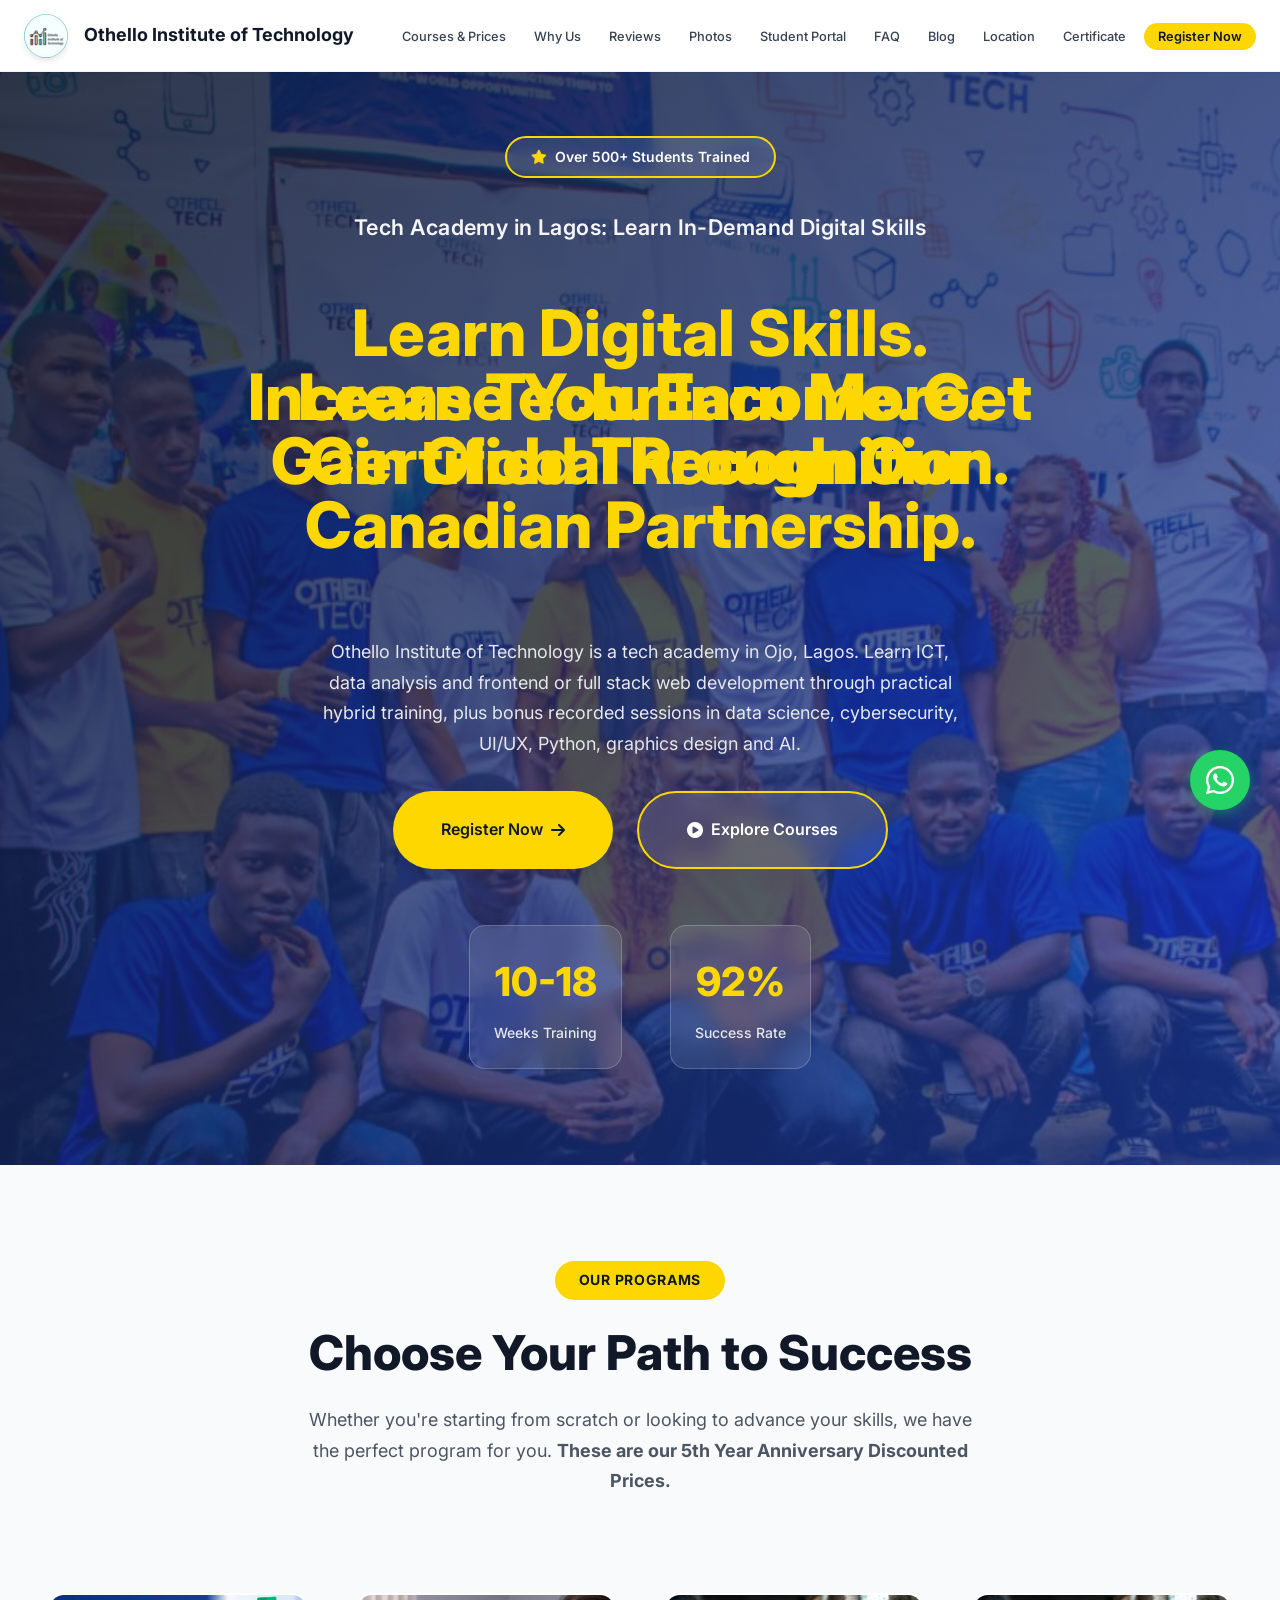
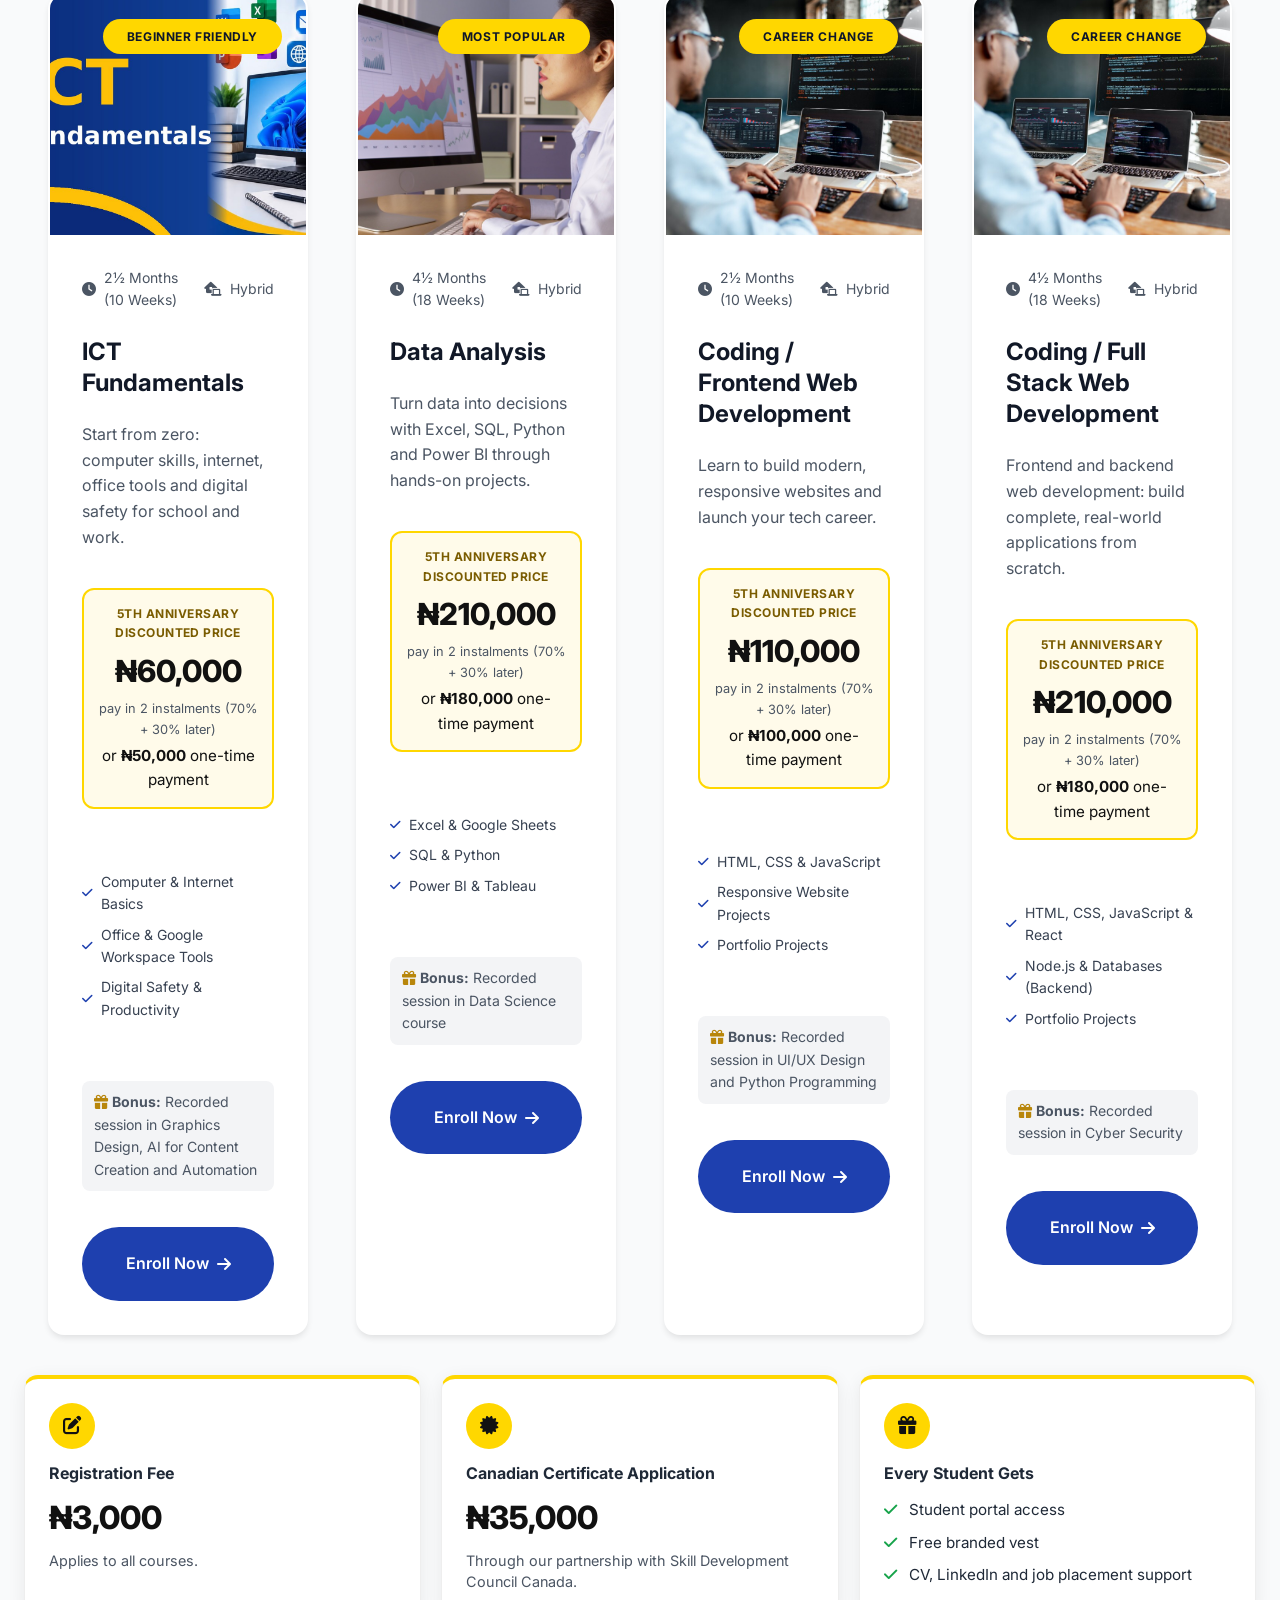
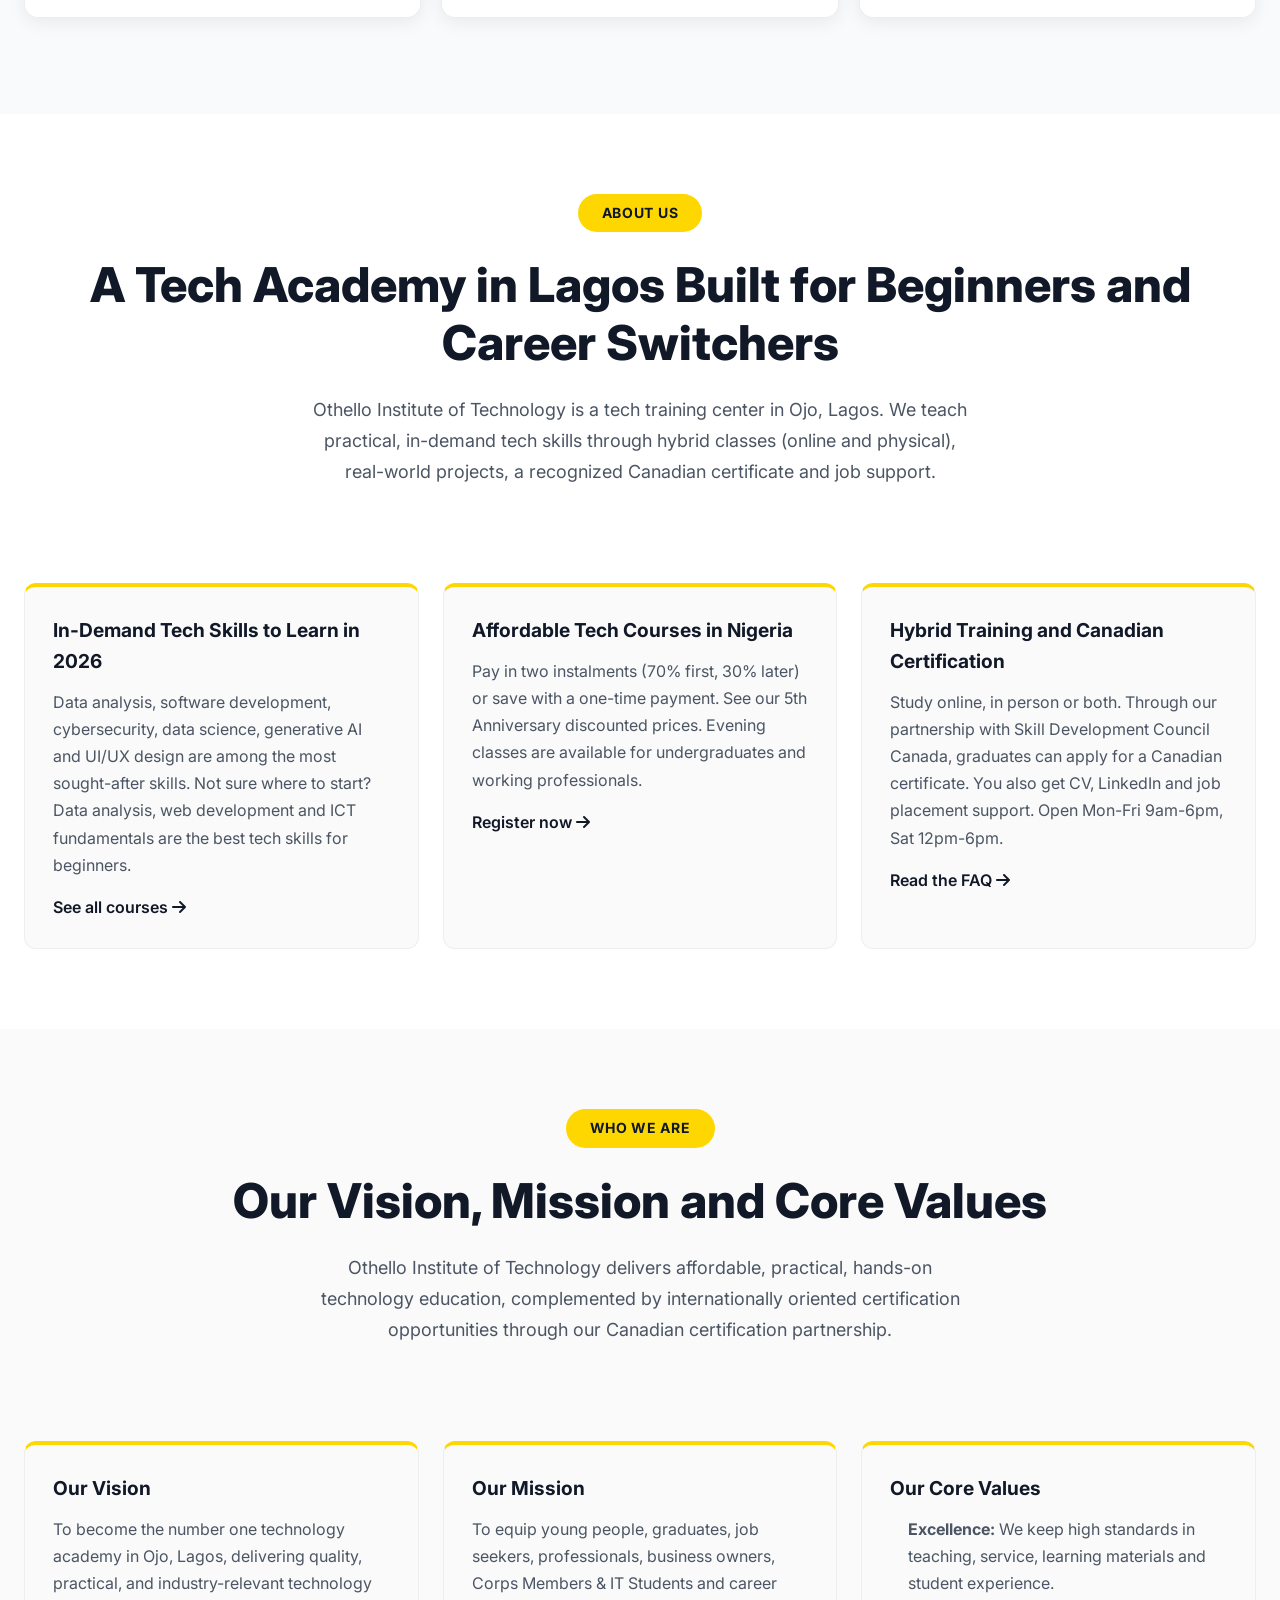
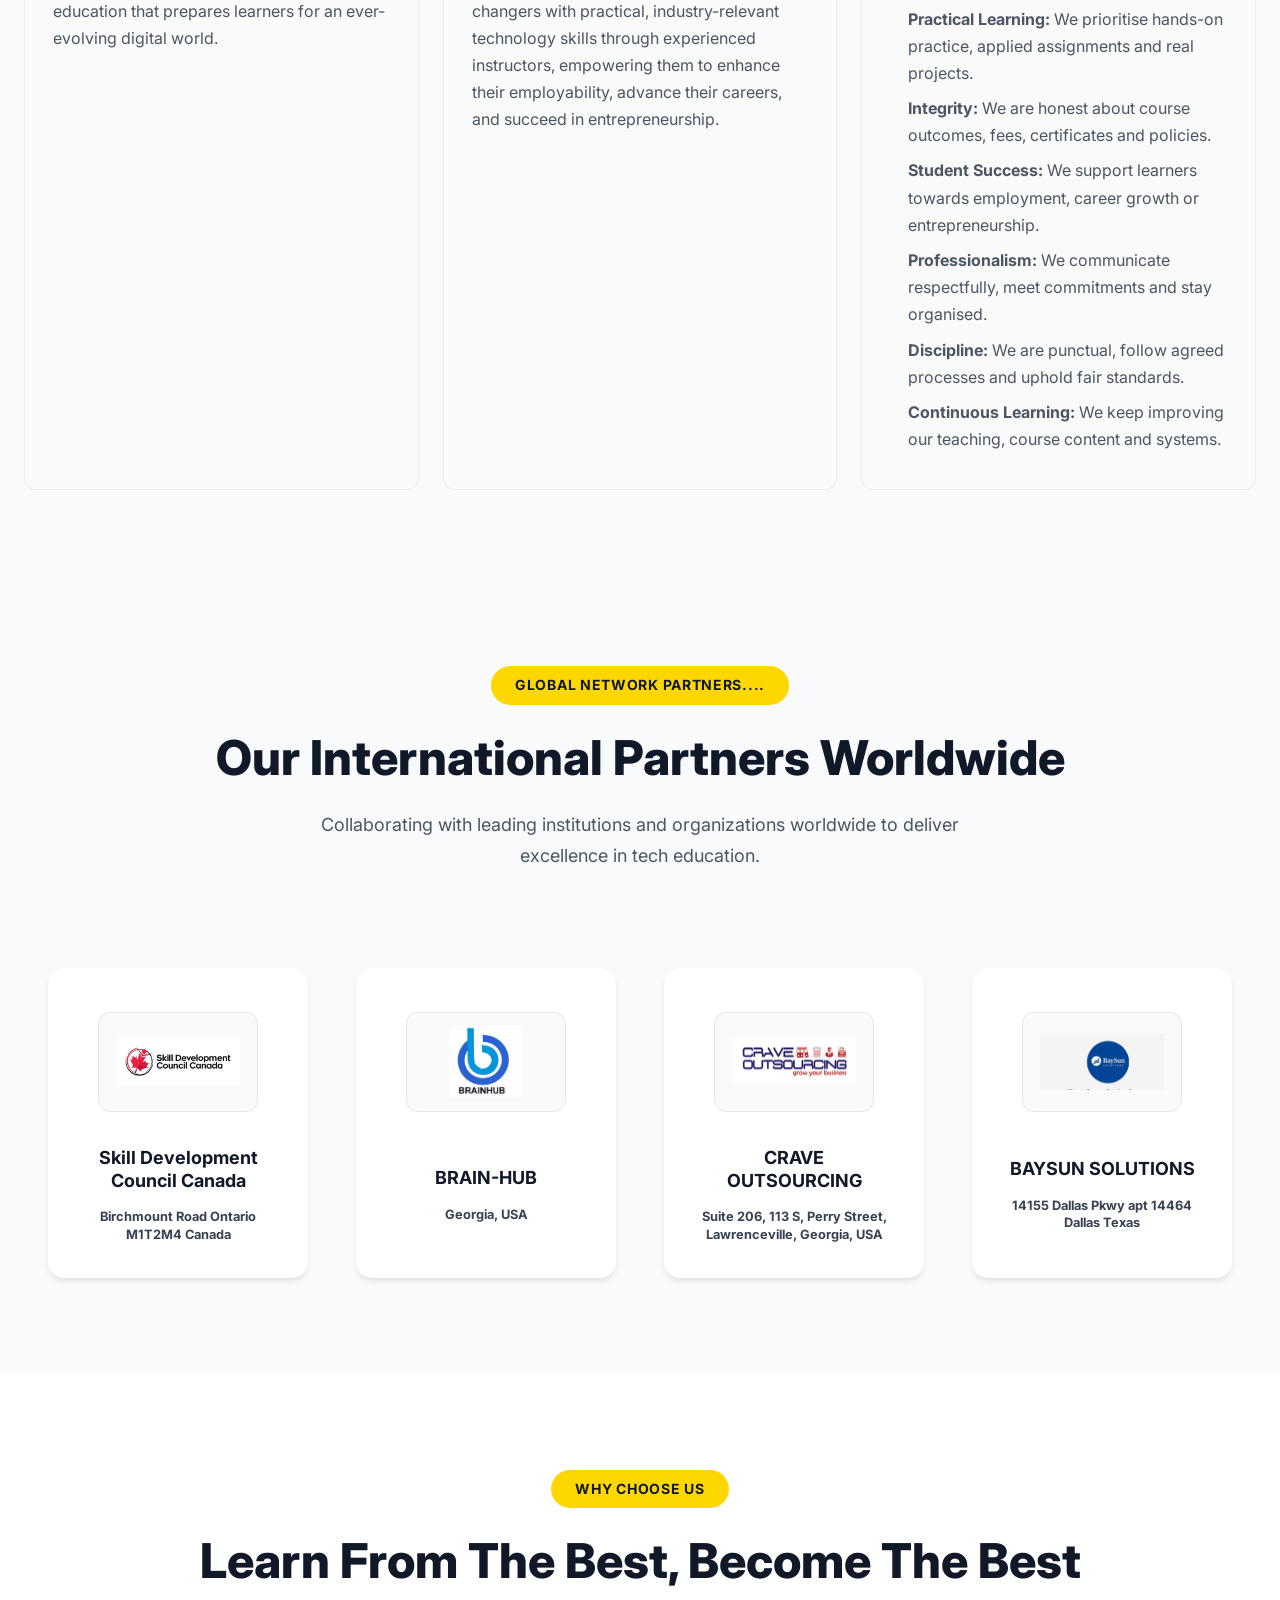
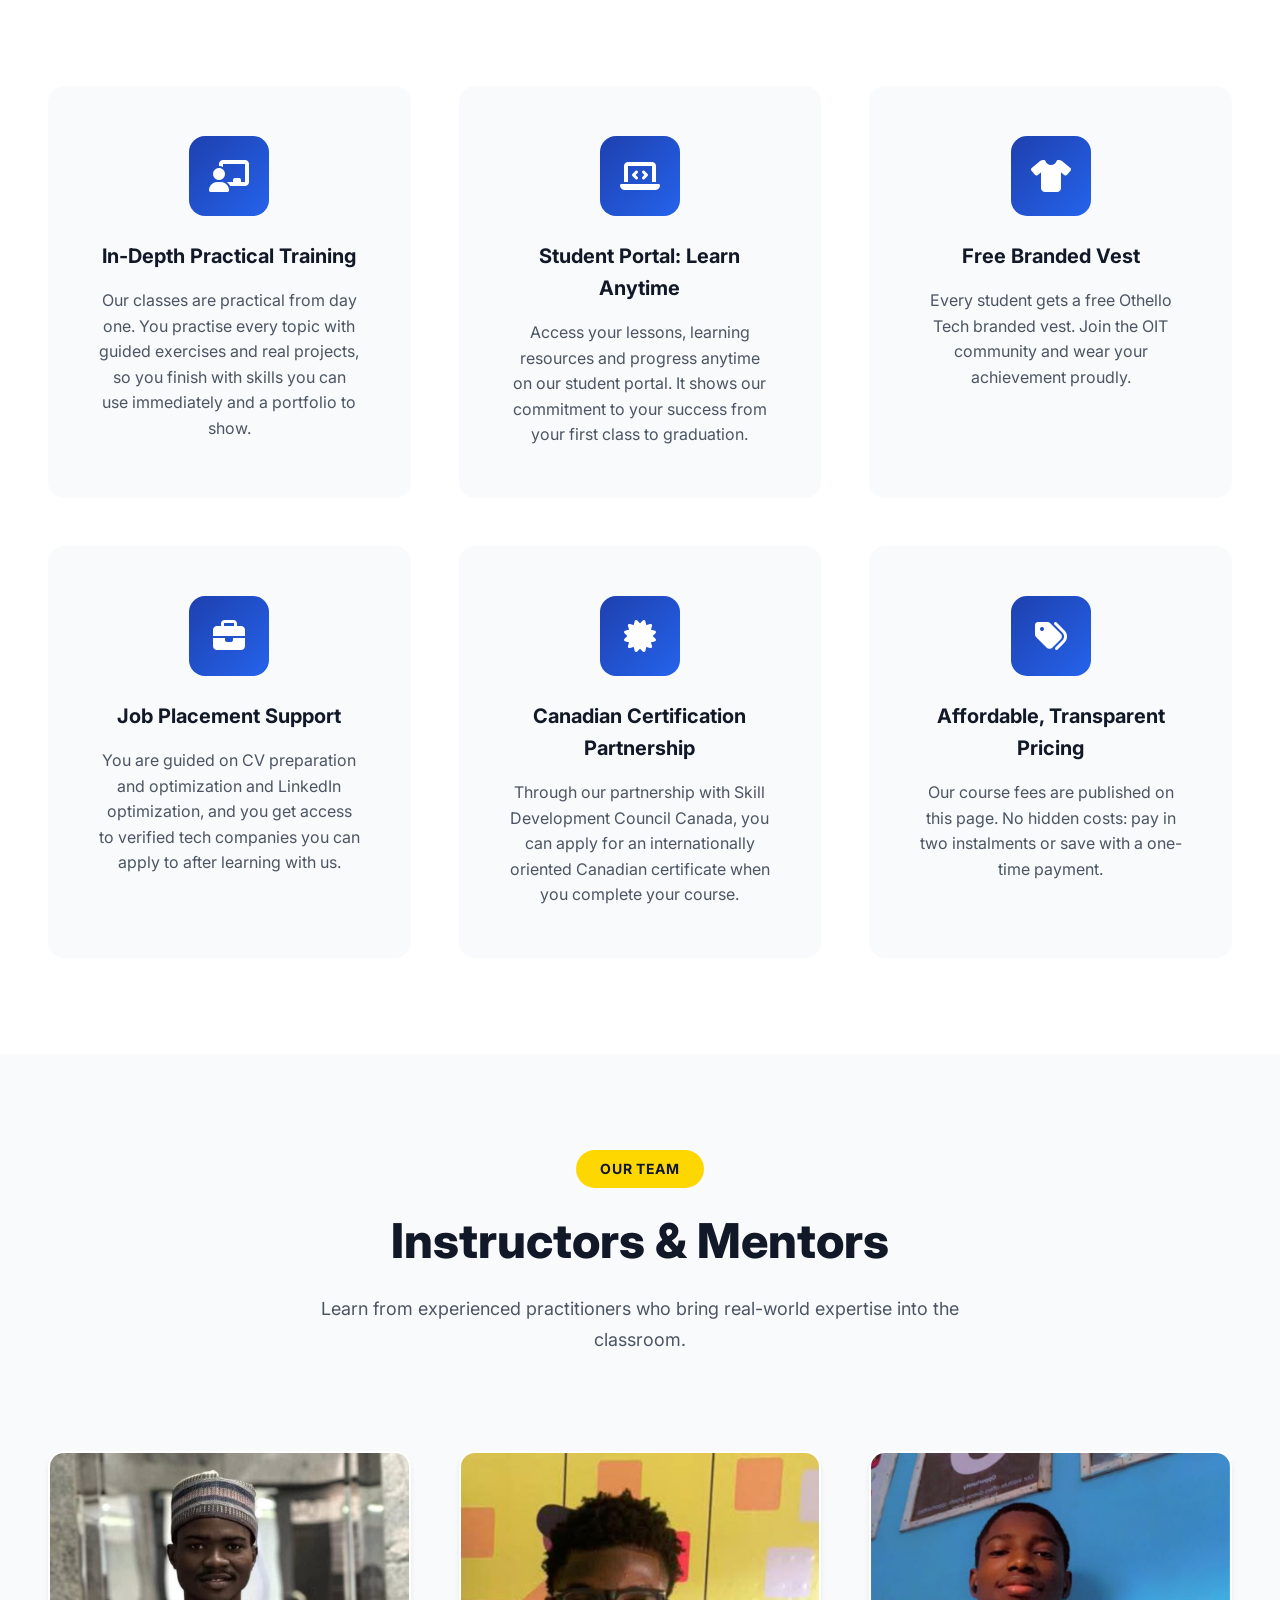
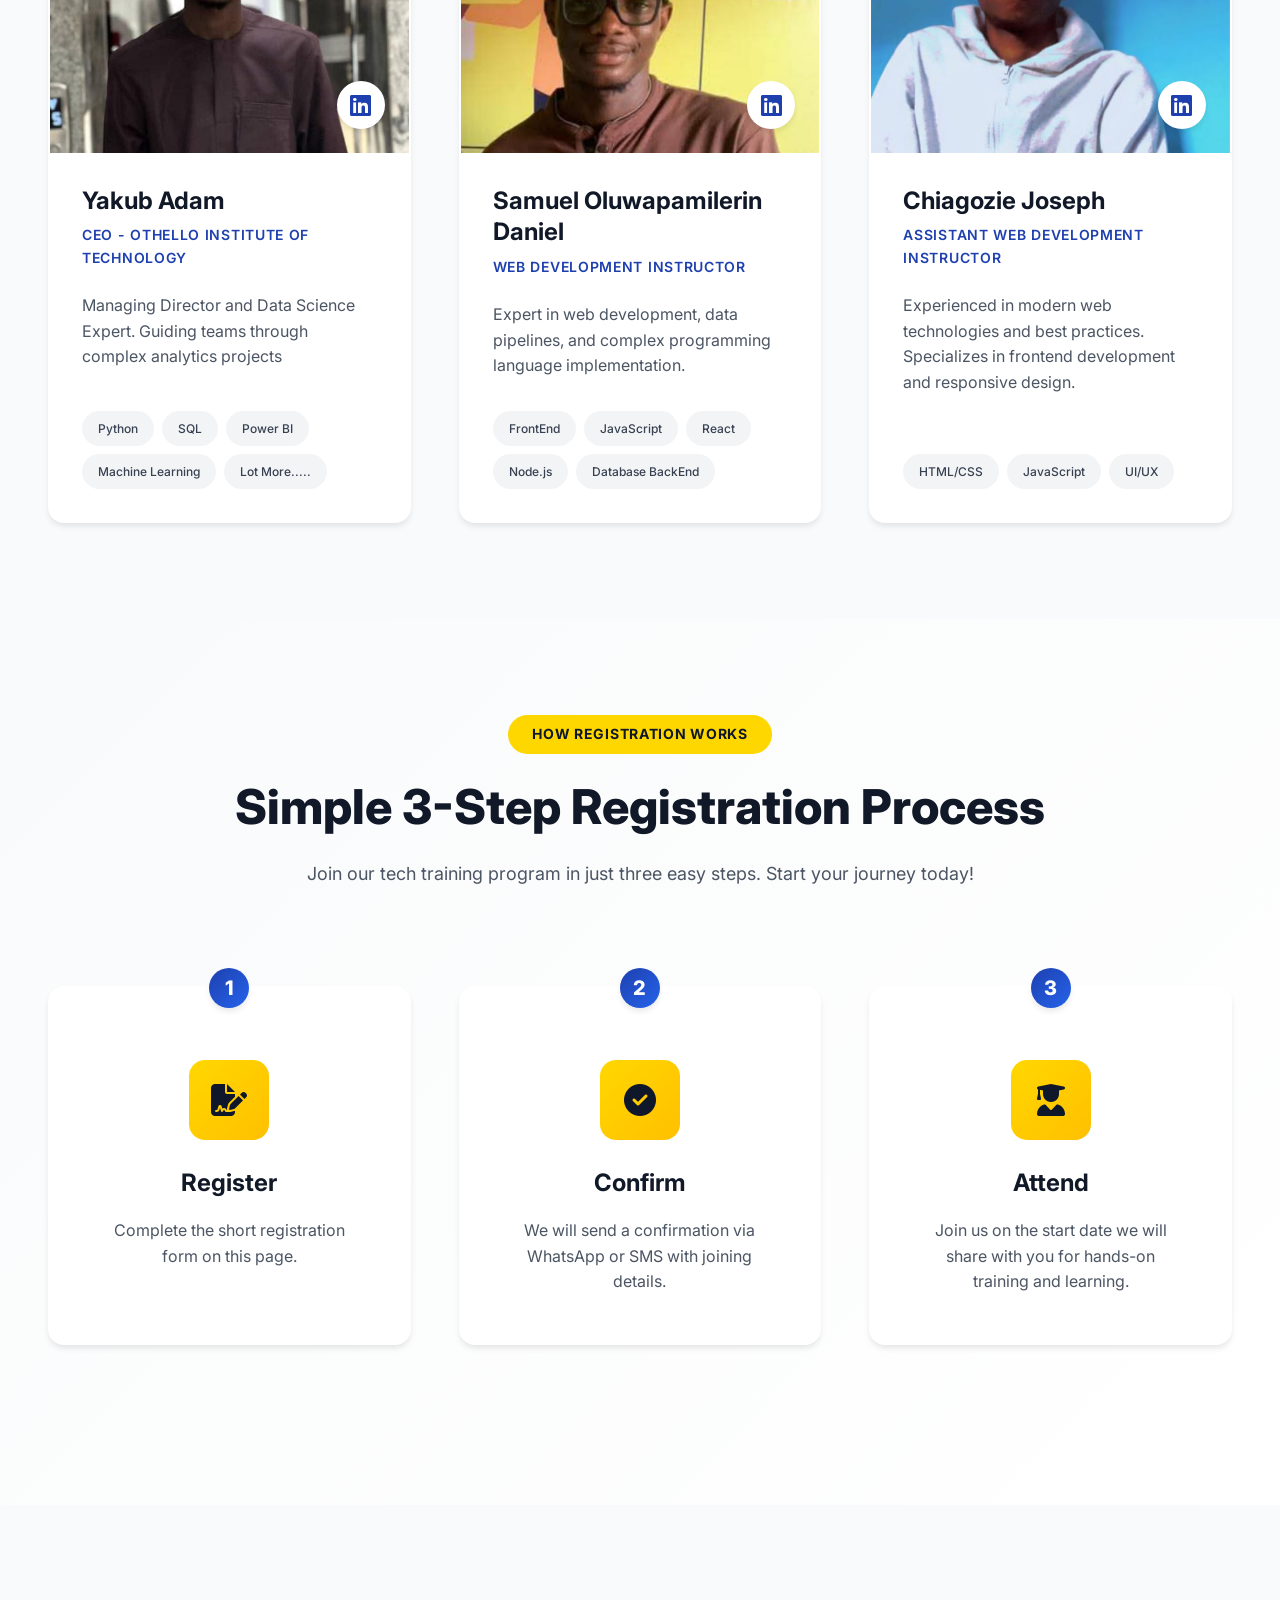
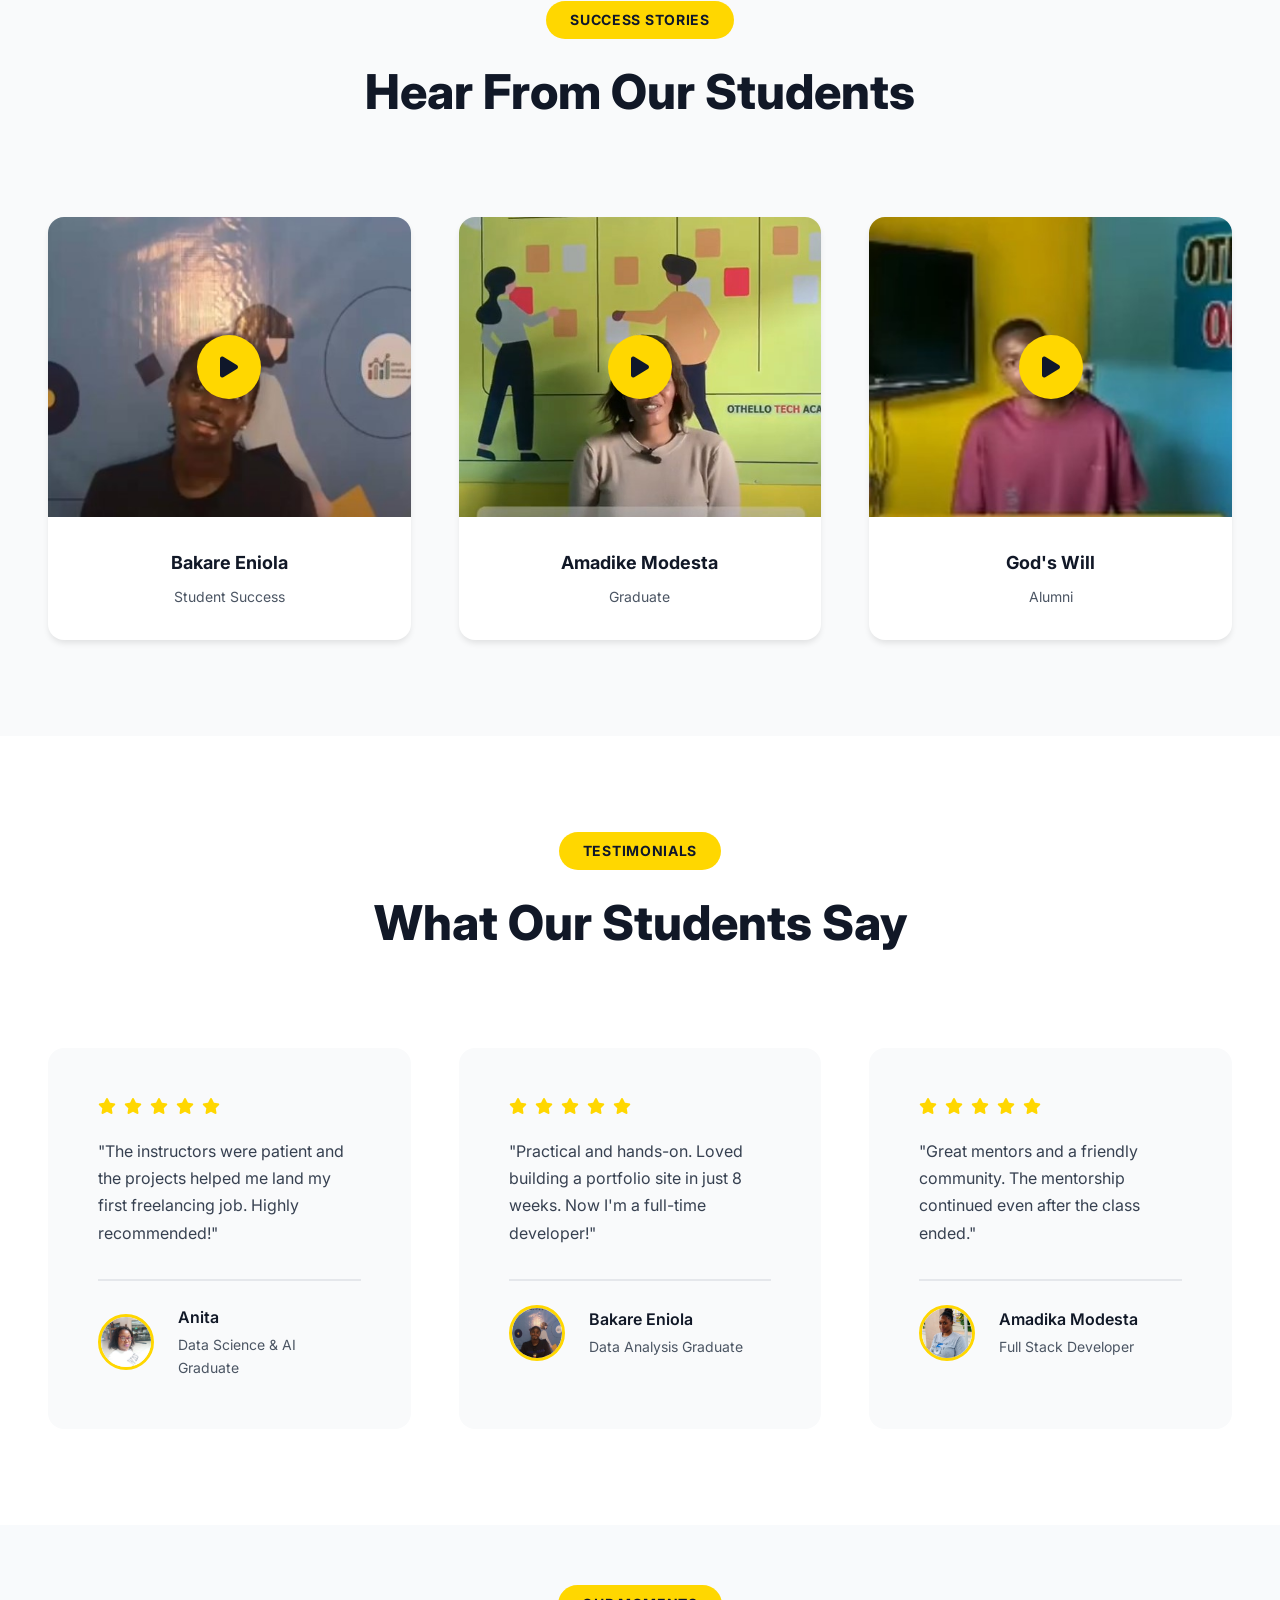
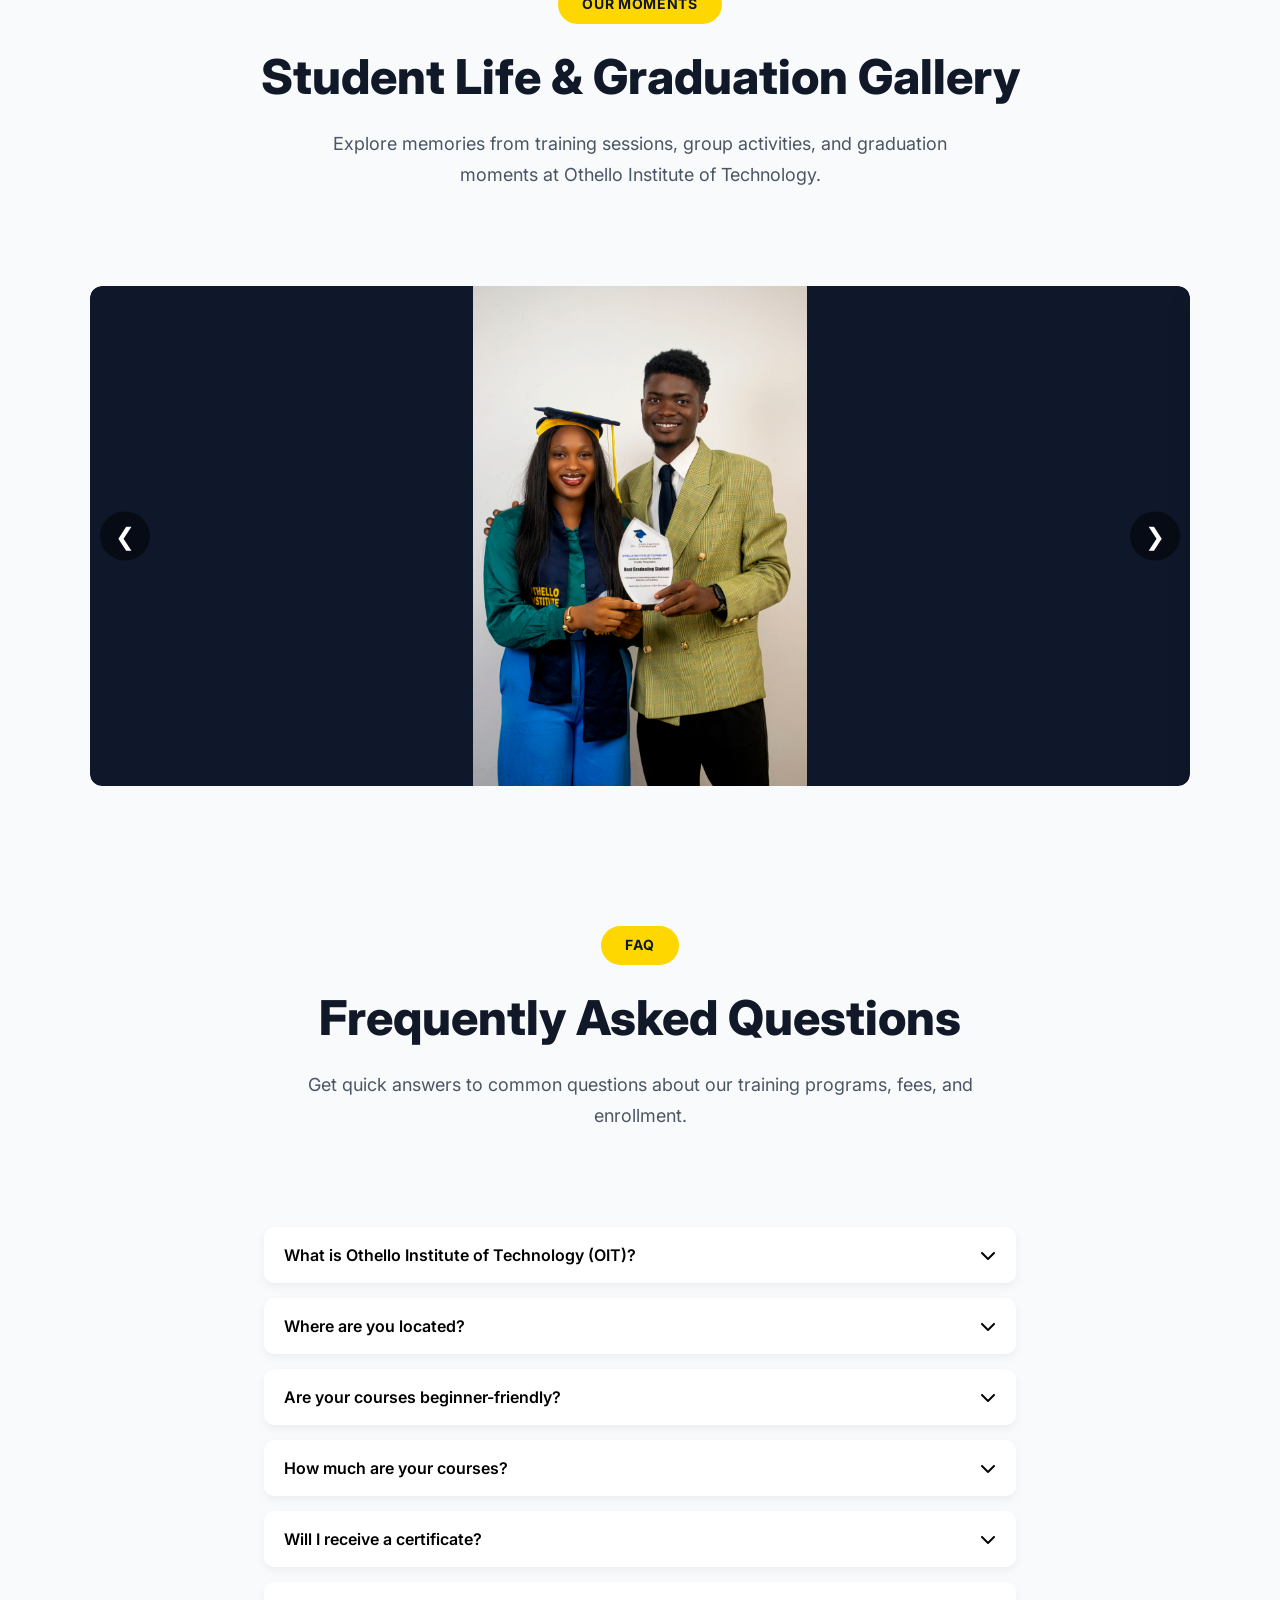
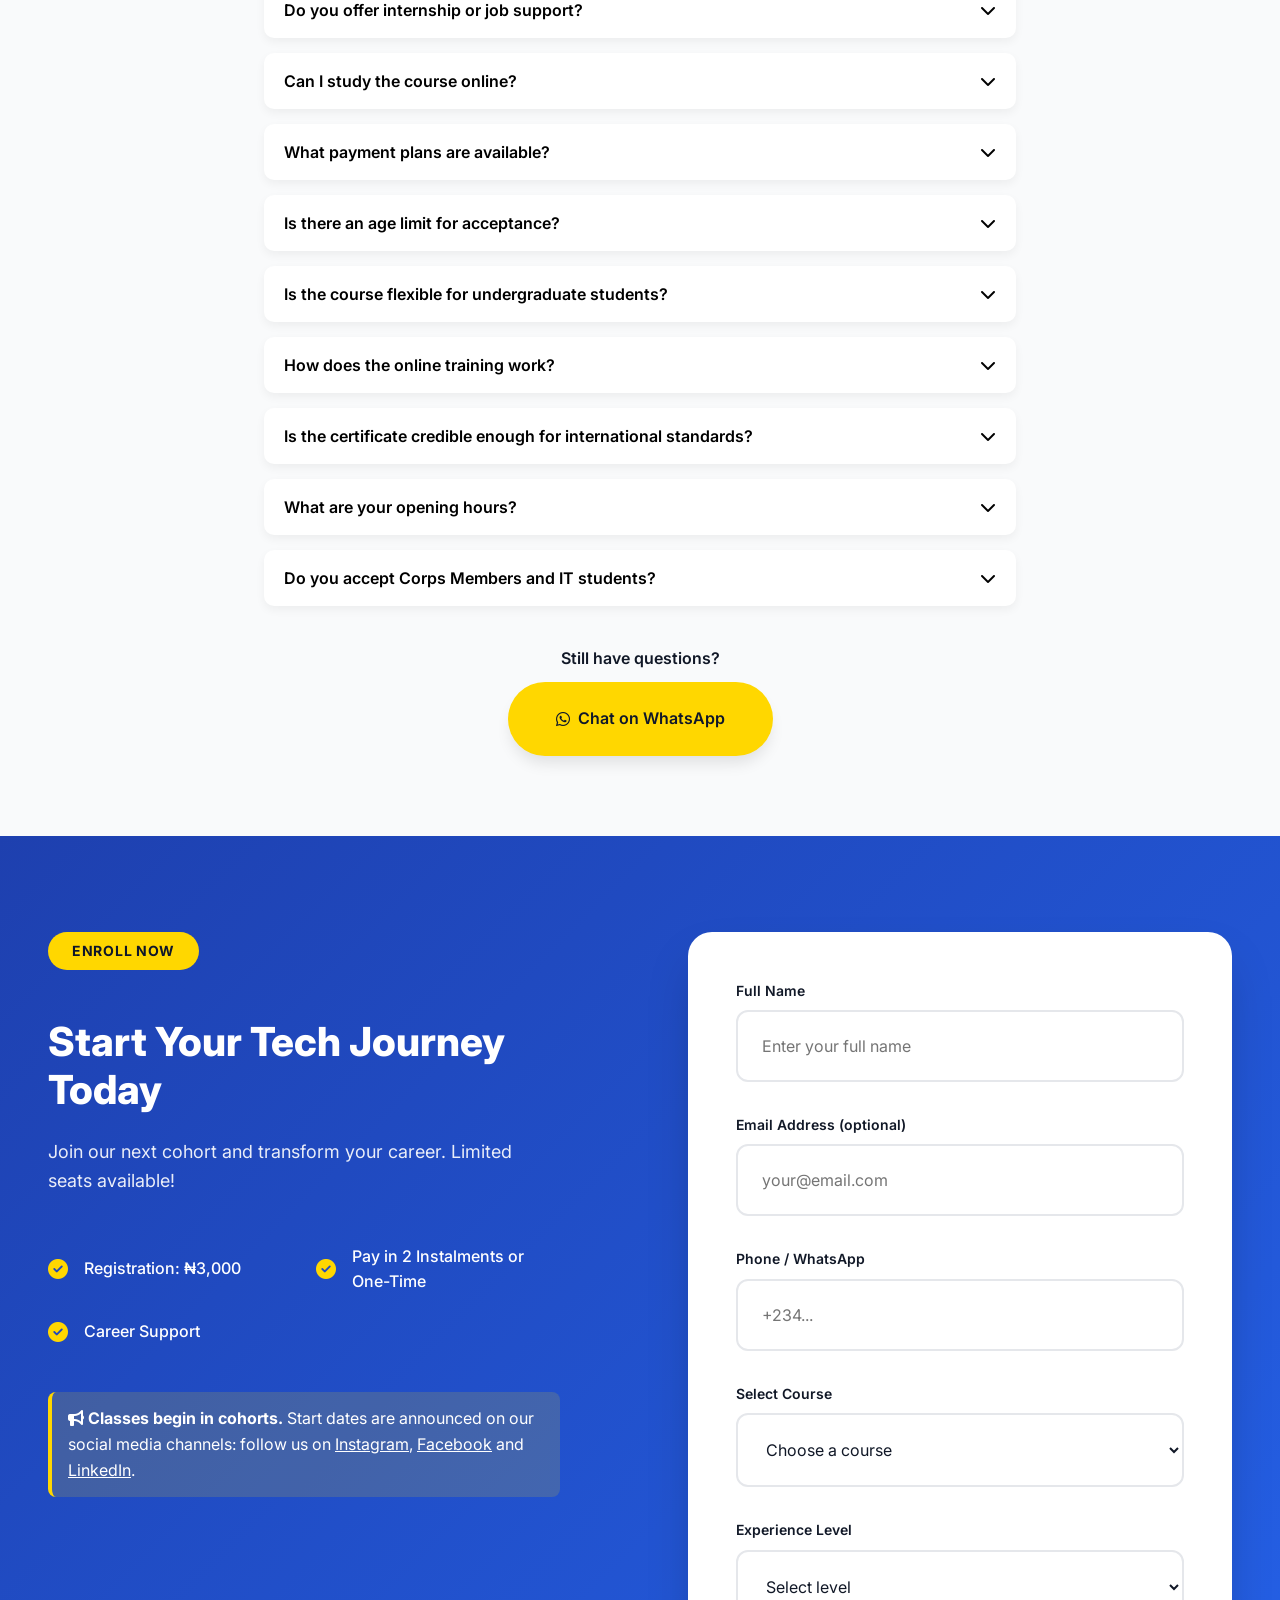
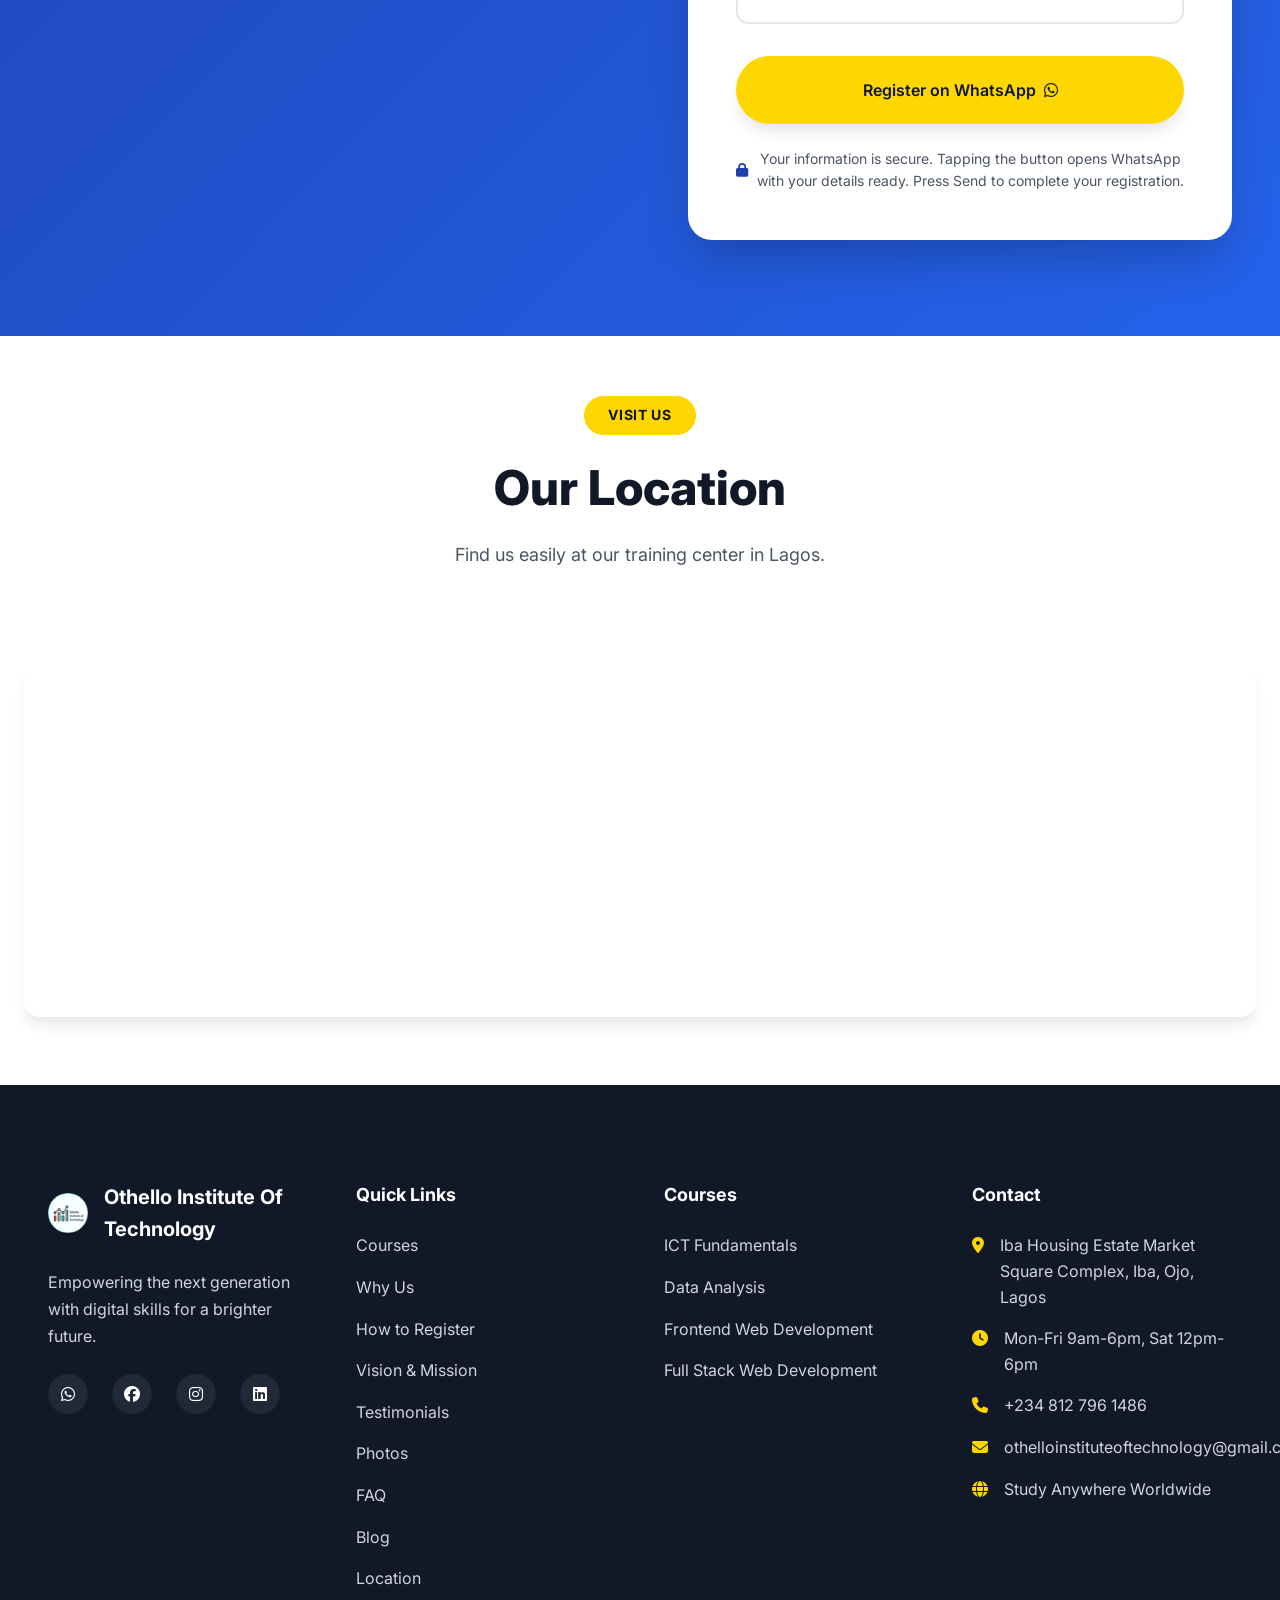
==== index.html @ 90566dd1 "Update OIT website with SEO improvements" ====
<!DOCTYPE html>
<html lang="en">
<head>
  <meta charset="UTF-8">
  <meta name="viewport" content="width=device-width, initial-scale=1.0">
  <title>Tech Academy in Lagos | Othello Institute of Technology</title>

<!-- Meta tags -->
<meta name="google-site-verification" content="fGhN8cV9Hs3AKEJssye1-yBZep4Xpu9pYL1IyVxYLx4" />
<meta name="description" content="Tech academy in Ojo, Lagos. ICT, data analysis &amp; web development courses from ₦50,000. Hybrid classes, Canadian certification partnership &amp; job support.">

<meta name="robots" content="index, follow, max-image-preview:large">

<meta name="theme-color" content="#FFD700">

<!-- Open Graph -->
<meta property="og:type" content="website">
<meta property="og:title" content="Tech Academy in Lagos | Othello Institute of Technology">
<meta property="og:description" content="Learn ICT, data analysis and web development in Lagos from ₦50,000. Hybrid classes, Canadian certification partnership and job support.">
<meta property="og:url" content="https://othelloinstituteoftechnology.com/">
<meta property="og:image" content="https://othelloinstituteoftechnology.com/img/preview_branded.jpg">
<meta property="og:locale" content="en_NG">
<meta property="og:site_name" content="Othello Institute of Technology">
<meta property="og:image:alt" content="Othello Institute of Technology, tech academy in Lagos">
<meta name="twitter:card" content="summary_large_image">
<meta name="twitter:title" content="Tech Academy in Lagos | Othello Institute of Technology">
<meta name="twitter:description" content="Affordable tech courses in Ojo, Lagos with hybrid classes and job placement support.">
<meta name="twitter:image" content="https://othelloinstituteoftechnology.com/img/preview_branded.jpg">
<!-- Canonical URL -->
<link rel="canonical" href="https://othelloinstituteoftechnology.com/">
  <!-- Favicons -->
  <link rel="icon" href="./img/favicon.ico" type="image/x-icon">
  <link rel="icon" href="./img/favicon.png" type="image/png" sizes="48x48">
  <link rel="apple-touch-icon" href="./img/favicon.png">
<link rel="sitemap" type="application/xml" title="Sitemap" href="https://othelloinstituteoftechnology.com/sitemap.xml">
  
  <!-- Fonts & Icons -->
  <link rel="preconnect" href="https://fonts.googleapis.com">
  <link rel="preconnect" href="https://fonts.gstatic.com" crossorigin>
  <link href="https://fonts.googleapis.com/css2?family=Inter:wght@300;400;500;600;700;800;900&display=swap" rel="stylesheet">
  <link rel="stylesheet" href="https://cdnjs.cloudflare.com/ajax/libs/font-awesome/6.5.0/css/all.min.css">
  
  <!-- CSS -->
  <link rel="stylesheet" href="./css/styles.css">
<script type="application/ld+json">
{
 "@context": "https://schema.org",
 "@graph": [
  {
   "@type": [
    "EducationalOrganization",
    "LocalBusiness"
   ],
   "@id": "https://othelloinstituteoftechnology.com/#org",
   "name": "Othello Institute of Technology",
   "url": "https://othelloinstituteoftechnology.com/",
   "logo": "https://othelloinstituteoftechnology.com/img/favicon.png",
   "image": "https://othelloinstituteoftechnology.com/img/preview_branded.jpg",
   "description": "Tech academy in Ojo, Lagos offering affordable, practical ICT, data analysis and web development training with a Canadian certification partnership.",
   "telephone": "+2348127961486",
   "email": "othelloinstituteoftechnology@gmail.com",
   "address": {
    "@type": "PostalAddress",
    "streetAddress": "Iba Housing Estate Market Square Complex, Iba",
    "addressLocality": "Ojo",
    "addressRegion": "Lagos",
    "addressCountry": "NG"
   },
   "geo": {
    "@type": "GeoCoordinates",
    "latitude": 6.490545,
    "longitude": 3.193025
   },
   "openingHoursSpecification": [
    {
     "@type": "OpeningHoursSpecification",
     "dayOfWeek": [
      "Monday",
      "Tuesday",
      "Wednesday",
      "Thursday",
      "Friday"
     ],
     "opens": "09:00",
     "closes": "18:00"
    },
    {
     "@type": "OpeningHoursSpecification",
     "dayOfWeek": "Saturday",
     "opens": "12:00",
     "closes": "18:00"
    }
   ],
   "areaServed": [
    "Lagos",
    "Nigeria"
   ],
   "sameAs": [
    "https://www.facebook.com/share/19k35odurU/",
    "https://www.instagram.com/othelloinstituteoftechnology",
    "https://www.linkedin.com/company/othello-institute-of-technology/"
   ]
  },
  {
   "@type": "ItemList",
   "name": "Courses at Othello Institute of Technology",
   "itemListElement": [
    {
     "@type": "ListItem",
     "position": 1,
     "item": {
      "@type": "Course",
      "name": "ICT Fundamentals",
      "description": "Start from zero: computer skills, internet, office tools and digital safety for school and work.",
      "provider": {
       "@id": "https://othelloinstituteoftechnology.com/#org"
      },
      "courseMode": [
       "Online",
       "Onsite"
      ],
      "timeRequired": "P10W",
      "offers": [
       {
        "@type": "Offer",
        "name": "Anniversary price, 2 instalments",
        "price": 60000,
        "priceCurrency": "NGN",
        "availability": "https://schema.org/InStock",
        "url": "https://othelloinstituteoftechnology.com/#courses"
       },
       {
        "@type": "Offer",
        "name": "One-time payment",
        "price": 50000,
        "priceCurrency": "NGN",
        "availability": "https://schema.org/InStock",
        "url": "https://othelloinstituteoftechnology.com/#courses"
       }
      ]
     }
    },
    {
     "@type": "ListItem",
     "position": 2,
     "item": {
      "@type": "Course",
      "name": "Data Analysis",
      "description": "Turn data into decisions with Excel, SQL, Python and Power BI through hands-on projects.",
      "provider": {
       "@id": "https://othelloinstituteoftechnology.com/#org"
      },
      "courseMode": [
       "Online",
       "Onsite"
      ],
      "timeRequired": "P18W",
      "offers": [
       {
        "@type": "Offer",
        "name": "Anniversary price, 2 instalments",
        "price": 210000,
        "priceCurrency": "NGN",
        "availability": "https://schema.org/InStock",
        "url": "https://othelloinstituteoftechnology.com/#courses"
       },
       {
        "@type": "Offer",
        "name": "One-time payment",
        "price": 180000,
        "priceCurrency": "NGN",
        "availability": "https://schema.org/InStock",
        "url": "https://othelloinstituteoftechnology.com/#courses"
       }
      ]
     }
    },
    {
     "@type": "ListItem",
     "position": 3,
     "item": {
      "@type": "Course",
      "name": "Coding / Frontend Web Development",
      "description": "Learn to build modern, responsive websites and launch your tech career.",
      "provider": {
       "@id": "https://othelloinstituteoftechnology.com/#org"
      },
      "courseMode": [
       "Online",
       "Onsite"
      ],
      "timeRequired": "P10W",
      "offers": [
       {
        "@type": "Offer",
        "name": "Anniversary price, 2 instalments",
        "price": 110000,
        "priceCurrency": "NGN",
        "availability": "https://schema.org/InStock",
        "url": "https://othelloinstituteoftechnology.com/#courses"
       },
       {
        "@type": "Offer",
        "name": "One-time payment",
        "price": 100000,
        "priceCurrency": "NGN",
        "availability": "https://schema.org/InStock",
        "url": "https://othelloinstituteoftechnology.com/#courses"
       }
      ]
     }
    },
    {
     "@type": "ListItem",
     "position": 4,
     "item": {
      "@type": "Course",
      "name": "Coding / Full Stack Web Development",
      "description": "Frontend and backend web development: build complete, real-world applications from scratch.",
      "provider": {
       "@id": "https://othelloinstituteoftechnology.com/#org"
      },
      "courseMode": [
       "Online",
       "Onsite"
      ],
      "timeRequired": "P18W",
      "offers": [
       {
        "@type": "Offer",
        "name": "Anniversary price, 2 instalments",
        "price": 210000,
        "priceCurrency": "NGN",
        "availability": "https://schema.org/InStock",
        "url": "https://othelloinstituteoftechnology.com/#courses"
       },
       {
        "@type": "Offer",
        "name": "One-time payment",
        "price": 180000,
        "priceCurrency": "NGN",
        "availability": "https://schema.org/InStock",
        "url": "https://othelloinstituteoftechnology.com/#courses"
       }
      ]
     }
    }
   ]
  }
 ]
}</script>
</head>

<body>

<!-- Navbar -->
  <header class="navbar">
    <div class="nav-container">
      <div class="logo">
        <div class="logo-icon">
          <img src="./img/favicon.ico" alt="Othello Institute Logo">
        </div>
        <span class="logo-text">Othello Institute of Technology</span>
      </div>
      <nav class="nav-menu">
        <ul>
          
          <li><a href="#courses">Courses &amp; Prices</a></li>
          <li><a href="#why-choose">Why Us</a></li>
          <!-- <li><a href="#scholarship">Scholarship</a></li> -->
          <li><a href="#testimonials">Reviews</a></li>
          <li><a href="#gallery">Photos</a></li>
          <li><a href="https://oitlmsstudentplatform.onrender.com" target="_blank" rel="noopener noreferrer">Student Portal</a></li>
          <li><a href="#faq">FAQ</a></li>
          <li><a href="./blog/index.html">Blog</a></li>
          <li><a href="#location">Location</a></li>
          <li><a href="#" class="verify-cert-link">Certificate</a></li>
          <li><a href="#register" class="nav-cta">Register Now</a></li>
          
          
        </ul>
      </nav>
      <button class="mobile-toggle" aria-label="Toggle menu">
        <i class="fa-solid fa-bars"></i>
      </button>
    </div>
  </header>

  <!-- Hero Section with Auto-Changing Background -->
  <section class="hero-slider">
    <!-- Background Slider -->
    <div class="background-slider">
      <div class="background-slide active" style="background-image: url('./img/IMG-20251224-WA0060.jpg');"></div>
      <div class="background-slide" style="background-image: url('./img/Photo\ from\ Kakes\ David.jpg');"></div>
    </div>

    <!-- Hero Content Overlay -->
    <div class="hero-overlay">
      <div class="hero-container">
        <div class="hero-content">
          <div class="hero-badge">
            <i class="fas fa-star"></i>
            <span>Over 500+ Students Trained</span>
          </div>
          
          <!-- Animated Text Slider -->
          <h1 class="hero-h1">Tech Academy in Lagos: Learn In-Demand Digital Skills</h1>
          <div class="text-slider-container">
            <div class="hero-title" role="presentation">
              <span class="text-slider">
                <span class="text-slide">Learn Tech. Earn More. Gain Global Recognition.</span>
                <span class="text-slide">Learn Digital Skills. Increase Your Income. Get Certified Through Our Canadian Partnership.</span>
                <span class="text-slide">Canadian Certification Partnership. Practical Skills. Real Careers.</span>
              </span>
            </div>
          </div>
          
          <p class="hero-subtitle">
            Othello Institute of Technology is a tech academy in Ojo, Lagos. Learn ICT, data analysis and frontend or full stack web development through practical hybrid training, plus bonus recorded sessions in data science, cybersecurity, UI/UX, Python, graphics design and AI.
          </p>
          <div class="hero-cta">
            <a href="#register" class="btn btn-primary">
              <span>Register Now</span>
              <i class="fas fa-arrow-right"></i>
            </a>
            <a href="#courses" class="btn btn-secondary">
              <i class="fas fa-play-circle"></i>
              <span>Explore Courses</span>
            </a>
          </div>
          <div class="hero-stats">
            <div class="stat-item">
              <div class="stat-number">10-18</div>
              <div class="stat-label">Weeks Training</div>
            </div>
            <div class="stat-item">
              <div class="stat-number">92%</div>
              <div class="stat-label">Success Rate</div>
            </div>
          </div>
        </div>
      </div>
    </div>
  </section>

  <!-- Courses Section -->
  <section id="courses" class="courses-section">
    <div class="container">
      <div class="section-header">
        <span class="section-badge">Our Programs</span>
        <h2 class="section-title">Choose Your Path to Success</h2>
        <p class="section-description">
          Whether you're starting from scratch or looking to advance your skills, 
          we have the perfect program for you. <strong>These are our 5th Year Anniversary Discounted Prices.</strong>
        </p>
      </div>

      <div class="courses-grid courses-4">
        <div class="course-card price-card">
          <div class="course-image"><img src="./img/ict-fundamentals.jpg" alt="ICT Fundamentals course in Lagos" loading="lazy"><div class="course-badge popular">Beginner Friendly</div></div>
          <div class="course-content">
            <div class="course-meta"><span><i class="fas fa-clock"></i> 2½ Months (10 Weeks)</span><span><i class="fas fa-laptop-house"></i> Hybrid</span></div>
            <h3>ICT Fundamentals</h3>
            <p>Start from zero: computer skills, internet, office tools and digital safety for school and work.</p>
            <div class="price-box">
              <span class="price-label">5th Anniversary Discounted Price</span>
              <span class="price-main">₦60,000</span>
              <span class="price-sub">pay in 2 instalments (70% + 30% later)</span>
              <span class="price-once">or <strong>₦50,000</strong> one-time payment</span>
            </div>
            <ul class="course-features">
              <li><i class="fas fa-check"></i> Computer &amp; Internet Basics</li>
              <li><i class="fas fa-check"></i> Office &amp; Google Workspace Tools</li>
              <li><i class="fas fa-check"></i> Digital Safety &amp; Productivity</li>
            </ul>
            <p class="course-bonus"><i class="fas fa-gift"></i> <strong>Bonus:</strong> Recorded session in Graphics Design, AI for Content Creation and Automation</p>
            <a href="#register" class="course-btn"><span>Enroll Now</span><i class="fas fa-arrow-right"></i></a>
          </div>
        </div>

        <div class="course-card price-card">
          <div class="course-image"><img src="./img/data1.jpg" alt="Data analysis course in Lagos" loading="lazy"><div class="course-badge popular">Most Popular</div></div>
          <div class="course-content">
            <div class="course-meta"><span><i class="fas fa-clock"></i> 4½ Months (18 Weeks)</span><span><i class="fas fa-laptop-house"></i> Hybrid</span></div>
            <h3>Data Analysis</h3>
            <p>Turn data into decisions with Excel, SQL, Python and Power BI through hands-on projects.</p>
            <div class="price-box">
              <span class="price-label">5th Anniversary Discounted Price</span>
              <span class="price-main">₦210,000</span>
              <span class="price-sub">pay in 2 instalments (70% + 30% later)</span>
              <span class="price-once">or <strong>₦180,000</strong> one-time payment</span>
            </div>
            <ul class="course-features">
              <li><i class="fas fa-check"></i> Excel &amp; Google Sheets</li>
              <li><i class="fas fa-check"></i> SQL &amp; Python</li>
              <li><i class="fas fa-check"></i> Power BI &amp; Tableau</li>
            </ul>
            <p class="course-bonus"><i class="fas fa-gift"></i> <strong>Bonus:</strong> Recorded session in Data Science course</p>
            <a href="#register" class="course-btn"><span>Enroll Now</span><i class="fas fa-arrow-right"></i></a>
          </div>
        </div>

        <div class="course-card price-card">
          <div class="course-image"><img src="./img/download.jpeg" alt="Frontend web development course in Lagos" loading="lazy"><div class="course-badge popular">Career Change</div></div>
          <div class="course-content">
            <div class="course-meta"><span><i class="fas fa-clock"></i> 2½ Months (10 Weeks)</span><span><i class="fas fa-laptop-house"></i> Hybrid</span></div>
            <h3>Coding / Frontend Web Development</h3>
            <p>Learn to build modern, responsive websites and launch your tech career.</p>
            <div class="price-box">
              <span class="price-label">5th Anniversary Discounted Price</span>
              <span class="price-main">₦110,000</span>
              <span class="price-sub">pay in 2 instalments (70% + 30% later)</span>
              <span class="price-once">or <strong>₦100,000</strong> one-time payment</span>
            </div>
            <ul class="course-features">
              <li><i class="fas fa-check"></i> HTML, CSS &amp; JavaScript</li>
              <li><i class="fas fa-check"></i> Responsive Website Projects</li>
              <li><i class="fas fa-check"></i> Portfolio Projects</li>
            </ul>
            <p class="course-bonus"><i class="fas fa-gift"></i> <strong>Bonus:</strong> Recorded session in UI/UX Design and Python Programming</p>
            <a href="#register" class="course-btn"><span>Enroll Now</span><i class="fas fa-arrow-right"></i></a>
          </div>
        </div>

        <div class="course-card price-card">
          <div class="course-image"><img src="./img/download.jpeg" alt="Full stack web development course in Lagos" loading="lazy"><div class="course-badge popular">Career Change</div></div>
          <div class="course-content">
            <div class="course-meta"><span><i class="fas fa-clock"></i> 4½ Months (18 Weeks)</span><span><i class="fas fa-laptop-house"></i> Hybrid</span></div>
            <h3>Coding / Full Stack Web Development</h3>
            <p>Frontend and backend web development: build complete, real-world applications from scratch.</p>
            <div class="price-box">
              <span class="price-label">5th Anniversary Discounted Price</span>
              <span class="price-main">₦210,000</span>
              <span class="price-sub">pay in 2 instalments (70% + 30% later)</span>
              <span class="price-once">or <strong>₦180,000</strong> one-time payment</span>
            </div>
            <ul class="course-features">
              <li><i class="fas fa-check"></i> HTML, CSS, JavaScript &amp; React</li>
              <li><i class="fas fa-check"></i> Node.js &amp; Databases (Backend)</li>
              <li><i class="fas fa-check"></i> Portfolio Projects</li>
            </ul>
            <p class="course-bonus"><i class="fas fa-gift"></i> <strong>Bonus:</strong> Recorded session in Cyber Security</p>
            <a href="#register" class="course-btn"><span>Enroll Now</span><i class="fas fa-arrow-right"></i></a>
          </div>
        </div>
      </div>
      <div class="fee-cards">
        <div class="fee-card">
          <div class="fee-icon"><i class="fas fa-pen-to-square"></i></div>
          <span class="fee-title">Registration Fee</span>
          <span class="fee-value">₦3,000</span>
          <span class="fee-text">Applies to all courses.</span>
        </div>
        <div class="fee-card">
          <div class="fee-icon"><i class="fas fa-certificate"></i></div>
          <span class="fee-title">Canadian Certificate Application</span>
          <span class="fee-value">₦35,000</span>
          <span class="fee-text">Through our partnership with Skill Development Council Canada.</span>
        </div>
        <div class="fee-card fee-includes">
          <div class="fee-icon"><i class="fas fa-gift"></i></div>
          <span class="fee-title">Every Student Gets</span>
          <ul>
            <li><i class="fas fa-check"></i> Student portal access</li>
            <li><i class="fas fa-check"></i> Free branded vest</li>
            <li><i class="fas fa-check"></i> CV, LinkedIn and job placement support</li>
          </ul>
        </div>
      </div>
    </div>
  </section>

  <!-- About / Local SEO -->
  <section id="about" class="about-section">
    <div class="container">
      <div class="section-header">
        <span class="section-badge">About Us</span>
        <h2 class="section-title">A Tech Academy in Lagos Built for Beginners and Career Switchers</h2>
        <p class="section-description">
          Othello Institute of Technology is a tech training center in Ojo, Lagos. We teach practical, in-demand tech skills through hybrid classes (online and physical), real-world projects, a recognized Canadian certificate and job support.
        </p>
      </div>
      <div class="about-grid">
        <div class="about-card">
          <h3>In-Demand Tech Skills to Learn in 2026</h3>
          <p>Data analysis, software development, cybersecurity, data science, generative AI and UI/UX design are among the most sought-after skills. Not sure where to start? Data analysis, web development and ICT fundamentals are the best tech skills for beginners.</p>
          <a href="#courses" class="about-link">See all courses <i class="fas fa-arrow-right"></i></a>
        </div>
        <div class="about-card">
          <h3>Affordable Tech Courses in Nigeria</h3>
          <p>Pay in two instalments (70% first, 30% later) or save with a one-time payment. See our <a href="#courses">5th Anniversary discounted prices</a>. Evening classes are available for undergraduates and working professionals.</p>
          <a href="#register" class="about-link">Register now <i class="fas fa-arrow-right"></i></a>
        </div>
        <div class="about-card">
          <h3>Hybrid Training and Canadian Certification</h3>
          <p>Study online, in person or both. Through our partnership with Skill Development Council Canada, graduates can apply for a Canadian certificate. You also get CV, LinkedIn and job placement support. Open Mon-Fri 9am-6pm, Sat 12pm-6pm.</p>
          <a href="#faq" class="about-link">Read the FAQ <i class="fas fa-arrow-right"></i></a>
        </div>
      </div>
    </div>
  </section>

  <!-- Vision, Mission, Values -->
  <section id="vision" class="about-section vision-section">
    <div class="container">
      <div class="section-header">
        <span class="section-badge">Who We Are</span>
        <h2 class="section-title">Our Vision, Mission and Core Values</h2>
        <p class="section-description">Othello Institute of Technology delivers affordable, practical, hands-on technology education, complemented by internationally oriented certification opportunities through our Canadian certification partnership.</p>
      </div>
      <div class="about-grid">
        <div class="about-card"><h3>Our Vision</h3><p>To become the number one technology academy in Ojo, Lagos, delivering quality, practical, and industry-relevant technology education that prepares learners for an ever-evolving digital world.</p></div>
        <div class="about-card"><h3>Our Mission</h3><p>To equip young people, graduates, job seekers, professionals, business owners, Corps Members &amp; IT Students and career changers with practical, industry-relevant technology skills through experienced instructors, empowering them to enhance their employability, advance their careers, and succeed in entrepreneurship.</p></div>
        <div class="about-card"><h3>Our Core Values</h3><ul class="values-list"><li><strong>Excellence:</strong> We keep high standards in teaching, service, learning materials and student experience.</li><li><strong>Practical Learning:</strong> We prioritise hands-on practice, applied assignments and real projects.</li><li><strong>Integrity:</strong> We are honest about course outcomes, fees, certificates and policies.</li><li><strong>Student Success:</strong> We support learners towards employment, career growth or entrepreneurship.</li><li><strong>Professionalism:</strong> We communicate respectfully, meet commitments and stay organised.</li><li><strong>Discipline:</strong> We are punctual, follow agreed processes and uphold fair standards.</li><li><strong>Continuous Learning:</strong> We keep improving our teaching, course content and systems.</li></ul></div>
      </div>
    </div>
  </section>

  <!-- International Partners Section -->
<section id="partners" class="partners-section">
  <div class="container">
    <div class="section-header">
      <span class="section-badge">Global Network Partners....</span>
      <h2 class="section-title">Our International Partners Worldwide</h2>
      <p class="section-description">
        Collaborating with leading institutions and organizations worldwide to deliver excellence in tech education.
      </p>
    </div>

    <div class="partners-scroll-container">
      <div class="partners-grid">
        <!-- Partner 1 -->
        <div class="partner-card">
          <div class="partner-logo">
            <div class="logo-container">
              <img src="./img/SDCC LOGO.jpg" alt="Skill Development Council Canada" loading="lazy">
            </div>
          </div>
          <div class="partner-info">
            <h3>Skill Development Council Canada</h3>
            <strong>Birchmount Road Ontario M1T2M4 Canada</strong>
          </div>
        </div>

        <!-- Partner 2 -->
        <div class="partner-card">
          <div class="partner-logo">
            <div class="logo-container">
              <img src="./img/partner1.jpg" alt="Global Tech Alliance Logo" loading="lazy">
            </div>
          </div>
          <div class="partner-info">
            <h3>BRAIN-HUB</h3>
            <strong>Georgia, USA</strong>
          </div>
        </div>

        <!-- Partner 3 -->
        <div class="partner-card">
          <div class="partner-logo">
            <div class="logo-container">
              <img src="./img/partner2.jpg" alt="Digital Skills Africa Logo" loading="lazy">
            </div>
          </div>
          <div class="partner-info">
            <h3>CRAVE OUTSOURCING</h3>
            <strong>Suite 206, 113 S, Perry Street, Lawrenceville, Georgia, USA</strong>
          </div>
        </div>

        <!-- Partner 4 -->
        <div class="partner-card">
          <div class="partner-logo">
            <div class="logo-container">
              <img src="./img/partner3.jpg" alt="Code for Development Logo" loading="lazy">
            </div>
          </div>
          <div class="partner-info">
            <h3>BAYSUN SOLUTIONS</h3>
            <strong>14155 Dallas Pkwy apt 14464 Dallas Texas</strong>
          </div>
        </div>

        
      </div>
      
      <!-- Navigation Arrows -->
      <button class="partners-scroll-btn partners-scroll-left" aria-label="Scroll left">
        <i class="fas fa-chevron-left"></i>
      </button>
      <button class="partners-scroll-btn partners-scroll-right" aria-label="Scroll right">
        <i class="fas fa-chevron-right"></i>
      </button>
    </div>
  </div>
</section>

  <!-- Why Choose Us -->
  <section id="why-choose" class="why-section">
    <div class="container">
      <div class="section-header">
        <span class="section-badge">Why Choose Us</span>
        <h2 class="section-title">Learn From The Best, Become The Best</h2>
      </div>

      <div class="why-grid">
        <div class="why-card">
          <div class="why-icon"><i class="fas fa-chalkboard-teacher"></i></div>
          <h3>In-Depth Practical Training</h3>
          <p>Our classes are practical from day one. You practise every topic with guided exercises and real projects, so you finish with skills you can use immediately and a portfolio to show.</p>
        </div>

        <div class="why-card">
          <div class="why-icon"><i class="fas fa-laptop-code"></i></div>
          <h3>Student Portal: Learn Anytime</h3>
          <p>Access your lessons, learning resources and progress anytime on our student portal. It shows our commitment to your success from your first class to graduation.</p>
        </div>

        <div class="why-card">
          <div class="why-icon"><i class="fas fa-shirt"></i></div>
          <h3>Free Branded Vest</h3>
          <p>Every student gets a free Othello Tech branded vest. Join the OIT community and wear your achievement proudly.</p>
        </div>

        <div class="why-card">
          <div class="why-icon"><i class="fas fa-briefcase"></i></div>
          <h3>Job Placement Support</h3>
          <p>You are guided on CV preparation and optimization and LinkedIn optimization, and you get access to verified tech companies you can apply to after learning with us.</p>
        </div>

        <div class="why-card">
          <div class="why-icon"><i class="fas fa-certificate"></i></div>
          <h3>Canadian Certification Partnership</h3>
          <p>Through our partnership with Skill Development Council Canada, you can apply for an internationally oriented Canadian certificate when you complete your course.</p>
        </div>

        <div class="why-card">
          <div class="why-icon"><i class="fas fa-tags"></i></div>
          <h3>Affordable, Transparent Pricing</h3>
          <p>Our course fees are published on this page. No hidden costs: pay in two instalments or save with a one-time payment.</p>
        </div>
      </div>
    </div>
  </section>

<!-- Instructors & Mentors Section -->
<section id="instructors" class="instructors-section">
  <div class="container">
    <div class="section-header">
      <span class="section-badge">Our Team</span>
      <h2 class="section-title">Instructors & Mentors</h2>
      <p class="section-description">
        Learn from experienced practitioners who bring real-world expertise into the classroom.
      </p>
    </div>

    <div class="instructors-scroll-container">
      <div class="instructors-grid">
        <!-- Instructor 1 -->
        <div class="instructor-card">
          <div class="instructor-image">
            <img src="./img/Photo from Kakes David (1).jpg" alt="Yakub Adam" loading="lazy">
            <div class="instructor-social">
              <a href="https://www.linkedin.com/in/yakub-ibrahim-adam-914995179/" target="_blank" aria-label="LinkedIn">
                <i class="fab fa-linkedin"></i>
              </a>
            </div>
          </div>
          <div class="instructor-content">
            <h3>Yakub Adam</h3>
            <p class="instructor-role">CEO - OTHELLO INSTITUTE OF TECHNOLOGY</p>
            <p class="instructor-bio">Managing Director and Data Science Expert. Guiding teams through complex analytics projects</p>
            <div class="instructor-skills">
              <span class="skill-tag">Python</span>
              <span class="skill-tag">SQL</span>
              <span class="skill-tag">Power BI</span>
              <span class="skill-tag">Machine Learning</span>
              <span class="skill-tag">Lot More.....</span>
            </div>
          </div>
        </div>
        <!-- Instructor 2 --> 
       <!--   <div class="instructor-card">
          <div class="instructor-image">
            <img src="./img/kakesd.png" alt="Eze David" loading="lazy">
            <div class="instructor-social">
              <a href="https://www.linkedin.com/" target="_blank" aria-label="LinkedIn">
                <i class="fab fa-linkedin"></i>
              </a>
            </div>
          </div>
          <div class="instructor-content">
            <h3>Eze David</h3>
            <p class="instructor-role">AI Instructor</p>
            <p class="instructor-bio">Expert in web development, data pipelines, and complex programming language implementation.</p>
            <div class="instructor-skills">
              <span class="skill-tag">AI tools</span>
              <span class="skill-tag">AI Photography</span>
              <span class="skill-tag">AI videography</span>
              <span class="skill-tag">Prompt Engineering</span>
              <span class="skill-tag">Gen. AI</span>
            </div> 
          </div>
        </div> -->

        <!-- Instructor 3 -->
        <div class="instructor-card">
          <div class="instructor-image">
            <img src="./img/samuel.jpg" alt="Samuel Oluwapamilerin Daniel" loading="lazy">
            <div class="instructor-social">
              <a href="https://www.linkedin.com/" target="_blank" aria-label="LinkedIn">
                <i class="fab fa-linkedin"></i>
              </a>
            </div>
          </div>
          <div class="instructor-content">
            <h3>Samuel Oluwapamilerin Daniel</h3>
            <p class="instructor-role">Web Development Instructor</p>
            <p class="instructor-bio">Expert in web development, data pipelines, and complex programming language implementation.</p>
            <div class="instructor-skills">
              <span class="skill-tag">FrontEnd</span>
              <span class="skill-tag">JavaScript</span>
              <span class="skill-tag">React</span>
              <span class="skill-tag">Node.js</span>
              <span class="skill-tag">Database BackEnd</span>
            </div>
          </div>
        </div>

        <!-- Instructor 4 -->
        <div class="instructor-card">
          <div class="instructor-image">
            <img src="./img/Photo from Kakes David (2).jpg" alt="Chiagozie Joseph" loading="lazy">
            <div class="instructor-social">
              <a href="https://www.linkedin.com/" target="_blank" aria-label="LinkedIn">
                <i class="fab fa-linkedin"></i>
              </a>
            </div>
          </div>
          <div class="instructor-content">
            <h3>Chiagozie Joseph</h3>
            <p class="instructor-role">Assistant Web Development Instructor</p>
            <p class="instructor-bio">Experienced in modern web technologies and best practices. Specializes in frontend development and responsive design.</p>
            <div class="instructor-skills">
              <span class="skill-tag">HTML/CSS</span>
              <span class="skill-tag">JavaScript</span>
              <span class="skill-tag">UI/UX</span>
            </div>
          </div>
        </div>
      </div>
      
      <!-- Navigation Arrows -->
      <button class="scroll-btn scroll-btn-left" aria-label="Scroll left">
        <i class="fas fa-chevron-left"></i>
      </button>
      <button class="scroll-btn scroll-btn-right" aria-label="Scroll right">
        <i class="fas fa-chevron-right"></i>
      </button>
    </div>


  </div>
</section>

  <!-- Registration Process Section -->
  <section id="registration-process" class="registration-process-section">
    <div class="container">
      <div class="section-header">
        <span class="section-badge">How Registration Works</span>
        <h2 class="section-title">Simple 3-Step Registration Process</h2>
        <p class="section-description">
          Join our tech training program in just three easy steps. Start your journey today!
        </p>
      </div>

      <div class="registration-steps">
        <div class="step-card">
          <div class="step-number">1</div>
          <div class="step-icon">
            <i class="fas fa-file-signature"></i>
          </div>
          <h3>Register</h3>
          <p>Complete the short registration form on this page.</p>
        </div>

        <div class="step-card">
          <div class="step-number">2</div>
          <div class="step-icon">
            <i class="fas fa-check-circle"></i>
          </div>
          <h3>Confirm</h3>
          <p>We will send a confirmation via WhatsApp or SMS with joining details.</p>
        </div>

        <div class="step-card">
          <div class="step-number">3</div>
          <div class="step-icon">
            <i class="fas fa-user-graduate"></i>
          </div>
          <h3>Attend</h3>
          <p>Join us on the start date we will share with you for hands-on training and learning.</p>
        </div>
      </div>
    </div>
  </section>

  <!-- Success Stories -->
  <section class="stories">
    <div class="container">
      <div class="section-header">
        <span class="section-badge">Success Stories</span>
        <h2 class="section-title">Hear From Our Students</h2>
      </div>
      
      <div class="stories-grid">
        <div class="story-card">
          <div class="story-image">
            <img src="./img/test1.jpg" alt="Bakare Eniola" loading="lazy">
            <button class="story-play" data-video="https://www.youtube.com/watch?v=pvbV15GtJEU">
              <i class="fas fa-play"></i>
            </button>
          </div>
          <div class="story-content">
            <h3>Bakare Eniola</h3>
            <p class="story-role">Student Success</p>
          </div>
        </div>

        <div class="story-card">
          <div class="story-image">
            <img src="./img/test3.jpg" alt="Amadike Modesta" loading="lazy">
            <button class="story-play" data-video="https://www.youtube.com/watch?v=taMRjLqW-x0">
              <i class="fas fa-play"></i>
            </button>
          </div>
          <div class="story-content">
            <h3>Amadike Modesta</h3>
            <p class="story-role">Graduate</p>
          </div>
        </div>

        <div class="story-card">
          <div class="story-image">
            <img src="./img/test4.jpg" alt="God's Will" loading="lazy">
            <button class="story-play" data-video="https://www.youtube.com/watch?v=FefS8oQDgOA">
              <i class="fas fa-play"></i>
            </button>
          </div>
          <div class="story-content">
            <h3>God's Will</h3>
            <p class="story-role">Alumni</p>
          </div>
        </div>
      </div>
    </div>
  </section>

  <!-- Testimonials -->
  <section id="testimonials" class="testimonials-section">
    <div class="container">
      <div class="section-header">
        <span class="section-badge">Testimonials</span>
        <h2 class="section-title">What Our Students Say</h2>
      </div>

      <div class="testimonials-grid">
        <div class="testimonial-card">
          <div class="testimonial-rating">
            <i class="fas fa-star"></i>
            <i class="fas fa-star"></i>
            <i class="fas fa-star"></i>
            <i class="fas fa-star"></i>
            <i class="fas fa-star"></i>
          </div>
          <p class="testimonial-text">
            "The instructors were patient and the projects helped me land my first freelancing job. Highly recommended!"
          </p>
          <div class="testimonial-author">
            <img src="./img/testo1.jpg" alt="Anita" loading="lazy">
            <div>
              <h3>Anita</h3>
              <p>Data Science & AI Graduate</p>
            </div>
          </div>
        </div>

        <div class="testimonial-card">
          <div class="testimonial-rating">
            <i class="fas fa-star"></i>
            <i class="fas fa-star"></i>
            <i class="fas fa-star"></i>
            <i class="fas fa-star"></i>
            <i class="fas fa-star"></i>
          </div>
          <p class="testimonial-text">
            "Practical and hands-on. Loved building a portfolio site in just 8 weeks. Now I'm a full-time developer!"
          </p>
          <div class="testimonial-author">
            <img src="./img/testoo.jpg" alt="Bakare Eniola" loading="lazy">
            <div>
              <h3>Bakare Eniola</h3>
              <p>Data Analysis Graduate</p>
            </div>
          </div>
        </div>

        <div class="testimonial-card">
          <div class="testimonial-rating">
            <i class="fas fa-star"></i>
            <i class="fas fa-star"></i>
            <i class="fas fa-star"></i>
            <i class="fas fa-star"></i>
            <i class="fas fa-star"></i>
          </div>
          <p class="testimonial-text">
            "Great mentors and a friendly community. The mentorship continued even after the class ended."
          </p>
          <div class="testimonial-author">
            <img src="./img/Amadika.jpg" alt="Amadika Modesta" loading="lazy">
            <div>
              <h3>Amadika Modesta</h3>
              <p>Full Stack Developer</p>
            </div>
          </div>
        </div>
      </div>
    </div>
  </section>

  <!-- ==================== GALLERY SECTION ==================== -->
<section id="gallery" class="gallery-section">
  <div class="container">

    <div class="section-header">
      <span class="section-badge">Our Moments</span>
      <h2 class="section-title">Student Life & Graduation Gallery</h2>
      <p class="section-description">
        Explore memories from training sessions, group activities, and graduation moments at Othello Institute of Technology.
      </p>
    </div>

    <div class="gallery-wrapper">

      <div class="gallery-track" id="galleryTrack">

        <!-- Slide 1 -->
        <div class="gallery-item">
          <img src="./img/gallery1.jpeg" alt="Othello Institute of Technology students, training and graduation photo 1" loading="lazy">
        </div>

        <!-- Slide 2 -->
        <div class="gallery-item">
          <img src="./img/gallery2.jpeg" alt="Othello Institute of Technology students, training and graduation photo 2" loading="lazy">
        </div>

        <!-- Slide 3 -->
        <div class="gallery-item">
          <img src="./img/gallery3.jpeg" alt="Othello Institute of Technology students, training and graduation photo 3" loading="lazy">
        </div>

        <!-- Slide 4 -->
        <div class="gallery-item">
          <img src="./img/gallery4.jpeg" alt="Othello Institute of Technology students, training and graduation photo 4" loading="lazy">
        </div>

        <!-- Slide 5 -->
        <div class="gallery-item">
          <img src="./img/gallery5.jpeg" alt="Othello Institute of Technology students, training and graduation photo 5" loading="lazy">
        </div>

        <!-- Slide 6 -->
        <div class="gallery-item">
          <img src="./img/gallery6.jpeg" alt="Othello Institute of Technology students, training and graduation photo 6" loading="lazy">
        </div>

        <!-- Slide 7 -->
        <div class="gallery-item">
          <img src="./img/gallery7.jpeg" alt="Othello Institute of Technology students, training and graduation photo 7" loading="lazy">
        </div>

        <!-- Slide 8 -->
        <div class="gallery-item">
          <img src="./img/gallery8.jpeg" alt="Othello Institute of Technology students, training and graduation photo 8" loading="lazy">
        </div>

        <!-- Slide 9 -->
        <div class="gallery-item">
          <img src="./img/gallery9.jpeg" alt="Othello Institute of Technology students, training and graduation photo 9" loading="lazy">
        </div>

        <!-- Slide 10 -->
        <div class="gallery-item">
          <img src="./img/gallery10.jpeg" alt="Othello Institute of Technology students, training and graduation photo 10" loading="lazy">
        </div>

      </div>

      <!-- Navigation Buttons -->
      <button class="gallery-btn prev" onclick="moveGallery(-1)">&#10094;</button>
      <button class="gallery-btn next" onclick="moveGallery(1)">&#10095;</button>

    </div>

  </div>
</section>

  <!-- FAQ Section -->
<section id="faq" class="faq-section">
  <div class="container">
    <div class="section-header">
      <span class="section-badge">FAQ</span>
      <h2 class="section-title">Frequently Asked Questions</h2>
      <p class="section-description">
        Get quick answers to common questions about our training programs, fees, and enrollment.
      </p>
    </div>

    <div class="faq-container">

      <!-- Item -->
      <div class="faq-item">
        <button class="faq-question">
          What is Othello Institute of Technology (OIT)?
          <i class="fas fa-chevron-down"></i>
        </button>
        <div class="faq-answer">
          <p>Othello Institute of Technology is a practical tech training institute in Lagos focused on equipping students with in-demand digital skills like Data Analysis, Web Development, Python, Design and AI.</p>
        </div>
      </div>

      <div class="faq-item">
        <button class="faq-question">
          Where are you located?
          <i class="fas fa-chevron-down"></i>
        </button>
        <div class="faq-answer">
          <p>We are located at Iba Housing Estate Market Square Complex, Iba, Ojo, Lagos, Nigeria. You can easily locate us using Google Maps or contact us via WhatsApp for directions.</p>
        </div>
      </div>

      <div class="faq-item">
        <button class="faq-question">
          Are your courses beginner-friendly?
          <i class="fas fa-chevron-down"></i>
        </button>
        <div class="faq-answer">
          <p>Yes, our programs are designed for beginners and also structured to help intermediate learners advance quickly.</p>
        </div>
      </div>

      <div class="faq-item">
        <button class="faq-question">
          How much are your courses?
          <i class="fas fa-chevron-down"></i>
        </button>
        <div class="faq-answer">
          <p>These are our 5th Year Anniversary Discounted Prices: ICT Fundamentals ₦60,000 (₦50,000 one-time), Data Analysis ₦210,000 (₦180,000 one-time), Coding/Frontend Web Development ₦110,000 (₦100,000 one-time) and Coding/Full Stack Web Development ₦210,000 (₦180,000 one-time). Registration fee is ₦3,000. See the Courses section for bonuses.</p>
        </div>
      </div>

      <div class="faq-item">
        <button class="faq-question">
          Will I receive a certificate?
          <i class="fas fa-chevron-down"></i>
        </button>
        <div class="faq-answer">
          <p>Yes. You receive an OIT course completion certificate, and you can also apply for a Canadian certificate through our partnership with Skill Development Council Canada. The Canadian certificate application fee is ₦35,000.</p>
        </div>
      </div>

      <div class="faq-item">
        <button class="faq-question">
          Do you offer internship or job support?
          <i class="fas fa-chevron-down"></i>
        </button>
        <div class="faq-answer">
          <p>Yes, we provide mentorship, internship opportunities, and job placement support for outstanding students.</p>
        </div>
      </div>


      <div class="faq-item">
        <button class="faq-question">
          Can I study the course online?
          <i class="fas fa-chevron-down"></i>
        </button>
        <div class="faq-answer">
          <p>Yes. Our classes are hybrid, which means you can combine online and physical learning. Contact us on WhatsApp to choose the format that suits you.</p>
        </div>
      </div>

      <div class="faq-item">
        <button class="faq-question">
          What payment plans are available?
          <i class="fas fa-chevron-down"></i>
        </button>
        <div class="faq-answer">
          <p>You can pay in two instalments (70% first and the remaining 30% later) or make a one-time payment, which costs less. Registration fee is ₦3,000. See the Courses section for current fees.</p>
        </div>
      </div>

      <div class="faq-item">
        <button class="faq-question">
          Is there an age limit for acceptance?
          <i class="fas fa-chevron-down"></i>
        </button>
        <div class="faq-answer">
          <p>Our programs are open to school leavers, undergraduates, graduates, working professionals and anyone who wants to transition into tech from another career. If you have a question about your age, message us on WhatsApp and we will advise you.</p>
        </div>
      </div>

      <div class="faq-item">
        <button class="faq-question">
          Is the course flexible for undergraduate students?
          <i class="fas fa-chevron-down"></i>
        </button>
        <div class="faq-answer">
          <p>Yes. Evening classes are available, and hybrid learning lets undergraduates and workers fit training around lectures and jobs.</p>
        </div>
      </div>

      <div class="faq-item">
        <button class="faq-question">
          How does the online training work?
          <i class="fas fa-chevron-down"></i>
        </button>
        <div class="faq-answer">
          <p>Hybrid training combines online learning with physical sessions at our Ojo, Lagos center, supported by our student portal where you track progress and access resources.</p>
        </div>
      </div>

      <div class="faq-item">
        <button class="faq-question">
          Is the certificate credible enough for international standards?
          <i class="fas fa-chevron-down"></i>
        </button>
        <div class="faq-answer">
          <p>Our Canadian certificate is issued through our certification partnership with Skill Development Council Canada. You can verify any certificate with its ID using the Certificate link on this page. Recognition varies by employer and country, so we encourage you to ask us about your specific goal.</p>
        </div>
      </div>

      <div class="faq-item">
        <button class="faq-question">
          What are your opening hours?
          <i class="fas fa-chevron-down"></i>
        </button>
        <div class="faq-answer">
          <p>We are open Monday to Friday, 9am to 6pm, and Saturday, 12pm to 6pm.</p>
        </div>
      </div>


      <div class="faq-item">
        <button class="faq-question">
          Do you accept Corps Members and IT students?
          <i class="fas fa-chevron-down"></i>
        </button>
        <div class="faq-answer">
          <p>Yes. We accept NYSC Corps Members on Primary Place of Assignment (PPA) in our organization, and we place IT students on Practical Industrial Training. Reach out to us on WhatsApp with your details and we will guide you on the next steps.</p>
        </div>
      </div>

    </div>

    <!-- CTA -->
    <div class="faq-cta">
      <p>Still have questions?</p>
      <a href="https://wa.me/2348127961486?text=Hello%20Othello%20Institute!%20I%20would%20like%20to%20learn%20more%20about%20your%20training%20programs%20and%20courses." target="_blank" class="btn btn-primary">
    <i class="fab fa-whatsapp"></i>
    <span>Chat on WhatsApp</span>
      </a>
    </div>
  </div>

  <!-- SEO Schema (VERY IMPORTANT) -->
  <script type="application/ld+json">
{
 "@context": "https://schema.org",
 "@type": "FAQPage",
 "mainEntity": [
  {
   "@type": "Question",
   "name": "What is Othello Institute of Technology (OIT)?",
   "acceptedAnswer": {
    "@type": "Answer",
    "text": "Othello Institute of Technology is a practical tech training institute in Lagos focused on equipping students with in-demand digital skills like Data Analysis, Web Development, Python, Design and AI."
   }
  },
  {
   "@type": "Question",
   "name": "Where are you located?",
   "acceptedAnswer": {
    "@type": "Answer",
    "text": "We are located at Iba Housing Estate Market Square Complex, Iba, Ojo, Lagos, Nigeria. You can easily locate us using Google Maps or contact us via WhatsApp for directions."
   }
  },
  {
   "@type": "Question",
   "name": "Are your courses beginner-friendly?",
   "acceptedAnswer": {
    "@type": "Answer",
    "text": "Yes, our programs are designed for beginners and also structured to help intermediate learners advance quickly."
   }
  },
  {
   "@type": "Question",
   "name": "How much are your courses?",
   "acceptedAnswer": {
    "@type": "Answer",
    "text": "These are our 5th Year Anniversary Discounted Prices: ICT Fundamentals ₦60,000 (₦50,000 one-time), Data Analysis ₦210,000 (₦180,000 one-time), Coding/Frontend Web Development ₦110,000 (₦100,000 one-time) and Coding/Full Stack Web Development ₦210,000 (₦180,000 one-time). Registration fee is ₦3,000. See the Courses section for bonuses."
   }
  },
  {
   "@type": "Question",
   "name": "Will I receive a certificate?",
   "acceptedAnswer": {
    "@type": "Answer",
    "text": "Yes. You receive an OIT course completion certificate, and you can also apply for a Canadian certificate through our partnership with Skill Development Council Canada. The Canadian certificate application fee is ₦35,000."
   }
  },
  {
   "@type": "Question",
   "name": "Do you offer internship or job support?",
   "acceptedAnswer": {
    "@type": "Answer",
    "text": "Yes, we provide mentorship, internship opportunities, and job placement support for outstanding students."
   }
  },
  {
   "@type": "Question",
   "name": "Can I study the course online?",
   "acceptedAnswer": {
    "@type": "Answer",
    "text": "Yes. Our classes are hybrid, which means you can combine online and physical learning. Contact us on WhatsApp to choose the format that suits you."
   }
  },
  {
   "@type": "Question",
   "name": "What payment plans are available?",
   "acceptedAnswer": {
    "@type": "Answer",
    "text": "You can pay in two instalments (70% first and the remaining 30% later) or make a one-time payment, which costs less. Registration fee is ₦3,000. See the Courses section for current fees."
   }
  },
  {
   "@type": "Question",
   "name": "Is there an age limit for acceptance?",
   "acceptedAnswer": {
    "@type": "Answer",
    "text": "Our programs are open to school leavers, undergraduates, graduates, working professionals and anyone who wants to transition into tech from another career. If you have a question about your age, message us on WhatsApp and we will advise you."
   }
  },
  {
   "@type": "Question",
   "name": "Is the course flexible for undergraduate students?",
   "acceptedAnswer": {
    "@type": "Answer",
    "text": "Yes. Evening classes are available, and hybrid learning lets undergraduates and workers fit training around lectures and jobs."
   }
  },
  {
   "@type": "Question",
   "name": "How does the online training work?",
   "acceptedAnswer": {
    "@type": "Answer",
    "text": "Hybrid training combines online learning with physical sessions at our Ojo, Lagos center, supported by our student portal where you track progress and access resources."
   }
  },
  {
   "@type": "Question",
   "name": "Is the certificate credible enough for international standards?",
   "acceptedAnswer": {
    "@type": "Answer",
    "text": "Our Canadian certificate is issued through our certification partnership with Skill Development Council Canada. You can verify any certificate with its ID using the Certificate link on this page. Recognition varies by employer and country, so we encourage you to ask us about your specific goal."
   }
  },
  {
   "@type": "Question",
   "name": "What are your opening hours?",
   "acceptedAnswer": {
    "@type": "Answer",
    "text": "We are open Monday to Friday, 9am to 6pm, and Saturday, 12pm to 6pm."
   }
  },
  {
   "@type": "Question",
   "name": "Do you accept Corps Members and IT students?",
   "acceptedAnswer": {
    "@type": "Answer",
    "text": "Yes. We accept NYSC Corps Members on Primary Place of Assignment (PPA) in our organization, and we place IT students on Practical Industrial Training. Reach out to us on WhatsApp with your details and we will guide you on the next steps."
   }
  }
 ]
}
  </script>
</section>



 <!-- Registration -->
<section id="register" class="register-section">
  <div class="container">
    <div class="register-content">
      <div class="register-info">
        <span class="section-badge">Enroll Now</span>
        <h2>Start Your Tech Journey Today</h2>
        <p>Join our next cohort and transform your career. Limited seats available!</p>
        
        <div class="register-benefits">
          <div class="benefit-item">
            <i class="fas fa-check-circle"></i>
            <span>Registration: ₦3,000</span>
          </div>
          <div class="benefit-item">
            <i class="fas fa-check-circle"></i>
            <span>Pay in 2 Instalments or One-Time</span>
          </div>
          <div class="benefit-item">
            <i class="fas fa-check-circle"></i>
            <span>Career Support</span>
          </div>
        </div>

        <div class="cohort-note"><i class="fas fa-bullhorn"></i> <strong>Classes begin in cohorts.</strong> Start dates are announced on our social media channels: follow us on <a href="https://www.instagram.com/othelloinstituteoftechnology" target="_blank" rel="noopener">Instagram</a>, <a href="https://www.facebook.com/share/19k35odurU/?mibextid=wwXIfr" target="_blank" rel="noopener">Facebook</a> and <a href="https://www.linkedin.com/company/othello-institute-of-technology/" target="_blank" rel="noopener">LinkedIn</a>.</div>
      </div>

       <form class="register-form" id="registerForm" novalidate>
        <!-- <input type="hidden" id="redirectUrl" name="_next" value="https://othelloinstituteoftechnology.com/others/thankyou.html"> -->

        <div class="form-group">
          <label for="fullName">Full Name</label>
          <input type="text" id="fullName" name="fullName" required placeholder="Enter your full name">
        </div>

        <div class="form-group">
          <label for="email">Email Address (optional)</label>
          <input type="email" id="email" name="email" placeholder="your@email.com">
        </div>

        <div class="form-group">
          <label for="phone">Phone / WhatsApp</label>
          <input type="tel" id="phone" name="phone" required placeholder="+234...">
        </div>

        <div class="form-group">
          <label for="courseChoice">Select Course</label>
          <select id="courseChoice" name="courseChoice" required>
            <option value="">Choose a course</option>
            <option value="ict-fundamentals">ICT Fundamentals</option>
            <option value="data-analysis">Data Analysis</option>
            <option value="frontend">Coding / Frontend Web Development</option>
            <option value="fullstack">Coding / Full Stack Web Development</option>
          </select>
        </div>

        <div class="form-group">
          <label for="experience">Experience Level</label>
          <select id="experience" name="experience" required>
            <option value="">Select level</option>
            <option value="beginner">Beginner</option>
            <option value="intermediate">Intermediate</option>
            <option value="advanced">Advanced</option>
          </select>
        </div>

        <button type="submit" class="btn btn-primary btn-full">
          <span>Register on WhatsApp</span>
          <i class="fab fa-whatsapp"></i>
        </button>

        <p class="form-note">
          <i class="fas fa-lock"></i> Your information is secure. Tapping the button opens WhatsApp with your details ready. Press Send to complete your registration.
        </p>
      </form>
    </div>
  </div>
</section>

<section id="location" style="padding: 60px 0;">
  <div class="container">

    <div class="section-header">
      <span class="section-badge">Visit Us</span>
      <h2 class="section-title">Our Location</h2>
      <p class="section-description">
        Find us easily at our training center in Lagos.
      </p>
    </div>

    <iframe
      src="https://www.google.com/maps/embed?pb=!1m18!1m12!1m3!1d3964.2456739289105!2d3.193024874045685!3d6.490544723547382!2m3!1f0!2f0!3f0!3m2!1i1024!2i768!4f13.1!3m3!1m2!1s0x103b859e496bc083%3A0x5c16c62e647f18f7!2sOthello%20Institute%20of%20Technology!5e0!3m2!1sen!2sng!4v1775237721052!5m2!1sen!2sng"
      width="100%"
      height="350"
      style="border:0;"
      allowfullscreen=""
      loading="lazy">
    </iframe>

  </div>
</section>

  <!-- Footer -->
  <footer class="footer">
    <div class="container">
      <div class="footer-grid">
        <div class="footer-col">
          <div class="footer-logo">
            <div class="logo-icon">
              <img src="./img/favicon.ico" alt="Othello Institute Logo">
            </div>
            <span>Othello Institute Of Technology</span>
          </div>
          <p>Empowering the next generation with digital skills for a brighter future.</p>
          <div class="social-links">
            <a href="https://wa.me/2348127961486?text=Hello%20Othello%20Institute!%20I%20would%20like%20to%20learn%20more%20about%20your%20training%20programs%20and%20courses." target="_blank" aria-label="WhatsApp"><i class="fab fa-whatsapp"></i></a>
            <a href="https://www.facebook.com/share/19k35odurU/?mibextid=wwXIfr" target="_blank" aria-label="Facebook"><i class="fab fa-facebook"></i></a>
            <a href="https://www.instagram.com/othelloinstituteoftechnology" target="_blank" aria-label="Instagram"><i class="fab fa-instagram"></i></a>
            <a href="https://www.linkedin.com/company/othello-institute-of-technology/" target="_blank" aria-label="LinkedIn"><i class="fab fa-linkedin"></i></a>
          </div>
        </div>

        <div class="footer-col">
          <h3>Quick Links</h3>
          <ul>
            <li><a href="#courses">Courses</a></li>
            <li><a href="#why-choose">Why Us</a></li>
            <li><a href="#registration-process">How to Register</a></li>
            <li><a href="#vision">Vision &amp; Mission</a></li>
            <li><a href="#testimonials">Testimonials</a></li>
            <li><a href="#gallery">Photos</a></li>
            <li><a href="#faq">FAQ</a></li>
            <li><a href="./blog/index.html">Blog</a></li>
           <li><a href="#location">Location</a></li>
            <li><a href="#" class="verify-cert-link">Verify Certificate</a></li>
          </ul>
        </div>

        <div class="footer-col">
          <h3>Courses</h3>
          <ul>
            <li><a href="#courses">ICT Fundamentals</a></li>
            <li><a href="#courses">Data Analysis</a></li>
            <li><a href="#courses">Frontend Web Development</a></li>
            <li><a href="#courses">Full Stack Web Development</a></li>
          </ul>
        </div>

        <div class="footer-col">
          <h3>Contact</h3>
          <ul class="contact-list">
            <li><i class="fas fa-map-marker-alt"></i> Iba Housing Estate Market Square Complex, Iba, Ojo, Lagos</li>
            <li><i class="fas fa-clock"></i> Mon-Fri 9am-6pm, Sat 12pm-6pm</li>
            <li><i class="fas fa-phone"></i> +234 812 796 1486</li>
            <li><i class="fas fa-envelope"></i>othelloinstituteoftechnology@gmail.com</li>
            <li><i class="fas fa-globe"></i> Study Anywhere Worldwide</li>
          </ul>
        </div>
      </div>

      <div class="footer-bottom">
        <p>&copy; <span id="current-year">2025</span> Othello Institute of Technology. All rights reserved.</p>
      </div>
    </div>
  </footer>

  <!-- Certificate Verification Modal -->
  <div id="certModal" class="modal">
    <div class="modal-content">
      <div class="modal-header">
        <h2><i class="fas fa-certificate"></i> Certificate Verification</h2>
        <button class="modal-close">&times;</button>
      </div>
      <div class="modal-body">
        <p class="modal-intro">Enter the certificate ID to verify its authenticity</p>
        <form id="certVerifyForm">
          <div class="form-group">
            <label for="certId">Certificate ID</label>
           <input type="text" id="certId" name="certId" required placeholder="e.g., OIT-2025-12345" maxlength="20">
            <small>Format: OIT-YYYY-XXXXX</small>
          </div>
          <button type="submit" class="btn btn-primary btn-full">
            <i class="fas fa-search"></i>
            <span>Verify Certificate</span>
          </button>
        </form>
        <div id="verifyResult" class="verify-result"></div>
      </div>
      <div class="modal-footer">
        <p><i class="fas fa-info-circle"></i> Certificate ID can be found at the bottom of your certificate</p>
      </div>
    </div>
  </div>

  <!-- Scripts -->
  <script src="./js/script.js"></script>
</body>
</html>
---- css/styles.css ----
/* ==================== ROOT VARIABLES ==================== */
:root {
  /* Brand Colors - Based on Othello Design */
  --primary-yellow: #ffd700;
  --primary-blue: #1e40af;
  --accent-yellow: #ffc000;
  --accent-blue: #2563eb;
  --dark-blue: #0f172a;
  --light-blue: #dbeafe;

  /* Neutral Colors */
  --white: #ffffff;
  --black: #000000;
  --gray-50: #f9fafb;
  --gray-100: #f3f4f6;
  --gray-200: #e5e7eb;
  --gray-300: #d1d5db;
  --gray-600: #4b5563;
  --gray-700: #374151;
  --gray-800: #1f2937;
  --gray-900: #111827;

  /* Spacing */
  --spacing-xs: 0.5rem;
  --spacing-sm: 1rem;
  --spacing-md: 1.5rem;
  --spacing-lg: 2rem;
  --spacing-xl: 3rem;
  --spacing-2xl: 4rem;
  --spacing-3xl: 6rem;

  /* Typography */
  --font-family: "Inter", -apple-system, BlinkMacSystemFont, "Segoe UI", Roboto,
    sans-serif;

  /* Shadows */
  --shadow-sm: 0 1px 2px 0 rgba(0, 0, 0, 0.05);
  --shadow-md: 0 4px 6px -1px rgba(0, 0, 0, 0.1);
  --shadow-lg: 0 10px 15px -3px rgba(0, 0, 0, 0.1);
  --shadow-xl: 0 20px 25px -5px rgba(0, 0, 0, 0.1);
  --shadow-2xl: 0 25px 50px -12px rgba(0, 0, 0, 0.25);

  /* Border Radius */
  --radius-sm: 0.375rem;
  --radius-md: 0.5rem;
  --radius-lg: 0.75rem;
  --radius-xl: 1rem;
  --radius-2xl: 1.5rem;
  --radius-full: 9999px;

  /* Transitions */
  --transition: all 0.3s cubic-bezier(0.4, 0, 0.2, 1);
  
  /* Fixed Navbar Heights */
  --countdown-height: 0px;
  --navbar-height: 72px;
}

/* ==================== RESET & BASE STYLES ==================== */
* {
  margin: 0;
  padding: 0;
  box-sizing: border-box;
}

html {
  scroll-behavior: smooth;
  font-size: 16px;
  width: 100%;
  overflow-x: hidden;
  scroll-padding-top: calc(var(--countdown-height) + var(--navbar-height) + 20px);
}

body {
  font-family: var(--font-family);
  color: var(--gray-900);
  background: var(--white);
  line-height: 1.6;
  overflow-x: hidden;
  width: 100%;
  position: relative;
  padding-top: calc(var(--countdown-height) + var(--navbar-height));
}

img {
  max-width: 100%;
  height: auto;
  display: block;
}

a {
  text-decoration: none;
  color: inherit;
  transition: var(--transition);
}

button {
  border: none;
  background: none;
  cursor: pointer;
  font-family: inherit;
  transition: var(--transition);
}

ul {
  list-style: none;
}

/* ==================== CONTAINER ==================== */
.container {
  width: 100%;
  max-width: 1280px;
  margin: 0 auto;
  padding: 0 var(--spacing-md);
}

@media (max-width: 768px) {
  .container {
    padding: 0 var(--spacing-sm);
    width: 100%;
  }
}

/* ==================== COUNTDOWN BANNER (FIXED) ==================== */
.countdown-banner {
  position: fixed;
  top: 0;
  left: 0;
  right: 0;
  background: linear-gradient(135deg, #1E40AF, #2563EB);
  color: white;
  padding: 4px 0;
  z-index: 1001;
  box-shadow: 0 2px 15px rgba(0, 0, 0, 0.15);
  width: 100%;
  height: var(--countdown-height);
  display: flex;
  align-items: center;
}

.countdown-content {
  display: flex;
  align-items: center;
  justify-content: center;
  gap: 15px;
  font-size: 0.9rem;
  flex-wrap: wrap;
  padding: 0 var(--spacing-sm);
}

.countdown-text {
  font-weight: 500;
}

.countdown-date {
  font-weight: 600;
  color: #FFD700;
  font-size: 20px;
}

.countdown-display {
  font-family: 'Courier New', monospace;
  font-weight: 700;
  font-size: 0.85rem;
  background: rgba(0, 0, 0, 0.3);
  padding: 4px 12px;
  border-radius: 25px;
  border: 1px solid rgba(255, 255, 255, 0.3);
  min-width: fit-content;
  max-height: 30px;
  display: flex;
  align-items: center;
  justify-content: center;
  white-space: nowrap;
  box-shadow: 0 2px 8px rgba(0, 0, 0, 0.2);
}

.banner-cta {
  margin-left: 15px;
  background: #25D366;
  color: #fff;
  padding: 6px 12px;
  border-radius: 6px;
  font-size: 14px;
  display: inline-flex;
  align-items: center;
  gap: 5px;
  text-decoration: none;
  transition: 0.3s;
  white-space: nowrap;
}

.banner-cta:hover {
  background: #1ebe5d;
  transform: scale(1.05);
}

/* ==================== NAVBAR (FIXED) ==================== */
.navbar {
  position: fixed;
  top: var(--countdown-height);
  left: 0;
  right: 0;
  background: rgba(255, 255, 255, 0.98);
  backdrop-filter: blur(10px);
  -webkit-backdrop-filter: blur(10px);
  box-shadow: 0 2px 10px rgba(0, 0, 0, 0.08);
  z-index: 1000;
  transition: var(--transition);
  width: 100%;
  height: var(--navbar-height);
  display: flex;
  align-items: center;
  border-bottom: 1px solid rgba(0, 0, 0, 0.05);
}

.navbar.scrolled {
  box-shadow: 0 4px 20px rgba(0, 0, 0, 0.1);
  background: rgba(255, 255, 255, 0.98);
}

.nav-container {
  max-width: 1280px;
  margin: 0 auto;
  padding: 0 var(--spacing-md);
  display: flex;
  align-items: center;
  justify-content: space-between;
  gap: var(--spacing-lg);
  width: 100%;
  height: 100%;
}

.logo {
  display: flex;
  align-items: center;
  gap: var(--spacing-sm);
  font-weight: 700;
  font-size: 1.125rem;
  flex-shrink: 0;
}

.logo-icon {
  width: 44px;
  height: 44px;
  border-radius: 50%;
  overflow: hidden;
  display: flex;
  align-items: center;
  justify-content: center;
  box-shadow: var(--shadow-md);
  flex-shrink: 0;
}

.logo-icon img {
  width: 100%;
  height: 100%;
  object-fit: cover;
}

.logo-text {
  color: var(--gray-900);
  white-space: nowrap;
}

.nav-menu {
  display: flex;
  align-items: center;
}

.nav-menu ul {
  display: flex;
  align-items: center;
  gap: 12px;
  flex-wrap: nowrap;
}

.nav-menu li {
  list-style: none;
  flex-shrink: 0;
}

.nav-menu a {
  text-decoration: none;
  font-weight: 500;
  color: var(--gray-700);
  padding: 8px 12px;
  border-radius: var(--radius-md);
  transition: var(--transition);
  font-size: 0.85rem;
  white-space: nowrap;
}

.nav-menu a:hover {
  color: var(--primary-blue);
  background: var(--gray-50);
}

.nav-cta {
  background: var(--primary-yellow) !important;
  color: var(--dark-blue) !important;
  padding: 8px 18px !important;
  border-radius: var(--radius-full) !important;
  font-weight: 600 !important;
  transition: var(--transition) !important;
  font-size: 0.85rem !important;
}

.nav-cta:hover {
  background: var(--accent-yellow) !important;
  transform: translateY(-2px);
  box-shadow: var(--shadow-md);
}

.mobile-toggle {
  display: none;
  font-size: 1.5rem;
  color: var(--gray-900);
  padding: var(--spacing-xs);
  background: none;
  border: none;
  cursor: pointer;
}

/* ==================== HERO SLIDER (ADJUSTED FOR FIXED HEADER) ==================== */
.hero-slider {
  position: relative;
  min-height: calc(100vh - var(--countdown-height) - var(--navbar-height));
  width: 100%;
  display: flex;
  align-items: center;
  padding: var(--spacing-2xl) 0 var(--spacing-3xl);
  overflow: hidden;
  margin-top: 0;
}

/* Background Slider */
.background-slider {
  position: absolute;
  top: 0;
  left: 0;
  width: 100%;
  height: 100%;
  z-index: 0;
}

.background-slide {
  position: absolute;
  top: 0;
  left: 0;
  width: 100%;
  height: 100%;
  background-size: cover;
  background-position: center;
  background-repeat: no-repeat;
  opacity: 0;
  transition: opacity 1.5s ease-in-out;
}

.background-slide.active {
  opacity: 1;
}

.background-slide::before {
  content: '';
  position: absolute;
  top: 0;
  left: 0;
  width: 100%;
  height: 100%;
  background: linear-gradient(135deg, rgba(15, 23, 42, 0.85), rgba(30, 64, 175, 0.7));
  z-index: 1;
}

/* Hero Overlay Content */
.hero-overlay {
  position: relative;
  z-index: 2;
  width: 100%;
}

.hero-container {
  max-width: 1280px;
  margin: 0 auto;
  padding: 0 var(--spacing-md);
  display: flex;
  flex-direction: column;
  align-items: center;
  text-align: center;
  width: 100%;
}

.hero-content {
  max-width: 800px;
  display: flex;
  flex-direction: column;
  align-items: center;
  gap: var(--spacing-lg);
  width: 100%;
}

.hero-badge {
  display: inline-flex;
  align-items: center;
  gap: var(--spacing-xs);
  width: fit-content;
  padding: var(--spacing-xs) var(--spacing-md);
  background: rgba(255, 255, 255, 0.1);
  backdrop-filter: blur(10px);
  border: 2px solid var(--primary-yellow);
  border-radius: var(--radius-full);
  font-size: 0.875rem;
  font-weight: 600;
  color: var(--white);
}

.hero-badge i {
  color: var(--primary-yellow);
}

/* Text Slider */
.text-slider-container {
  position: relative;
  width: 100%;
  min-height: 140px;
  display: flex;
  align-items: center;
  justify-content: center;
  margin-bottom: var(--spacing-md);
}

.hero-title {
  font-size: clamp(2.5rem, 5vw, 4rem);
  font-weight: 800;
  line-height: 1.2;
  color: var(--white);
  margin-bottom: 0;
  width: 100%;
  display: block;
}

.text-slider {
  display: block;
  position: relative;
  width: 100%;
  color: var(--primary-yellow);
  text-align: center;
  height: auto;
}

.text-slide {
  position: absolute;
  top: 0;
  left: 0;
  width: 100%;
  height: 100%;
  opacity: 0;
  transform: translateY(20px);
  transition: all 0.8s cubic-bezier(0.4, 0, 0.2, 1);
  line-height: 1;
  text-align: center;
  display: flex;
  align-items: center;
  justify-content: center;
}

.text-slide.active {
  opacity: 1;
  transform: translateY(0);
  position: relative;
}

.hero-subtitle {
  font-size: 1.125rem;
  color: var(--gray-200);
  line-height: 1.7;
  max-width: 640px;
  margin: 0 auto;
  text-align: center;
  padding-top: var(--spacing-md);
}

.hero-cta {
  display: flex;
  gap: var(--spacing-md);
  flex-wrap: wrap;
  justify-content: center;
  width: 100%;
}

.btn {
  display: inline-flex;
  align-items: center;
  gap: var(--spacing-xs);
  padding: var(--spacing-md) var(--spacing-xl);
  font-size: 1rem;
  font-weight: 600;
  border-radius: var(--radius-full);
  transition: var(--transition);
  white-space: nowrap;
}

.btn-primary {
  background: var(--primary-yellow);
  color: var(--dark-blue);
  box-shadow: var(--shadow-lg);
}

.btn-primary:hover {
  background: var(--accent-yellow);
  transform: translateY(-2px);
  box-shadow: var(--shadow-xl);
}

.btn-secondary {
  background: rgba(255, 255, 255, 0.1);
  color: var(--white);
  border: 2px solid var(--primary-yellow);
  backdrop-filter: blur(10px);
}

.btn-secondary:hover {
  background: var(--primary-yellow);
  color: var(--dark-blue);
  border-color: var(--primary-yellow);
}

.hero-stats {
  display: flex;
  gap: var(--spacing-xl);
  margin-top: var(--spacing-md);
  flex-wrap: wrap;
  justify-content: center;
  width: 100%;
}

.stat-item {
  text-align: center;
  padding: var(--spacing-md);
  background: rgba(255, 255, 255, 0.1);
  backdrop-filter: blur(10px);
  border-radius: var(--radius-xl);
  border: 1px solid rgba(255, 255, 255, 0.2);
  min-width: 140px;
}

.stat-number {
  font-size: 2.5rem;
  font-weight: 800;
  color: var(--primary-yellow);
}

.stat-label {
  font-size: 0.875rem;
  color: var(--gray-200);
  font-weight: 500;
  margin-top: var(--spacing-xs);
}

/* ==================== SECTION COMMON STYLES ==================== */
section {
  padding: var(--spacing-3xl) 0;
  width: 100%;
}

.section-header {
  text-align: center;
  margin-bottom: var(--spacing-3xl);
  padding: 0 var(--spacing-md);
}

.section-badge {
  display: inline-block;
  padding: var(--spacing-xs) var(--spacing-md);
  background: var(--primary-yellow);
  color: var(--dark-blue);
  border-radius: var(--radius-full);
  font-size: 0.875rem;
  font-weight: 700;
  text-transform: uppercase;
  letter-spacing: 0.05em;
  margin-bottom: var(--spacing-md);
}

.section-title {
  font-size: clamp(2rem, 4vw, 3rem);
  font-weight: 800;
  color: var(--gray-900);
  margin-bottom: var(--spacing-md);
  line-height: 1.2;
}

.section-description {
  font-size: 1.125rem;
  color: var(--gray-600);
  max-width: 720px;
  margin: 0 auto;
  line-height: 1.7;
  padding: 0 var(--spacing-md);
}

/* ==================== COURSES SECTION ==================== */
.courses-section {
  background: var(--gray-50);
  width: 100%;
}

.courses-grid {
  display: grid;
  grid-template-columns: repeat(auto-fit, minmax(360px, 1fr));
  gap: var(--spacing-xl);
  padding: 0 var(--spacing-md);
}

.course-card {
  background: var(--white);
  border-radius: var(--radius-xl);
  overflow: hidden;
  box-shadow: var(--shadow-md);
  transition: var(--transition);
  border: 2px solid transparent;
  width: 100%;
}

.course-card:hover {
  transform: translateY(-8px);
  box-shadow: var(--shadow-2xl);
  border-color: var(--primary-yellow);
}

.course-image {
  position: relative;
  height: 240px;
  overflow: hidden;
  width: 100%;
}

.course-image img {
  width: 100%;
  height: 100%;
  object-fit: cover;
  transition: var(--transition);
}

.course-card:hover .course-image img {
  transform: scale(1.05);
}

.course-badge {
  position: absolute;
  top: var(--spacing-md);
  right: var(--spacing-md);
  padding: var(--spacing-xs) var(--spacing-md);
  border-radius: var(--radius-full);
  font-size: 0.75rem;
  font-weight: 700;
  text-transform: uppercase;
  letter-spacing: 0.05em;
}

.course-badge.career {
  background: #10b981;
  color: var(--white);
}

.course-badge.popular {
  background: var(--primary-yellow);
  color: var(--dark-blue);
}

.course-badge.advanced {
  background: var(--primary-blue);
  color: var(--white);
}

.course-badge.new {
  background: #f59e0b;
  color: var(--white);
  animation: pulse 2s infinite;
}

.course-badge.creative {
  background: #8b5cf6;
  color: var(--white);
}

@keyframes pulse {
  0%, 100% {
    opacity: 1;
  }
  50% {
    opacity: 0.7;
  }
}

.course-content {
  padding: var(--spacing-lg);
  display: flex;
  flex-direction: column;
  gap: var(--spacing-md);
}

.course-meta {
  display: flex;
  gap: var(--spacing-md);
  font-size: 0.875rem;
  color: var(--gray-600);
}

.course-meta span {
  display: flex;
  align-items: center;
  gap: var(--spacing-xs);
}

.course-content h3 {
  font-size: 1.5rem;
  font-weight: 700;
  color: var(--gray-900);
  line-height: 1.3;
}

.course-content > p {
  color: var(--gray-600);
  line-height: 1.6;
}

.course-features {
  display: flex;
  flex-direction: column;
  gap: var(--spacing-xs);
  margin: var(--spacing-md) 0;
}

.course-features li {
  display: flex;
  align-items: center;
  gap: var(--spacing-xs);
  font-size: 0.875rem;
  color: var(--gray-700);
}

.course-features i {
  color: var(--primary-blue);
  font-size: 0.75rem;
}

.course-btn {
  display: inline-flex;
  align-items: center;
  justify-content: center;
  gap: var(--spacing-xs);
  padding: var(--spacing-md) var(--spacing-lg);
  background: var(--primary-blue);
  color: var(--white);
  border-radius: var(--radius-full);
  font-weight: 600;
  transition: var(--transition);
  margin-top: auto;
  width: 100%;
}

.course-btn:hover {
  background: var(--accent-blue);
  transform: translateX(4px);
}

/* ==================== WHY SECTION ==================== */
.why-section {
  background: var(--white);
  width: 100%;
}

.why-grid {
  display: grid;
  grid-template-columns: repeat(auto-fit, minmax(300px, 1fr));
  gap: var(--spacing-xl);
  padding: 0 var(--spacing-md);
}

.why-card {
  padding: var(--spacing-xl);
  background: var(--gray-50);
  border-radius: var(--radius-xl);
  border: 2px solid transparent;
  transition: var(--transition);
  text-align: center;
}

.why-card:hover {
  border-color: var(--primary-yellow);
  background: var(--white);
  box-shadow: var(--shadow-lg);
  transform: translateY(-4px);
}

.why-icon {
  width: 80px;
  height: 80px;
  margin: 0 auto var(--spacing-md);
  background: linear-gradient(135deg, var(--primary-blue), var(--accent-blue));
  color: var(--white);
  border-radius: var(--radius-xl);
  display: flex;
  align-items: center;
  justify-content: center;
  font-size: 2rem;
}

.why-card h3 {
  font-size: 1.25rem;
  font-weight: 700;
  margin-bottom: var(--spacing-sm);
  color: var(--gray-900);
}

.why-card p {
  color: var(--gray-600);
  line-height: 1.6;
}

/* ==================== REGISTRATION PROCESS SECTION ==================== */
.registration-process-section {
  background: linear-gradient(135deg, var(--gray-50) 0%, var(--white) 100%);
  width: 100%;
}

.registration-steps {
  display: grid;
  grid-template-columns: repeat(auto-fit, minmax(300px, 1fr));
  gap: var(--spacing-xl);
  margin: var(--spacing-2xl) 0;
  padding: 0 var(--spacing-md);
}

.step-card {
  background: var(--white);
  border-radius: var(--radius-xl);
  padding: var(--spacing-xl);
  text-align: center;
  box-shadow: var(--shadow-md);
  border: 2px solid transparent;
  transition: var(--transition);
  position: relative;
}

.step-card:hover {
  transform: translateY(-8px);
  box-shadow: var(--shadow-xl);
  border-color: var(--primary-yellow);
}

.step-number {
  position: absolute;
  top: -20px;
  left: 50%;
  transform: translateX(-50%);
  width: 40px;
  height: 40px;
  background: linear-gradient(135deg, var(--primary-blue), var(--accent-blue));
  color: var(--white);
  border-radius: var(--radius-full);
  display: flex;
  align-items: center;
  justify-content: center;
  font-weight: 800;
  font-size: 1.25rem;
  box-shadow: var(--shadow-md);
}

.step-icon {
  width: 80px;
  height: 80px;
  margin: var(--spacing-md) auto;
  background: linear-gradient(135deg, var(--primary-yellow), var(--accent-yellow));
  color: var(--dark-blue);
  border-radius: var(--radius-xl);
  display: flex;
  align-items: center;
  justify-content: center;
  font-size: 2rem;
}

.step-card h3 {
  font-size: 1.5rem;
  font-weight: 700;
  margin-bottom: var(--spacing-sm);
  color: var(--gray-900);
}

.step-card p {
  color: var(--gray-600);
  line-height: 1.6;
}

/* ==================== INSTRUCTORS SECTION ==================== */
.instructors-section {
  background: var(--gray-50);
  width: 100%;
}

.instructors-grid {
  display: grid;
  grid-template-columns: repeat(auto-fit, minmax(300px, 1fr));
  gap: var(--spacing-xl);
  padding: 0 var(--spacing-md);
}

.instructor-card {
  background: var(--white);
  border-radius: var(--radius-xl);
  overflow: hidden;
  box-shadow: var(--shadow-md);
  transition: var(--transition);
  border: 2px solid transparent;
  height: 100%;
  display: flex;
  flex-direction: column;
}

.instructor-card:hover {
  transform: translateY(-8px);
  box-shadow: var(--shadow-xl);
  border-color: var(--primary-yellow);
}

.instructor-image {
  position: relative;
  height: 300px;
  overflow: hidden;
  background: linear-gradient(135deg, var(--gray-100), var(--gray-200));
}

.instructor-image img {
  width: 100%;
  height: 100%;
  object-fit: cover;
  transition: var(--transition);
}

.instructor-card:hover .instructor-image img {
  transform: scale(1.05);
}

.instructor-social {
  position: absolute;
  bottom: var(--spacing-md);
  right: var(--spacing-md);
}

.instructor-social a {
  width: 48px;
  height: 48px;
  background: var(--white);
  color: var(--primary-blue);
  border-radius: var(--radius-full);
  display: flex;
  align-items: center;
  justify-content: center;
  font-size: 1.5rem;
  transition: var(--transition);
  box-shadow: var(--shadow-md);
}

.instructor-social a:hover {
  background: var(--primary-blue);
  color: var(--white);
  transform: scale(1.1);
}

.instructor-content {
  padding: var(--spacing-lg);
  flex: 1;
  display: flex;
  flex-direction: column;
}

.instructor-content h3 {
  font-size: 1.5rem;
  font-weight: 700;
  color: var(--gray-900);
  margin-bottom: var(--spacing-xs);
  line-height: 1.3;
}

.instructor-role {
  color: var(--primary-blue);
  font-weight: 600;
  font-size: 0.875rem;
  margin-bottom: var(--spacing-md);
  text-transform: uppercase;
  letter-spacing: 0.05em;
}

.instructor-bio {
  color: var(--gray-600);
  line-height: 1.6;
  margin-bottom: var(--spacing-lg);
  flex: 1;
}

.instructor-skills {
  display: flex;
  flex-wrap: wrap;
  gap: var(--spacing-xs);
  margin-top: auto;
}

.skill-tag {
  padding: var(--spacing-xs) var(--spacing-sm);
  background: var(--gray-100);
  color: var(--gray-700);
  border-radius: var(--radius-full);
  font-size: 0.75rem;
  font-weight: 500;
  transition: var(--transition);
}

.instructor-card:hover .skill-tag {
  background: var(--primary-yellow);
  color: var(--dark-blue);
}

.instructors-cta {
  text-align: center;
  margin-top: var(--spacing-2xl);
  padding: var(--spacing-xl);
  background: var(--white);
  border-radius: var(--radius-xl);
  box-shadow: var(--shadow-md);
  margin-left: var(--spacing-md);
  margin-right: var(--spacing-md);
}

.instructors-cta p {
  font-size: 1.25rem;
  font-weight: 600;
  color: var(--gray-900);
  margin-bottom: var(--spacing-md);
}

/* ==================== STORIES SECTION ==================== */
.stories {
  background: var(--gray-50);
  width: 100%;
}

.stories-grid {
  display: grid;
  grid-template-columns: repeat(auto-fit, minmax(250px, 1fr));
  gap: var(--spacing-xl);
  padding: 0 var(--spacing-md);
}

.story-card {
  background: var(--white);
  border-radius: var(--radius-xl);
  overflow: hidden;
  box-shadow: var(--shadow-md);
  transition: var(--transition);
}

.story-card:hover {
  transform: translateY(-8px);
  box-shadow: var(--shadow-xl);
}

.story-image {
  position: relative;
  height: 300px;
  overflow: hidden;
  background: var(--gray-200);
}

.story-image img {
  width: 100%;
  height: 100%;
  object-fit: cover;
}

.story-play {
  position: absolute;
  top: 50%;
  left: 50%;
  transform: translate(-50%, -50%);
  width: 64px;
  height: 64px;
  background: var(--primary-yellow);
  color: var(--dark-blue);
  border-radius: var(--radius-full);
  display: flex;
  align-items: center;
  justify-content: center;
  font-size: 1.5rem;
  box-shadow: var(--shadow-xl);
  transition: var(--transition);
  cursor: pointer;
}

.story-play:hover {
  transform: translate(-50%, -50%) scale(1.1);
  background: var(--accent-yellow);
}

.story-content {
  padding: var(--spacing-lg);
  text-align: center;
}

.story-content h3 {
  font-size: 1.125rem;
  font-weight: 700;
  margin-bottom: var(--spacing-xs);
  color: var(--gray-900);
}

.story-role {
  color: var(--gray-600);
  font-size: 0.875rem;
}

/* ==================== TESTIMONIALS SECTION ==================== */
.testimonials-section {
  background: var(--white);
  width: 100%;
}

.testimonials-grid {
  display: grid;
  grid-template-columns: repeat(auto-fit, minmax(320px, 1fr));
  gap: var(--spacing-xl);
  padding: 0 var(--spacing-md);
}

.testimonial-card {
  padding: var(--spacing-xl);
  background: var(--gray-50);
  border-radius: var(--radius-xl);
  border: 2px solid transparent;
  transition: var(--transition);
}

.testimonial-card:hover {
  border-color: var(--primary-yellow);
  background: var(--white);
  box-shadow: var(--shadow-lg);
}

.testimonial-rating {
  display: flex;
  gap: var(--spacing-xs);
  margin-bottom: var(--spacing-md);
  color: var(--primary-yellow);
}

.testimonial-text {
  font-size: 1rem;
  line-height: 1.7;
  color: var(--gray-700);
  margin-bottom: var(--spacing-lg);
}

.testimonial-author {
  display: flex;
  align-items: center;
  gap: var(--spacing-md);
  padding-top: var(--spacing-md);
  border-top: 2px solid var(--gray-200);
}

.testimonial-author img {
  width: 56px;
  height: 56px;
  border-radius: var(--radius-full);
  object-fit: cover;
  border: 3px solid var(--primary-yellow);
}

.testimonial-author h3 {
  font-size: 1rem;
  font-weight: 600;
  color: var(--gray-900);
  margin-bottom: 0.25rem;
}

.testimonial-author p {
  font-size: 0.875rem;
  color: var(--gray-600);
}

/* ==================== GALLERY SECTION ==================== */
.gallery-section {
  padding: 60px 0;
  background: #f8fafc;
}

.gallery-wrapper {
  position: relative;
  overflow: hidden;
  max-width: 1100px;
  margin: auto;
  border-radius: 12px;
}

.gallery-track {
  display: flex;
  transition: transform 0.5s ease-in-out;
}

.gallery-item {
  min-width: 100%;
  transition: 0.5s;
}

.gallery-item img {
  width: 100%;
  height: auto;
  max-height: 500px;
  object-fit: contain;
  border-radius: 12px;
  background: #0f172a;
  box-shadow: 0 10px 25px rgba(0,0,0,0.15);
  display: block;
  margin: auto;
}

.gallery-btn {
  position: absolute;
  top: 50%;
  transform: translateY(-50%);
  background: rgba(0,0,0,0.5);
  color: white;
  border: none;
  font-size: 24px;
  padding: 10px 15px;
  cursor: pointer;
  border-radius: 50%;
  transition: 0.3s;
  z-index: 2;
}

.gallery-btn:hover {
  background: rgba(0,0,0,0.8);
}

.gallery-btn.prev {
  left: 10px;
}

.gallery-btn.next {
  right: 10px;
}

/* ==================== FAQ SECTION ==================== */
.faq-section {
  padding: 80px 0;
  background: #f9fafb;
}

.faq-container {
  max-width: 800px;
  margin: 0 auto;
  padding: 0 var(--spacing-md);
}

.faq-item {
  background: #fff;
  border-radius: 10px;
  margin-bottom: 15px;
  overflow: hidden;
  box-shadow: 0 4px 10px rgba(0,0,0,0.05);
}

.faq-question {
  width: 100%;
  padding: 18px 20px;
  border: none;
  background: none;
  text-align: left;
  font-weight: 600;
  font-size: 16px;
  cursor: pointer;
  display: flex;
  justify-content: space-between;
  align-items: center;
}

.faq-question i {
  transition: 0.3s;
}

.faq-item.active .faq-question i {
  transform: rotate(180deg);
}

.faq-answer {
  max-height: 0;
  overflow: hidden;
  padding: 0 20px;
  transition: max-height 0.4s ease;
}

.faq-item.active .faq-answer {
  max-height: 200px;
  padding: 15px 20px;
}

.faq-answer p {
  margin: 0;
  color: #555;
}

.faq-cta {
  text-align: center;
  margin-top: 40px;
}

.faq-cta p {
  font-weight: 600;
  margin-bottom: 10px;
}

/* ==================== PARTNERS SECTION ==================== */
.partners-section {
  background: var(--gray-50);
  width: 100%;
}

.partners-grid {
  display: grid;
  grid-template-columns: repeat(auto-fit, minmax(250px, 1fr));
  gap: var(--spacing-xl);
  padding: 0 var(--spacing-md);
}

.partner-card {
  background: var(--white);
  border-radius: var(--radius-xl);
  padding: var(--spacing-lg);
  text-align: center;
  box-shadow: var(--shadow-md);
  transition: var(--transition);
  border: 2px solid transparent;
  display: flex;
  flex-direction: column;
  align-items: center;
  justify-content: center;
  min-height: 220px;
}

.partner-card:hover {
  transform: translateY(-8px);
  box-shadow: var(--shadow-xl);
  border-color: var(--primary-yellow);
}

.partner-logo {
  width: 100%;
  height: 120px;
  margin-bottom: var(--spacing-md);
  display: flex;
  align-items: center;
  justify-content: center;
  padding: var(--spacing-sm);
}

.logo-container {
  width: 100%;
  height: 100px;
  display: flex;
  align-items: center;
  justify-content: center;
  padding: 10px;
  background: #f8fafc;
  border-radius: var(--radius-lg);
  border: 1px solid var(--gray-200);
}

.logo-container img {
  max-width: 90%;
  max-height: 90%;
  object-fit: contain;
}

.partner-info {
  flex: 1;
  display: flex;
  flex-direction: column;
  justify-content: center;
  width: 100%;
}

.partner-info h3 {
  font-size: 1.125rem;
  font-weight: 700;
  color: var(--gray-900);
  margin-bottom: var(--spacing-xs);
  line-height: 1.3;
  text-align: center;
}

.partner-info p {
  font-size: 0.875rem;
  color: var(--gray-600);
  line-height: 1.5;
  text-align: center;
  margin: 0;
}

.partner-info strong {
  font-size: 0.8rem;
  color: var(--gray-700);
  margin-top: var(--spacing-xs);
  display: block;
  line-height: 1.4;
}

/* ==================== REGISTER SECTION ==================== */
.register-section {
  background: linear-gradient(135deg, var(--primary-blue), var(--accent-blue));
  color: var(--white);
  width: 100%;
}

.register-content {
  display: grid;
  grid-template-columns: 1fr 1fr;
  gap: var(--spacing-3xl);
  align-items: start;
  padding: 0 var(--spacing-md);
}

.register-info {
  padding-right: var(--spacing-lg);
}

.register-info h2 {
  font-size: 2.5rem;
  font-weight: 800;
  margin: var(--spacing-md) 0;
  line-height: 1.2;
}

.register-info p {
  font-size: 1.125rem;
  margin-bottom: var(--spacing-xl);
  opacity: 0.9;
}

.register-benefits {
  display: grid;
  grid-template-columns: repeat(2, 1fr);
  gap: var(--spacing-md);
  margin-bottom: var(--spacing-xl);
}

.benefit-item {
  display: flex;
  align-items: center;
  gap: var(--spacing-sm);
  font-weight: 500;
}

.benefit-item i {
  color: var(--primary-yellow);
  font-size: 1.25rem;
}

.countdown-box {
  padding: var(--spacing-lg);
  background: rgba(255, 255, 255, 0.1);
  backdrop-filter: blur(10px);
  border-radius: var(--radius-xl);
  border: 2px solid rgba(255, 255, 255, 0.2);
}

.countdown-box p {
  font-size: 1rem;
  margin-bottom: var(--spacing-md);
}

.countdown-display {
  font-size: 2rem;
  font-weight: 800;
  color: var(--primary-yellow);
  text-align: center;
}

.register-form {
  background: var(--white);
  padding: var(--spacing-xl);
  border-radius: var(--radius-2xl);
  box-shadow: var(--shadow-2xl);
}

.form-group {
  margin-bottom: var(--spacing-lg);
}

.form-group label {
  display: block;
  margin-bottom: var(--spacing-xs);
  font-weight: 600;
  color: var(--gray-900);
  font-size: 0.875rem;
}

.form-group input,
.form-group select {
  width: 100%;
  padding: var(--spacing-md);
  border: 2px solid var(--gray-200);
  border-radius: var(--radius-lg);
  font-size: 1rem;
  font-family: inherit;
  transition: var(--transition);
  background: var(--white);
  color: var(--gray-900);
}

.form-group input:focus,
.form-group select:focus {
  outline: none;
  border-color: var(--primary-blue);
  box-shadow: 0 0 0 3px rgba(30, 64, 175, 0.1);
}

.btn-full {
  width: 100%;
  justify-content: center;
}

.form-note {
  margin-top: var(--spacing-md);
  text-align: center;
  font-size: 0.875rem;
  color: var(--gray-600);
  display: flex;
  align-items: center;
  justify-content: center;
  gap: var(--spacing-xs);
}

.form-note i {
  color: var(--primary-blue);
}

/* ==================== LOCATION SECTION ==================== */
#location iframe {
  border-radius: var(--radius-xl);
  box-shadow: var(--shadow-lg);
}

/* ==================== FOOTER ==================== */
.footer {
  background: var(--gray-900);
  color: var(--white);
  padding: var(--spacing-3xl) 0 var(--spacing-lg);
  width: 100%;
}

.footer-grid {
  display: grid;
  grid-template-columns: repeat(auto-fit, minmax(250px, 1fr));
  gap: var(--spacing-xl);
  margin-bottom: var(--spacing-xl);
  padding: 0 var(--spacing-md);
}

.footer-logo {
  display: flex;
  align-items: center;
  gap: var(--spacing-sm);
  font-weight: 700;
  font-size: 1.25rem;
  margin-bottom: var(--spacing-md);
}

.footer-logo .logo-icon {
  width: 40px;
  height: 40px;
}

.footer-col p {
  color: var(--gray-300);
  line-height: 1.7;
  margin-bottom: var(--spacing-md);
}

.footer-col h3 {
  font-size: 1.125rem;
  font-weight: 700;
  margin-bottom: var(--spacing-md);
  color: var(--white);
}

.footer-col ul li {
  margin-bottom: var(--spacing-sm);
}

.footer-col ul li a {
  color: var(--gray-300);
  transition: var(--transition);
  display: flex;
  align-items: center;
  gap: var(--spacing-xs);
}

.footer-col ul li a:hover {
  color: var(--primary-yellow);
  transform: translateX(4px);
}

.contact-list li {
  display: flex;
  align-items: start;
  gap: var(--spacing-sm);
  color: var(--gray-300);
}

.contact-list i {
  color: var(--primary-yellow);
  margin-top: 0.25rem;
}

.social-links {
  display: flex;
  gap: var(--spacing-md);
  margin-top: var(--spacing-md);
}

.social-links a {
  width: 40px;
  height: 40px;
  background: var(--gray-800);
  color: var(--white);
  border-radius: var(--radius-full);
  display: flex;
  align-items: center;
  justify-content: center;
  transition: var(--transition);
}

.social-links a:hover {
  background: var(--primary-yellow);
  color: var(--dark-blue);
  transform: translateY(-4px);
}

.footer-bottom {
  padding-top: var(--spacing-lg);
  border-top: 1px solid var(--gray-800);
  text-align: center;
  color: var(--gray-400);
  padding: var(--spacing-lg) var(--spacing-md) 0;
}

/* ==================== CERTIFICATE VERIFICATION MODAL ==================== */
.modal {
  display: none;
  position: fixed;
  top: 0;
  left: 0;
  width: 100%;
  height: 100%;
  background: rgba(0, 0, 0, 0.7);
  z-index: 2000;
  align-items: center;
  justify-content: center;
  padding: var(--spacing-md);
}

.modal.active {
  display: flex;
}

.modal-content {
  background: var(--white);
  border-radius: var(--radius-2xl);
  max-width: 500px;
  width: 100%;
  max-height: 90vh;
  overflow-y: auto;
  box-shadow: var(--shadow-2xl);
  animation: modalSlideIn 0.3s ease-out;
}

@keyframes modalSlideIn {
  from {
    opacity: 0;
    transform: translateY(-50px);
  }
  to {
    opacity: 1;
    transform: translateY(0);
  }
}

.modal-header {
  padding: var(--spacing-xl);
  border-bottom: 1px solid var(--gray-200);
  display: flex;
  align-items: center;
  justify-content: space-between;
}

.modal-header h2 {
  font-size: 1.5rem;
  color: var(--dark-blue);
  display: flex;
  align-items: center;
  gap: var(--spacing-sm);
}

.modal-header h2 i {
  color: var(--primary-yellow);
}

.modal-close {
  font-size: 2rem;
  color: var(--gray-600);
  background: none;
  padding: 0;
  width: 40px;
  height: 40px;
  display: flex;
  align-items: center;
  justify-content: center;
  border-radius: var(--radius-full);
}

.modal-close:hover {
  background: var(--gray-100);
  color: var(--gray-900);
}

.modal-body {
  padding: var(--spacing-xl);
}

.modal-intro {
  color: var(--gray-600);
  margin-bottom: var(--spacing-xl);
  text-align: center;
  font-size: 1rem;
}

#certVerifyForm .form-group {
  margin-bottom: var(--spacing-lg);
}

#certVerifyForm label {
  display: block;
  margin-bottom: var(--spacing-xs);
  font-weight: 600;
  color: var(--gray-900);
}

#certVerifyForm input {
  width: 100%;
  padding: var(--spacing-md);
  border: 2px solid var(--gray-200);
  border-radius: var(--radius-lg);
  font-size: 1rem;
  transition: var(--transition);
}

#certVerifyForm input:focus {
  outline: none;
  border-color: var(--primary-blue);
  box-shadow: 0 0 0 3px rgba(30, 64, 175, 0.1);
}

#certVerifyForm small {
  display: block;
  margin-top: var(--spacing-xs);
  color: var(--gray-500);
  font-size: 0.75rem;
}

.verify-result {
  margin-top: var(--spacing-xl);
  padding: var(--spacing-lg);
  border-radius: var(--radius-lg);
  display: none;
}

.verify-result.valid {
  display: block;
  background: #d1fae5;
  border: 2px solid #10b981;
  color: #065f46;
}

.verify-result.invalid {
  display: block;
  background: #fee2e2;
  border: 2px solid #ef4444;
  color: #7f1d1d;
}

.verify-result h3 {
  font-size: 1.25rem;
  margin-bottom: var(--spacing-sm);
  display: flex;
  align-items: center;
  gap: var(--spacing-sm);
}

.verify-result p {
  margin-bottom: var(--spacing-xs);
}

.verify-result .cert-details {
  margin-top: var(--spacing-md);
  padding-top: var(--spacing-md);
  border-top: 1px solid currentColor;
  opacity: 0.8;
}

.modal-footer {
  padding: var(--spacing-lg) var(--spacing-xl);
  border-top: 1px solid var(--gray-200);
  text-align: center;
  color: var(--gray-600);
  font-size: 0.875rem;
}

.modal-footer i {
  color: var(--primary-yellow);
  margin-right: var(--spacing-xs);
}

/* ==================== RESPONSIVE DESIGN ==================== */

/* Large Desktop - Fix for navbar wrapping */
@media (min-width: 1200px) {
  .nav-menu ul {
    gap: 8px;
  }
  
  .nav-menu a {
    font-size: 0.8rem;
    padding: 6px 10px;
  }
  
  .nav-cta {
    padding: 6px 14px !important;
    font-size: 0.8rem !important;
  }
}

/* Tablet */
@media (max-width: 1024px) {
  .register-content {
    grid-template-columns: 1fr;
    gap: var(--spacing-xl);
  }
  
  .courses-grid {
    grid-template-columns: repeat(auto-fit, minmax(300px, 1fr));
  }
  
  .registration-steps {
    grid-template-columns: repeat(2, 1fr);
  }
  
  /* Fix navbar wrapping on tablet */
  .nav-menu ul {
    gap: 6px;
  }
  
  .nav-menu a {
    font-size: 0.75rem;
    padding: 6px 8px;
  }
  
  .nav-cta {
    padding: 6px 12px !important;
    font-size: 0.75rem !important;
  }
}

/* Mobile */
@media (max-width: 768px) {
  /* Fixed Header Heights for Mobile */
  :root {
    --countdown-height: 0px;
    --navbar-height: 60px;
  }
  
  body {
    padding-top: calc(var(--countdown-height) + var(--navbar-height));
  }

  /* Countdown Banner Mobile - Adjust shape */
  .countdown-banner {
    height: var(--countdown-height);
    padding: 2px 0;
  }

  .countdown-content {
    font-size: 0.7rem;
    gap: 4px;
    padding: 0 8px;
    flex-wrap: wrap;
  }

  .countdown-text {
    font-size: 0.65rem;
  }

  .countdown-date {
    font-size: 13px;
  }

  .countdown-display {
    font-size: 0.7rem;
    min-width: 100px;
    padding: 3px 10px;
  }

  .banner-cta {
    font-size: 10px;
    padding: 3px 8px;
    margin-left: 3px;
  }

  /* Navbar Mobile - Keep full name */
  .navbar {
    height: var(--navbar-height);
    top: var(--countdown-height);
  }

  .nav-container {
    padding: 0 var(--spacing-sm);
    gap: var(--spacing-sm);
  }

  .logo-icon {
    width: 36px;
    height: 36px;
  }

  /* Keep full name on mobile */
  .logo .logo-text {
    font-size: 0.75rem !important;
    display: block !important;
  }
  
  /* Remove the OIT abbreviation override */
  .logo .logo-text::after {
    display: none !important;
  }

  .mobile-toggle {
    display: block;
    font-size: 1.25rem;
  }

  .nav-menu {
    position: fixed;
    top: calc(var(--countdown-height) + var(--navbar-height));
    left: -100%;
    width: 100%;
    height: calc(100vh - var(--countdown-height) - var(--navbar-height));
    background: var(--white);
    padding: var(--spacing-lg);
    box-shadow: var(--shadow-xl);
    transition: left 0.3s ease-in-out;
    overflow-y: auto;
    z-index: 999;
  }

  .nav-menu.active {
    left: 0;
  }

  .nav-menu ul {
    flex-direction: column;
    align-items: stretch;
    gap: 0;
    flex-wrap: wrap;
  }

  .nav-menu li {
    border-bottom: 1px solid var(--gray-100);
  }

  .nav-menu a {
    padding: var(--spacing-md);
    display: block;
    font-size: 1rem;
    white-space: normal;
  }

  .nav-cta {
    text-align: center;
    padding: 14px 20px !important;
    margin-top: var(--spacing-sm);
    font-size: 1rem !important;
  }

  /* Hero Section Mobile */
  .hero-slider {
    min-height: auto;
    padding: var(--spacing-xl) 0 var(--spacing-2xl);
  }

  .hero-title {
    font-size: 2rem;
  }

  .text-slider-container {
    min-height: 100px;
  }

  .hero-subtitle {
    font-size: 0.95rem;
    padding: 0 var(--spacing-sm);
  }

  .hero-badge {
    font-size: 0.75rem;
    padding: var(--spacing-xs) var(--spacing-sm);
  }

  .hero-cta {
    flex-direction: column;
    align-items: stretch;
    padding: 0 var(--spacing-sm);
  }

  .btn {
    width: 100%;
    justify-content: center;
    padding: var(--spacing-md) var(--spacing-lg);
  }

  .hero-stats {
    gap: var(--spacing-sm);
  }

  .stat-item {
    min-width: 100px;
    padding: var(--spacing-sm);
  }

  .stat-number {
    font-size: 1.75rem;
  }

  /* Section Styles Mobile */
  section {
    padding: var(--spacing-2xl) 0;
  }

  .section-title {
    font-size: 1.75rem;
  }

  .section-description {
    font-size: 0.95rem;
    padding: 0 var(--spacing-sm);
  }

  .section-header {
    margin-bottom: var(--spacing-2xl);
    padding: 0 var(--spacing-sm);
  }

  /* Grid Layouts Mobile */
  .courses-grid,
  .why-grid,
  .registration-steps,
  .stories-grid,
  .testimonials-grid,
  .partners-grid,
  .instructors-grid {
    grid-template-columns: 1fr;
    gap: var(--spacing-lg);
    padding: 0 var(--spacing-sm);
  }

  .registration-steps {
    grid-template-columns: 1fr;
    gap: var(--spacing-xl);
    padding: 0 var(--spacing-sm);
  }

  /* Course Cards Mobile */
  .course-image {
    height: 200px;
  }

  .course-content {
    padding: var(--spacing-md);
  }

  .course-content h3 {
    font-size: 1.25rem;
  }

  /* Registration Form Mobile */
  .register-content {
    padding: 0 var(--spacing-sm);
    gap: var(--spacing-xl);
  }

  .register-info {
    padding-right: 0;
  }

  .register-info h2 {
    font-size: 2rem;
  }

  .register-benefits {
    grid-template-columns: 1fr;
    gap: var(--spacing-sm);
  }

  .register-form {
    padding: var(--spacing-lg);
  }

  .form-group input,
  .form-group select {
    font-size: 16px;
    padding: 12px;
  }

  /* Countdown Box Mobile */
  .countdown-box .countdown-display {
    font-size: 1.5rem;
  }

  /* Footer Mobile */
  .footer-grid {
    grid-template-columns: 1fr;
    gap: var(--spacing-lg);
    padding: 0 var(--spacing-sm);
  }

  /* Gallery Mobile */
  .gallery-item img {
    height: 250px;
  }

  .gallery-btn {
    font-size: 18px;
    padding: 8px 12px;
  }

  /* FAQ Mobile */
  .faq-container {
    padding: 0 var(--spacing-sm);
  }

  .faq-question {
    font-size: 14px;
    padding: 14px 16px;
  }
}

/* Small Mobile */
@media (max-width: 480px) {
  :root {
    --spacing-md: 1rem;
    --spacing-lg: 1.5rem;
    --spacing-xl: 2rem;
    --spacing-2xl: 3rem;
    --spacing-3xl: 4rem;
    --countdown-height: 0px;
    --navbar-height: 56px;
  }

  body {
    padding-top: calc(var(--countdown-height) + var(--navbar-height));
  }

  .countdown-banner {
    height: var(--countdown-height);
  }

  .navbar {
    height: var(--navbar-height);
    top: var(--countdown-height);
  }

  .hero-slider {
    padding: var(--spacing-lg) 0 var(--spacing-xl);
  }

  .hero-title {
    font-size: 1.5rem;
  }

  .text-slider-container {
    min-height: 80px;
  }

  .hero-subtitle {
    font-size: 0.85rem;
  }

  .stat-number {
    font-size: 1.5rem;
  }

  .stat-item {
    min-width: 80px;
    padding: var(--spacing-xs);
  }

  .stat-label {
    font-size: 0.7rem;
  }

  .section-title {
    font-size: 1.5rem;
  }

  .section-badge {
    font-size: 0.7rem;
    padding: 4px 12px;
  }

  .logo .logo-text {
    font-size: 0.65rem !important;
  }

  .logo-icon {
    width: 32px;
    height: 32px;
  }

  .course-image {
    height: 180px;
  }

  .instructor-image {
    height: 220px;
  }

  .story-image {
    height: 220px;
  }

  .testimonial-card {
    padding: var(--spacing-md);
  }

  .modal-content {
    margin: var(--spacing-sm);
    max-height: 85vh;
  }

  .modal-header,
  .modal-body {
    padding: var(--spacing-lg);
  }

  /* Countdown adjustments for very small screens */
  .countdown-date {
    font-size: 11px;
  }
  
  .countdown-display {
    font-size: 0.6rem;
    min-width: 80px;
    padding: 2px 8px;
  }
  
  .banner-cta {
    font-size: 9px;
    padding: 2px 6px;
  }
  
  .countdown-text {
    font-size: 0.6rem;
  }
}

/* ==================== UTILITY CLASSES ==================== */
.text-center {
  text-align: center;
}

.text-left {
  text-align: left;
}

.text-right {
  text-align: right;
}

.mt-0 { margin-top: 0; }
.mt-1 { margin-top: var(--spacing-xs); }
.mt-2 { margin-top: var(--spacing-sm); }
.mt-3 { margin-top: var(--spacing-md); }
.mt-4 { margin-top: var(--spacing-lg); }

.mb-0 { margin-bottom: 0; }
.mb-1 { margin-bottom: var(--spacing-xs); }
.mb-2 { margin-bottom: var(--spacing-sm); }
.mb-3 { margin-bottom: var(--spacing-md); }
.mb-4 { margin-bottom: var(--spacing-lg); }

.p-0 { padding: 0; }
.p-1 { padding: var(--spacing-xs); }
.p-2 { padding: var(--spacing-sm); }
.p-3 { padding: var(--spacing-md); }
.p-4 { padding: var(--spacing-lg); }

/* ==================== ANIMATIONS ==================== */
@keyframes fadeIn {
  from {
    opacity: 0;
    transform: translateY(20px);
  }
  to {
    opacity: 1;
    transform: translateY(0);
  }
}

@keyframes slideInLeft {
  from {
    opacity: 0;
    transform: translateX(-50px);
  }
  to {
    opacity: 1;
    transform: translateX(0);
  }
}

@keyframes slideInRight {
  from {
    opacity: 0;
    transform: translateX(50px);
  }
  to {
    opacity: 1;
    transform: translateX(0);
  }
}

@keyframes scaleIn {
  from {
    opacity: 0;
    transform: scale(0.9);
  }
  to {
    opacity: 1;
    transform: scale(1);
  }
}

/* ==================== PRINT STYLES ==================== */
@media print {
  .navbar,
  .countdown-banner,
  .mobile-toggle,
  .hero-cta,
  .register-section,
  .footer {
    display: none;
  }

  body {
    padding-top: 0 !important;
  }

  .hero-slider {
    min-height: auto;
    padding: var(--spacing-lg) 0;
  }

  .course-card,
  .why-card,
  .testimonial-card {
    page-break-inside: avoid;
  }
}


/* ==================== INSTRUCTORS SCROLL BUTTONS ==================== */
.instructors-scroll-container {
  position: relative;
}

.scroll-btn {
  display: none;
}

/* ==================== PARTNERS SCROLL BUTTONS ==================== */
.partners-scroll-container {
  position: relative;
}

.partners-scroll-btn {
  display: none;
}

/* SEO additions */
.hero-h1{font-size:clamp(1rem,2.2vw,1.35rem);font-weight:600;color:var(--white);letter-spacing:.02em;margin-bottom:var(--spacing-md);opacity:.95}
.about-section{padding:80px 0;background:#fff}
.about-grid{display:grid;grid-template-columns:repeat(auto-fit,minmax(280px,1fr));gap:24px;margin-top:40px}
.about-card{background:#fafafa;border:1px solid #eee;border-top:4px solid var(--primary-yellow);border-radius:12px;padding:28px}
.about-card h3{font-size:1.2rem;font-weight:700;color:var(--gray-900);margin-bottom:12px}
.about-card p{color:var(--gray-600);line-height:1.7;margin-bottom:16px}
.about-link{font-weight:600;color:var(--gray-900);text-decoration:none}
.about-link:hover{text-decoration:underline}

.pricing-section{padding:80px 0;background:#fffbea}
.table-wrap{overflow-x:auto;margin-top:32px;border-radius:12px;box-shadow:0 4px 20px rgba(0,0,0,.08)}
.price-table{width:100%;min-width:720px;border-collapse:collapse;background:#fff;color:#1f2937}
.price-table caption{position:absolute;left:-9999px}
.price-table th,.price-table td{padding:16px;text-align:left;border-bottom:1px solid #eee;vertical-align:top}
.price-table thead th{background:#FFD700;color:#111;font-weight:700}
.price-table tbody th{font-weight:700}
.fee-notes{margin:28px auto 0;max-width:820px;display:grid;gap:10px;color:#1f2937}
.fee-notes p{margin:0}.fee-notes i{color:#b8860b;margin-right:8px}
.pricing-cta{text-align:center;margin-top:28px}
.values-list{padding-left:18px;margin:0;color:var(--gray-600);line-height:1.7}
.values-list li{margin-bottom:8px}
.vision-section{background:#fafafa}
.cohort-note{background:rgba(255,215,0,.15);border-left:4px solid #FFD700;padding:14px 16px;border-radius:8px;margin-top:20px;line-height:1.6}
.cohort-note a{text-decoration:underline}

.courses-grid.courses-4{grid-template-columns:repeat(auto-fit,minmax(250px,1fr))}
.price-box{background:#fffbea;border:2px solid #FFD700;border-radius:12px;padding:14px;margin:14px 0;text-align:center;display:grid;gap:4px}
.price-label{font-size:.75rem;font-weight:700;text-transform:uppercase;letter-spacing:.04em;color:#7a5c00}
.price-main{font-size:1.9rem;font-weight:800;color:#111}
.price-sub{font-size:.8rem;color:#4b5563}
.price-once{font-size:.95rem;color:#111}
.course-bonus{background:#f3f4f6;border-radius:8px;padding:10px 12px;font-size:.88rem;margin:12px 0}
.course-bonus i{color:#b8860b}

.fee-cards{display:grid;grid-template-columns:repeat(auto-fit,minmax(260px,1fr));gap:20px;margin-top:40px}
.fee-card{background:#fff;border:1px solid #eee;border-top:4px solid #FFD700;border-radius:14px;padding:24px;box-shadow:0 4px 18px rgba(0,0,0,.07);display:flex;flex-direction:column;gap:6px;color:#1f2937}
.fee-icon{width:46px;height:46px;border-radius:50%;background:#FFD700;color:#111;display:flex;align-items:center;justify-content:center;font-size:1.15rem;margin-bottom:6px}
.fee-title{font-weight:700;font-size:1rem}
.fee-value{font-size:2rem;font-weight:800;color:#111}
.fee-text{font-size:.9rem;color:#4b5563;line-height:1.5}
.fee-includes ul{list-style:none;margin:6px 0 0;padding:0;display:grid;gap:8px}
.fee-includes li{font-size:.95rem}.fee-includes li i{color:#16a34a;margin-right:8px}
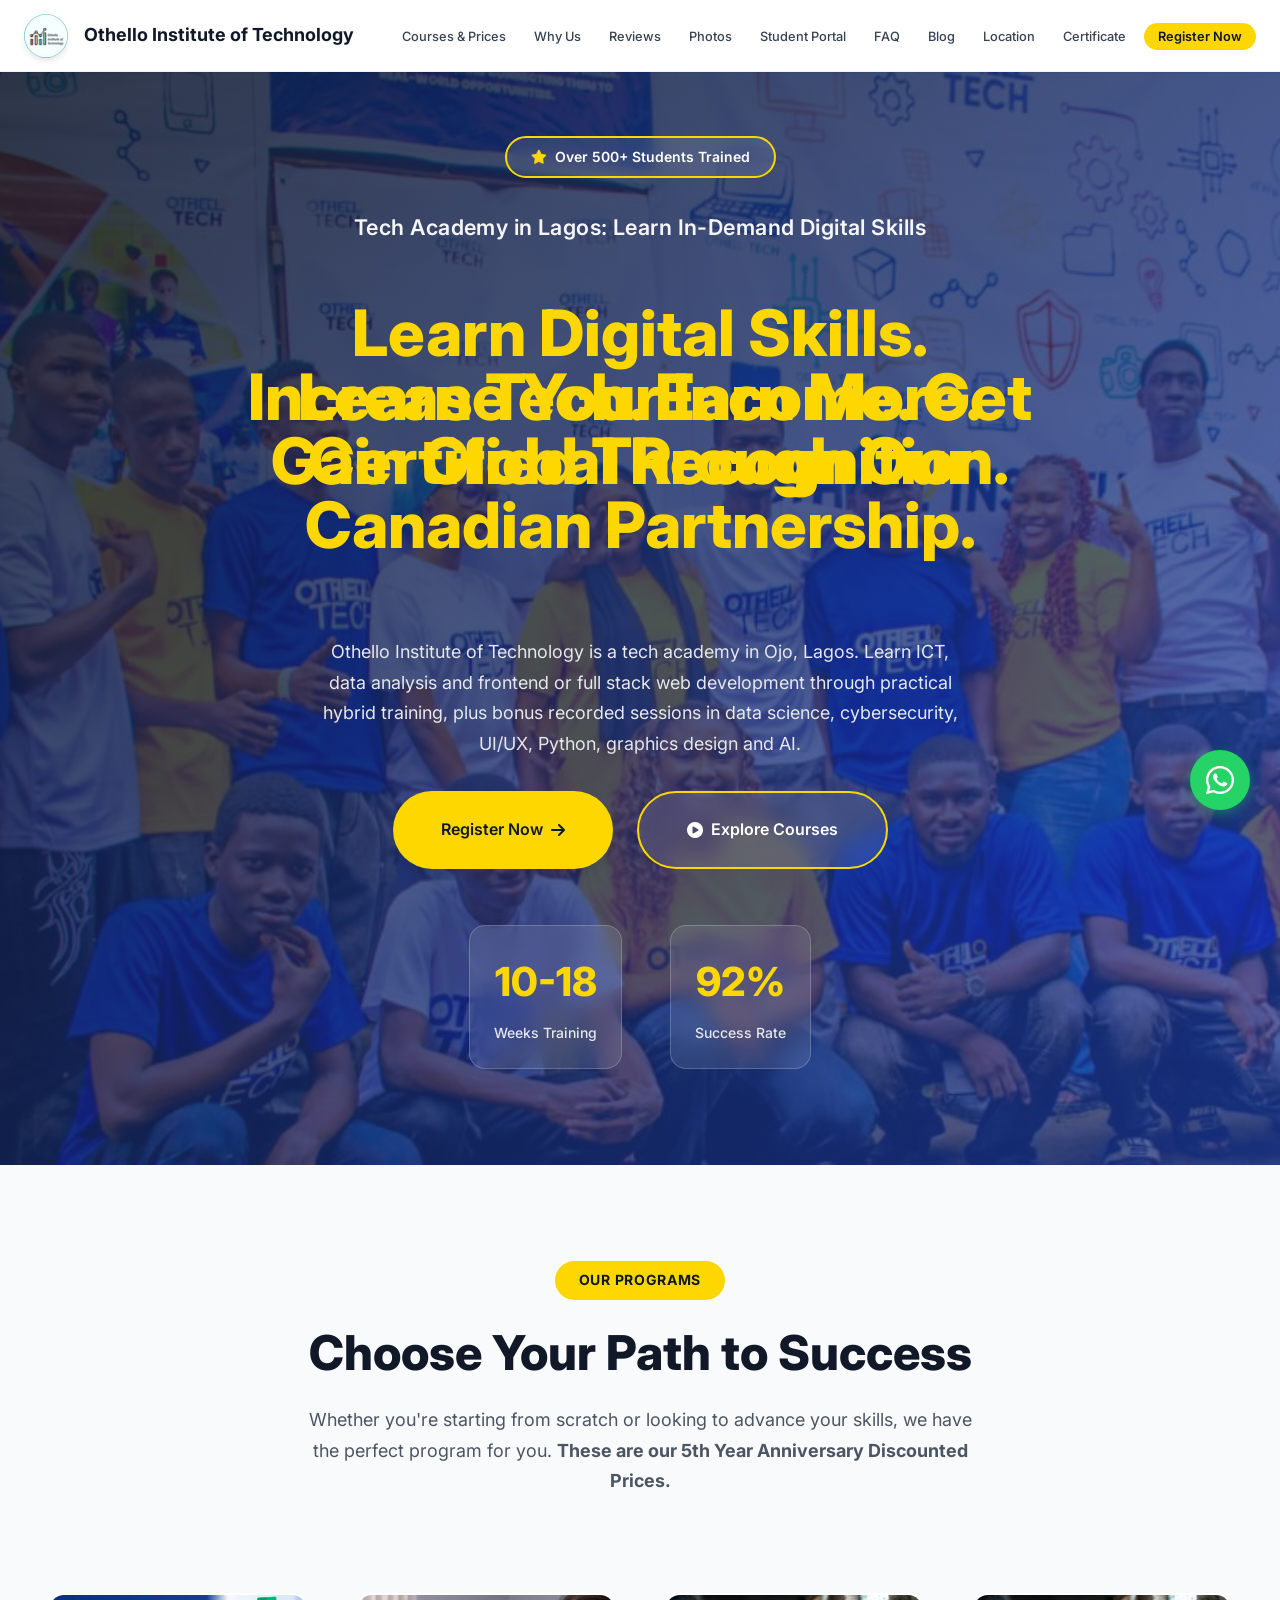
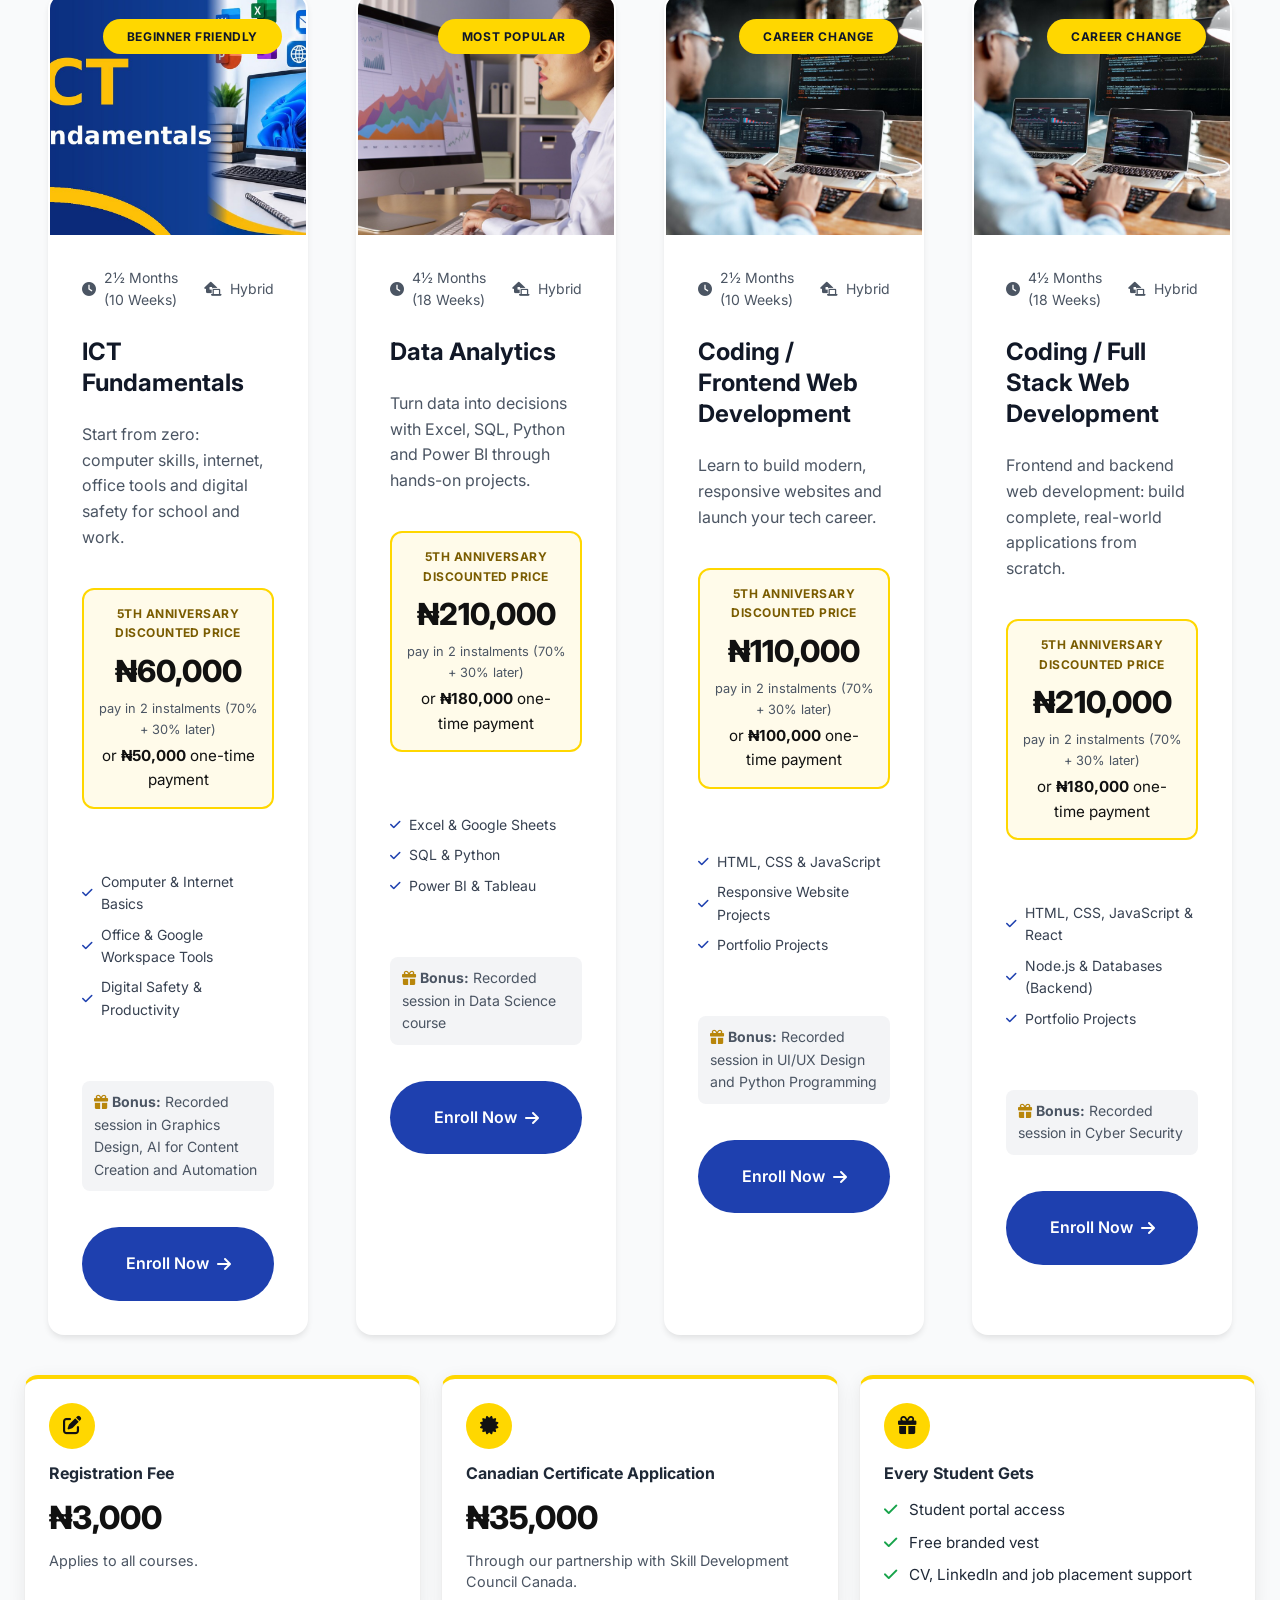
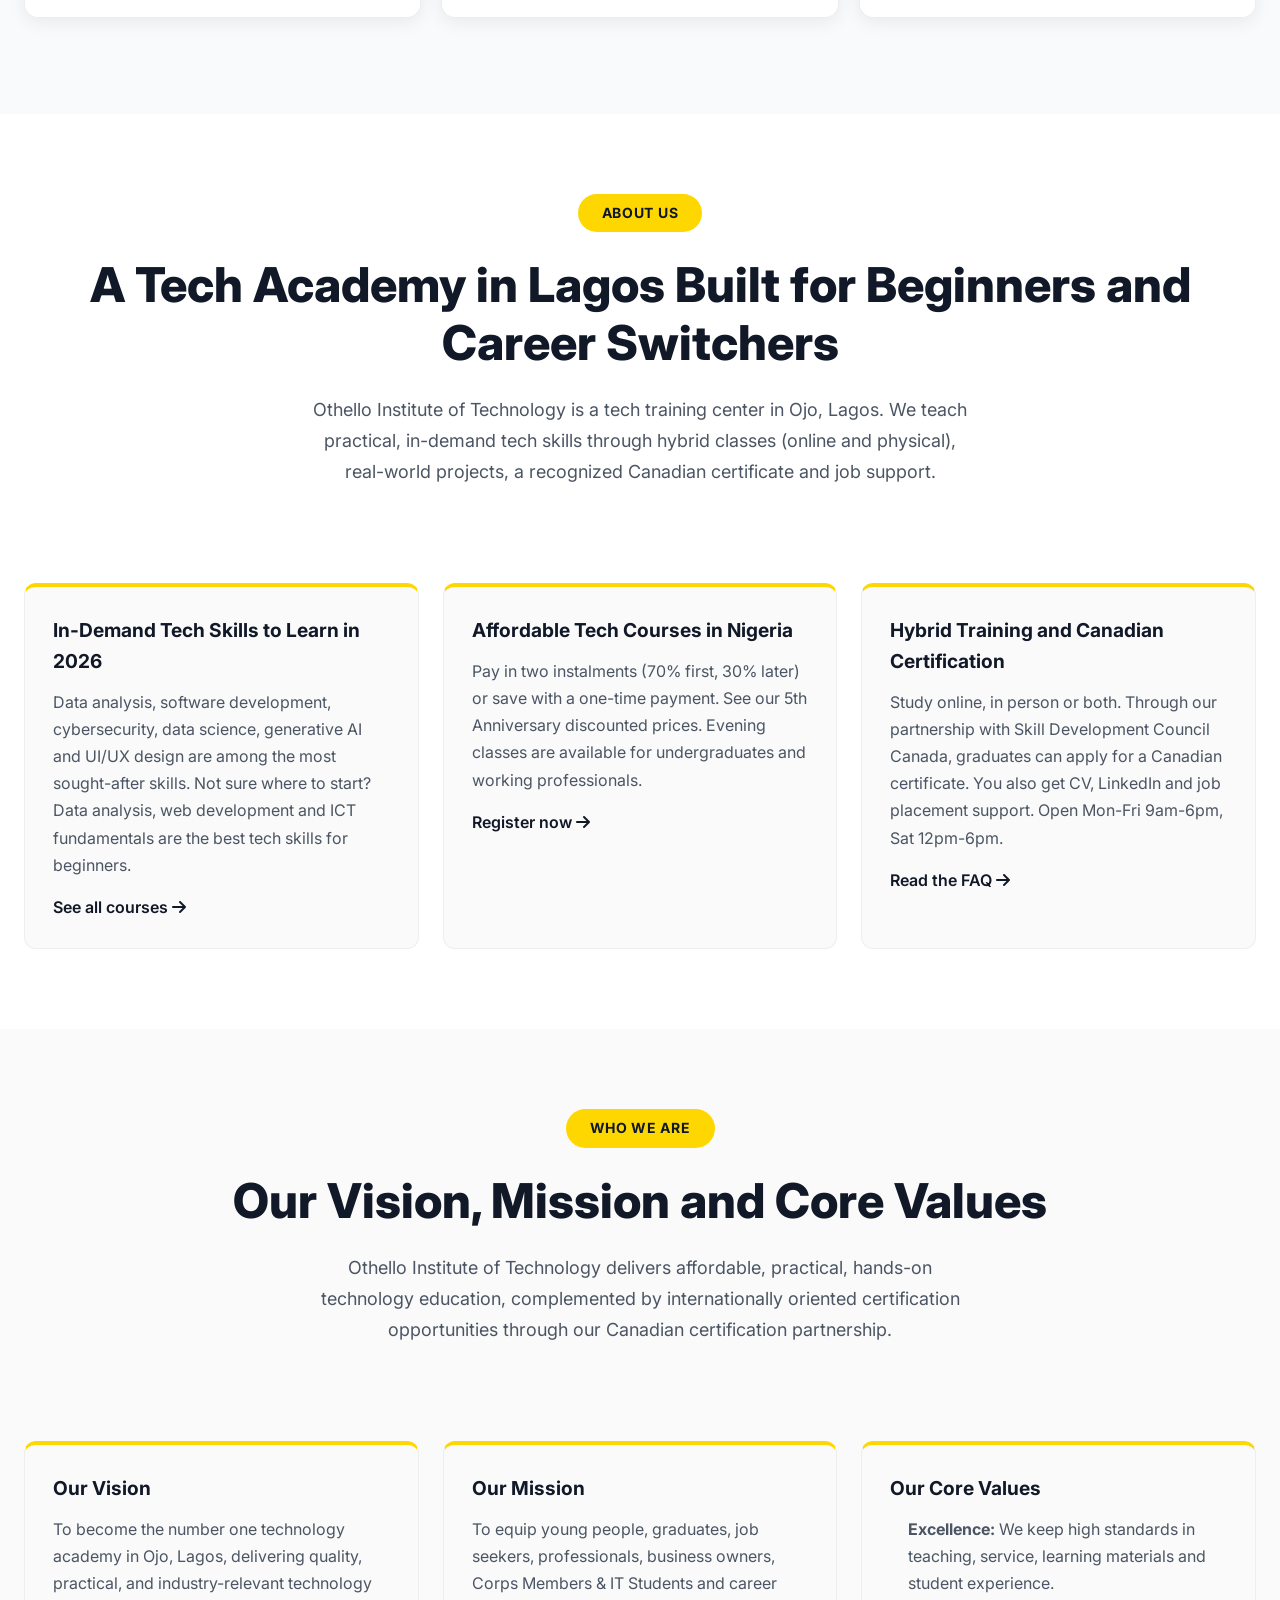
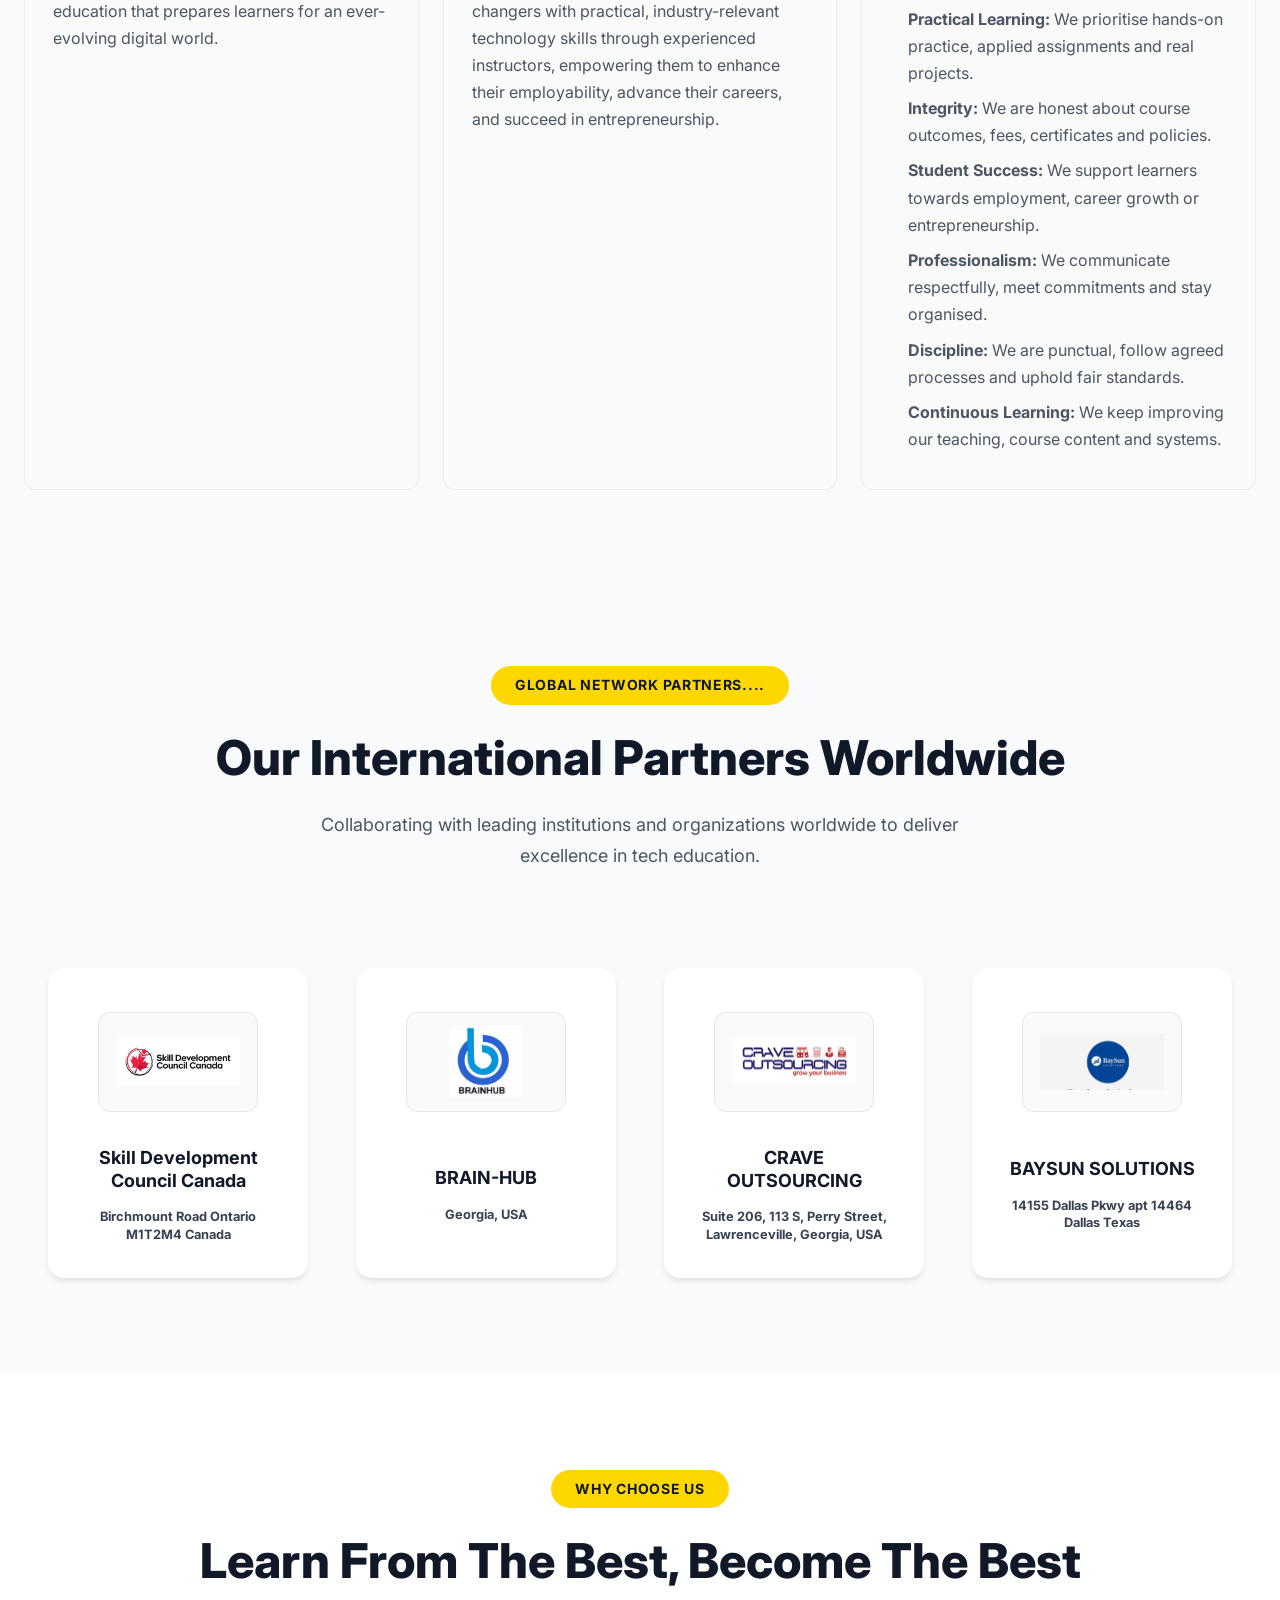
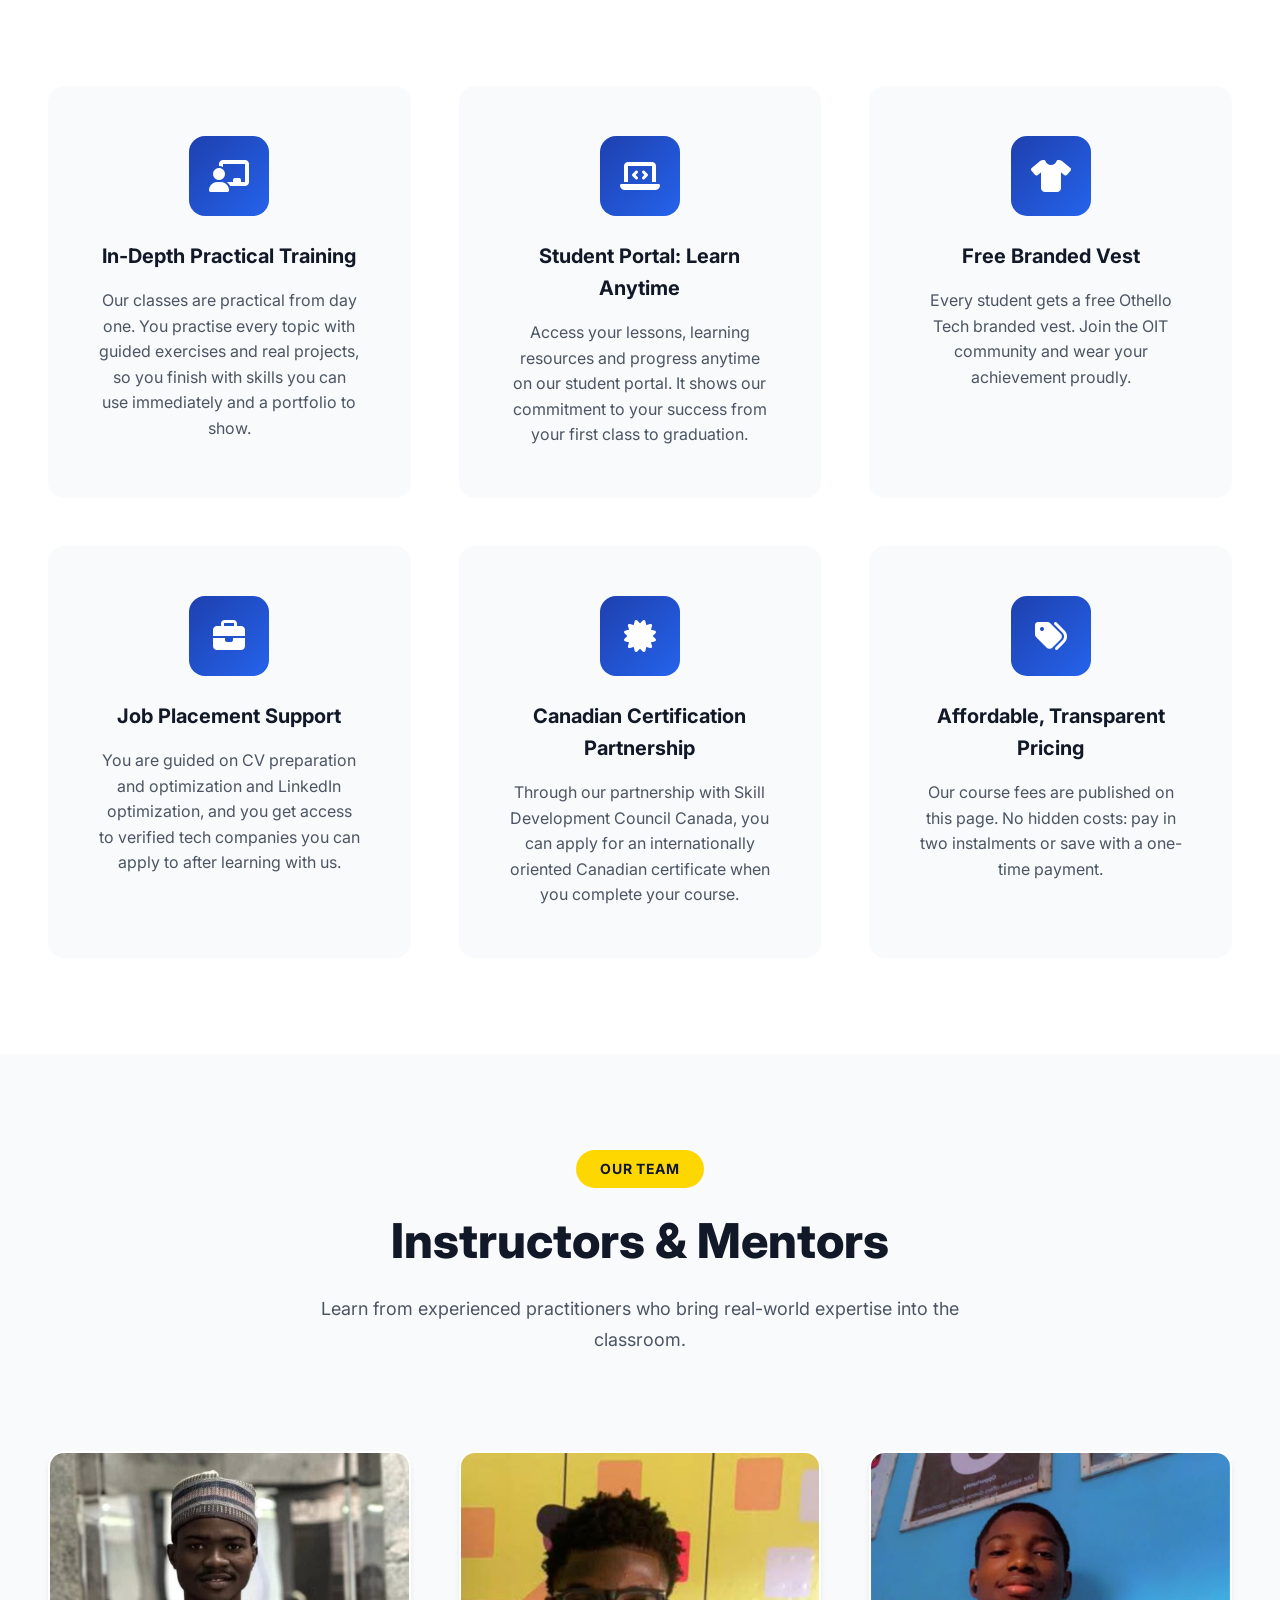
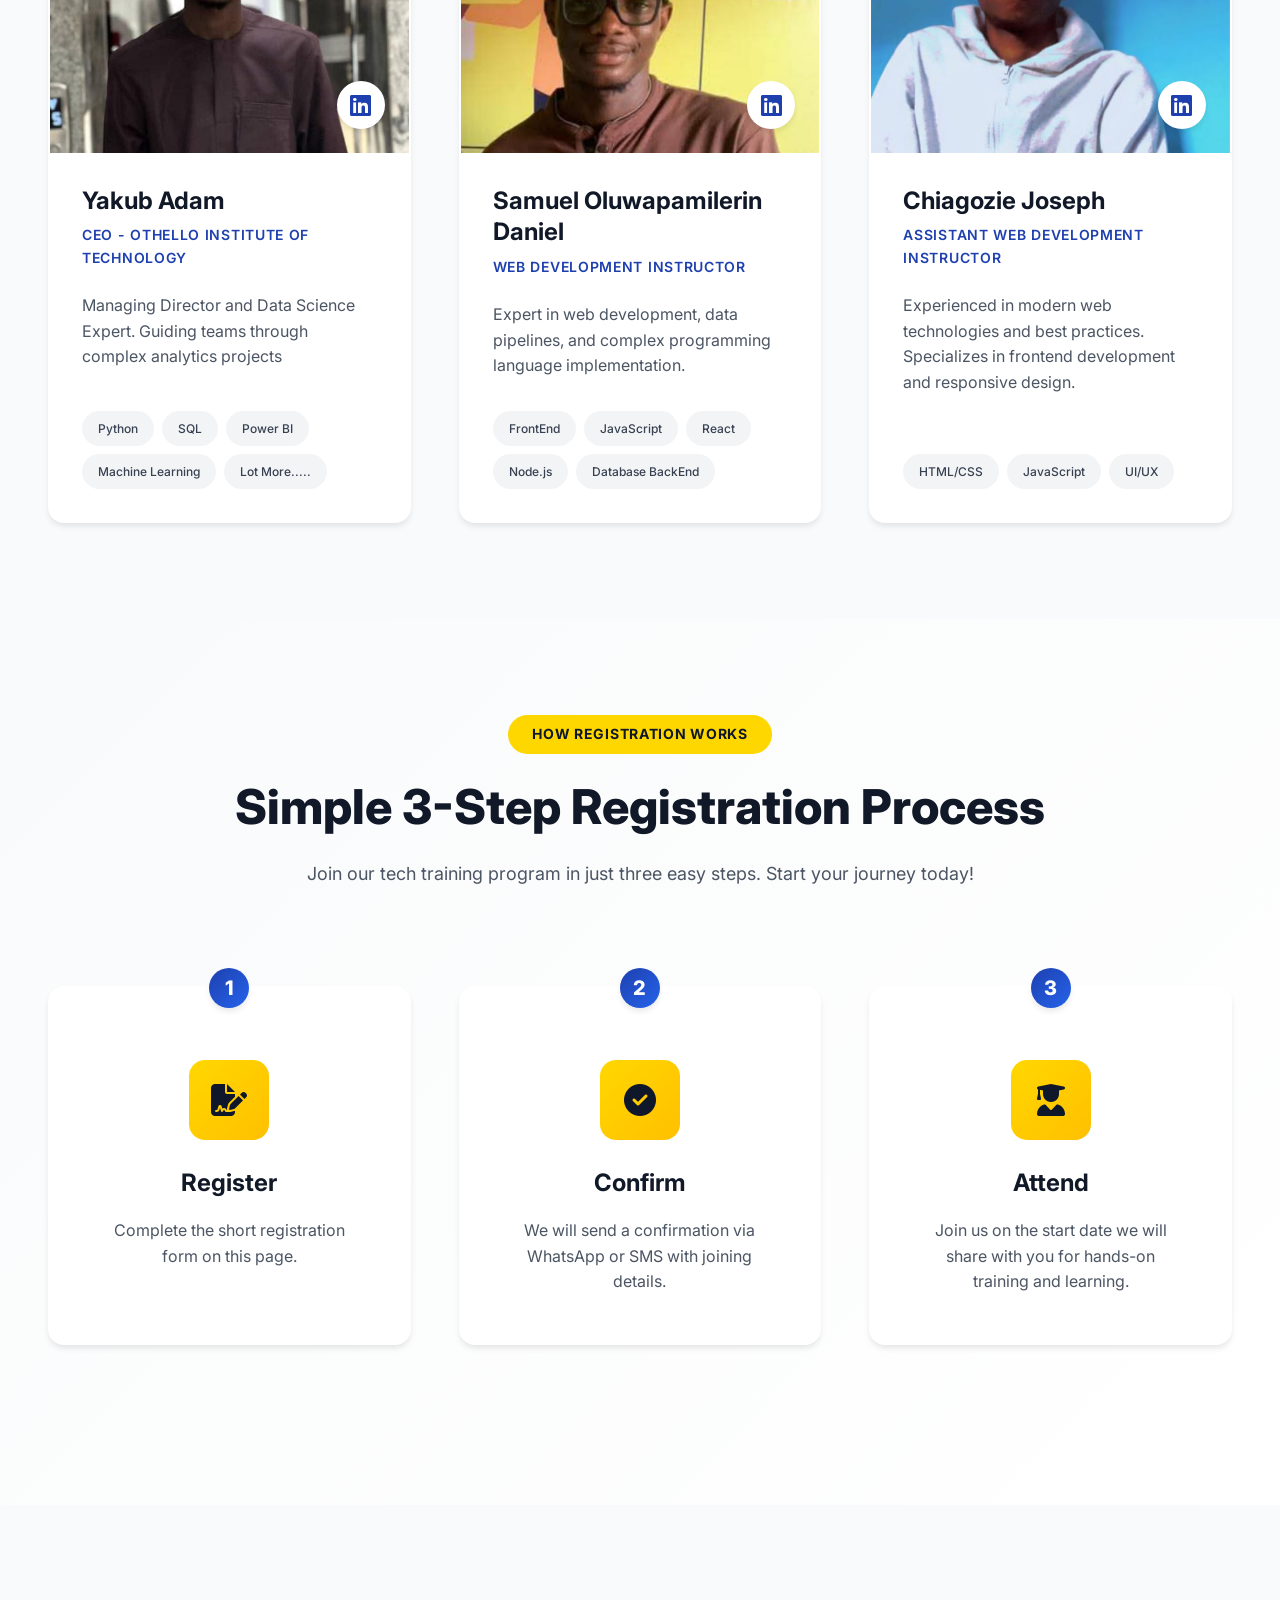
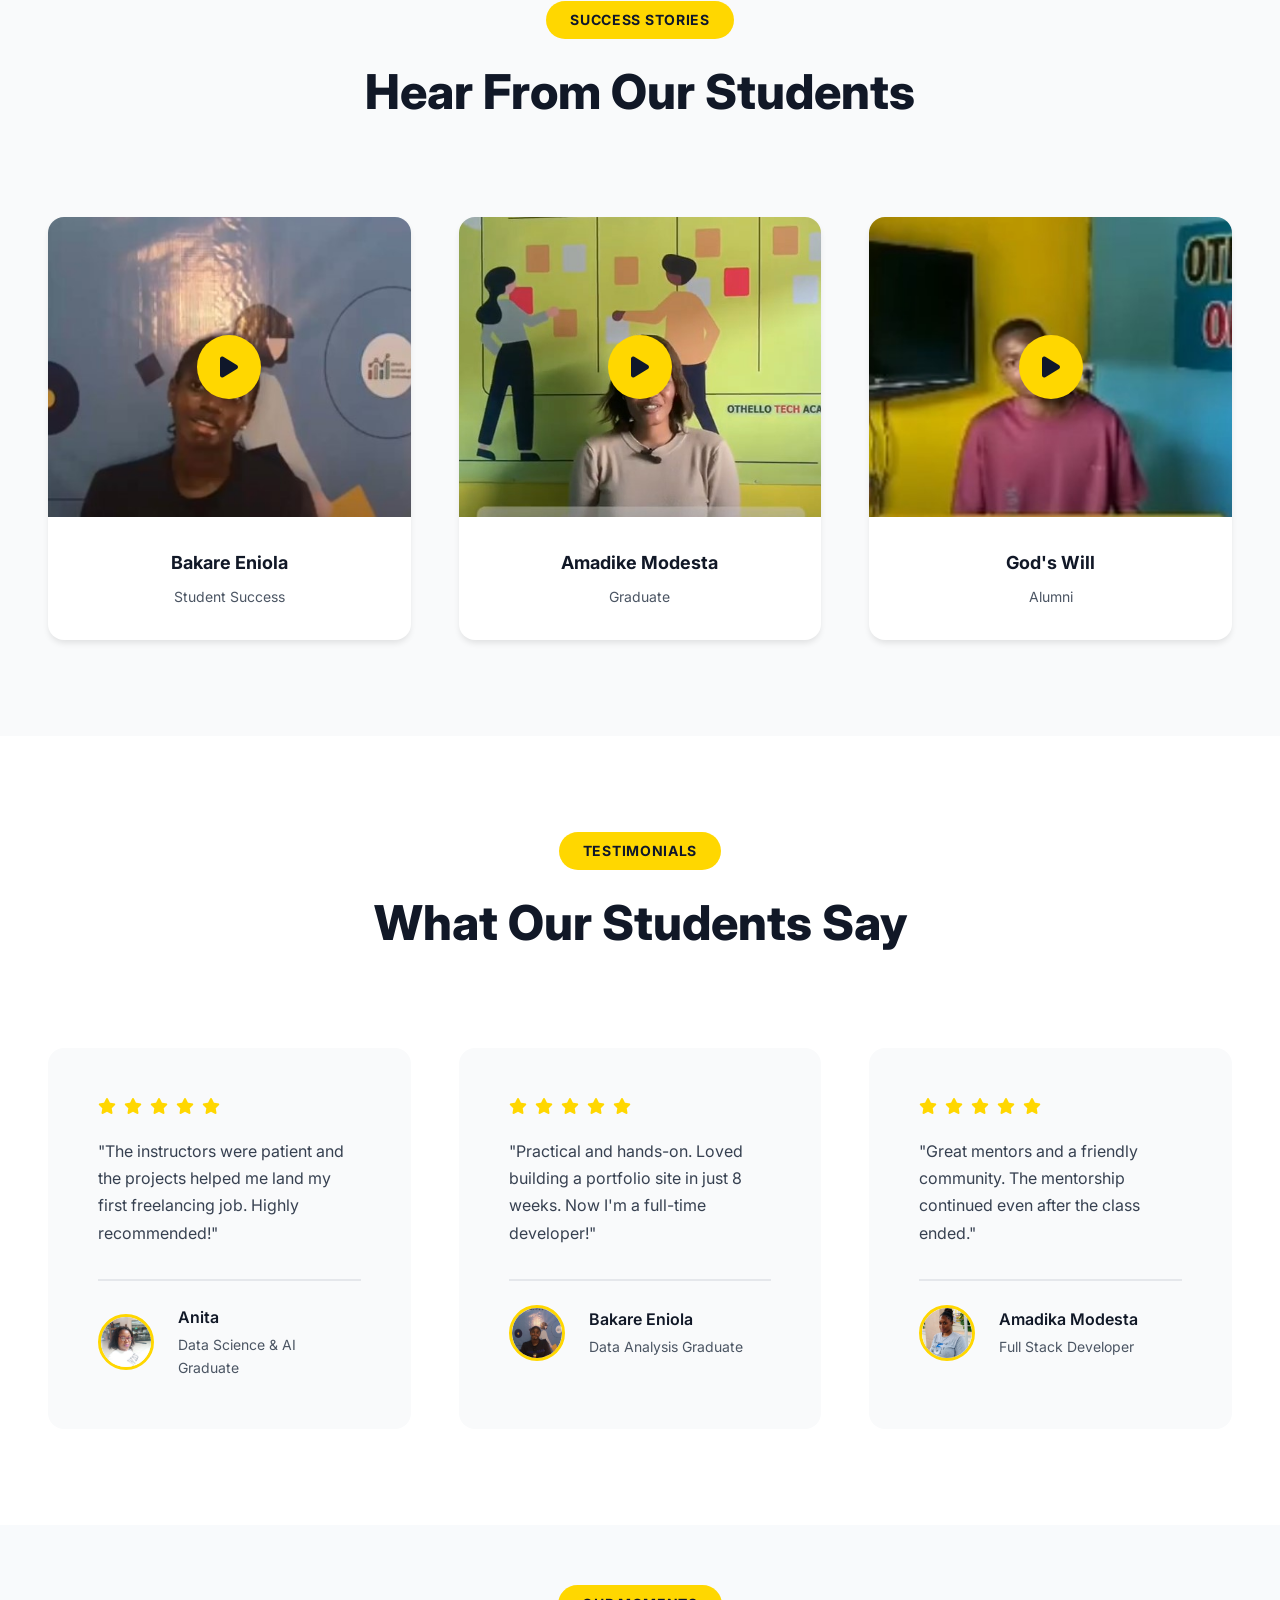
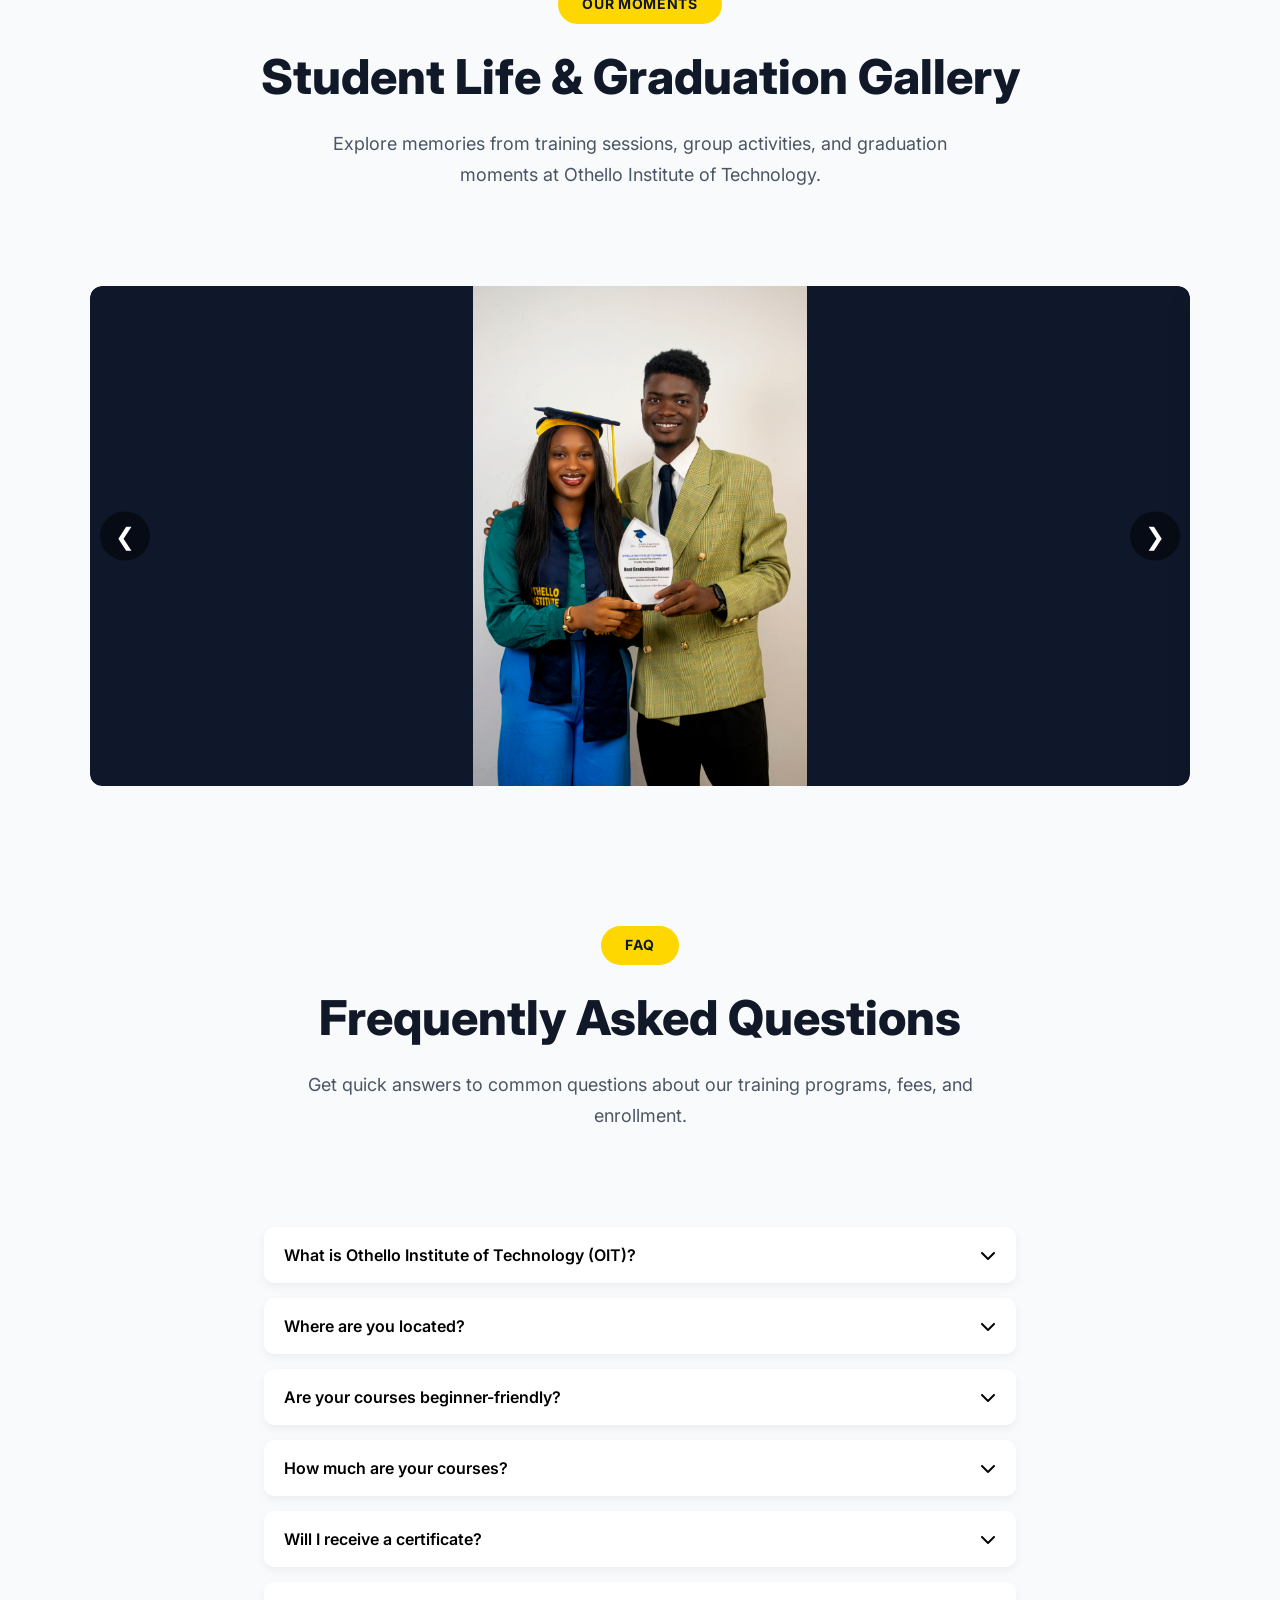
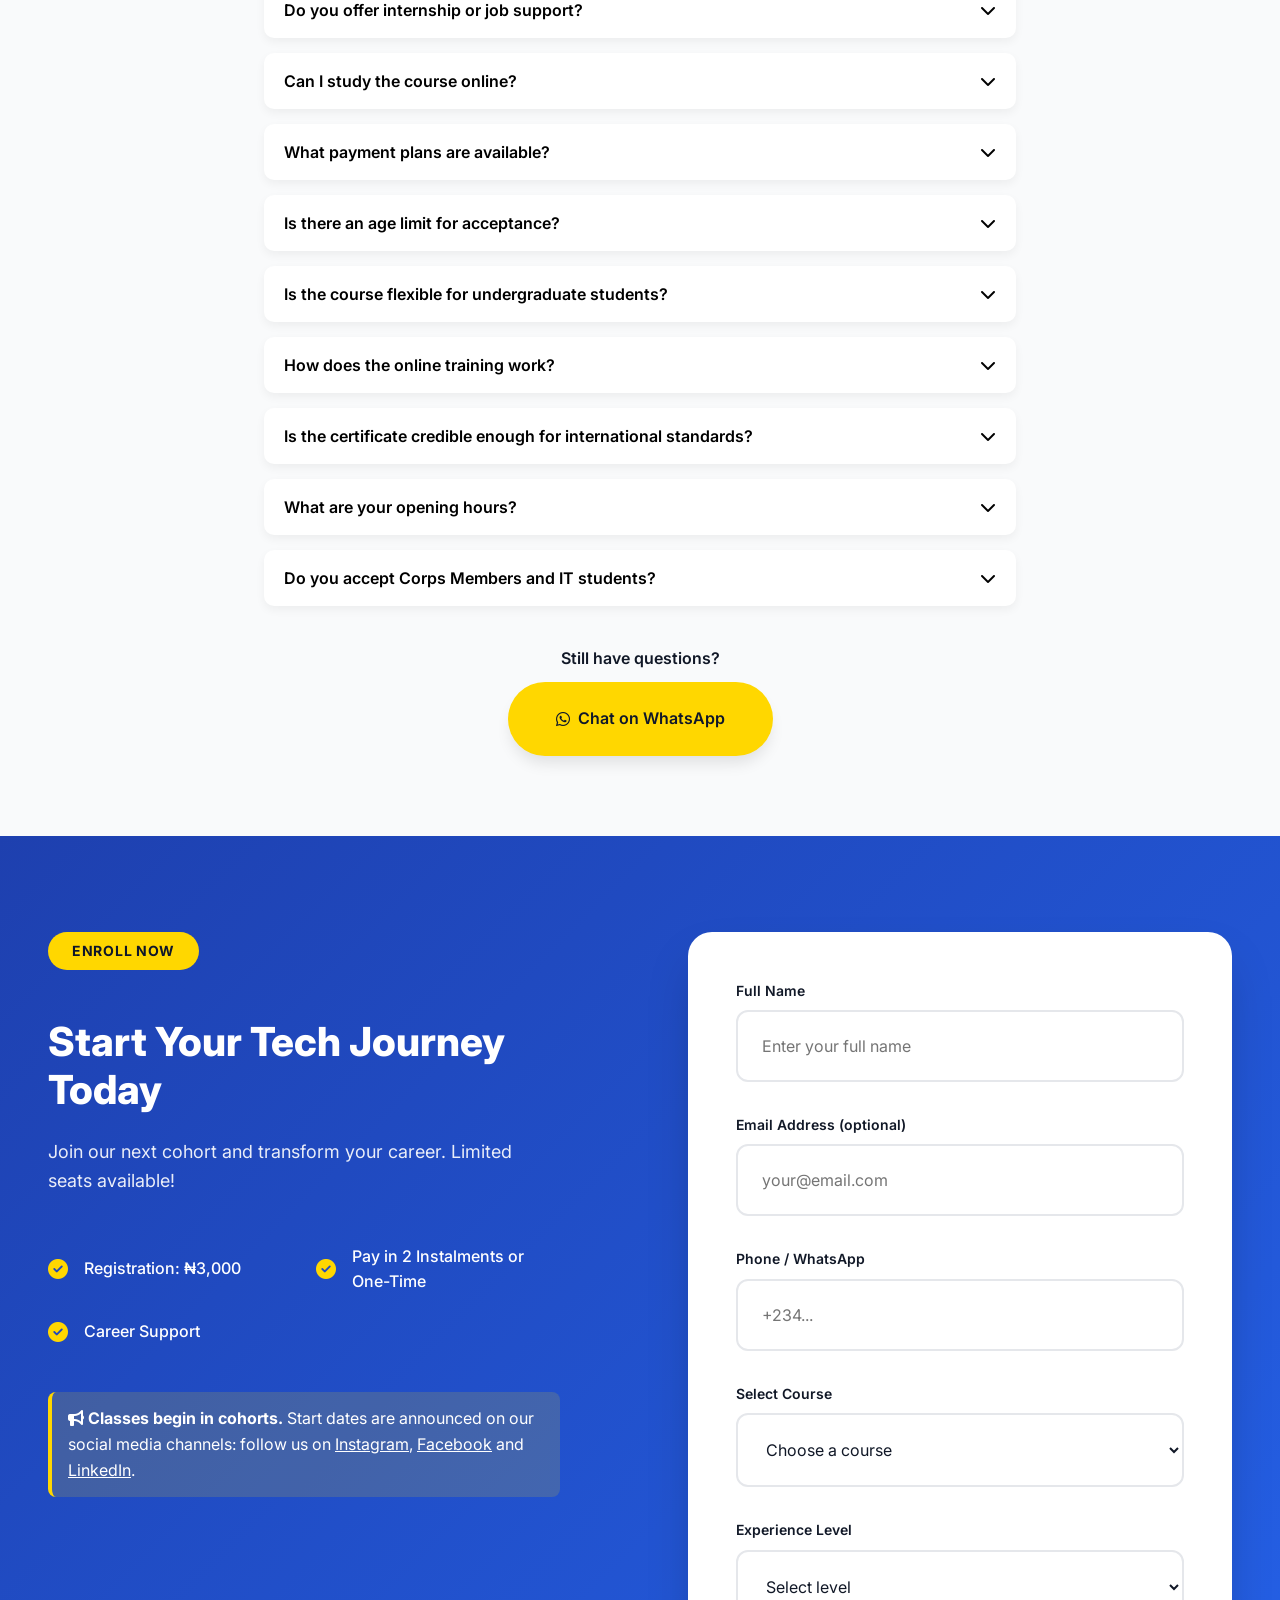
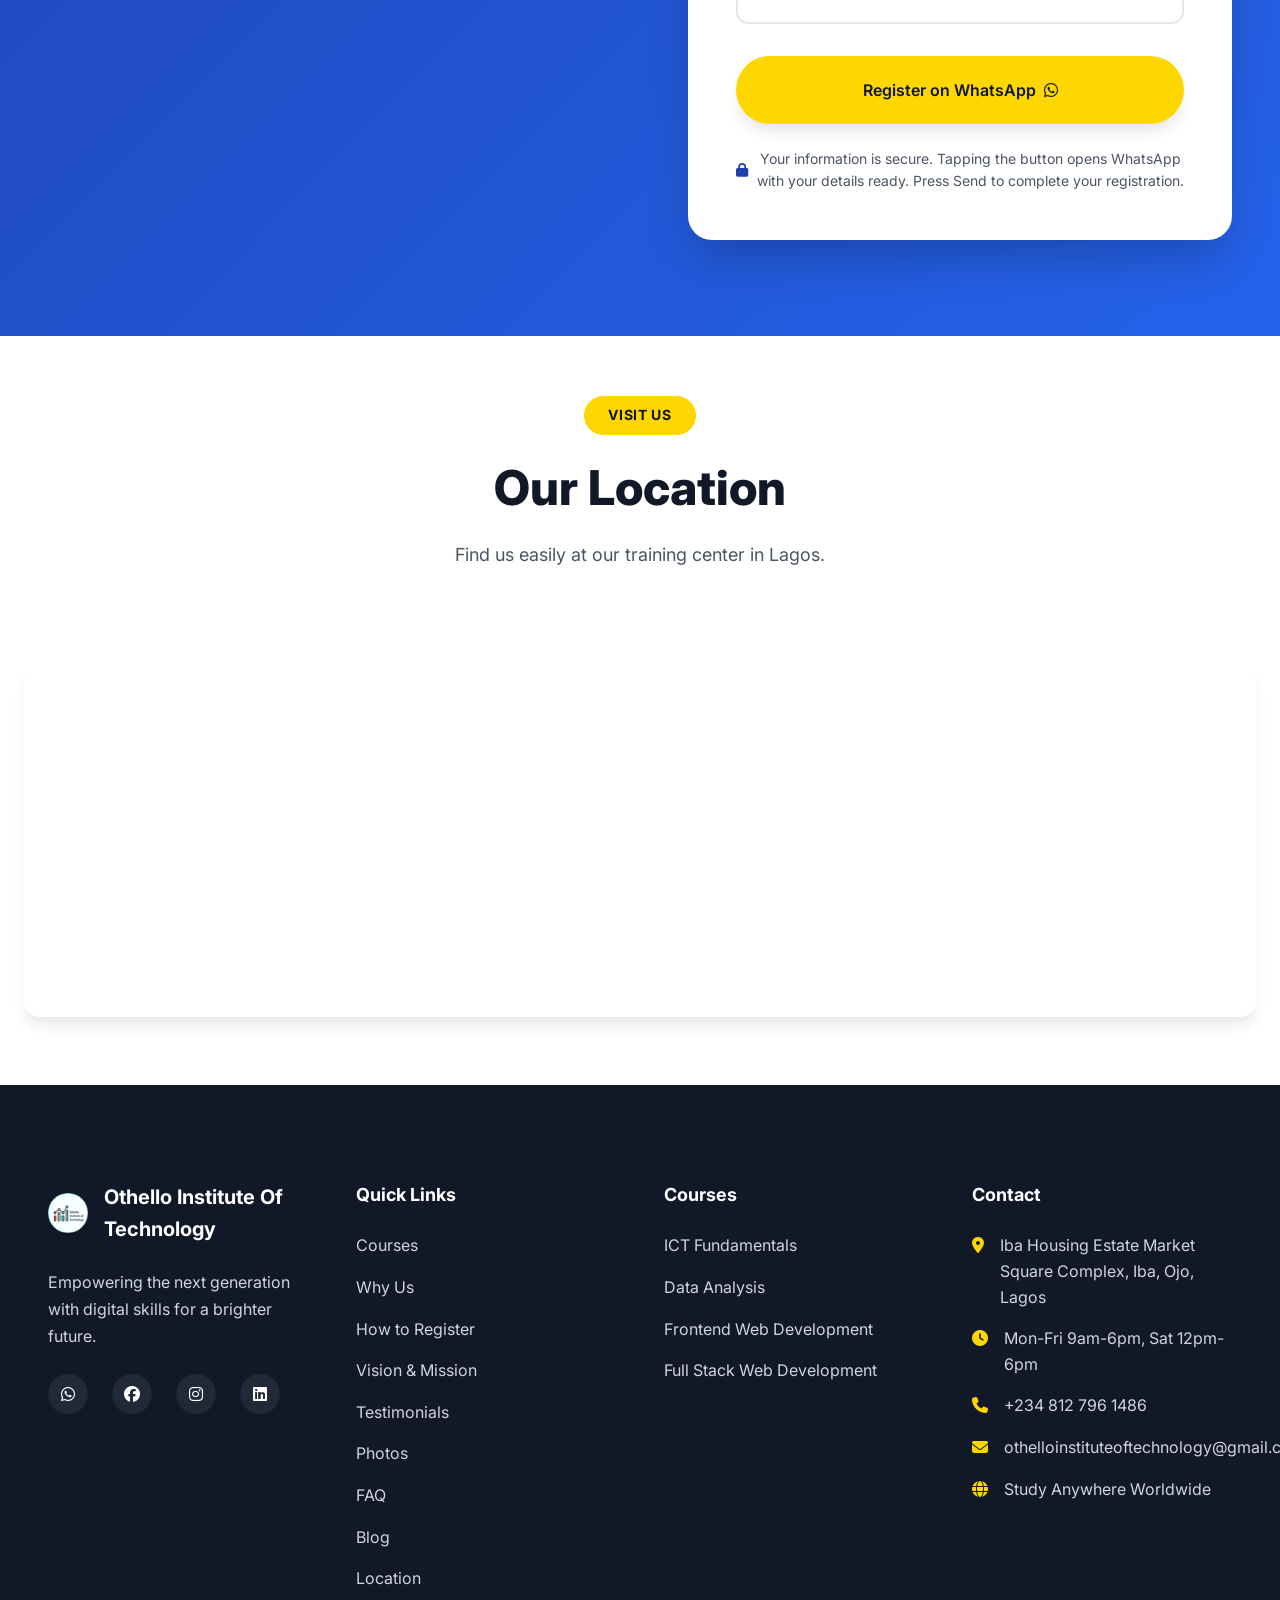
==== commit 4e4a394c: "Update OIT homepage" ====
--- a/index.html
+++ b/index.html
@@ -382,7 +382,7 @@
           <div class="course-image"><img src="./img/data1.jpg" alt="Data analysis course in Lagos" loading="lazy"><div class="course-badge popular">Most Popular</div></div>
           <div class="course-content">
             <div class="course-meta"><span><i class="fas fa-clock"></i> 4½ Months (18 Weeks)</span><span><i class="fas fa-laptop-house"></i> Hybrid</span></div>
-            <h3>Data Analysis</h3>
+            <h3>Data Analytics</h3>
             <p>Turn data into decisions with Excel, SQL, Python and Power BI through hands-on projects.</p>
             <div class="price-box">
               <span class="price-label">5th Anniversary Discounted Price</span>
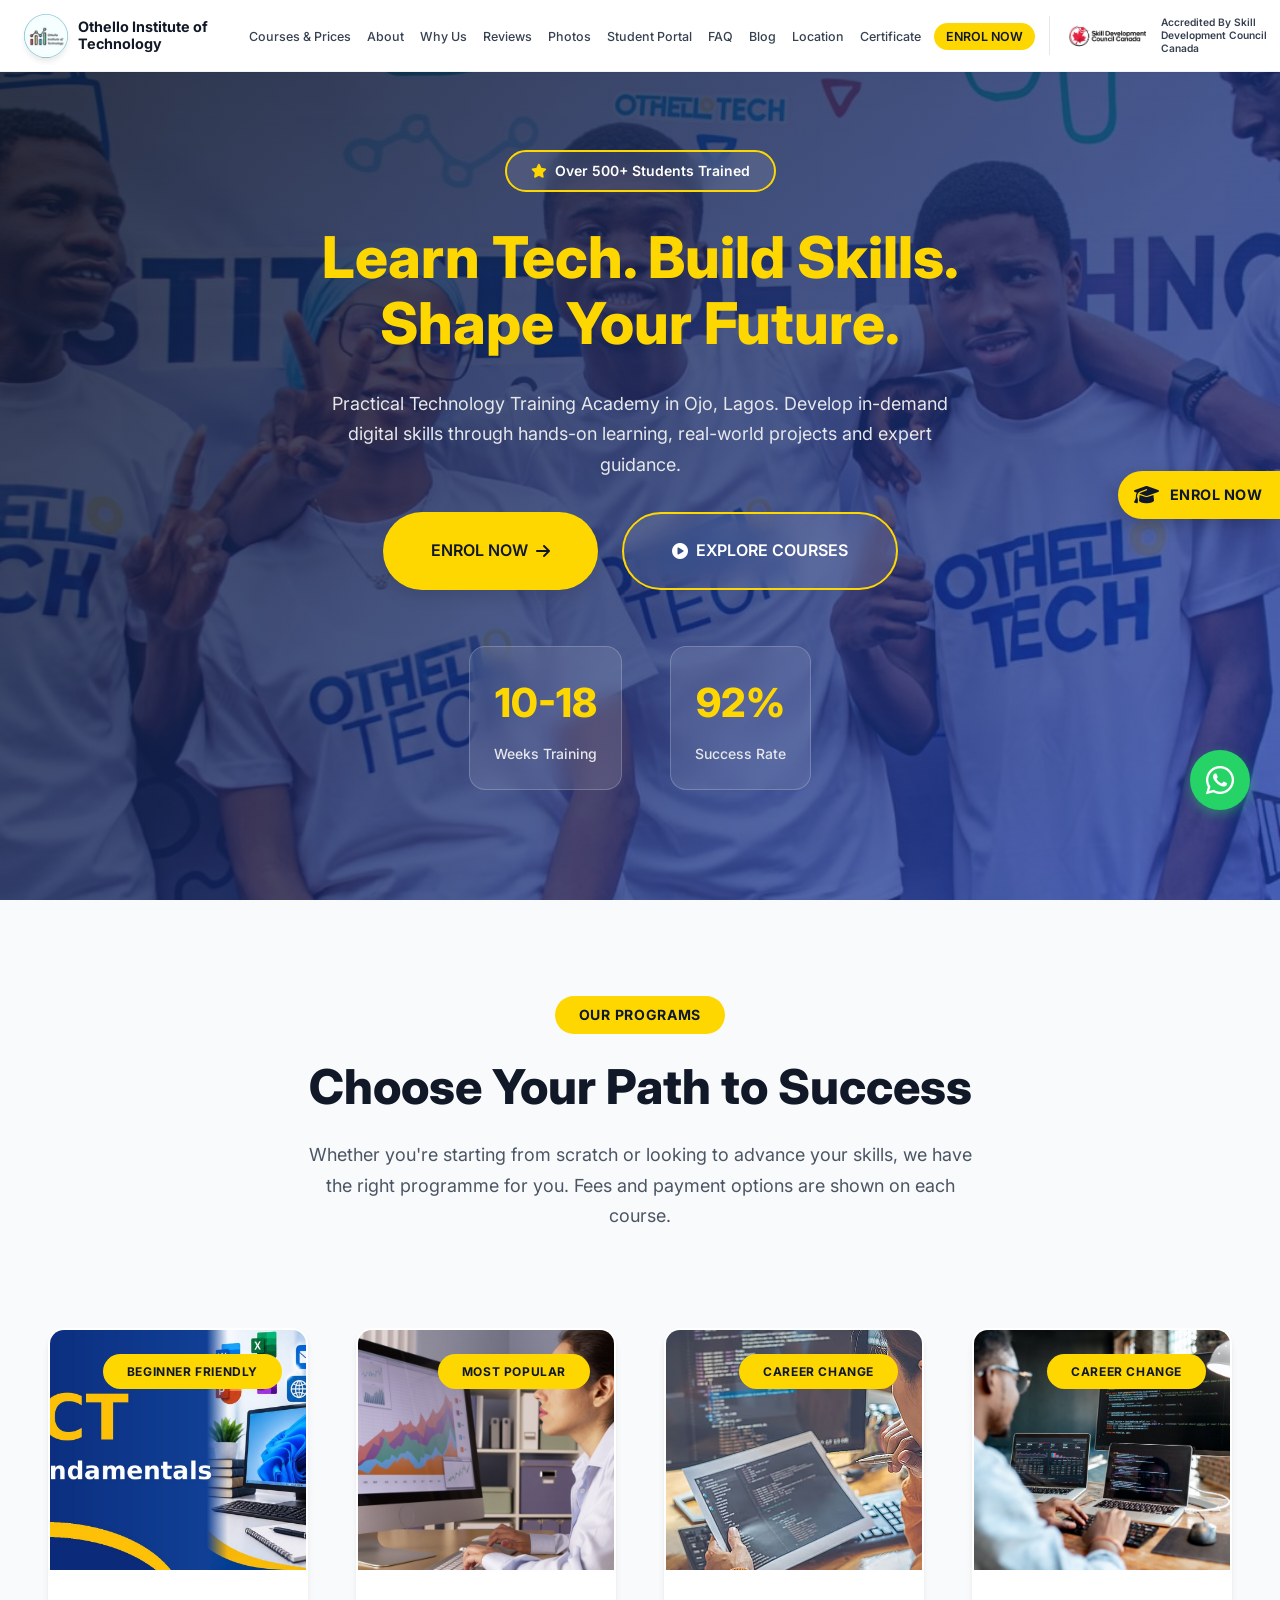
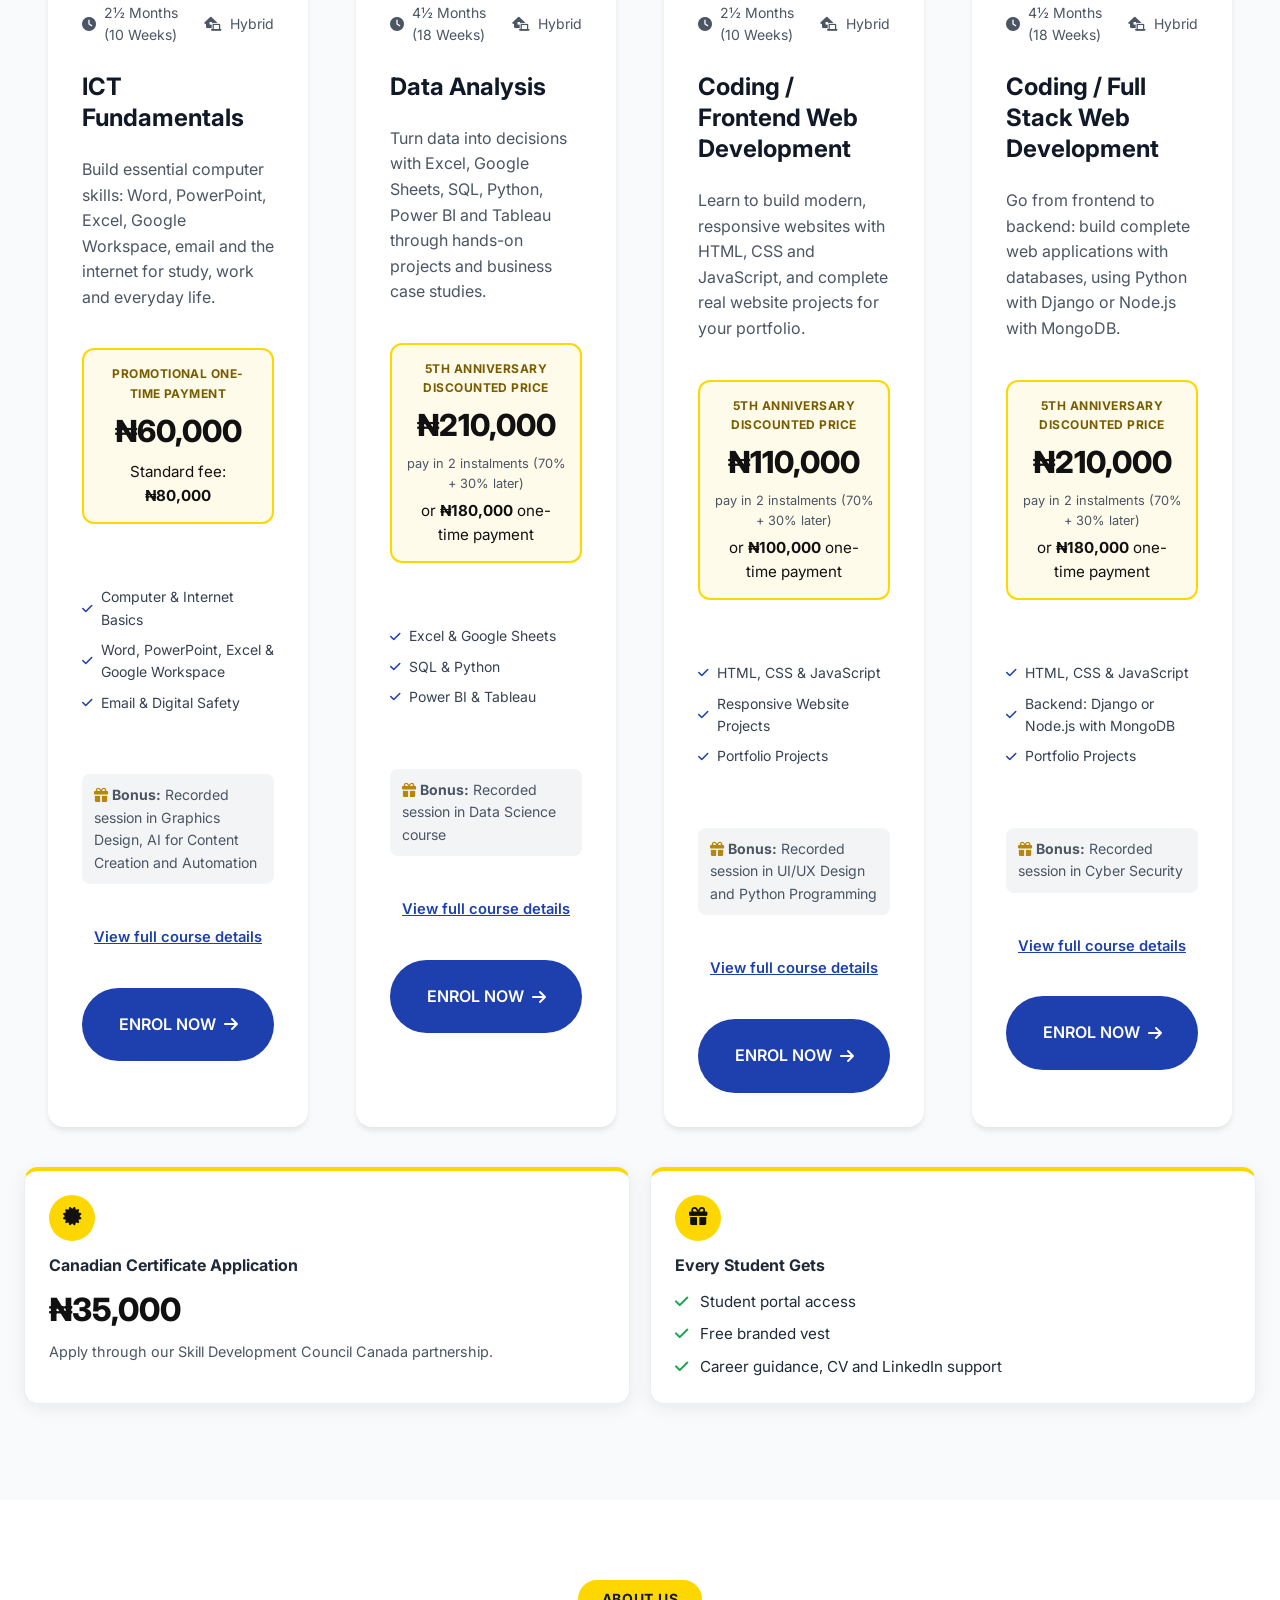
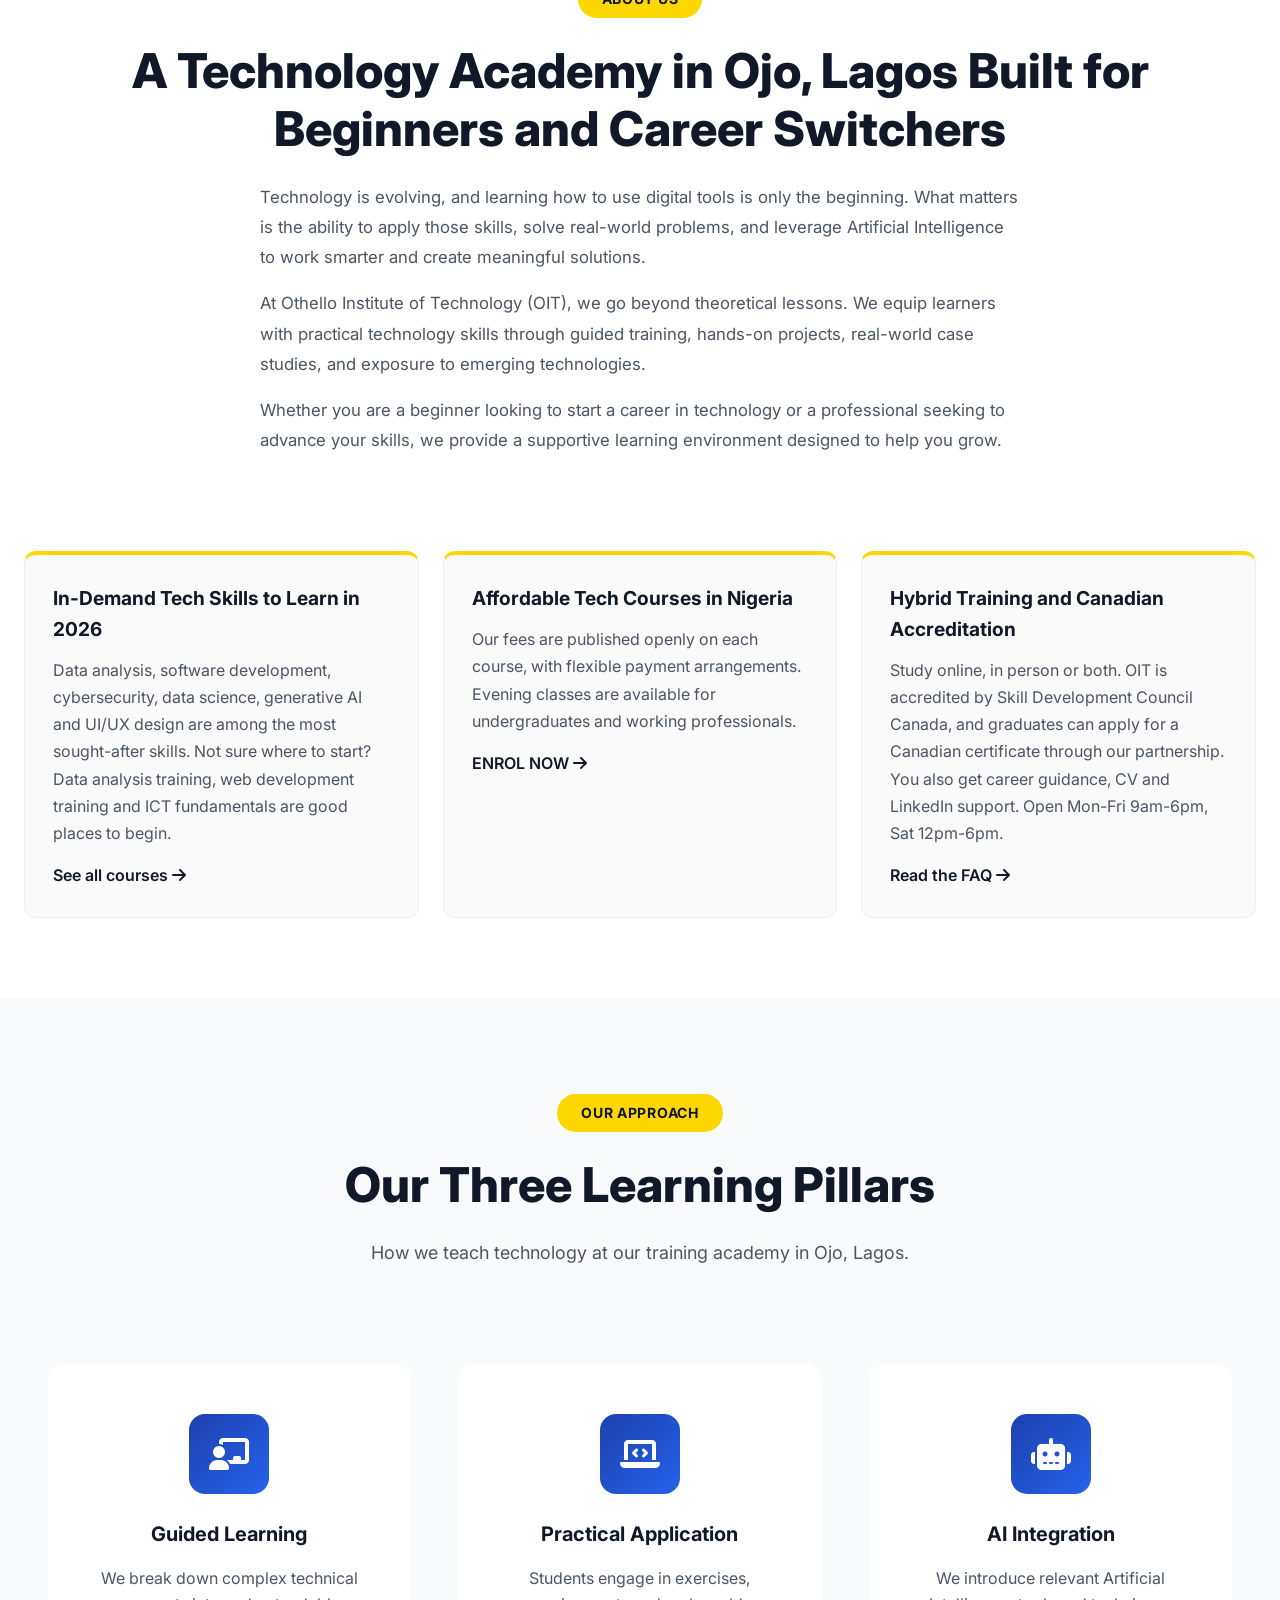
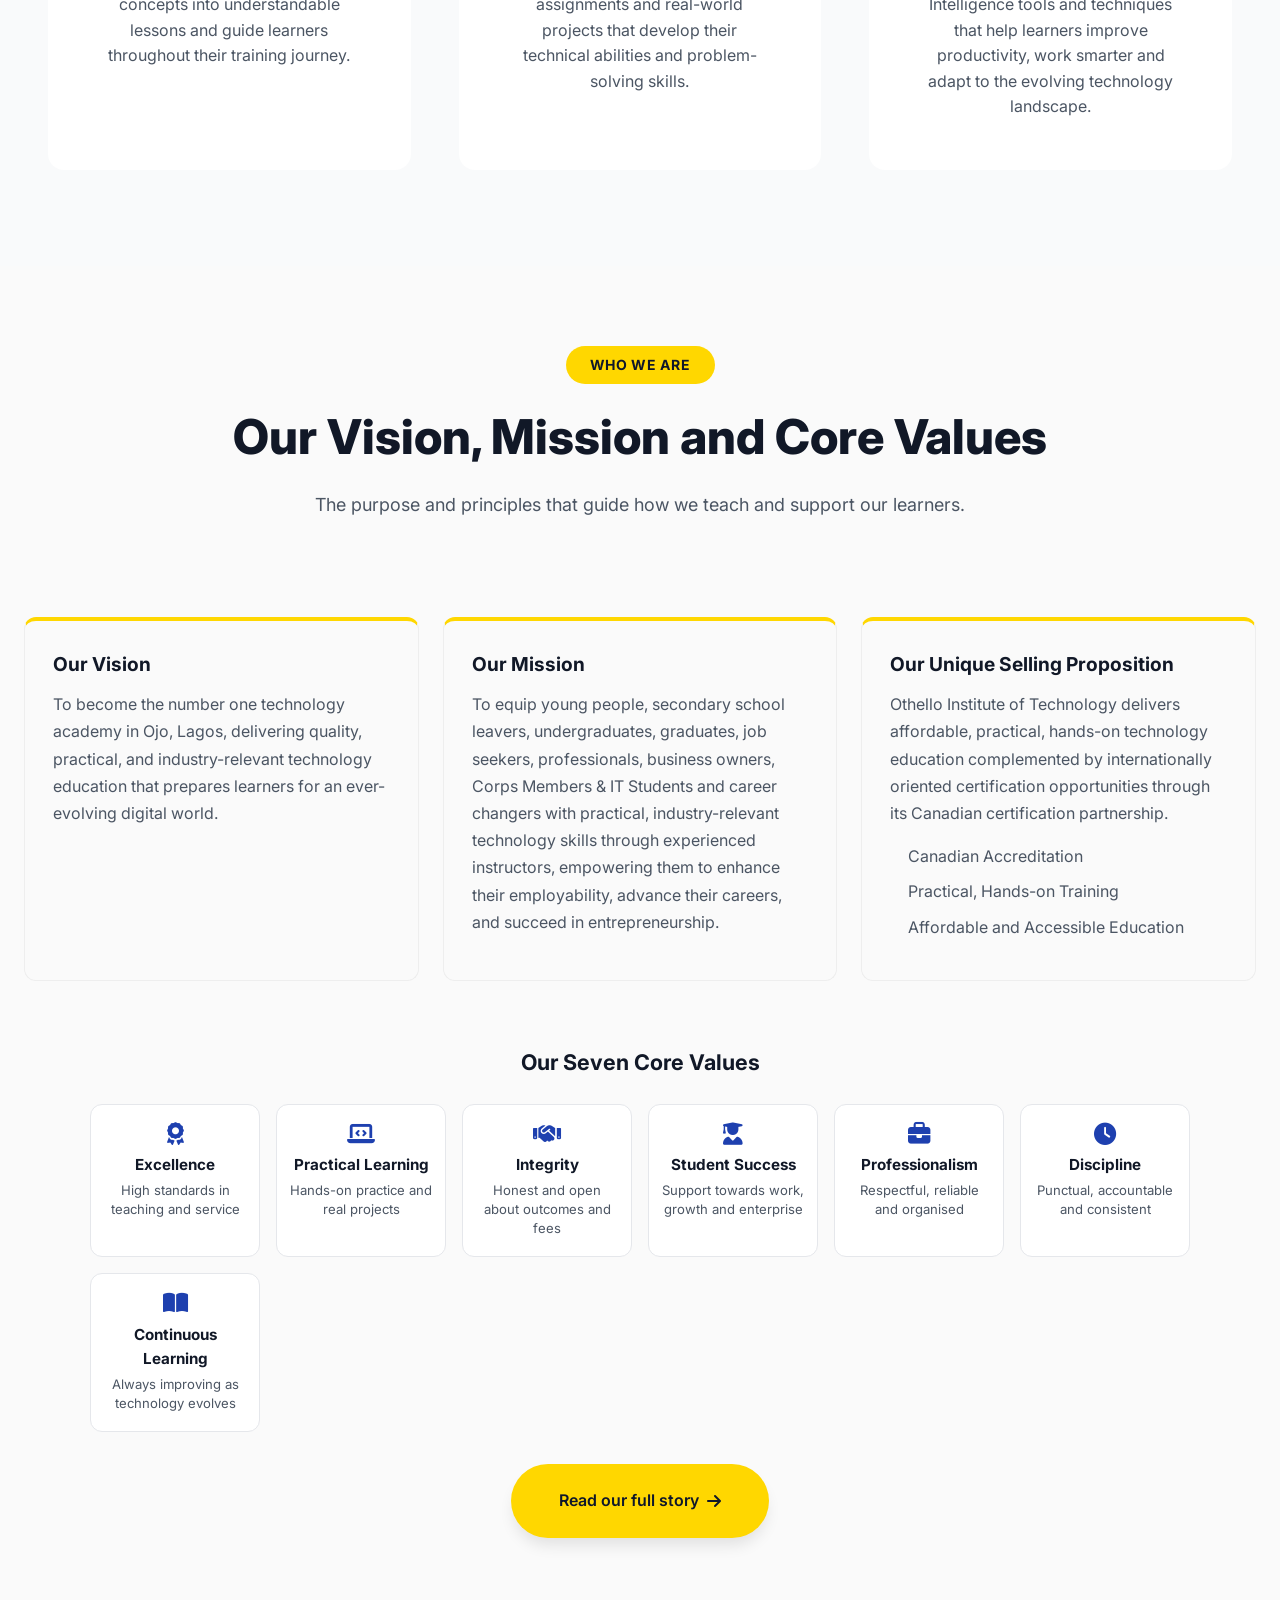
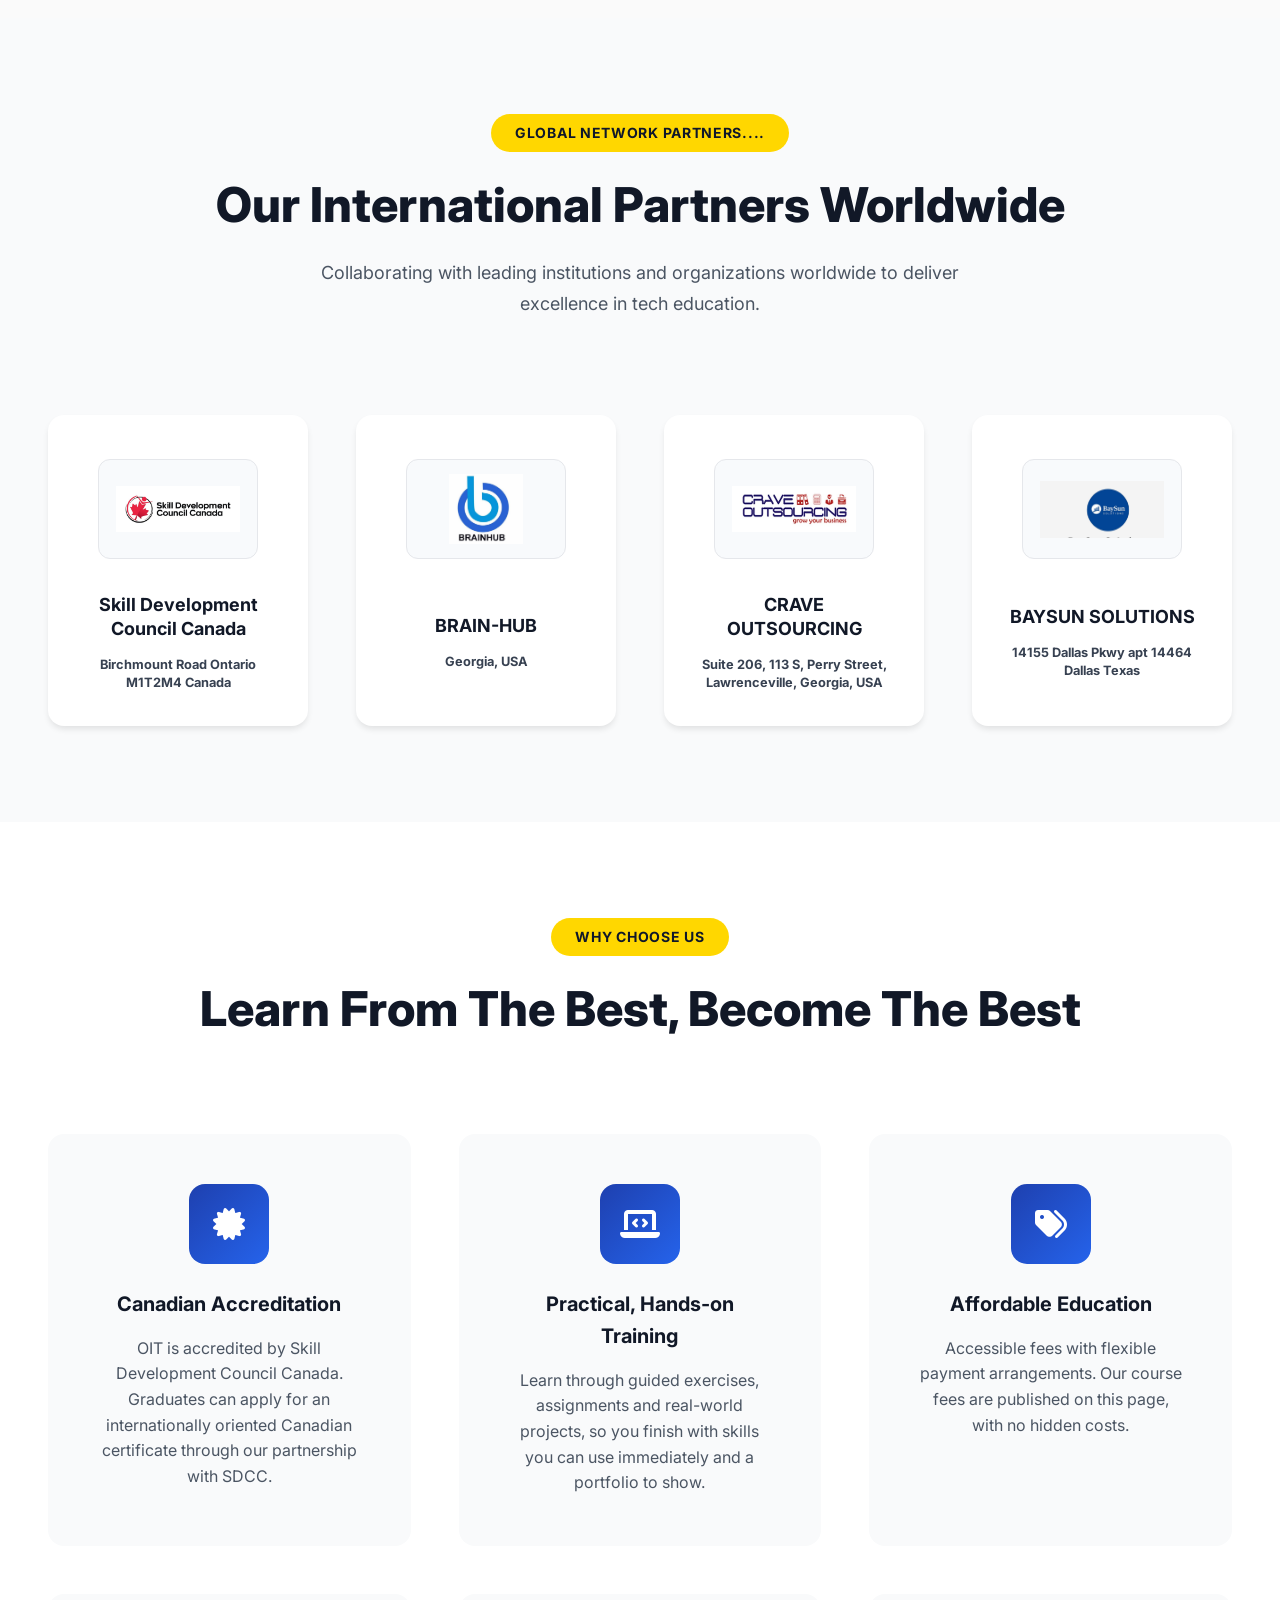
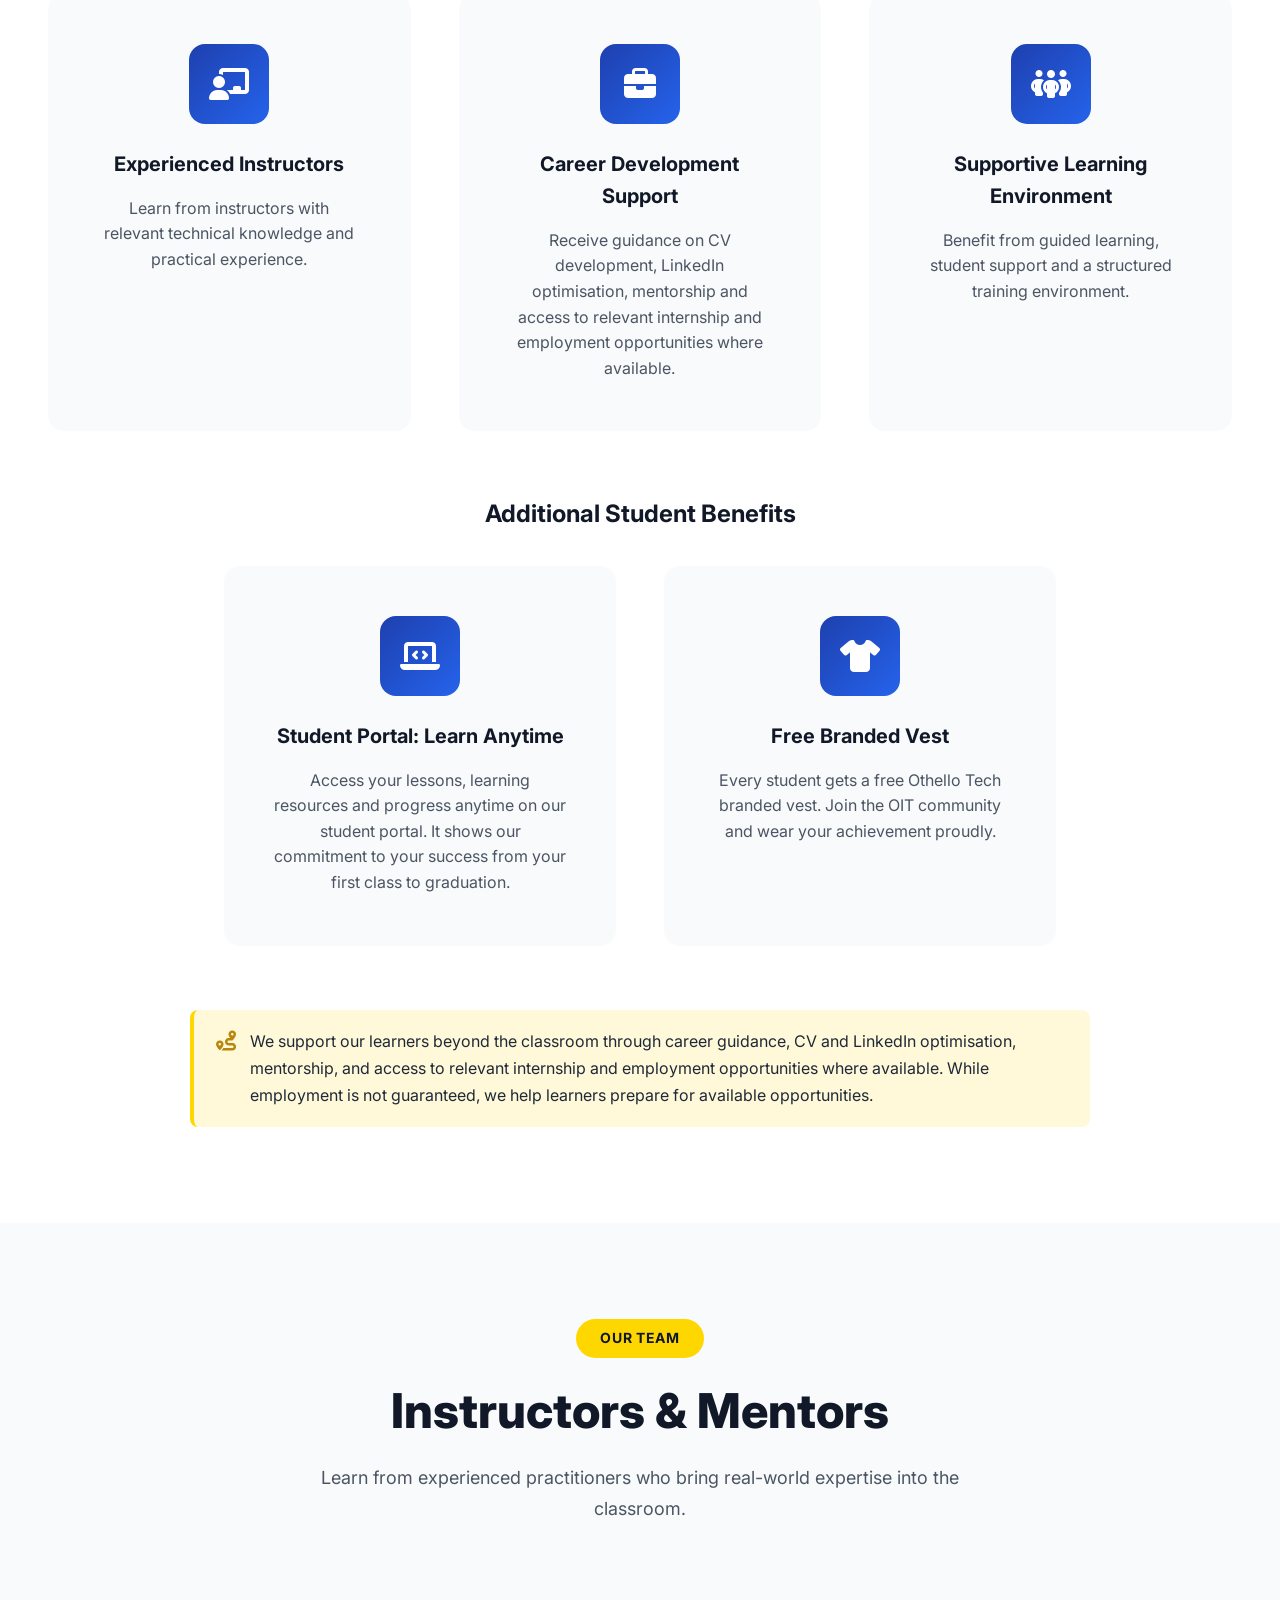
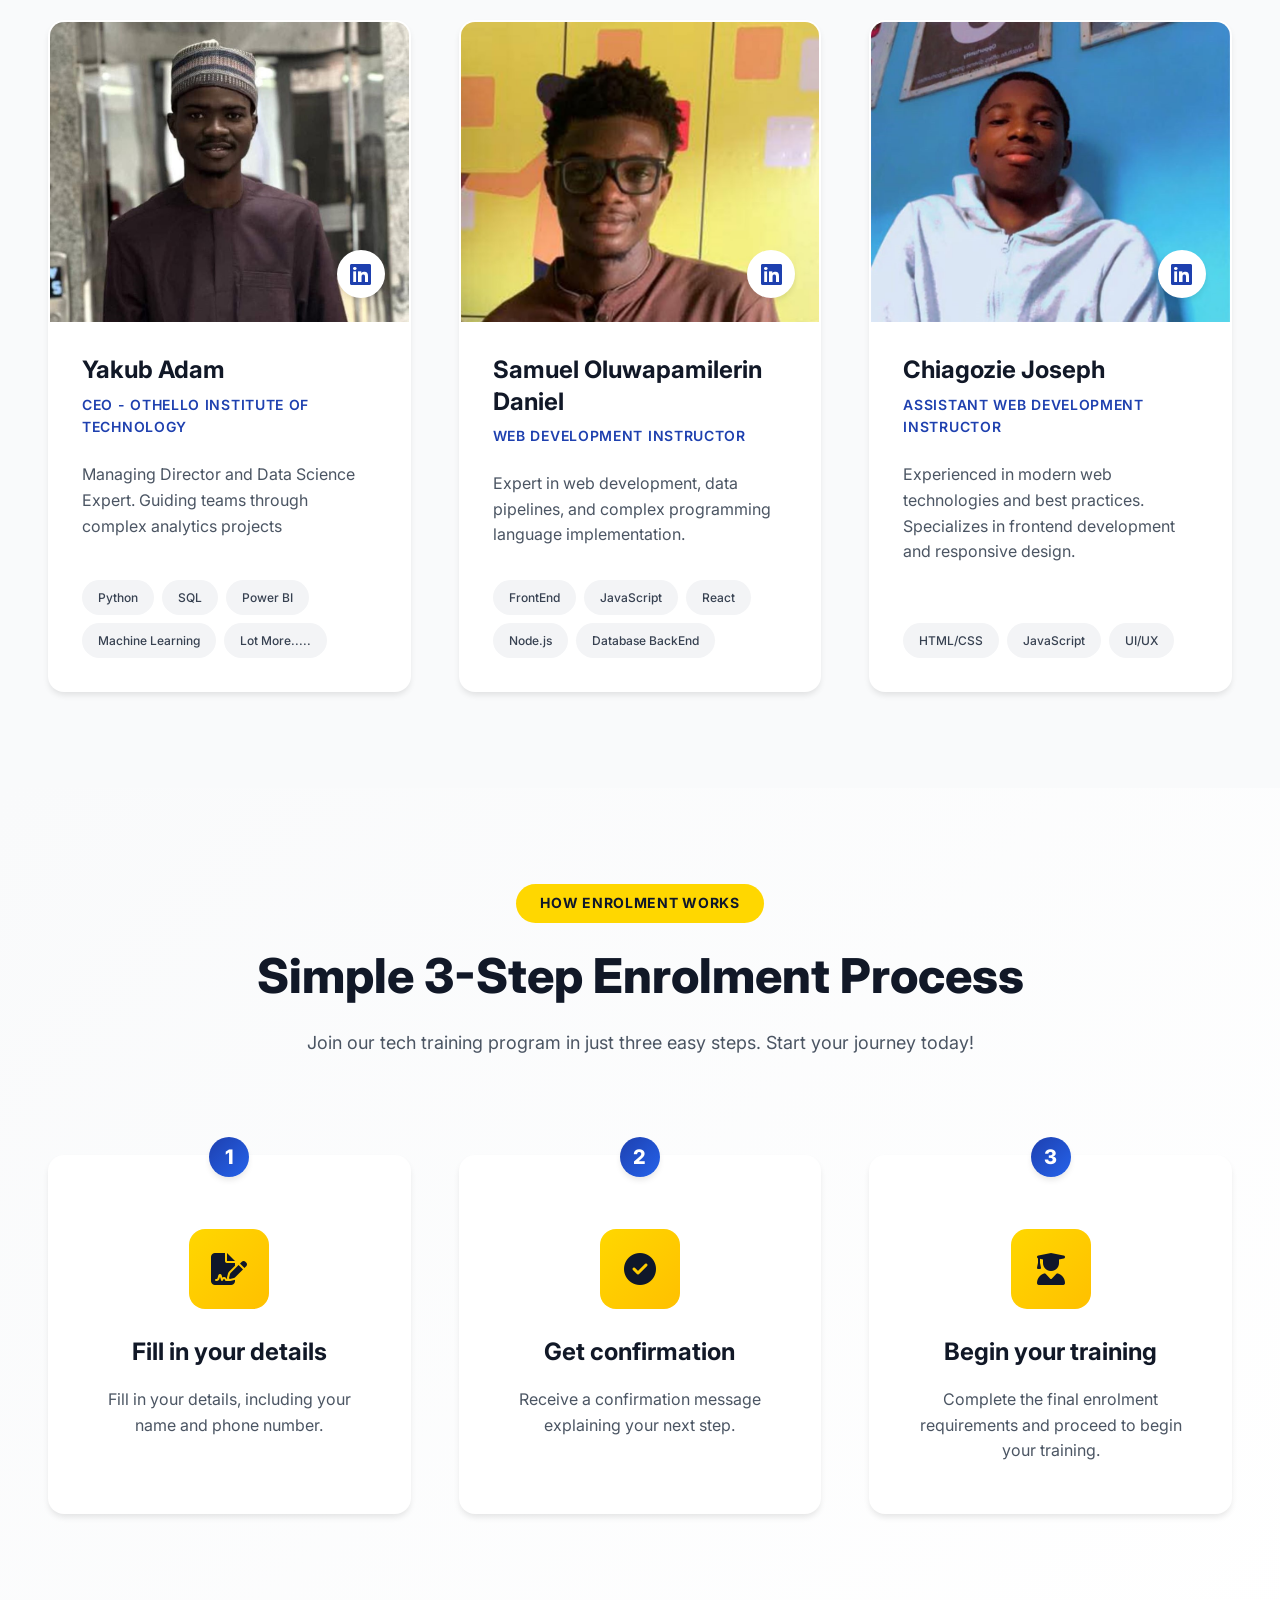
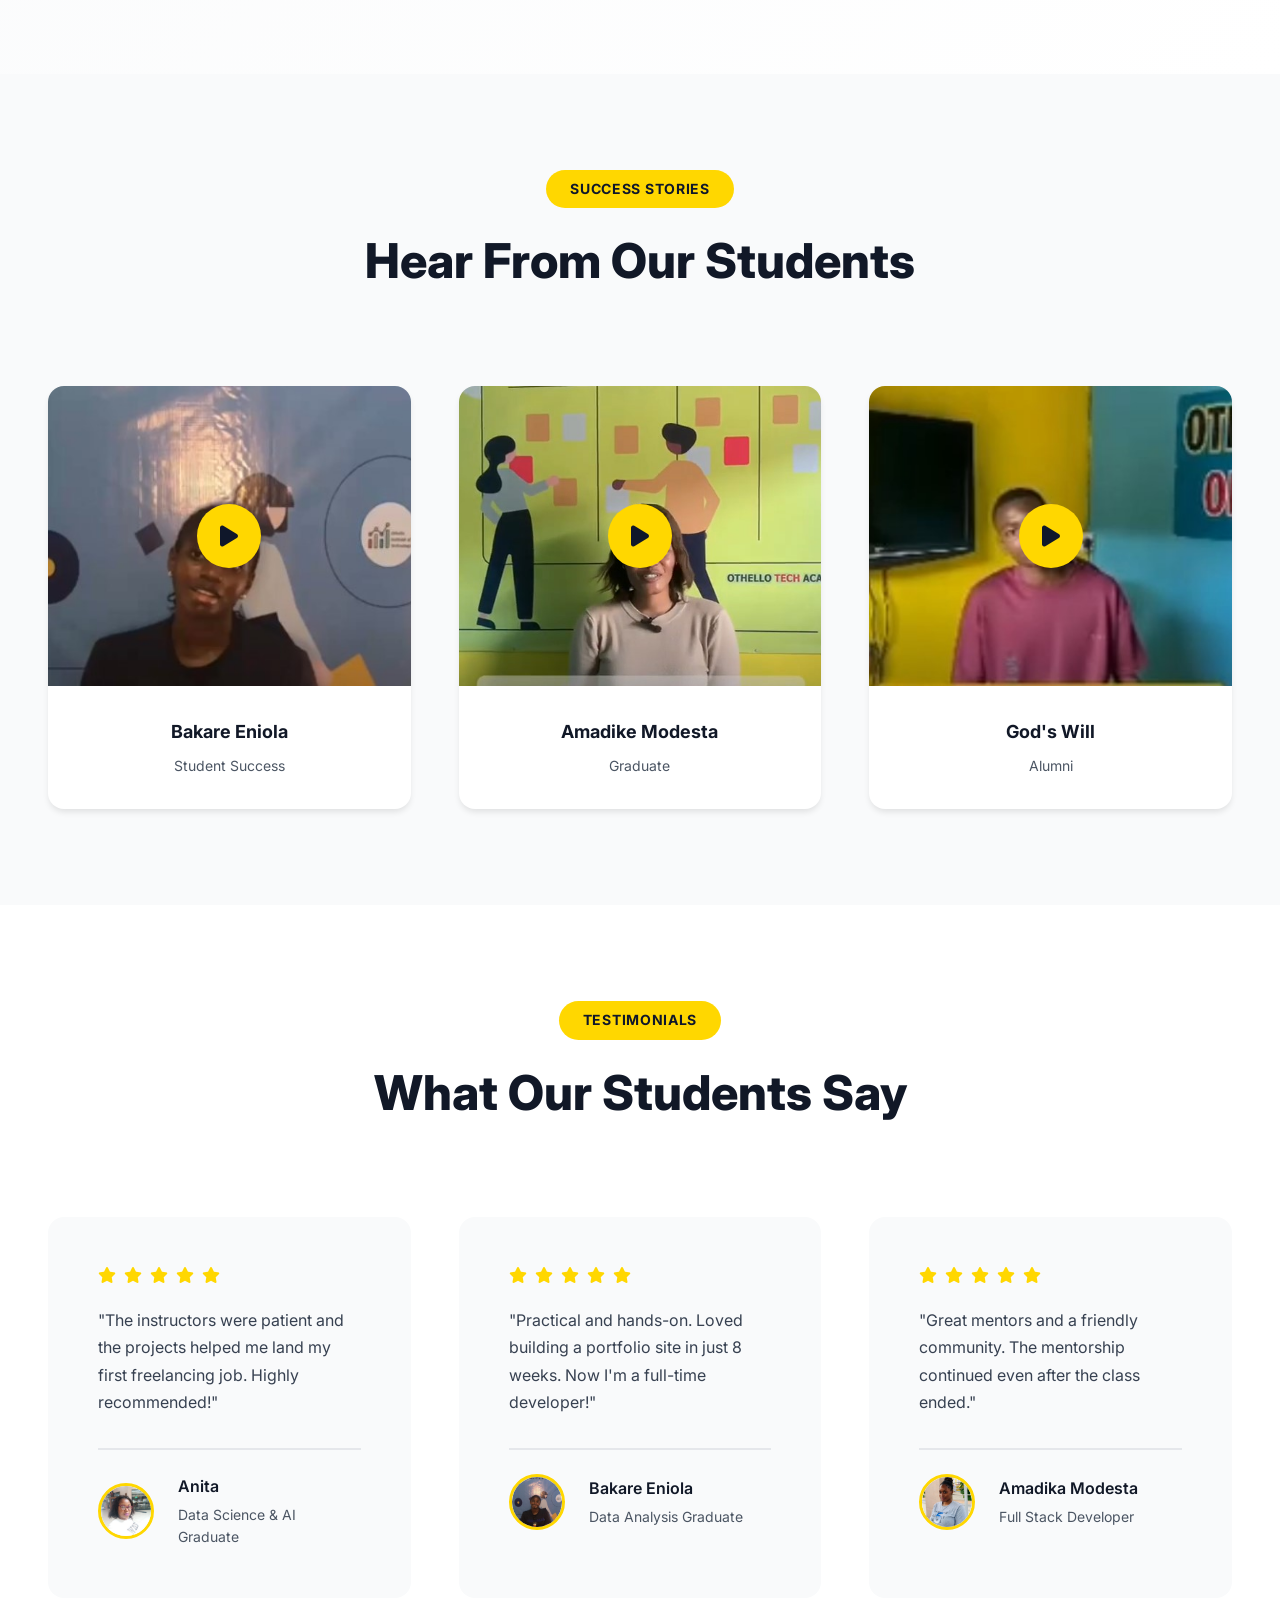
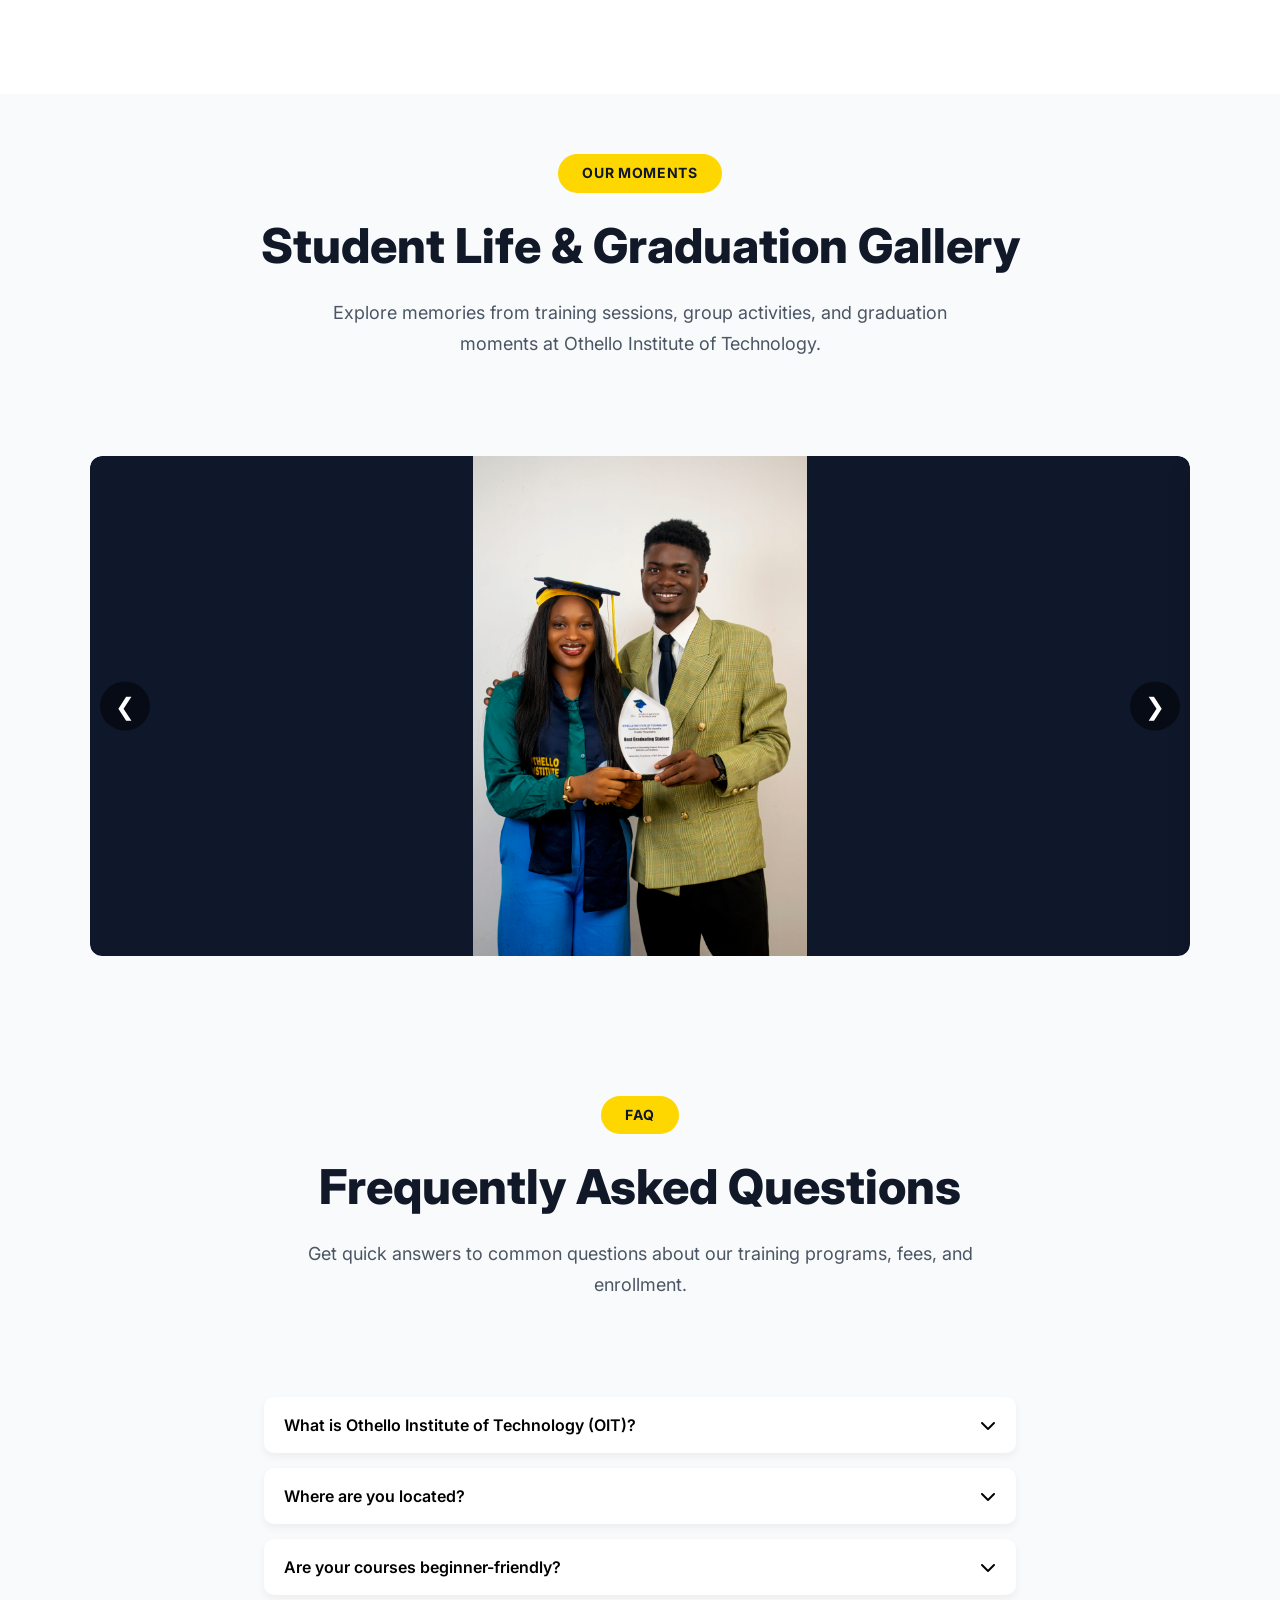
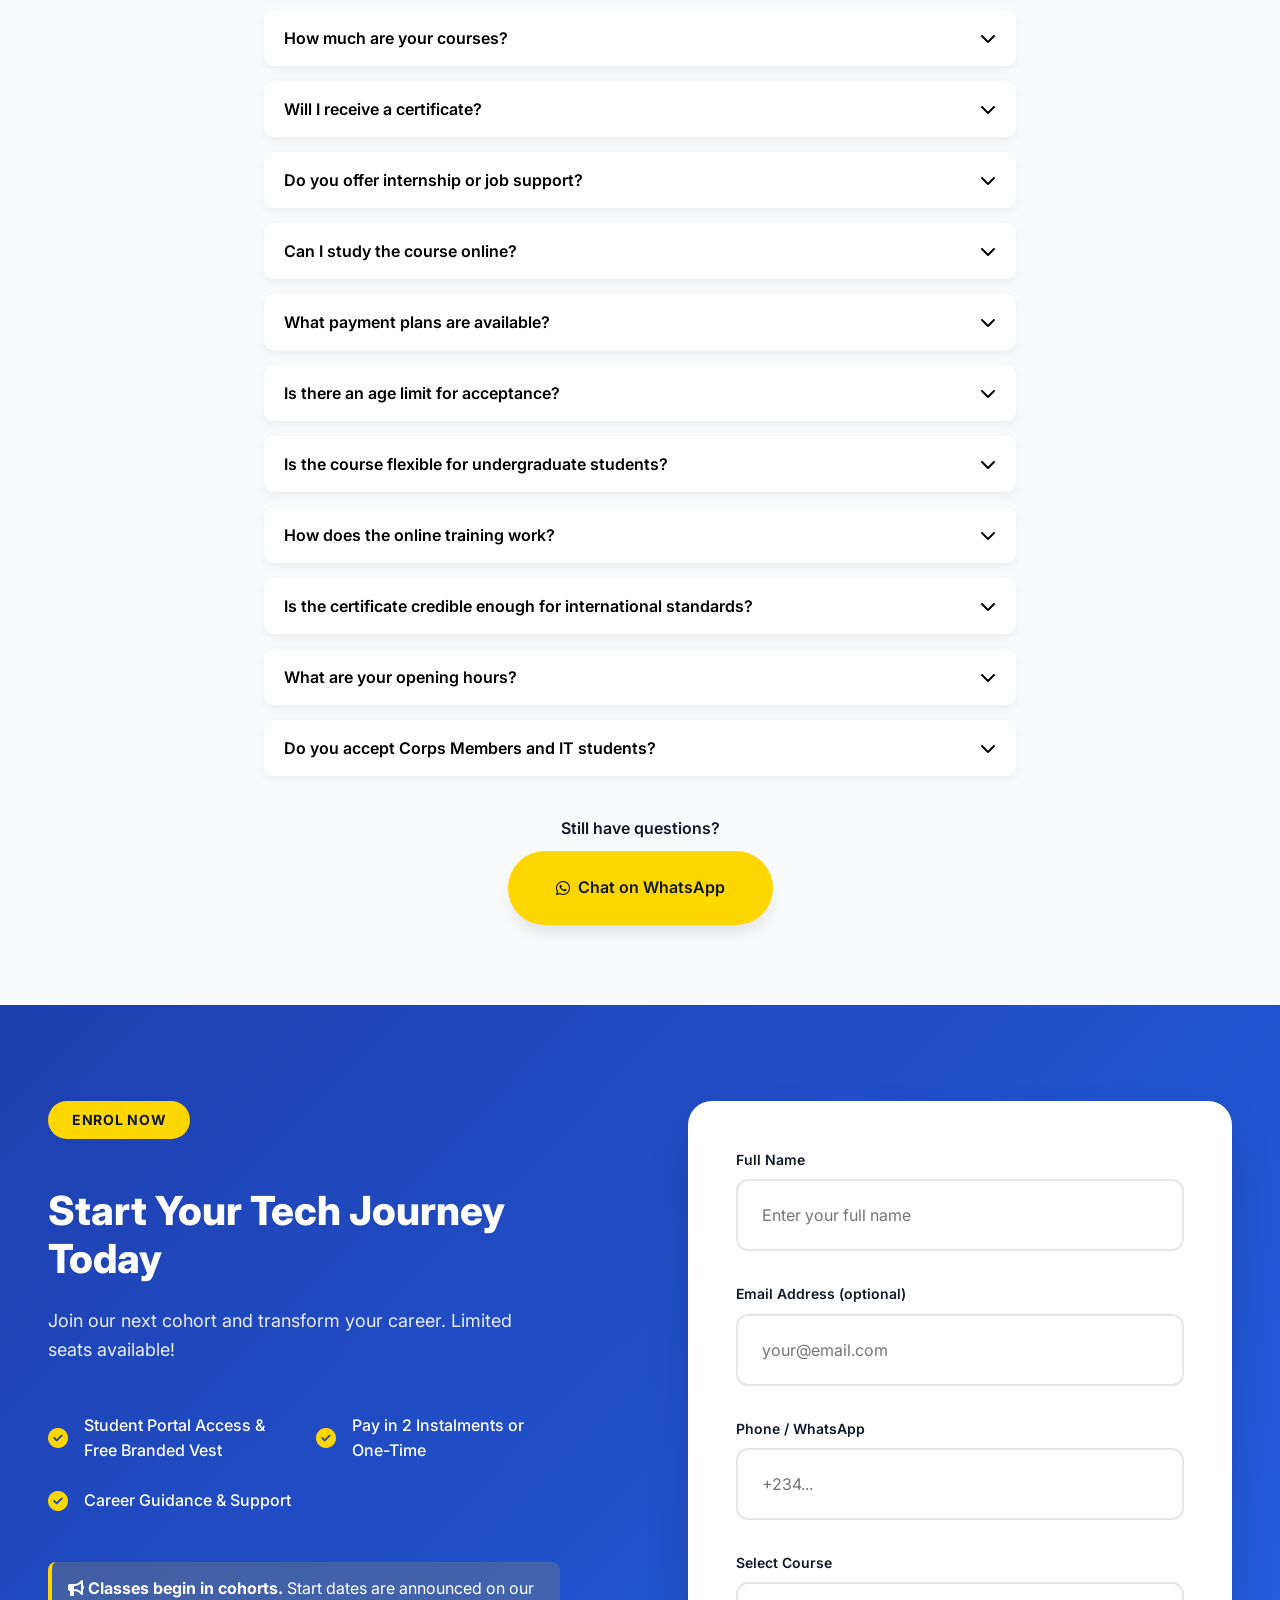
==== commit 435b5306: "Homepage: static hero, SDCC header/footer, pillars, values preview, Why Choose, ENROL NOW, fee/prici" ====
--- a/index.html
+++ b/index.html
@@ -3,11 +3,11 @@
 <head>
   <meta charset="UTF-8">
   <meta name="viewport" content="width=device-width, initial-scale=1.0">
-  <title>Tech Academy in Lagos | Othello Institute of Technology</title>
+  <title>Tech School in Ojo Lagos | Technology Training Academy | OIT</title>
 
 <!-- Meta tags -->
 <meta name="google-site-verification" content="fGhN8cV9Hs3AKEJssye1-yBZep4Xpu9pYL1IyVxYLx4" />
-<meta name="description" content="Tech academy in Ojo, Lagos. ICT, data analysis &amp; web development courses from ₦50,000. Hybrid classes, Canadian certification partnership &amp; job support.">
+<meta name="description" content="Practical technology training academy in Ojo, Lagos. ICT, data analysis and web development courses from ₦60,000. Hybrid classes, Canadian accreditation.">
 
 <meta name="robots" content="index, follow, max-image-preview:large">
 
@@ -15,16 +15,16 @@
 
 <!-- Open Graph -->
 <meta property="og:type" content="website">
-<meta property="og:title" content="Tech Academy in Lagos | Othello Institute of Technology">
-<meta property="og:description" content="Learn ICT, data analysis and web development in Lagos from ₦50,000. Hybrid classes, Canadian certification partnership and job support.">
+<meta property="og:title" content="Tech School in Ojo Lagos | Technology Training Academy | OIT">
+<meta property="og:description" content="Learn ICT, data analysis and web development at a practical technology academy in Ojo, Lagos. Courses from ₦60,000, hybrid classes and Canadian accreditation.">
 <meta property="og:url" content="https://othelloinstituteoftechnology.com/">
 <meta property="og:image" content="https://othelloinstituteoftechnology.com/img/preview_branded.jpg">
 <meta property="og:locale" content="en_NG">
 <meta property="og:site_name" content="Othello Institute of Technology">
-<meta property="og:image:alt" content="Othello Institute of Technology, tech academy in Lagos">
+<meta property="og:image:alt" content="Othello Institute of Technology, technology training academy in Ojo, Lagos">
 <meta name="twitter:card" content="summary_large_image">
-<meta name="twitter:title" content="Tech Academy in Lagos | Othello Institute of Technology">
-<meta name="twitter:description" content="Affordable tech courses in Ojo, Lagos with hybrid classes and job placement support.">
+<meta name="twitter:title" content="Tech School in Ojo Lagos | Technology Training Academy | OIT">
+<meta name="twitter:description" content="Affordable technology training in Ojo, Lagos with hybrid classes, hands-on projects and Canadian accreditation.">
 <meta name="twitter:image" content="https://othelloinstituteoftechnology.com/img/preview_branded.jpg">
 <!-- Canonical URL -->
 <link rel="canonical" href="https://othelloinstituteoftechnology.com/">
@@ -56,12 +56,12 @@
    "url": "https://othelloinstituteoftechnology.com/",
    "logo": "https://othelloinstituteoftechnology.com/img/favicon.png",
    "image": "https://othelloinstituteoftechnology.com/img/preview_branded.jpg",
-   "description": "Tech academy in Ojo, Lagos offering affordable, practical ICT, data analysis and web development training with a Canadian certification partnership.",
+   "description": "Technology training academy in Ojo, Lagos offering affordable, practical ICT, data analysis and web development training. Accredited by Skill Development Council Canada.",
    "telephone": "+2348127961486",
    "email": "othelloinstituteoftechnology@gmail.com",
    "address": {
     "@type": "PostalAddress",
-    "streetAddress": "Iba Housing Estate Market Square Complex, Iba",
+    "streetAddress": "Iba Housing Estate Market Square Complex, Iba Estate",
     "addressLocality": "Ojo",
     "addressRegion": "Lagos",
     "addressCountry": "NG"
@@ -111,7 +111,7 @@
      "item": {
       "@type": "Course",
       "name": "ICT Fundamentals",
-      "description": "Start from zero: computer skills, internet, office tools and digital safety for school and work.",
+      "description": "Build essential computer skills: Word, PowerPoint, Excel, Google Workspace, email and the internet for study, work and everyday life.",
       "provider": {
        "@id": "https://othelloinstituteoftechnology.com/#org"
       },
@@ -123,19 +123,19 @@
       "offers": [
        {
         "@type": "Offer",
-        "name": "Anniversary price, 2 instalments",
+        "name": "Standard fee",
+        "price": 80000,
+        "priceCurrency": "NGN",
+        "availability": "https://schema.org/InStock",
+        "url": "https://othelloinstituteoftechnology.com/courses/ict-fundamentals/"
+       },
+       {
+        "@type": "Offer",
+        "name": "Promotional one-time payment",
         "price": 60000,
         "priceCurrency": "NGN",
         "availability": "https://schema.org/InStock",
-        "url": "https://othelloinstituteoftechnology.com/#courses"
-       },
-       {
-        "@type": "Offer",
-        "name": "One-time payment",
-        "price": 50000,
-        "priceCurrency": "NGN",
-        "availability": "https://schema.org/InStock",
-        "url": "https://othelloinstituteoftechnology.com/#courses"
+        "url": "https://othelloinstituteoftechnology.com/courses/ict-fundamentals/"
        }
       ]
      }
@@ -146,7 +146,7 @@
      "item": {
       "@type": "Course",
       "name": "Data Analysis",
-      "description": "Turn data into decisions with Excel, SQL, Python and Power BI through hands-on projects.",
+      "description": "Turn data into decisions with Excel, Google Sheets, SQL, Python, Power BI and Tableau through hands-on projects and business case studies.",
       "provider": {
        "@id": "https://othelloinstituteoftechnology.com/#org"
       },
@@ -162,7 +162,7 @@
         "price": 210000,
         "priceCurrency": "NGN",
         "availability": "https://schema.org/InStock",
-        "url": "https://othelloinstituteoftechnology.com/#courses"
+        "url": "https://othelloinstituteoftechnology.com/courses/data-analysis/"
        },
        {
         "@type": "Offer",
@@ -170,7 +170,7 @@
         "price": 180000,
         "priceCurrency": "NGN",
         "availability": "https://schema.org/InStock",
-        "url": "https://othelloinstituteoftechnology.com/#courses"
+        "url": "https://othelloinstituteoftechnology.com/courses/data-analysis/"
        }
       ]
      }
@@ -181,7 +181,7 @@
      "item": {
       "@type": "Course",
       "name": "Coding / Frontend Web Development",
-      "description": "Learn to build modern, responsive websites and launch your tech career.",
+      "description": "Learn to build modern, responsive websites with HTML, CSS and JavaScript, and complete real website projects.",
       "provider": {
        "@id": "https://othelloinstituteoftechnology.com/#org"
       },
@@ -197,7 +197,7 @@
         "price": 110000,
         "priceCurrency": "NGN",
         "availability": "https://schema.org/InStock",
-        "url": "https://othelloinstituteoftechnology.com/#courses"
+        "url": "https://othelloinstituteoftechnology.com/courses/frontend-web-development/"
        },
        {
         "@type": "Offer",
@@ -205,7 +205,7 @@
         "price": 100000,
         "priceCurrency": "NGN",
         "availability": "https://schema.org/InStock",
-        "url": "https://othelloinstituteoftechnology.com/#courses"
+        "url": "https://othelloinstituteoftechnology.com/courses/frontend-web-development/"
        }
       ]
      }
@@ -216,7 +216,7 @@
      "item": {
       "@type": "Course",
       "name": "Coding / Full Stack Web Development",
-      "description": "Frontend and backend web development: build complete, real-world applications from scratch.",
+      "description": "Frontend and backend web development with database management, using Python with Django or Node.js with MongoDB.",
       "provider": {
        "@id": "https://othelloinstituteoftechnology.com/#org"
       },
@@ -232,7 +232,7 @@
         "price": 210000,
         "priceCurrency": "NGN",
         "availability": "https://schema.org/InStock",
-        "url": "https://othelloinstituteoftechnology.com/#courses"
+        "url": "https://othelloinstituteoftechnology.com/courses/full-stack-web-development/"
        },
        {
         "@type": "Offer",
@@ -240,7 +240,7 @@
         "price": 180000,
         "priceCurrency": "NGN",
         "availability": "https://schema.org/InStock",
-        "url": "https://othelloinstituteoftechnology.com/#courses"
+        "url": "https://othelloinstituteoftechnology.com/courses/full-stack-web-development/"
        }
       ]
      }
@@ -266,6 +266,7 @@
         <ul>
           
           <li><a href="#courses">Courses &amp; Prices</a></li>
+          <li><a href="./about/">About</a></li>
           <li><a href="#why-choose">Why Us</a></li>
           <!-- <li><a href="#scholarship">Scholarship</a></li> -->
           <li><a href="#testimonials">Reviews</a></li>
@@ -275,16 +276,24 @@
           <li><a href="./blog/index.html">Blog</a></li>
           <li><a href="#location">Location</a></li>
           <li><a href="#" class="verify-cert-link">Certificate</a></li>
-          <li><a href="#register" class="nav-cta">Register Now</a></li>
+          <li><a href="#register" class="nav-cta">ENROL NOW</a></li>
           
           
         </ul>
       </nav>
+      <div class="header-accred">
+        <img src="./img/sdcc-logo.jpg" alt="Skill Development Council Canada logo" width="838" height="312">
+        <span class="accred-label">Accredited By Skill Development Council Canada</span>
+      </div>
       <button class="mobile-toggle" aria-label="Toggle menu">
         <i class="fa-solid fa-bars"></i>
       </button>
     </div>
   </header>
+  <div class="accred-strip">
+    <img src="./img/sdcc-logo.jpg" alt="Skill Development Council Canada logo" width="838" height="312">
+    <span class="accred-label">Accredited By Skill Development Council Canada</span>
+  </div>
 
   <!-- Hero Section with Auto-Changing Background -->
   <section class="hero-slider">
@@ -303,29 +312,18 @@
             <span>Over 500+ Students Trained</span>
           </div>
           
-          <!-- Animated Text Slider -->
-          <h1 class="hero-h1">Tech Academy in Lagos: Learn In-Demand Digital Skills</h1>
-          <div class="text-slider-container">
-            <div class="hero-title" role="presentation">
-              <span class="text-slider">
-                <span class="text-slide">Learn Tech. Earn More. Gain Global Recognition.</span>
-                <span class="text-slide">Learn Digital Skills. Increase Your Income. Get Certified Through Our Canadian Partnership.</span>
-                <span class="text-slide">Canadian Certification Partnership. Practical Skills. Real Careers.</span>
-              </span>
-            </div>
-          </div>
-          
+          <h1 class="hero-headline">Learn Tech. Build Skills. Shape Your Future.</h1>
           <p class="hero-subtitle">
-            Othello Institute of Technology is a tech academy in Ojo, Lagos. Learn ICT, data analysis and frontend or full stack web development through practical hybrid training, plus bonus recorded sessions in data science, cybersecurity, UI/UX, Python, graphics design and AI.
+            Practical Technology Training Academy in Ojo, Lagos. Develop in-demand digital skills through hands-on learning, real-world projects and expert guidance.
           </p>
           <div class="hero-cta">
             <a href="#register" class="btn btn-primary">
-              <span>Register Now</span>
+              <span>ENROL NOW</span>
               <i class="fas fa-arrow-right"></i>
             </a>
             <a href="#courses" class="btn btn-secondary">
               <i class="fas fa-play-circle"></i>
-              <span>Explore Courses</span>
+              <span>EXPLORE COURSES</span>
             </a>
           </div>
           <div class="hero-stats">
@@ -350,40 +348,40 @@
         <span class="section-badge">Our Programs</span>
         <h2 class="section-title">Choose Your Path to Success</h2>
         <p class="section-description">
-          Whether you're starting from scratch or looking to advance your skills, 
-          we have the perfect program for you. <strong>These are our 5th Year Anniversary Discounted Prices.</strong>
+          Whether you're starting from scratch or looking to advance your skills,
+          we have the right programme for you. Fees and payment options are shown on each course.
         </p>
       </div>
 
       <div class="courses-grid courses-4">
         <div class="course-card price-card">
-          <div class="course-image"><img src="./img/ict-fundamentals.jpg" alt="ICT Fundamentals course in Lagos" loading="lazy"><div class="course-badge popular">Beginner Friendly</div></div>
+          <div class="course-image"><img src="./img/ict-fundamentals.jpg" alt="ICT Fundamentals training at the ICT training centre in Ojo, Lagos" loading="lazy"><div class="course-badge popular">Beginner Friendly</div></div>
           <div class="course-content">
             <div class="course-meta"><span><i class="fas fa-clock"></i> 2½ Months (10 Weeks)</span><span><i class="fas fa-laptop-house"></i> Hybrid</span></div>
             <h3>ICT Fundamentals</h3>
-            <p>Start from zero: computer skills, internet, office tools and digital safety for school and work.</p>
+            <p>Build essential computer skills: Word, PowerPoint, Excel, Google Workspace, email and the internet for study, work and everyday life.</p>
             <div class="price-box">
-              <span class="price-label">5th Anniversary Discounted Price</span>
+              <span class="price-label">Promotional One-Time Payment</span>
               <span class="price-main">₦60,000</span>
-              <span class="price-sub">pay in 2 instalments (70% + 30% later)</span>
-              <span class="price-once">or <strong>₦50,000</strong> one-time payment</span>
+              <span class="price-once">Standard fee: <strong>₦80,000</strong></span>
             </div>
             <ul class="course-features">
               <li><i class="fas fa-check"></i> Computer &amp; Internet Basics</li>
-              <li><i class="fas fa-check"></i> Office &amp; Google Workspace Tools</li>
-              <li><i class="fas fa-check"></i> Digital Safety &amp; Productivity</li>
+              <li><i class="fas fa-check"></i> Word, PowerPoint, Excel &amp; Google Workspace</li>
+              <li><i class="fas fa-check"></i> Email &amp; Digital Safety</li>
             </ul>
             <p class="course-bonus"><i class="fas fa-gift"></i> <strong>Bonus:</strong> Recorded session in Graphics Design, AI for Content Creation and Automation</p>
-            <a href="#register" class="course-btn"><span>Enroll Now</span><i class="fas fa-arrow-right"></i></a>
+            <a href="./courses/ict-fundamentals/" class="course-more">View full course details<span class="sr-only">: ICT Fundamentals</span></a>
+            <a href="#register" class="course-btn"><span>ENROL NOW</span><i class="fas fa-arrow-right"></i></a>
           </div>
         </div>
 
         <div class="course-card price-card">
-          <div class="course-image"><img src="./img/data1.jpg" alt="Data analysis course in Lagos" loading="lazy"><div class="course-badge popular">Most Popular</div></div>
+          <div class="course-image"><img src="./img/data1.jpg" alt="Data analysis training in Lagos: learner working with data dashboards" loading="lazy"><div class="course-badge popular">Most Popular</div></div>
           <div class="course-content">
             <div class="course-meta"><span><i class="fas fa-clock"></i> 4½ Months (18 Weeks)</span><span><i class="fas fa-laptop-house"></i> Hybrid</span></div>
-            <h3>Data Analytics</h3>
-            <p>Turn data into decisions with Excel, SQL, Python and Power BI through hands-on projects.</p>
+            <h3>Data Analysis</h3>
+            <p>Turn data into decisions with Excel, Google Sheets, SQL, Python, Power BI and Tableau through hands-on projects and business case studies.</p>
             <div class="price-box">
               <span class="price-label">5th Anniversary Discounted Price</span>
               <span class="price-main">₦210,000</span>
@@ -396,16 +394,17 @@
               <li><i class="fas fa-check"></i> Power BI &amp; Tableau</li>
             </ul>
             <p class="course-bonus"><i class="fas fa-gift"></i> <strong>Bonus:</strong> Recorded session in Data Science course</p>
-            <a href="#register" class="course-btn"><span>Enroll Now</span><i class="fas fa-arrow-right"></i></a>
+            <a href="./courses/data-analysis/" class="course-more">View full course details<span class="sr-only">: Data Analysis</span></a>
+            <a href="#register" class="course-btn"><span>ENROL NOW</span><i class="fas fa-arrow-right"></i></a>
           </div>
         </div>
 
         <div class="course-card price-card">
-          <div class="course-image"><img src="./img/download.jpeg" alt="Frontend web development course in Lagos" loading="lazy"><div class="course-badge popular">Career Change</div></div>
+          <div class="course-image"><img src="./img/Become_a_Front_End_Developer.avif" alt="Frontend web development training in Lagos: learner reading website code" loading="lazy"><div class="course-badge popular">Career Change</div></div>
           <div class="course-content">
             <div class="course-meta"><span><i class="fas fa-clock"></i> 2½ Months (10 Weeks)</span><span><i class="fas fa-laptop-house"></i> Hybrid</span></div>
             <h3>Coding / Frontend Web Development</h3>
-            <p>Learn to build modern, responsive websites and launch your tech career.</p>
+            <p>Learn to build modern, responsive websites with HTML, CSS and JavaScript, and complete real website projects for your portfolio.</p>
             <div class="price-box">
               <span class="price-label">5th Anniversary Discounted Price</span>
               <span class="price-main">₦110,000</span>
@@ -418,16 +417,17 @@
               <li><i class="fas fa-check"></i> Portfolio Projects</li>
             </ul>
             <p class="course-bonus"><i class="fas fa-gift"></i> <strong>Bonus:</strong> Recorded session in UI/UX Design and Python Programming</p>
-            <a href="#register" class="course-btn"><span>Enroll Now</span><i class="fas fa-arrow-right"></i></a>
+            <a href="./courses/frontend-web-development/" class="course-more">View full course details<span class="sr-only">: Coding / Frontend Web Development</span></a>
+            <a href="#register" class="course-btn"><span>ENROL NOW</span><i class="fas fa-arrow-right"></i></a>
           </div>
         </div>
 
         <div class="course-card price-card">
-          <div class="course-image"><img src="./img/download.jpeg" alt="Full stack web development course in Lagos" loading="lazy"><div class="course-badge popular">Career Change</div></div>
+          <div class="course-image"><img src="./img/download.jpeg" alt="Full stack web development training in Lagos: developer coding on multiple screens" loading="lazy"><div class="course-badge popular">Career Change</div></div>
           <div class="course-content">
             <div class="course-meta"><span><i class="fas fa-clock"></i> 4½ Months (18 Weeks)</span><span><i class="fas fa-laptop-house"></i> Hybrid</span></div>
             <h3>Coding / Full Stack Web Development</h3>
-            <p>Frontend and backend web development: build complete, real-world applications from scratch.</p>
+            <p>Go from frontend to backend: build complete web applications with databases, using Python with Django or Node.js with MongoDB.</p>
             <div class="price-box">
               <span class="price-label">5th Anniversary Discounted Price</span>
               <span class="price-main">₦210,000</span>
@@ -435,27 +435,22 @@
               <span class="price-once">or <strong>₦180,000</strong> one-time payment</span>
             </div>
             <ul class="course-features">
-              <li><i class="fas fa-check"></i> HTML, CSS, JavaScript &amp; React</li>
-              <li><i class="fas fa-check"></i> Node.js &amp; Databases (Backend)</li>
+              <li><i class="fas fa-check"></i> HTML, CSS &amp; JavaScript</li>
+              <li><i class="fas fa-check"></i> Backend: Django or Node.js with MongoDB</li>
               <li><i class="fas fa-check"></i> Portfolio Projects</li>
             </ul>
             <p class="course-bonus"><i class="fas fa-gift"></i> <strong>Bonus:</strong> Recorded session in Cyber Security</p>
-            <a href="#register" class="course-btn"><span>Enroll Now</span><i class="fas fa-arrow-right"></i></a>
+            <a href="./courses/full-stack-web-development/" class="course-more">View full course details<span class="sr-only">: Coding / Full Stack Web Development</span></a>
+            <a href="#register" class="course-btn"><span>ENROL NOW</span><i class="fas fa-arrow-right"></i></a>
           </div>
         </div>
       </div>
       <div class="fee-cards">
-        <div class="fee-card">
-          <div class="fee-icon"><i class="fas fa-pen-to-square"></i></div>
-          <span class="fee-title">Registration Fee</span>
-          <span class="fee-value">₦3,000</span>
-          <span class="fee-text">Applies to all courses.</span>
-        </div>
         <div class="fee-card">
           <div class="fee-icon"><i class="fas fa-certificate"></i></div>
           <span class="fee-title">Canadian Certificate Application</span>
           <span class="fee-value">₦35,000</span>
-          <span class="fee-text">Through our partnership with Skill Development Council Canada.</span>
+          <span class="fee-text">Apply through our Skill Development Council Canada partnership.</span>
         </div>
         <div class="fee-card fee-includes">
           <div class="fee-icon"><i class="fas fa-gift"></i></div>
@@ -463,7 +458,7 @@
           <ul>
             <li><i class="fas fa-check"></i> Student portal access</li>
             <li><i class="fas fa-check"></i> Free branded vest</li>
-            <li><i class="fas fa-check"></i> CV, LinkedIn and job placement support</li>
+            <li><i class="fas fa-check"></i> Career guidance, CV and LinkedIn support</li>
           </ul>
         </div>
       </div>
@@ -475,26 +470,57 @@
     <div class="container">
       <div class="section-header">
         <span class="section-badge">About Us</span>
-        <h2 class="section-title">A Tech Academy in Lagos Built for Beginners and Career Switchers</h2>
-        <p class="section-description">
-          Othello Institute of Technology is a tech training center in Ojo, Lagos. We teach practical, in-demand tech skills through hybrid classes (online and physical), real-world projects, a recognized Canadian certificate and job support.
-        </p>
+        <h2 class="section-title">A Technology Academy in Ojo, Lagos Built for Beginners and Career Switchers</h2>
+        <div class="about-intro">
+          <p>Technology is evolving, and learning how to use digital tools is only the beginning. What matters is the ability to apply those skills, solve real-world problems, and leverage Artificial Intelligence to work smarter and create meaningful solutions.</p>
+          <p>At Othello Institute of Technology (OIT), we go beyond theoretical lessons. We equip learners with practical technology skills through guided training, hands-on projects, real-world case studies, and exposure to emerging technologies.</p>
+          <p>Whether you are a beginner looking to start a career in technology or a professional seeking to advance your skills, we provide a supportive learning environment designed to help you grow.</p>
+        </div>
       </div>
       <div class="about-grid">
         <div class="about-card">
           <h3>In-Demand Tech Skills to Learn in 2026</h3>
-          <p>Data analysis, software development, cybersecurity, data science, generative AI and UI/UX design are among the most sought-after skills. Not sure where to start? Data analysis, web development and ICT fundamentals are the best tech skills for beginners.</p>
+          <p>Data analysis, software development, cybersecurity, data science, generative AI and UI/UX design are among the most sought-after skills. Not sure where to start? Data analysis training, web development training and ICT fundamentals are good places to begin.</p>
           <a href="#courses" class="about-link">See all courses <i class="fas fa-arrow-right"></i></a>
         </div>
         <div class="about-card">
           <h3>Affordable Tech Courses in Nigeria</h3>
-          <p>Pay in two instalments (70% first, 30% later) or save with a one-time payment. See our <a href="#courses">5th Anniversary discounted prices</a>. Evening classes are available for undergraduates and working professionals.</p>
-          <a href="#register" class="about-link">Register now <i class="fas fa-arrow-right"></i></a>
+          <p>Our fees are published openly on each <a href="#courses">course</a>, with flexible payment arrangements. Evening classes are available for undergraduates and working professionals.</p>
+          <a href="#register" class="about-link">ENROL NOW <i class="fas fa-arrow-right"></i></a>
         </div>
         <div class="about-card">
-          <h3>Hybrid Training and Canadian Certification</h3>
-          <p>Study online, in person or both. Through our partnership with Skill Development Council Canada, graduates can apply for a Canadian certificate. You also get CV, LinkedIn and job placement support. Open Mon-Fri 9am-6pm, Sat 12pm-6pm.</p>
+          <h3>Hybrid Training and Canadian Accreditation</h3>
+          <p>Study online, in person or both. OIT is accredited by Skill Development Council Canada, and graduates can apply for a Canadian certificate through our partnership. You also get career guidance, CV and LinkedIn support. Open Mon-Fri 9am-6pm, Sat 12pm-6pm.</p>
           <a href="#faq" class="about-link">Read the FAQ <i class="fas fa-arrow-right"></i></a>
+        </div>
+      </div>
+    </div>
+  </section>
+
+
+  <!-- Learning Pillars -->
+  <section id="approach" class="why-section pillars-section">
+    <div class="container">
+      <div class="section-header">
+        <span class="section-badge">Our Approach</span>
+        <h2 class="section-title">Our Three Learning Pillars</h2>
+        <p class="section-description">How we teach technology at our training academy in Ojo, Lagos.</p>
+      </div>
+      <div class="why-grid pillars-grid">
+        <div class="why-card">
+          <div class="why-icon"><i class="fas fa-chalkboard-user"></i></div>
+          <h3>Guided Learning</h3>
+          <p>We break down complex technical concepts into understandable lessons and guide learners throughout their training journey.</p>
+        </div>
+        <div class="why-card">
+          <div class="why-icon"><i class="fas fa-laptop-code"></i></div>
+          <h3>Practical Application</h3>
+          <p>Students engage in exercises, assignments and real-world projects that develop their technical abilities and problem-solving skills.</p>
+        </div>
+        <div class="why-card">
+          <div class="why-icon"><i class="fas fa-robot"></i></div>
+          <h3>AI Integration</h3>
+          <p>We introduce relevant Artificial Intelligence tools and techniques that help learners improve productivity, work smarter and adapt to the evolving technology landscape.</p>
         </div>
       </div>
     </div>
@@ -506,12 +532,25 @@
       <div class="section-header">
         <span class="section-badge">Who We Are</span>
         <h2 class="section-title">Our Vision, Mission and Core Values</h2>
-        <p class="section-description">Othello Institute of Technology delivers affordable, practical, hands-on technology education, complemented by internationally oriented certification opportunities through our Canadian certification partnership.</p>
+        <p class="section-description">The purpose and principles that guide how we teach and support our learners.</p>
       </div>
       <div class="about-grid">
         <div class="about-card"><h3>Our Vision</h3><p>To become the number one technology academy in Ojo, Lagos, delivering quality, practical, and industry-relevant technology education that prepares learners for an ever-evolving digital world.</p></div>
-        <div class="about-card"><h3>Our Mission</h3><p>To equip young people, graduates, job seekers, professionals, business owners, Corps Members &amp; IT Students and career changers with practical, industry-relevant technology skills through experienced instructors, empowering them to enhance their employability, advance their careers, and succeed in entrepreneurship.</p></div>
-        <div class="about-card"><h3>Our Core Values</h3><ul class="values-list"><li><strong>Excellence:</strong> We keep high standards in teaching, service, learning materials and student experience.</li><li><strong>Practical Learning:</strong> We prioritise hands-on practice, applied assignments and real projects.</li><li><strong>Integrity:</strong> We are honest about course outcomes, fees, certificates and policies.</li><li><strong>Student Success:</strong> We support learners towards employment, career growth or entrepreneurship.</li><li><strong>Professionalism:</strong> We communicate respectfully, meet commitments and stay organised.</li><li><strong>Discipline:</strong> We are punctual, follow agreed processes and uphold fair standards.</li><li><strong>Continuous Learning:</strong> We keep improving our teaching, course content and systems.</li></ul></div>
+        <div class="about-card"><h3>Our Mission</h3><p>To equip young people, secondary school leavers, undergraduates, graduates, job seekers, professionals, business owners, Corps Members &amp; IT Students and career changers with practical, industry-relevant technology skills through experienced instructors, empowering them to enhance their employability, advance their careers, and succeed in entrepreneurship.</p></div>
+        <div class="about-card"><h3>Our Unique Selling Proposition</h3><p>Othello Institute of Technology delivers affordable, practical, hands-on technology education complemented by internationally oriented certification opportunities through its Canadian certification partnership.</p><ul class="values-list"><li>Canadian Accreditation</li><li>Practical, Hands-on Training</li><li>Affordable and Accessible Education</li></ul></div>
+      </div>
+      <h3 class="values-preview-title">Our Seven Core Values</h3>
+      <ul class="values-preview">
+        <li class="value-tile"><i class="fas fa-award" aria-hidden="true"></i><h4>Excellence</h4><p>High standards in teaching and service</p></li>
+        <li class="value-tile"><i class="fas fa-laptop-code" aria-hidden="true"></i><h4>Practical Learning</h4><p>Hands-on practice and real projects</p></li>
+        <li class="value-tile"><i class="fas fa-handshake" aria-hidden="true"></i><h4>Integrity</h4><p>Honest and open about outcomes and fees</p></li>
+        <li class="value-tile"><i class="fas fa-user-graduate" aria-hidden="true"></i><h4>Student Success</h4><p>Support towards work, growth and enterprise</p></li>
+        <li class="value-tile"><i class="fas fa-briefcase" aria-hidden="true"></i><h4>Professionalism</h4><p>Respectful, reliable and organised</p></li>
+        <li class="value-tile"><i class="fas fa-clock" aria-hidden="true"></i><h4>Discipline</h4><p>Punctual, accountable and consistent</p></li>
+        <li class="value-tile"><i class="fas fa-book-open" aria-hidden="true"></i><h4>Continuous Learning</h4><p>Always improving as technology evolves</p></li>
+      </ul>
+      <div class="values-preview-cta">
+        <a href="./about/#core-values" class="btn btn-primary"><span>Read our full story</span><i class="fas fa-arrow-right"></i></a>
       </div>
     </div>
   </section>
@@ -605,11 +644,44 @@
 
       <div class="why-grid">
         <div class="why-card">
+          <div class="why-icon"><i class="fas fa-certificate"></i></div>
+          <h3>Canadian Accreditation</h3>
+          <p>OIT is accredited by Skill Development Council Canada. Graduates can apply for an internationally oriented Canadian certificate through our partnership with SDCC.</p>
+        </div>
+
+        <div class="why-card">
+          <div class="why-icon"><i class="fas fa-laptop-code"></i></div>
+          <h3>Practical, Hands-on Training</h3>
+          <p>Learn through guided exercises, assignments and real-world projects, so you finish with skills you can use immediately and a portfolio to show.</p>
+        </div>
+
+        <div class="why-card">
+          <div class="why-icon"><i class="fas fa-tags"></i></div>
+          <h3>Affordable Education</h3>
+          <p>Accessible fees with flexible payment arrangements. Our course fees are published on this page, with no hidden costs.</p>
+        </div>
+
+        <div class="why-card">
           <div class="why-icon"><i class="fas fa-chalkboard-teacher"></i></div>
-          <h3>In-Depth Practical Training</h3>
-          <p>Our classes are practical from day one. You practise every topic with guided exercises and real projects, so you finish with skills you can use immediately and a portfolio to show.</p>
-        </div>
-
+          <h3>Experienced Instructors</h3>
+          <p>Learn from instructors with relevant technical knowledge and practical experience.</p>
+        </div>
+
+        <div class="why-card">
+          <div class="why-icon"><i class="fas fa-briefcase"></i></div>
+          <h3>Career Development Support</h3>
+          <p>Receive guidance on CV development, LinkedIn optimisation, mentorship and access to relevant internship and employment opportunities where available.</p>
+        </div>
+
+        <div class="why-card">
+          <div class="why-icon"><i class="fas fa-people-group"></i></div>
+          <h3>Supportive Learning Environment</h3>
+          <p>Benefit from guided learning, student support and a structured training environment.</p>
+        </div>
+      </div>
+
+      <h3 class="subsection-title">Additional Student Benefits</h3>
+      <div class="why-grid benefits-grid">
         <div class="why-card">
           <div class="why-icon"><i class="fas fa-laptop-code"></i></div>
           <h3>Student Portal: Learn Anytime</h3>
@@ -621,24 +693,11 @@
           <h3>Free Branded Vest</h3>
           <p>Every student gets a free Othello Tech branded vest. Join the OIT community and wear your achievement proudly.</p>
         </div>
-
-        <div class="why-card">
-          <div class="why-icon"><i class="fas fa-briefcase"></i></div>
-          <h3>Job Placement Support</h3>
-          <p>You are guided on CV preparation and optimization and LinkedIn optimization, and you get access to verified tech companies you can apply to after learning with us.</p>
-        </div>
-
-        <div class="why-card">
-          <div class="why-icon"><i class="fas fa-certificate"></i></div>
-          <h3>Canadian Certification Partnership</h3>
-          <p>Through our partnership with Skill Development Council Canada, you can apply for an internationally oriented Canadian certificate when you complete your course.</p>
-        </div>
-
-        <div class="why-card">
-          <div class="why-icon"><i class="fas fa-tags"></i></div>
-          <h3>Affordable, Transparent Pricing</h3>
-          <p>Our course fees are published on this page. No hidden costs: pay in two instalments or save with a one-time payment.</p>
-        </div>
+      </div>
+
+      <div class="career-note">
+        <i class="fas fa-route" aria-hidden="true"></i>
+        <p>We support our learners beyond the classroom through career guidance, CV and LinkedIn optimisation, mentorship, and access to relevant internship and employment opportunities where available. While employment is not guaranteed, we help learners prepare for available opportunities.</p>
       </div>
     </div>
   </section>
@@ -767,8 +826,8 @@
   <section id="registration-process" class="registration-process-section">
     <div class="container">
       <div class="section-header">
-        <span class="section-badge">How Registration Works</span>
-        <h2 class="section-title">Simple 3-Step Registration Process</h2>
+        <span class="section-badge">How Enrolment Works</span>
+        <h2 class="section-title">Simple 3-Step Enrolment Process</h2>
         <p class="section-description">
           Join our tech training program in just three easy steps. Start your journey today!
         </p>
@@ -780,8 +839,8 @@
           <div class="step-icon">
             <i class="fas fa-file-signature"></i>
           </div>
-          <h3>Register</h3>
-          <p>Complete the short registration form on this page.</p>
+          <h3>Fill in your details</h3>
+          <p>Fill in your details, including your name and phone number.</p>
         </div>
 
         <div class="step-card">
@@ -789,8 +848,8 @@
           <div class="step-icon">
             <i class="fas fa-check-circle"></i>
           </div>
-          <h3>Confirm</h3>
-          <p>We will send a confirmation via WhatsApp or SMS with joining details.</p>
+          <h3>Get confirmation</h3>
+          <p>Receive a confirmation message explaining your next step.</p>
         </div>
 
         <div class="step-card">
@@ -798,8 +857,8 @@
           <div class="step-icon">
             <i class="fas fa-user-graduate"></i>
           </div>
-          <h3>Attend</h3>
-          <p>Join us on the start date we will share with you for hands-on training and learning.</p>
+          <h3>Begin your training</h3>
+          <p>Complete the final enrolment requirements and proceed to begin your training.</p>
         </div>
       </div>
     </div>
@@ -1025,7 +1084,7 @@
           <i class="fas fa-chevron-down"></i>
         </button>
         <div class="faq-answer">
-          <p>Othello Institute of Technology is a practical tech training institute in Lagos focused on equipping students with in-demand digital skills like Data Analysis, Web Development, Python, Design and AI.</p>
+          <p>Othello Institute of Technology is a practical technology training academy in Ojo, Lagos focused on equipping students with in-demand digital skills like ICT, Data Analysis, Web Development, Python, Design and AI.</p>
         </div>
       </div>
 
@@ -1035,7 +1094,7 @@
           <i class="fas fa-chevron-down"></i>
         </button>
         <div class="faq-answer">
-          <p>We are located at Iba Housing Estate Market Square Complex, Iba, Ojo, Lagos, Nigeria. You can easily locate us using Google Maps or contact us via WhatsApp for directions.</p>
+          <p>We are located at Iba Housing Estate Market Square Complex, Iba Estate, Ojo, Lagos, Nigeria. You can easily locate us using Google Maps or contact us via WhatsApp for directions.</p>
         </div>
       </div>
 
@@ -1055,7 +1114,7 @@
           <i class="fas fa-chevron-down"></i>
         </button>
         <div class="faq-answer">
-          <p>These are our 5th Year Anniversary Discounted Prices: ICT Fundamentals ₦60,000 (₦50,000 one-time), Data Analysis ₦210,000 (₦180,000 one-time), Coding/Frontend Web Development ₦110,000 (₦100,000 one-time) and Coding/Full Stack Web Development ₦210,000 (₦180,000 one-time). Registration fee is ₦3,000. See the Courses section for bonuses.</p>
+          <p>ICT Fundamentals ₦80,000 standard fee (₦60,000 promotional one-time payment). For the other courses, these are our 5th Year Anniversary Discounted Prices: Data Analysis ₦210,000 (₦180,000 one-time), Coding/Frontend Web Development ₦110,000 (₦100,000 one-time) and Coding/Full Stack Web Development ₦210,000 (₦180,000 one-time). See the Courses section for bonuses.</p>
         </div>
       </div>
 
@@ -1065,7 +1124,7 @@
           <i class="fas fa-chevron-down"></i>
         </button>
         <div class="faq-answer">
-          <p>Yes. You receive an OIT course completion certificate, and you can also apply for a Canadian certificate through our partnership with Skill Development Council Canada. The Canadian certificate application fee is ₦35,000.</p>
+          <p>Yes. You receive an OIT course completion certificate, and you can also apply for a Canadian certificate through our partnership with Skill Development Council Canada. OIT is accredited by Skill Development Council Canada. The Canadian certificate application fee is ₦35,000.</p>
         </div>
       </div>
 
@@ -1075,7 +1134,7 @@
           <i class="fas fa-chevron-down"></i>
         </button>
         <div class="faq-answer">
-          <p>Yes, we provide mentorship, internship opportunities, and job placement support for outstanding students.</p>
+          <p>We support learners through career guidance, CV and LinkedIn optimisation, mentorship, and access to relevant internship and employment opportunities where available. Employment is not guaranteed, but we help learners prepare for available opportunities.</p>
         </div>
       </div>
 
@@ -1096,7 +1155,7 @@
           <i class="fas fa-chevron-down"></i>
         </button>
         <div class="faq-answer">
-          <p>You can pay in two instalments (70% first and the remaining 30% later) or make a one-time payment, which costs less. Registration fee is ₦3,000. See the Courses section for current fees.</p>
+          <p>For Data Analysis and the web development courses, you can pay in two instalments (70% first and the remaining 30% later) or make a one-time payment, which costs less. For ICT Fundamentals, ask us on WhatsApp for the current payment options. See the Courses section for current fees.</p>
         </div>
       </div>
 
@@ -1184,7 +1243,7 @@
    "name": "What is Othello Institute of Technology (OIT)?",
    "acceptedAnswer": {
     "@type": "Answer",
-    "text": "Othello Institute of Technology is a practical tech training institute in Lagos focused on equipping students with in-demand digital skills like Data Analysis, Web Development, Python, Design and AI."
+    "text": "Othello Institute of Technology is a practical technology training academy in Ojo, Lagos focused on equipping students with in-demand digital skills like ICT, Data Analysis, Web Development, Python, Design and AI."
    }
   },
   {
@@ -1192,7 +1251,7 @@
    "name": "Where are you located?",
    "acceptedAnswer": {
     "@type": "Answer",
-    "text": "We are located at Iba Housing Estate Market Square Complex, Iba, Ojo, Lagos, Nigeria. You can easily locate us using Google Maps or contact us via WhatsApp for directions."
+    "text": "We are located at Iba Housing Estate Market Square Complex, Iba Estate, Ojo, Lagos, Nigeria. You can easily locate us using Google Maps or contact us via WhatsApp for directions."
    }
   },
   {
@@ -1208,7 +1267,7 @@
    "name": "How much are your courses?",
    "acceptedAnswer": {
     "@type": "Answer",
-    "text": "These are our 5th Year Anniversary Discounted Prices: ICT Fundamentals ₦60,000 (₦50,000 one-time), Data Analysis ₦210,000 (₦180,000 one-time), Coding/Frontend Web Development ₦110,000 (₦100,000 one-time) and Coding/Full Stack Web Development ₦210,000 (₦180,000 one-time). Registration fee is ₦3,000. See the Courses section for bonuses."
+    "text": "ICT Fundamentals ₦80,000 standard fee (₦60,000 promotional one-time payment). For the other courses, these are our 5th Year Anniversary Discounted Prices: Data Analysis ₦210,000 (₦180,000 one-time), Coding/Frontend Web Development ₦110,000 (₦100,000 one-time) and Coding/Full Stack Web Development ₦210,000 (₦180,000 one-time). See the Courses section for bonuses."
    }
   },
   {
@@ -1216,7 +1275,7 @@
    "name": "Will I receive a certificate?",
    "acceptedAnswer": {
     "@type": "Answer",
-    "text": "Yes. You receive an OIT course completion certificate, and you can also apply for a Canadian certificate through our partnership with Skill Development Council Canada. The Canadian certificate application fee is ₦35,000."
+    "text": "Yes. You receive an OIT course completion certificate, and you can also apply for a Canadian certificate through our partnership with Skill Development Council Canada. OIT is accredited by Skill Development Council Canada. The Canadian certificate application fee is ₦35,000."
    }
   },
   {
@@ -1224,7 +1283,7 @@
    "name": "Do you offer internship or job support?",
    "acceptedAnswer": {
     "@type": "Answer",
-    "text": "Yes, we provide mentorship, internship opportunities, and job placement support for outstanding students."
+    "text": "We support learners through career guidance, CV and LinkedIn optimisation, mentorship, and access to relevant internship and employment opportunities where available. Employment is not guaranteed, but we help learners prepare for available opportunities."
    }
   },
   {
@@ -1240,7 +1299,7 @@
    "name": "What payment plans are available?",
    "acceptedAnswer": {
     "@type": "Answer",
-    "text": "You can pay in two instalments (70% first and the remaining 30% later) or make a one-time payment, which costs less. Registration fee is ₦3,000. See the Courses section for current fees."
+    "text": "For Data Analysis and the web development courses, you can pay in two instalments (70% first and the remaining 30% later) or make a one-time payment, which costs less. For ICT Fundamentals, ask us on WhatsApp for the current payment options. See the Courses section for current fees."
    }
   },
   {
@@ -1303,14 +1362,14 @@
   <div class="container">
     <div class="register-content">
       <div class="register-info">
-        <span class="section-badge">Enroll Now</span>
-        <h2>Start Your Tech Journey Today</h2>
+        <span class="section-badge">Enrol Now</span>
+        <h2 id="register-heading" tabindex="-1">Start Your Tech Journey Today</h2>
         <p>Join our next cohort and transform your career. Limited seats available!</p>
         
         <div class="register-benefits">
           <div class="benefit-item">
             <i class="fas fa-check-circle"></i>
-            <span>Registration: ₦3,000</span>
+            <span>Student Portal Access &amp; Free Branded Vest</span>
           </div>
           <div class="benefit-item">
             <i class="fas fa-check-circle"></i>
@@ -1318,7 +1377,7 @@
           </div>
           <div class="benefit-item">
             <i class="fas fa-check-circle"></i>
-            <span>Career Support</span>
+            <span>Career Guidance &amp; Support</span>
           </div>
         </div>
 
@@ -1412,6 +1471,10 @@
             <span>Othello Institute Of Technology</span>
           </div>
           <p>Empowering the next generation with digital skills for a brighter future.</p>
+          <div class="footer-accred">
+            <span class="footer-accred-badge"><img src="./img/sdcc-logo.jpg" alt="Skill Development Council Canada logo" width="838" height="312" loading="lazy"></span>
+            <span class="footer-accred-label">Accredited By Skill Development Council Canada</span>
+          </div>
           <div class="social-links">
             <a href="https://wa.me/2348127961486?text=Hello%20Othello%20Institute!%20I%20would%20like%20to%20learn%20more%20about%20your%20training%20programs%20and%20courses." target="_blank" aria-label="WhatsApp"><i class="fab fa-whatsapp"></i></a>
             <a href="https://www.facebook.com/share/19k35odurU/?mibextid=wwXIfr" target="_blank" aria-label="Facebook"><i class="fab fa-facebook"></i></a>
@@ -1425,8 +1488,9 @@
           <ul>
             <li><a href="#courses">Courses</a></li>
             <li><a href="#why-choose">Why Us</a></li>
-            <li><a href="#registration-process">How to Register</a></li>
-            <li><a href="#vision">Vision &amp; Mission</a></li>
+            <li><a href="#registration-process">How to Enrol</a></li>
+            <li><a href="./about/">About Us</a></li>
+            <li><a href="./about/#core-values">Vision, Mission &amp; Values</a></li>
             <li><a href="#testimonials">Testimonials</a></li>
             <li><a href="#gallery">Photos</a></li>
             <li><a href="#faq">FAQ</a></li>
@@ -1439,17 +1503,17 @@
         <div class="footer-col">
           <h3>Courses</h3>
           <ul>
-            <li><a href="#courses">ICT Fundamentals</a></li>
-            <li><a href="#courses">Data Analysis</a></li>
-            <li><a href="#courses">Frontend Web Development</a></li>
-            <li><a href="#courses">Full Stack Web Development</a></li>
+            <li><a href="./courses/ict-fundamentals/">ICT Fundamentals</a></li>
+            <li><a href="./courses/data-analysis/">Data Analysis</a></li>
+            <li><a href="./courses/frontend-web-development/">Frontend Web Development</a></li>
+            <li><a href="./courses/full-stack-web-development/">Full Stack Web Development</a></li>
           </ul>
         </div>
 
         <div class="footer-col">
           <h3>Contact</h3>
           <ul class="contact-list">
-            <li><i class="fas fa-map-marker-alt"></i> Iba Housing Estate Market Square Complex, Iba, Ojo, Lagos</li>
+            <li><i class="fas fa-map-marker-alt"></i> Iba Housing Estate Market Square Complex, Iba Estate, Ojo, Lagos, Nigeria</li>
             <li><i class="fas fa-clock"></i> Mon-Fri 9am-6pm, Sat 12pm-6pm</li>
             <li><i class="fas fa-phone"></i> +234 812 796 1486</li>
             <li><i class="fas fa-envelope"></i>othelloinstituteoftechnology@gmail.com</li>
@@ -1492,6 +1556,12 @@
     </div>
   </div>
 
+  <!-- Floating ENROL NOW: scrolls to the existing form (#register) -->
+  <a href="#register" class="enrol-float" id="enrolFloat" aria-label="ENROL NOW. Start your tech journey today.">
+    <i class="fas fa-graduation-cap" aria-hidden="true"></i>
+    <span class="enrol-float-text"><strong>ENROL NOW</strong><small>Start your tech journey today.</small></span>
+  </a>
+
   <!-- Scripts -->
   <script src="./js/script.js"></script>
 </body>
--- a/css/styles.css
+++ b/css/styles.css
@@ -418,57 +418,10 @@
   color: var(--primary-yellow);
 }
 
-/* Text Slider */
-.text-slider-container {
-  position: relative;
-  width: 100%;
-  min-height: 140px;
-  display: flex;
-  align-items: center;
-  justify-content: center;
-  margin-bottom: var(--spacing-md);
-}
-
-.hero-title {
-  font-size: clamp(2.5rem, 5vw, 4rem);
-  font-weight: 800;
-  line-height: 1.2;
-  color: var(--white);
-  margin-bottom: 0;
-  width: 100%;
-  display: block;
-}
-
-.text-slider {
-  display: block;
-  position: relative;
-  width: 100%;
-  color: var(--primary-yellow);
-  text-align: center;
-  height: auto;
-}
-
-.text-slide {
-  position: absolute;
-  top: 0;
-  left: 0;
-  width: 100%;
-  height: 100%;
-  opacity: 0;
-  transform: translateY(20px);
-  transition: all 0.8s cubic-bezier(0.4, 0, 0.2, 1);
-  line-height: 1;
-  text-align: center;
-  display: flex;
-  align-items: center;
-  justify-content: center;
-}
-
-.text-slide.active {
-  opacity: 1;
-  transform: translateY(0);
-  position: relative;
-}
+
+
+
+
 
 .hero-subtitle {
   font-size: 1.125rem;
@@ -2007,13 +1960,7 @@
     padding: var(--spacing-xl) 0 var(--spacing-2xl);
   }
 
-  .hero-title {
-    font-size: 2rem;
-  }
-
-  .text-slider-container {
-    min-height: 100px;
-  }
+
 
   .hero-subtitle {
     font-size: 0.95rem;
@@ -2192,13 +2139,7 @@
     padding: var(--spacing-lg) 0 var(--spacing-xl);
   }
 
-  .hero-title {
-    font-size: 1.5rem;
-  }
-
-  .text-slider-container {
-    min-height: 80px;
-  }
+
 
   .hero-subtitle {
     font-size: 0.85rem;
@@ -2405,7 +2346,6 @@
 }
 
 /* SEO additions */
-.hero-h1{font-size:clamp(1rem,2.2vw,1.35rem);font-weight:600;color:var(--white);letter-spacing:.02em;margin-bottom:var(--spacing-md);opacity:.95}
 .about-section{padding:80px 0;background:#fff}
 .about-grid{display:grid;grid-template-columns:repeat(auto-fit,minmax(280px,1fr));gap:24px;margin-top:40px}
 .about-card{background:#fafafa;border:1px solid #eee;border-top:4px solid var(--primary-yellow);border-radius:12px;padding:28px}
@@ -2447,3 +2387,227 @@
 .fee-text{font-size:.9rem;color:#4b5563;line-height:1.5}
 .fee-includes ul{list-style:none;margin:6px 0 0;padding:0;display:grid;gap:8px}
 .fee-includes li{font-size:.95rem}.fee-includes li i{color:#16a34a;margin-right:8px}
+
+
+/* =====================================================================
+   OIT WEBSITE UPDATE (feature/oit-improvements)
+   Hero headline, SDCC accreditation, learning pillars, values preview,
+   Why Choose extras, floating ENROL NOW button. Uses existing tokens.
+   ===================================================================== */
+
+:root { --accred-strip-height: 0px; }
+
+body {
+  padding-top: calc(var(--countdown-height) + var(--navbar-height) + var(--accred-strip-height));
+}
+html {
+  scroll-padding-top: calc(var(--countdown-height) + var(--navbar-height) + var(--accred-strip-height) + 20px);
+}
+.hero-slider {
+  min-height: calc(100vh - var(--countdown-height) - var(--navbar-height) - var(--accred-strip-height));
+}
+
+.sr-only {
+  position: absolute; width: 1px; height: 1px; padding: 0; margin: -1px;
+  overflow: hidden; clip: rect(0, 0, 0, 0); white-space: nowrap; border: 0;
+}
+
+/* ---------- Hero: single static headline ---------- */
+.hero-headline {
+  font-size: clamp(2rem, 5.2vw, 3.6rem);
+  font-weight: 800;
+  line-height: 1.15;
+  color: var(--primary-yellow);
+  margin: 0;
+  max-width: 14em;
+}
+.hero-subtitle { padding-top: 0; }
+
+/* ---------- SDCC accreditation: header ---------- */
+.header-accred {
+  display: flex;
+  align-items: center;
+  gap: 10px;
+  flex-shrink: 0;
+  padding-left: 14px;
+  border-left: 1px solid var(--gray-200);
+}
+.header-accred img { height: 40px; width: auto; }
+.accred-label {
+  font-size: 0.68rem;
+  font-weight: 600;
+  line-height: 1.25;
+  color: var(--gray-700);
+  max-width: 128px;
+}
+.accred-strip { display: none; }
+
+/* ---------- SDCC accreditation: footer ---------- */
+.footer-accred { display: flex; align-items: center; gap: 12px; margin-bottom: var(--spacing-md); }
+.footer-accred-badge {
+  display: inline-flex; flex-shrink: 0; background: var(--white);
+  border-radius: 8px; padding: 6px 10px;
+}
+.footer-accred-badge img { height: 32px; width: auto; }
+.footer-accred-label { font-size: 0.78rem; line-height: 1.35; color: var(--gray-300); max-width: 150px; }
+
+/* ---------- Homepage: intro, pillars, values preview ---------- */
+.about-intro { max-width: 760px; margin: var(--spacing-md) auto 0; text-align: left; }
+.about-intro p { color: var(--gray-600); font-size: 1.05rem; line-height: 1.8; margin-bottom: var(--spacing-sm); }
+.pillars-section { background: var(--gray-50); }
+.pillars-section .why-card { background: var(--white); }
+
+.values-preview-title {
+  text-align: center; font-size: 1.35rem; font-weight: 700; color: var(--gray-900);
+  margin: var(--spacing-2xl) 0 var(--spacing-md);
+}
+.values-preview {
+  list-style: none; display: grid; gap: 16px; max-width: 1100px; margin: 0 auto; padding: 0;
+  grid-template-columns: repeat(auto-fit, minmax(150px, 1fr));
+}
+.value-tile {
+  background: var(--white); border: 1px solid var(--gray-200); border-radius: 12px;
+  padding: 18px 12px; text-align: center;
+}
+.value-tile i { font-size: 1.4rem; color: var(--primary-blue); margin-bottom: 8px; display: block; }
+.value-tile h4 { font-size: 0.95rem; font-weight: 700; color: var(--gray-900); margin-bottom: 4px; }
+.value-tile p { font-size: 0.82rem; line-height: 1.45; color: var(--gray-600); margin: 0; }
+.values-preview-cta { text-align: center; margin-top: var(--spacing-lg); }
+
+/* ---------- Courses / Why Choose additions ---------- */
+.course-more {
+  display: block; text-align: center; font-weight: 600; font-size: 0.92rem;
+  color: var(--primary-blue); text-decoration: underline; margin: 6px 0 14px;
+}
+.course-more:hover { color: var(--accent-blue); }
+.subsection-title {
+  text-align: center; font-size: 1.5rem; font-weight: 700; color: var(--gray-900);
+  margin: var(--spacing-2xl) 0 var(--spacing-lg);
+}
+.benefits-grid { max-width: 880px; margin: 0 auto; }
+.career-note {
+  display: flex; gap: 14px; align-items: flex-start; max-width: 900px;
+  margin: var(--spacing-2xl) auto 0; padding: 18px 22px;
+  background: rgba(255, 215, 0, 0.15); border-left: 4px solid var(--primary-yellow); border-radius: 8px;
+}
+.career-note i { color: #b8860b; font-size: 1.25rem; margin-top: 3px; }
+.career-note p { margin: 0; color: var(--gray-800); line-height: 1.7; }
+
+/* ---------- Floating ENROL NOW ---------- */
+.enrol-float {
+  position: fixed; right: 0; top: 55%; transform: translateY(-50%); z-index: 900;
+  display: flex; align-items: center; gap: 10px;
+  padding: 14px 18px 14px 16px;
+  background: var(--primary-yellow); color: var(--dark-blue);
+  border-radius: 999px 0 0 999px;
+  box-shadow: -4px 6px 18px rgba(0, 0, 0, 0.2);
+  font-weight: 800; letter-spacing: 0.03em; overflow: hidden;
+  transition: opacity 0.25s ease, visibility 0.25s ease, background 0.2s ease;
+  animation: enrolPulse 9s ease-in-out infinite;
+}
+.enrol-float:hover, .enrol-float:focus-visible { background: var(--accent-yellow); animation-play-state: paused; }
+.enrol-float:focus-visible { outline: 3px solid var(--dark-blue); outline-offset: 3px; }
+.enrol-float i { font-size: 1.25rem; }
+.enrol-float-text { display: flex; flex-direction: column; line-height: 1.2; white-space: nowrap; }
+.enrol-float-text strong { font-size: 0.9rem; }
+.enrol-float-text small {
+  display: block; font-size: 0.72rem; font-weight: 600;
+  max-width: 0; max-height: 0; opacity: 0; overflow: hidden;
+  transition: max-width 0.35s ease, max-height 0.35s ease, opacity 0.25s ease;
+}
+.enrol-float:hover small, .enrol-float:focus-visible small { max-width: 220px; max-height: 20px; opacity: 1; }
+.enrol-float.is-hidden { opacity: 0; visibility: hidden; pointer-events: none; }
+
+@keyframes enrolPulse {
+  0%, 84%, 100% { box-shadow: -4px 6px 18px rgba(0, 0, 0, 0.2), 0 0 0 0 rgba(255, 215, 0, 0); }
+  88% { box-shadow: -4px 6px 18px rgba(0, 0, 0, 0.2), 0 0 0 0 rgba(255, 215, 0, 0.6); }
+  98% { box-shadow: -4px 6px 18px rgba(0, 0, 0, 0.2), 0 0 0 16px rgba(255, 215, 0, 0); }
+}
+
+@media (prefers-reduced-motion: reduce) {
+  html { scroll-behavior: auto; }
+  .enrol-float { animation: none; transition: none; }
+  .enrol-float-text small { transition: none; }
+}
+
+/* ---------- Header: desktop (>=1280px) fits OIT logo, 11 links and SDCC ---------- */
+@media (min-width: 1280px) {
+  .nav-container { gap: 14px; }
+  .logo { gap: 10px; }
+  .logo-text { white-space: normal; font-size: 0.9rem; line-height: 1.15; max-width: 150px; }
+  .nav-menu { margin-right: 0; }
+  .nav-menu ul { gap: 2px; }
+  .nav-menu a { font-size: 0.78rem; padding: 6px 7px; }
+  .nav-cta { font-size: 0.78rem !important; padding: 6px 12px !important; margin-left: 4px; }
+  .header-accred { padding-left: 12px; gap: 8px; }
+  .header-accred img { height: 34px; }
+  .header-accred .accred-label { font-size: 0.64rem; max-width: 112px; }
+}
+
+/* ---------- Header: below 1280px uses the hamburger menu ---------- */
+@media (max-width: 1279px) {
+  .nav-container { gap: var(--spacing-sm); }
+  .header-accred { margin-left: auto; }
+  .mobile-toggle { display: block; font-size: 1.25rem; }
+  .nav-menu {
+    position: fixed;
+    top: calc(var(--countdown-height) + var(--navbar-height) + var(--accred-strip-height));
+    left: -100%;
+    width: 100%;
+    height: calc(100vh - var(--countdown-height) - var(--navbar-height) - var(--accred-strip-height));
+    background: var(--white);
+    padding: var(--spacing-lg);
+    margin-right: 0;
+    box-shadow: var(--shadow-xl);
+    transition: left 0.3s ease-in-out;
+    overflow-y: auto;
+    z-index: 999;
+  }
+  .nav-menu.active { left: 0; }
+  .nav-menu ul { flex-direction: column; align-items: stretch; gap: 0; flex-wrap: wrap; }
+  .nav-menu li { border-bottom: 1px solid var(--gray-100); }
+  .nav-menu a { padding: var(--spacing-md); display: block; font-size: 1rem; white-space: normal; }
+  .nav-cta { text-align: center; padding: 14px 20px !important; margin-top: var(--spacing-sm); font-size: 1rem !important; }
+}
+
+/* Tablet: menu opens as a drawer on the right instead of full width */
+@media (min-width: 769px) and (max-width: 1279px) {
+  .nav-menu { left: auto; right: -420px; width: 380px; transition: right 0.3s ease-in-out; }
+  .nav-menu.active { left: auto; right: 0; }
+}
+
+/* ---------- Mobile ---------- */
+@media (max-width: 768px) {
+  :root { --accred-strip-height: 30px; }
+
+  .header-accred { display: none; }
+  .accred-strip {
+    display: flex; position: fixed; left: 0; right: 0;
+    top: calc(var(--countdown-height) + var(--navbar-height));
+    height: var(--accred-strip-height);
+    align-items: center; justify-content: center; gap: 8px;
+    background: var(--white); border-bottom: 1px solid rgba(0, 0, 0, 0.06);
+    z-index: 998; padding: 0 var(--spacing-sm);
+  }
+  .accred-strip img { height: 22px; width: auto; }
+  .accred-strip .accred-label { font-size: clamp(0.56rem, 2.7vw, 0.68rem); max-width: none; white-space: nowrap; }
+
+  .nav-menu {
+    top: calc(var(--countdown-height) + var(--navbar-height) + var(--accred-strip-height));
+    height: calc(100vh - var(--countdown-height) - var(--navbar-height) - var(--accred-strip-height));
+  }
+
+  .hero-headline { font-size: clamp(1.75rem, 8vw, 2.25rem); }
+
+  .career-note { flex-direction: column; }
+}
+
+/* Floating ENROL NOW: compact bottom-left pill on tablet and mobile */
+@media (max-width: 1023px) {
+  .enrol-float {
+    top: auto; bottom: 16px; left: 16px; right: auto; transform: none;
+    border-radius: 999px; padding: 12px 18px; min-height: 48px;
+  }
+  .enrol-float-text small { display: none; }
+  .footer { padding-bottom: calc(var(--spacing-lg) + 64px); }
+}
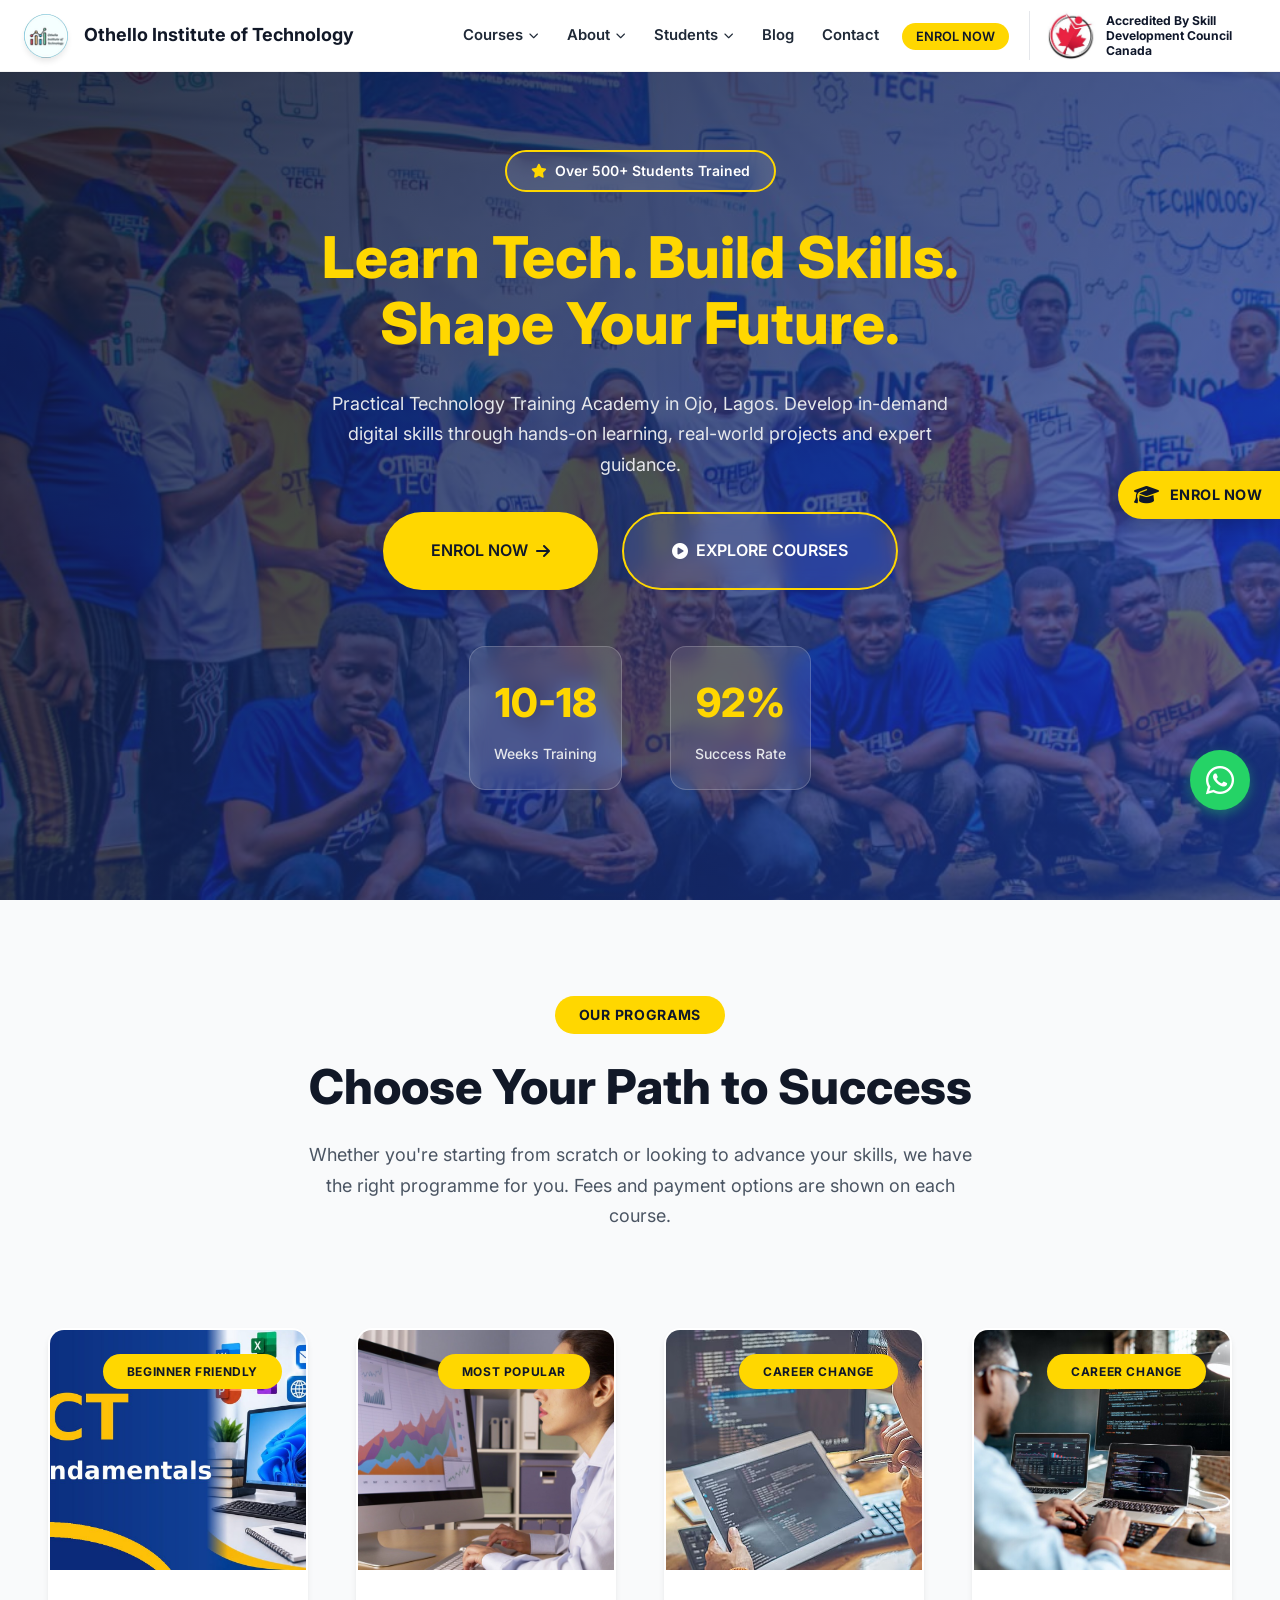
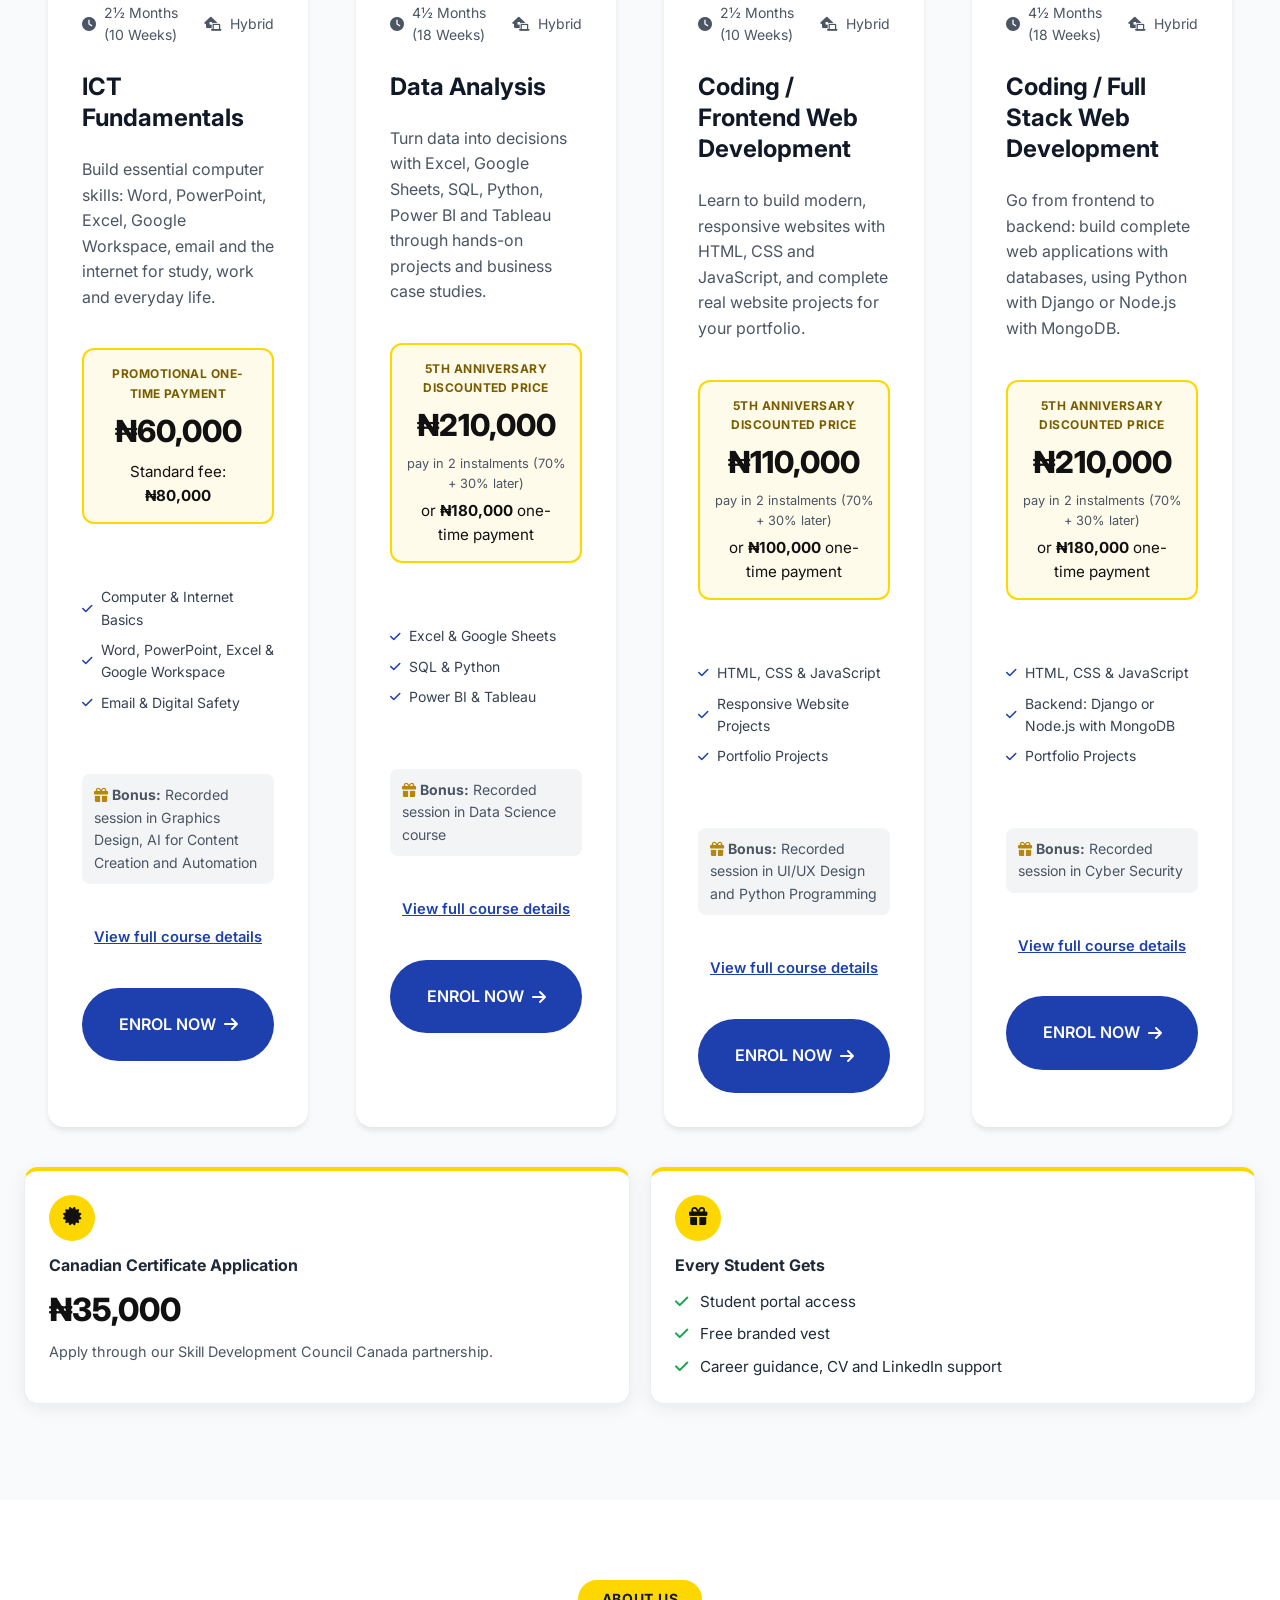
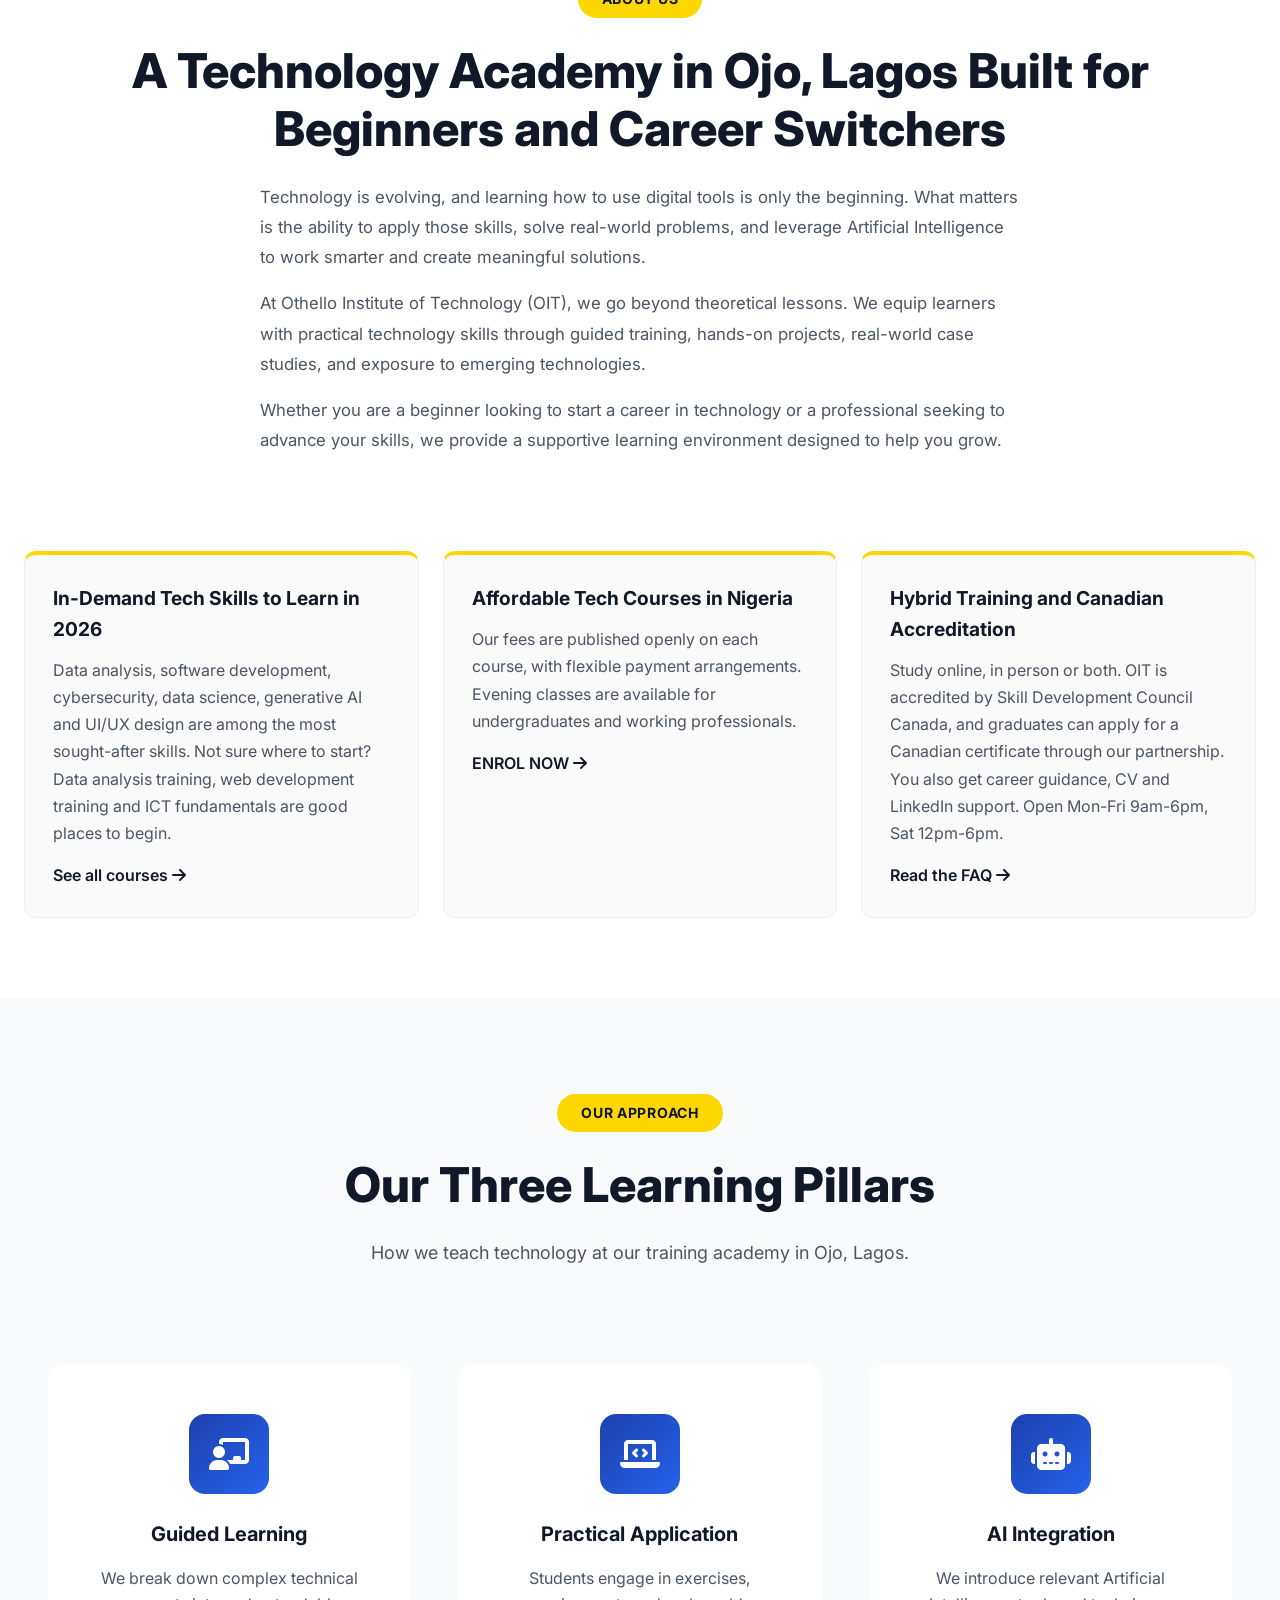
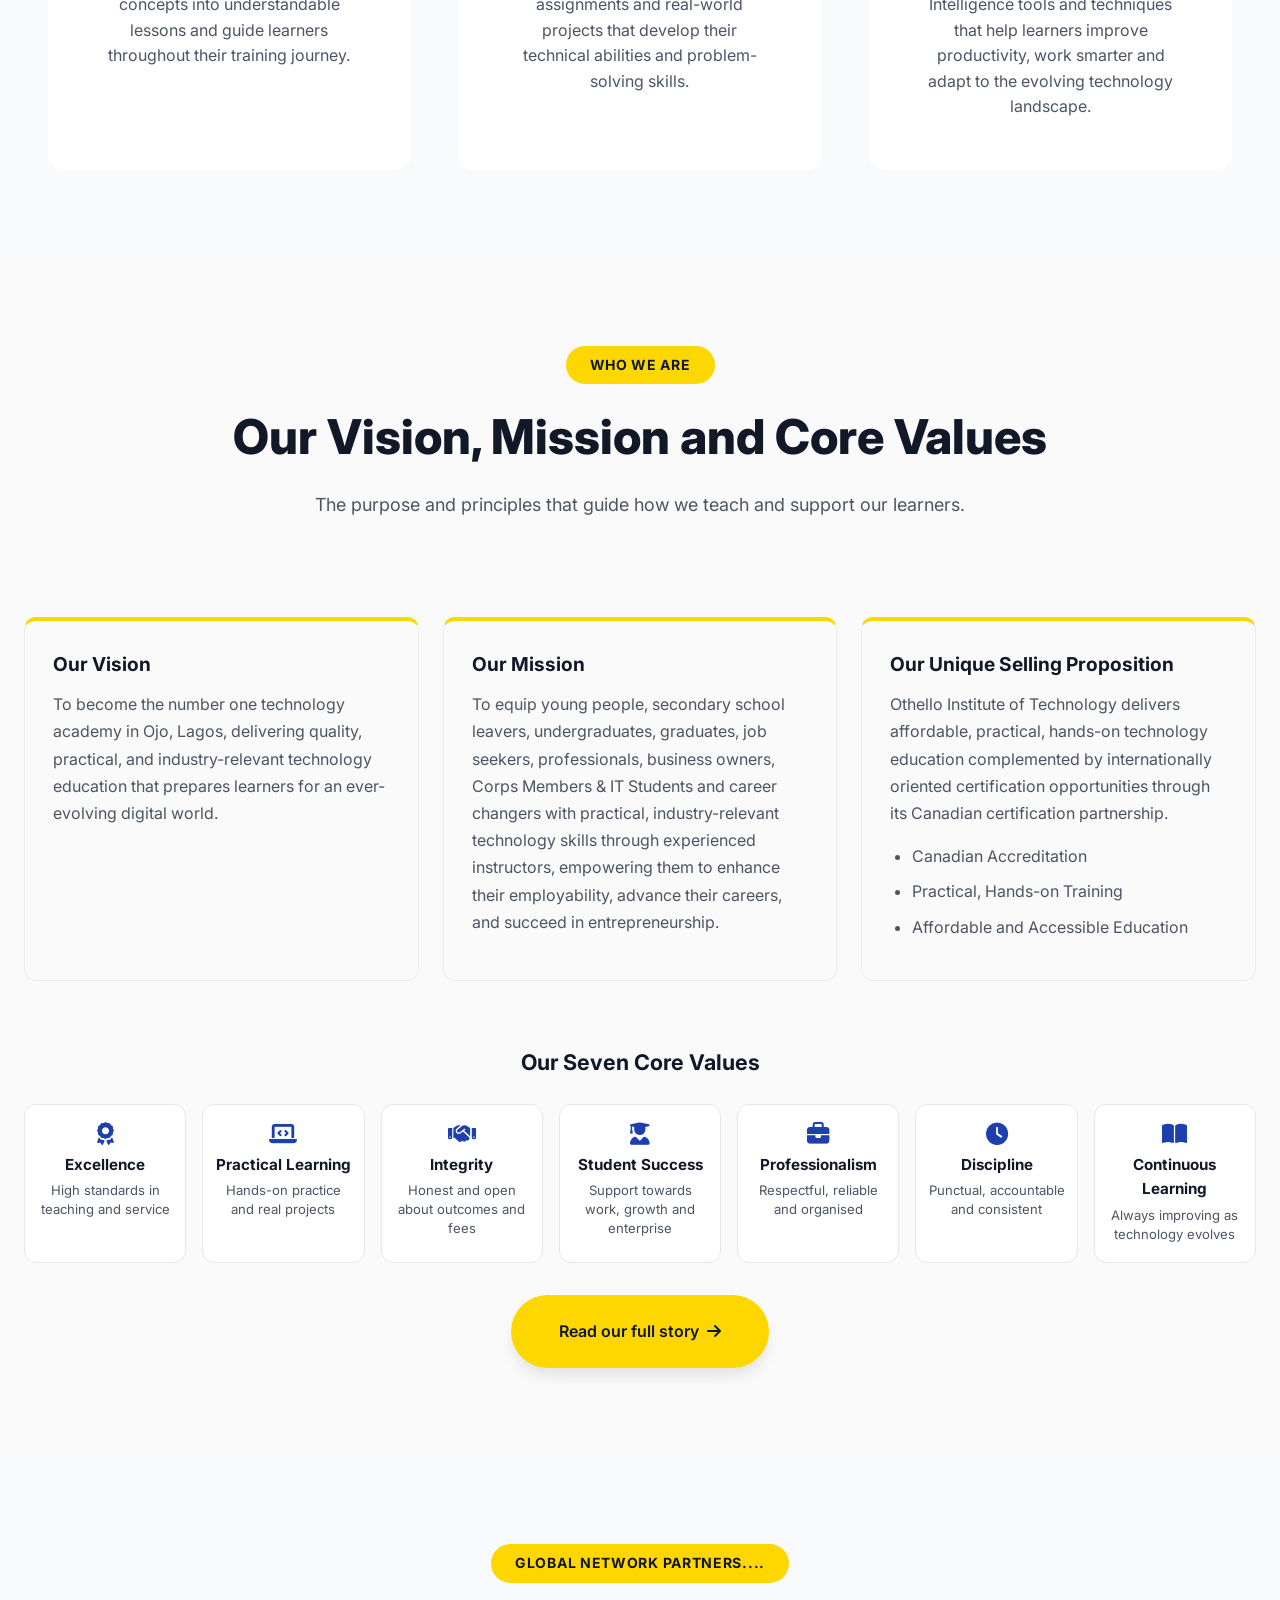
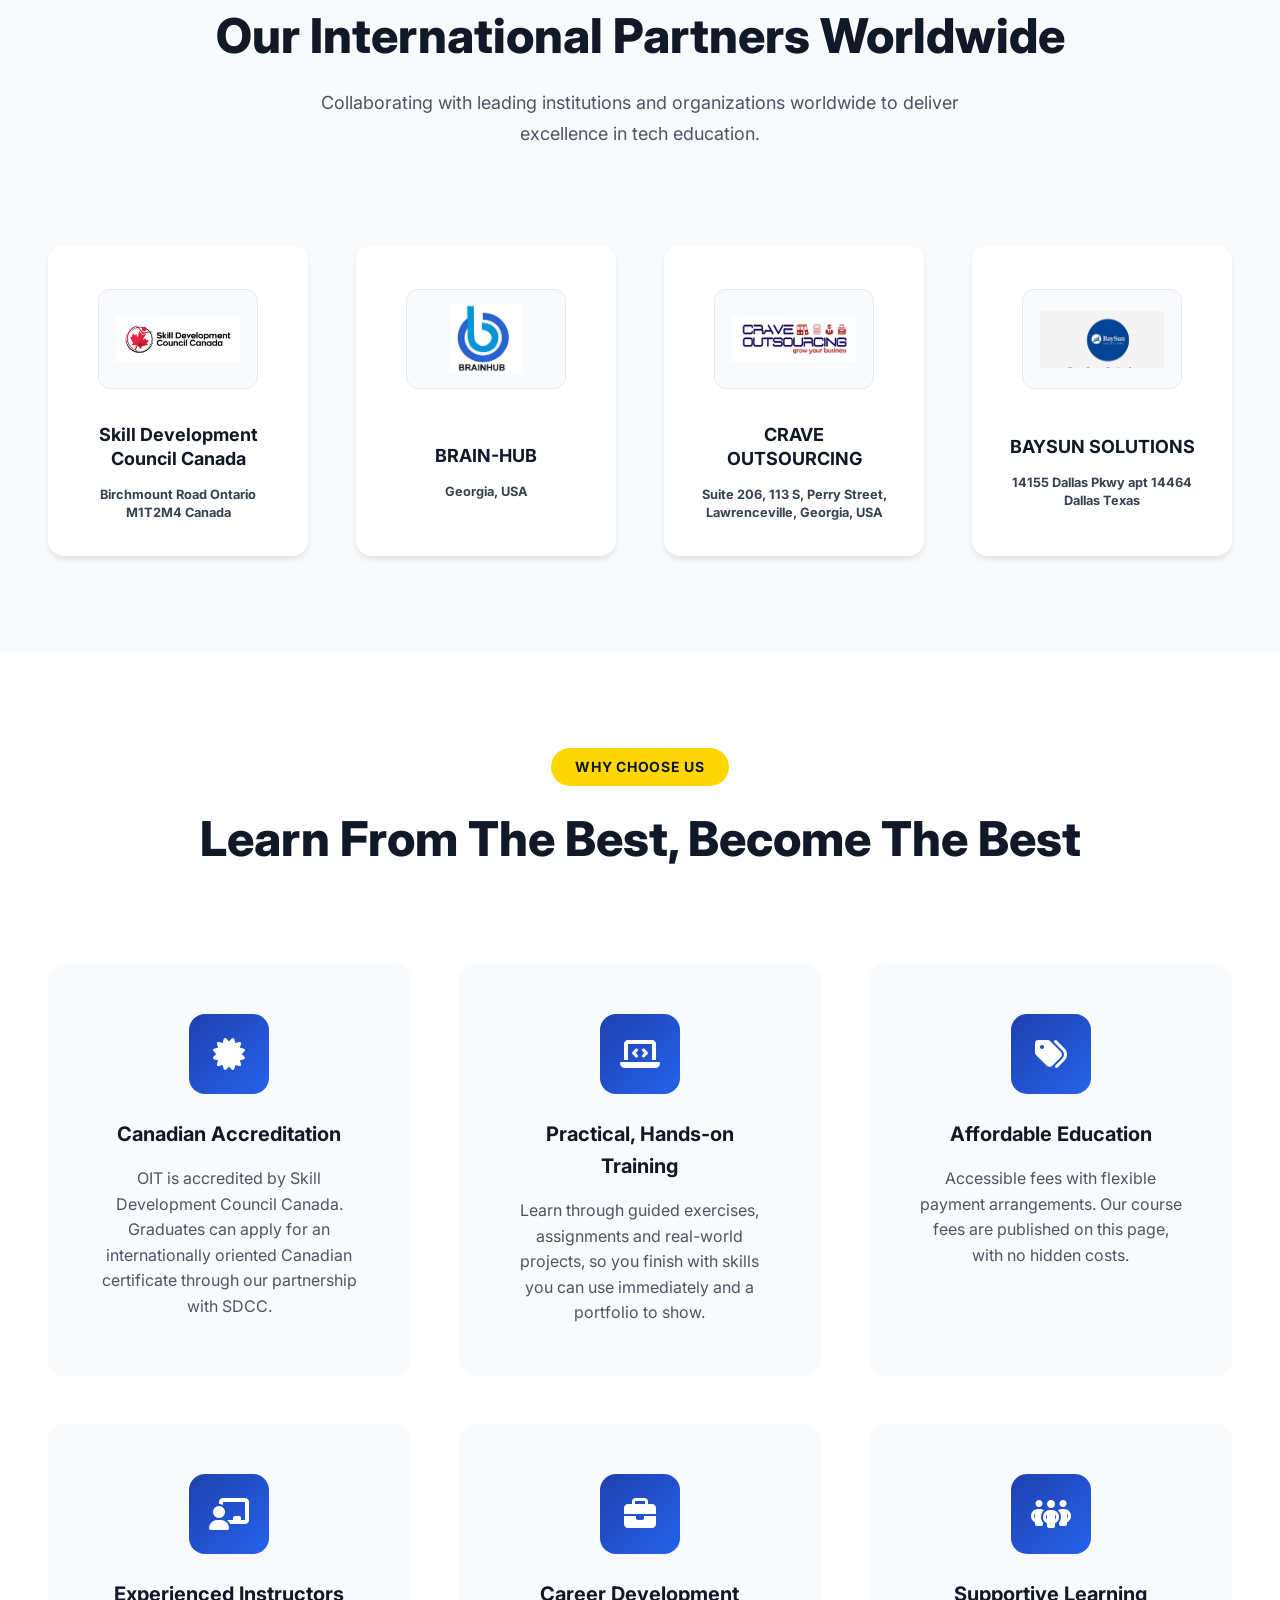
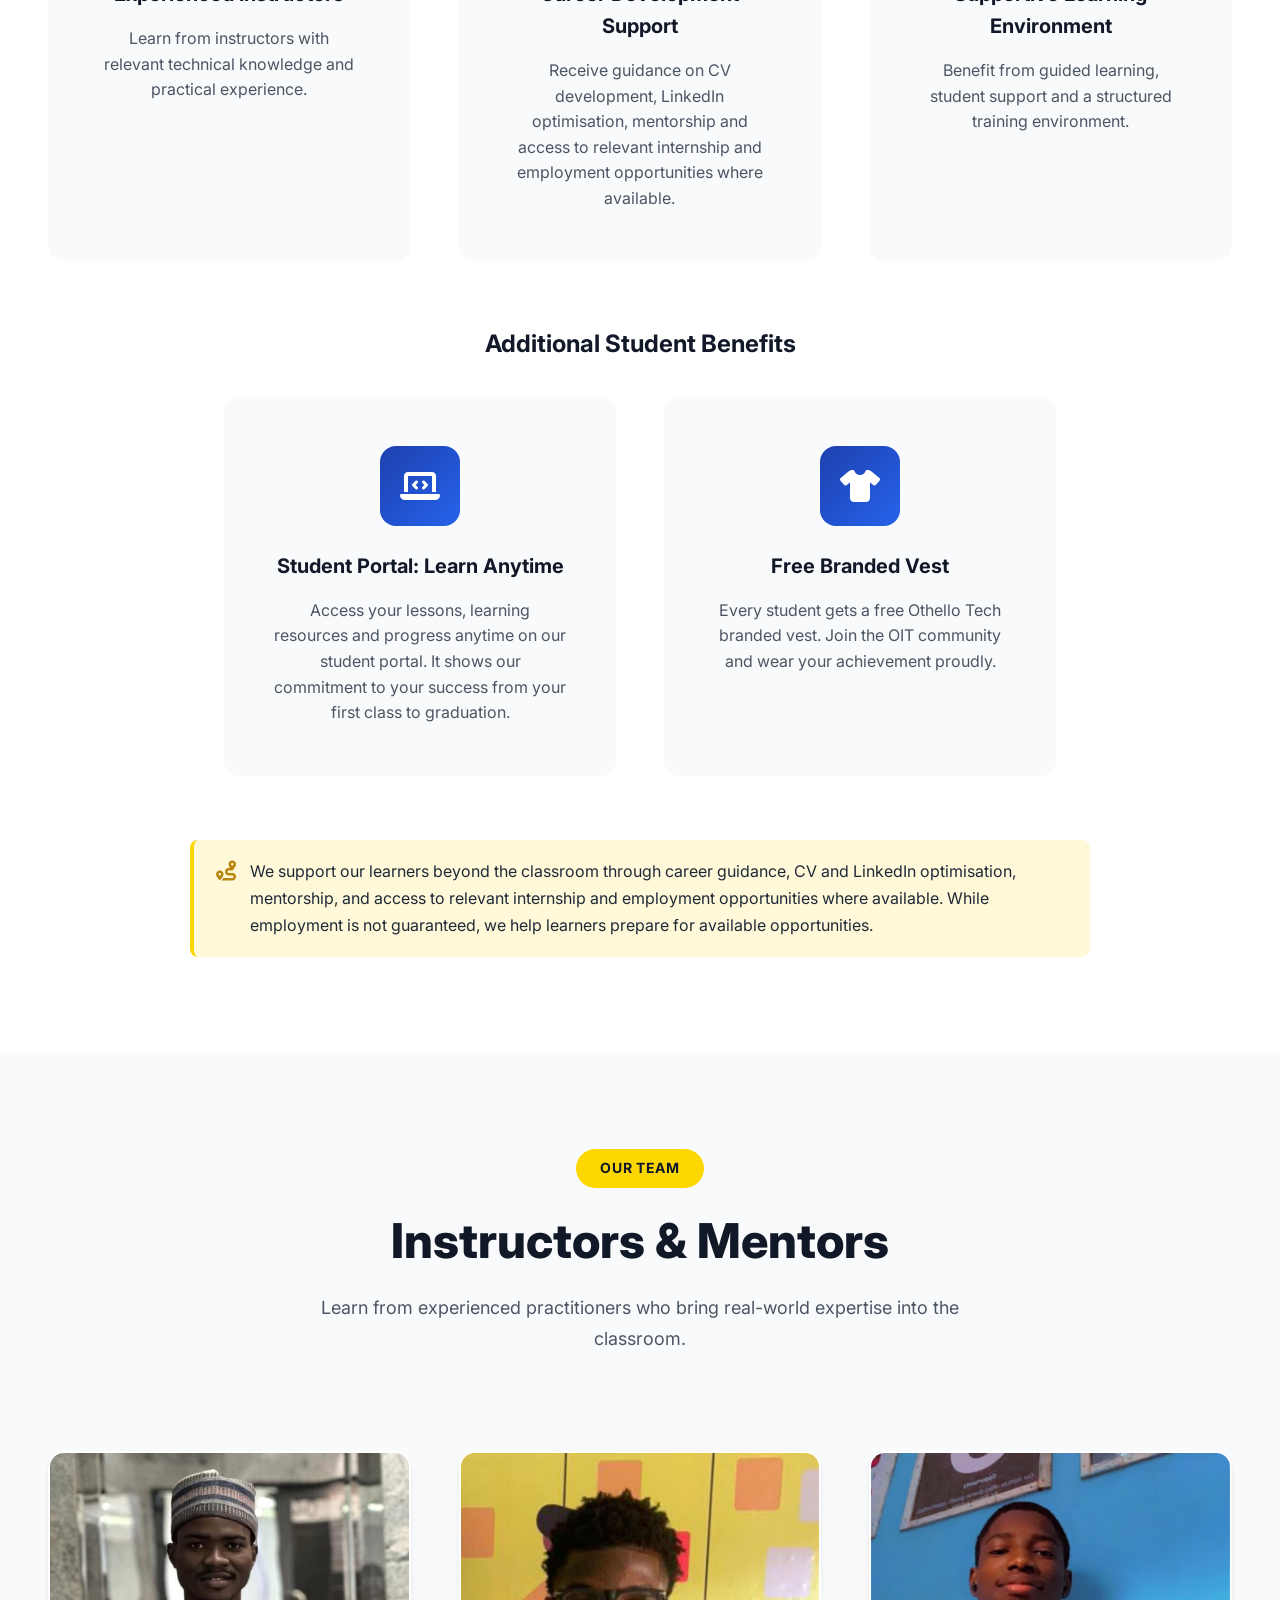
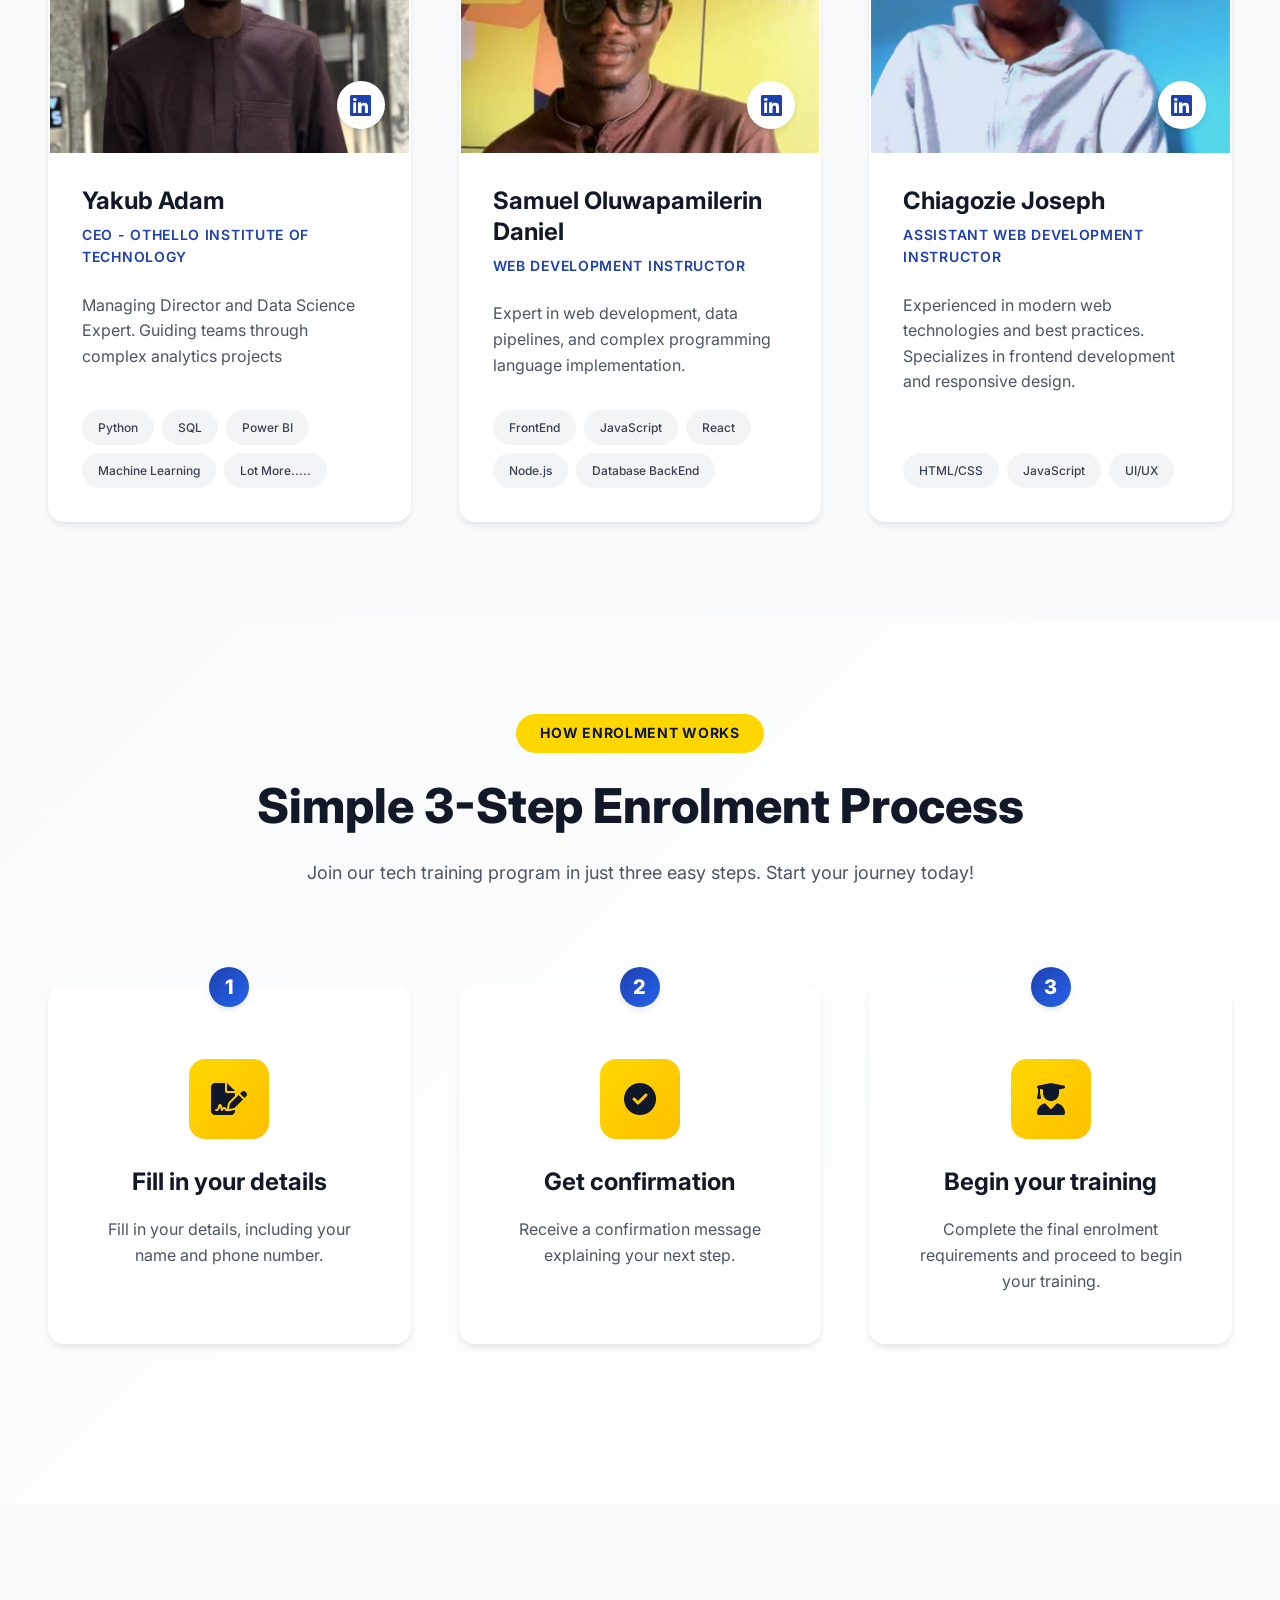
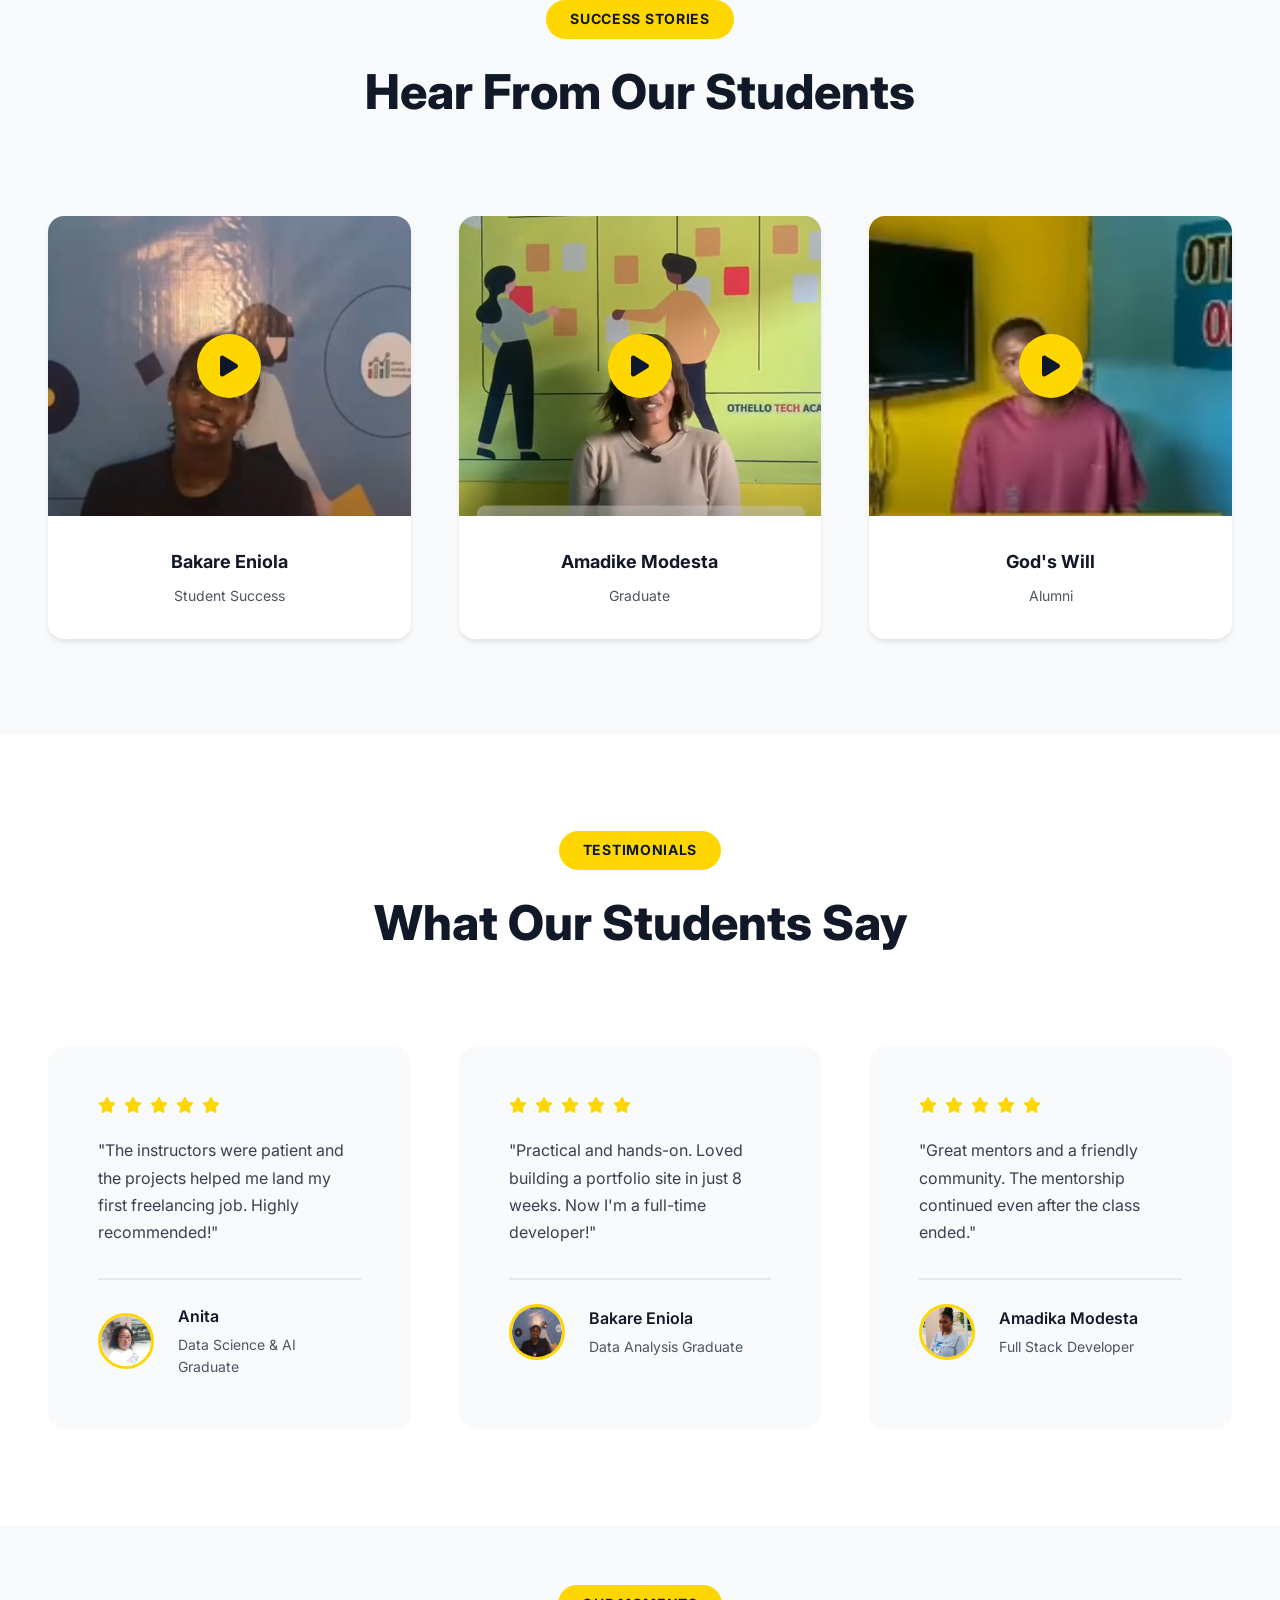
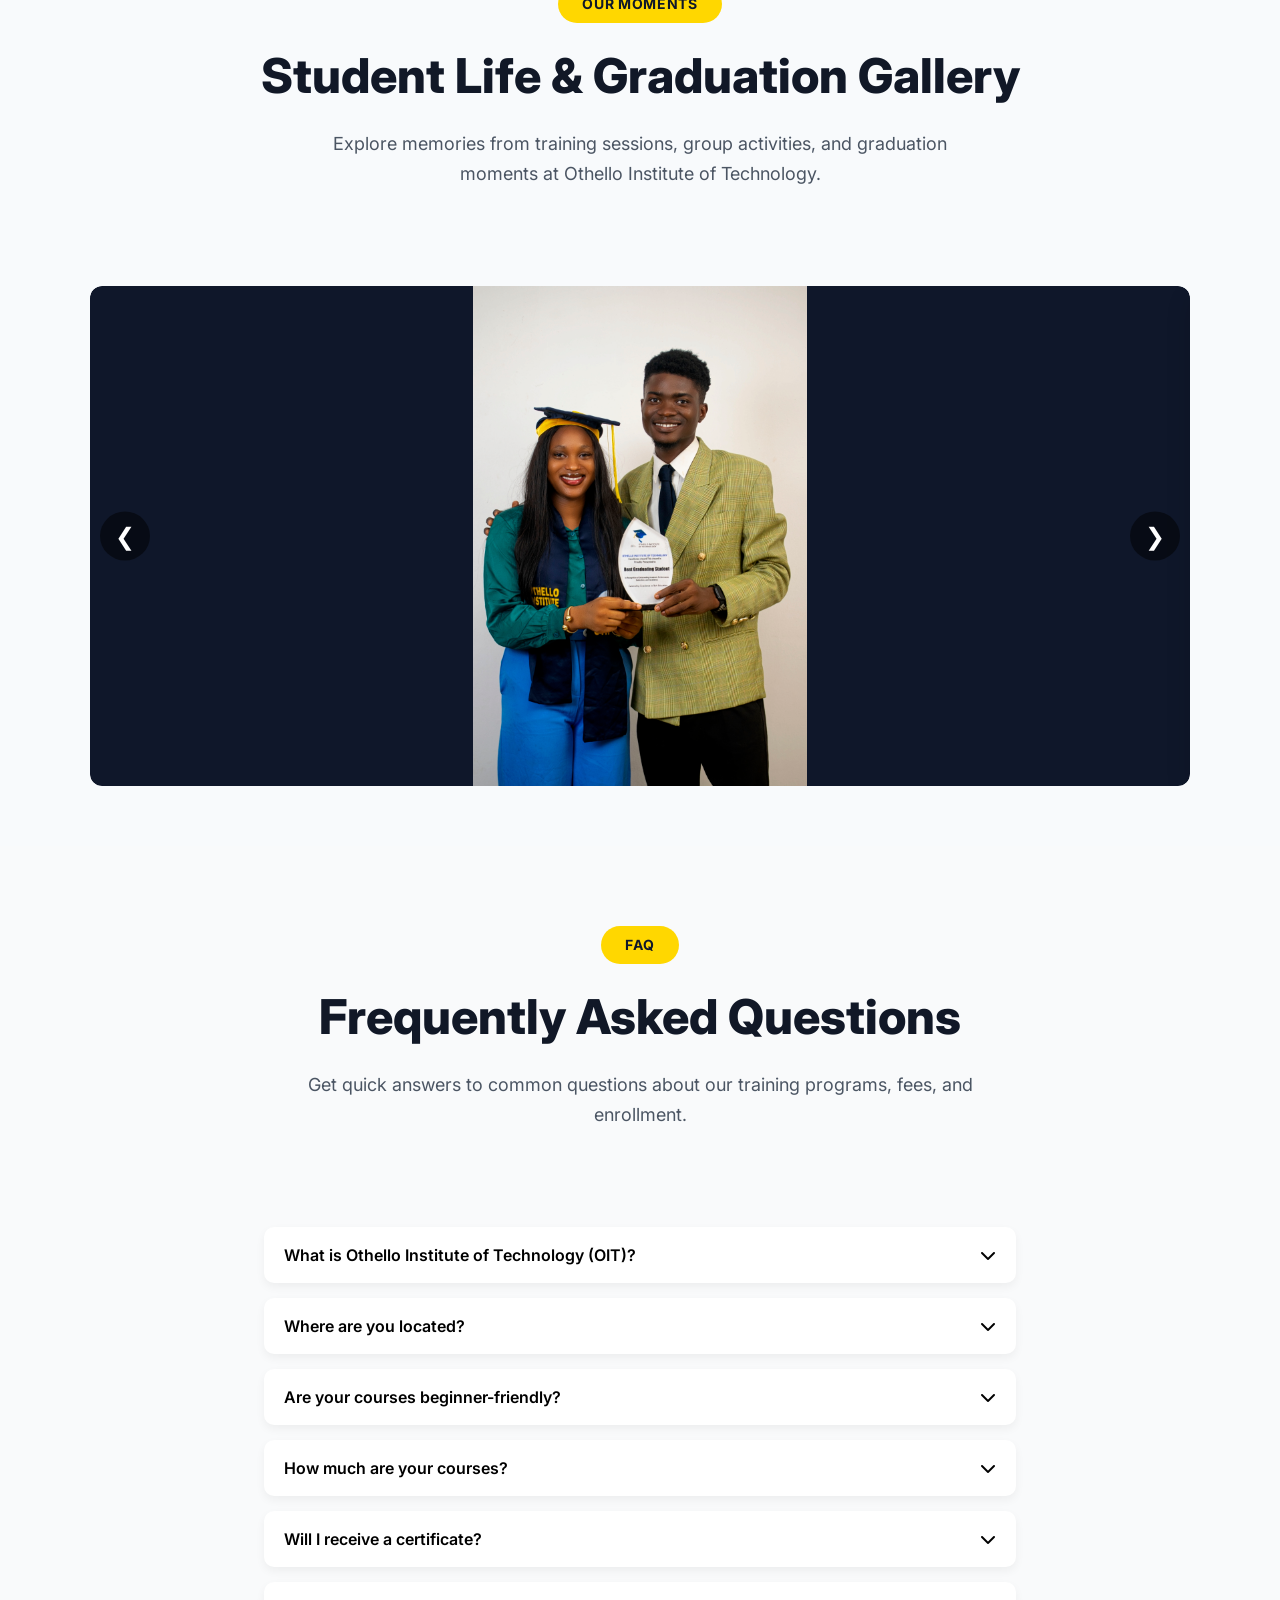
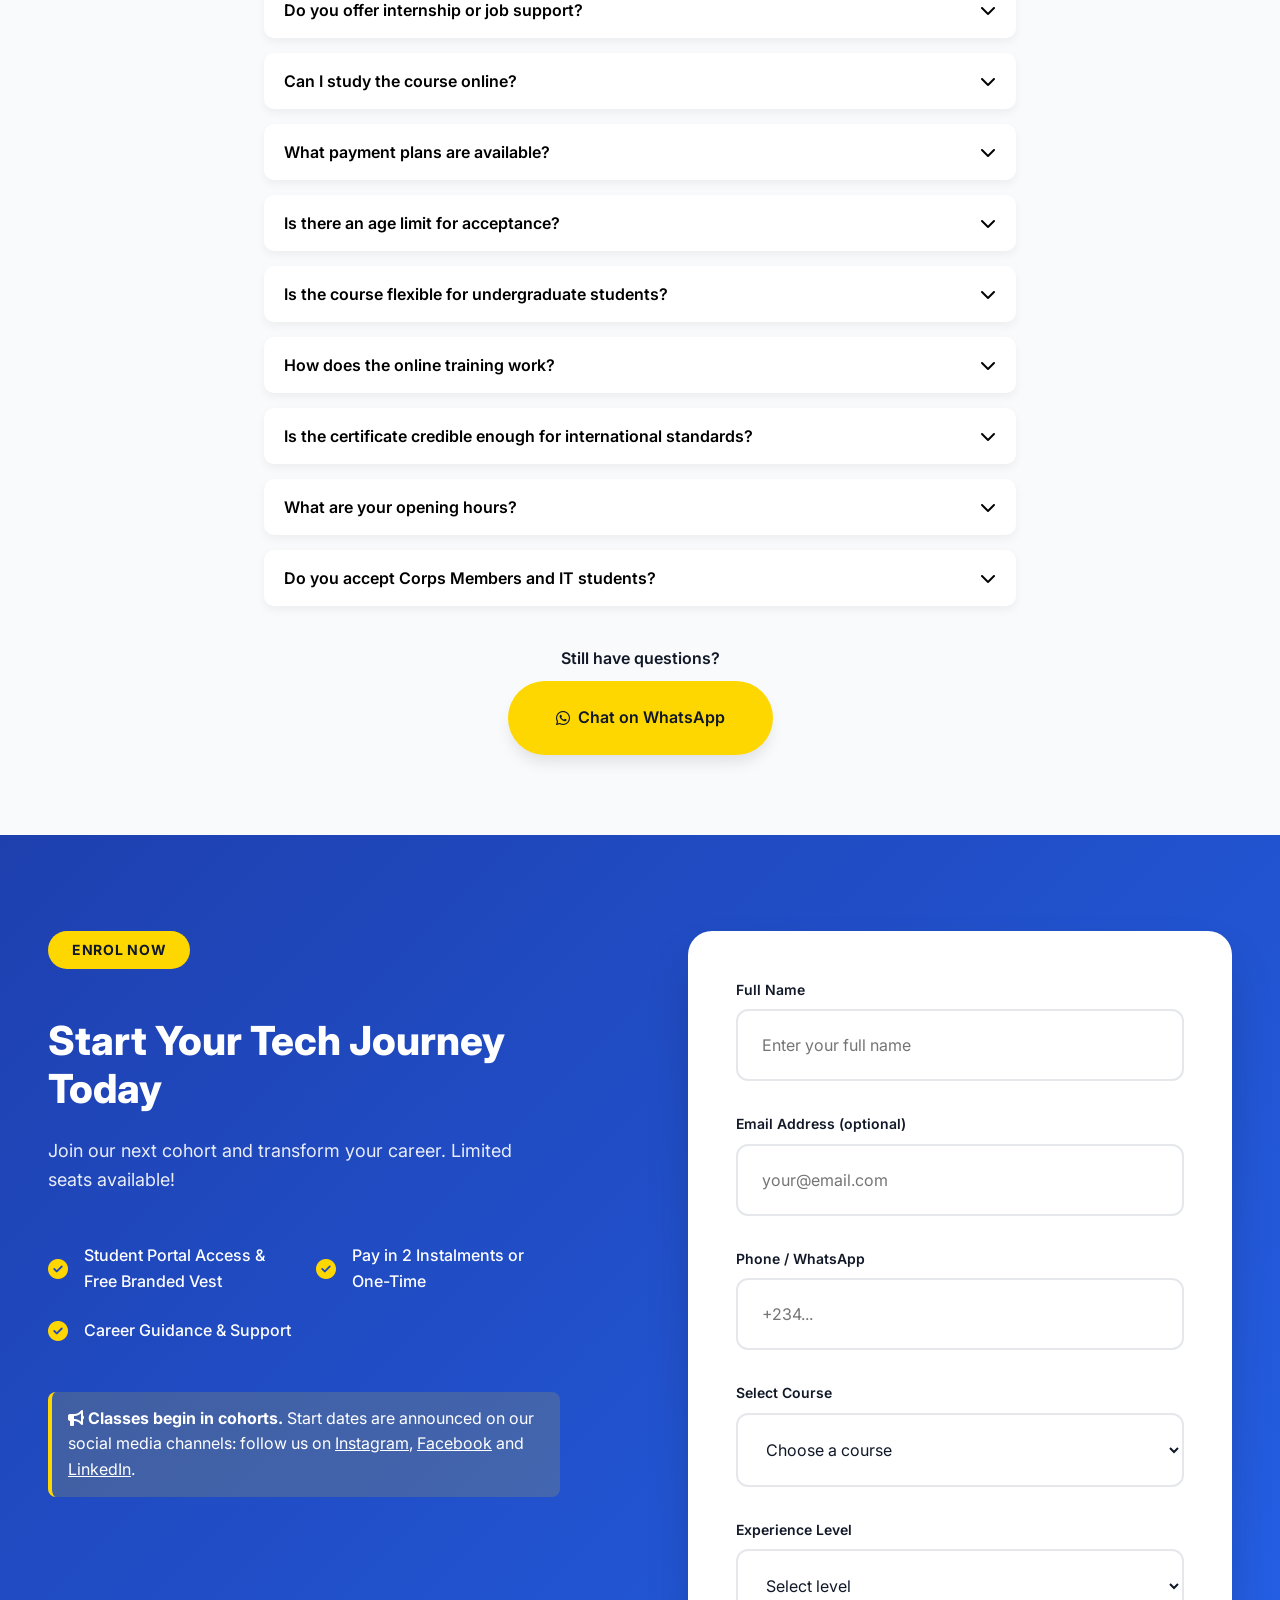
==== commit 1ba29df8: "Torilo-style header (grouped dropdowns, prominent SDCC badge), structured footer, flat .html pages f" ====
--- a/index.html
+++ b/index.html
@@ -127,7 +127,7 @@
         "price": 80000,
         "priceCurrency": "NGN",
         "availability": "https://schema.org/InStock",
-        "url": "https://othelloinstituteoftechnology.com/courses/ict-fundamentals/"
+        "url": "https://othelloinstituteoftechnology.com/courses/ict-fundamentals.html"
        },
        {
         "@type": "Offer",
@@ -135,7 +135,7 @@
         "price": 60000,
         "priceCurrency": "NGN",
         "availability": "https://schema.org/InStock",
-        "url": "https://othelloinstituteoftechnology.com/courses/ict-fundamentals/"
+        "url": "https://othelloinstituteoftechnology.com/courses/ict-fundamentals.html"
        }
       ]
      }
@@ -162,7 +162,7 @@
         "price": 210000,
         "priceCurrency": "NGN",
         "availability": "https://schema.org/InStock",
-        "url": "https://othelloinstituteoftechnology.com/courses/data-analysis/"
+        "url": "https://othelloinstituteoftechnology.com/courses/data-analysis.html"
        },
        {
         "@type": "Offer",
@@ -170,7 +170,7 @@
         "price": 180000,
         "priceCurrency": "NGN",
         "availability": "https://schema.org/InStock",
-        "url": "https://othelloinstituteoftechnology.com/courses/data-analysis/"
+        "url": "https://othelloinstituteoftechnology.com/courses/data-analysis.html"
        }
       ]
      }
@@ -197,7 +197,7 @@
         "price": 110000,
         "priceCurrency": "NGN",
         "availability": "https://schema.org/InStock",
-        "url": "https://othelloinstituteoftechnology.com/courses/frontend-web-development/"
+        "url": "https://othelloinstituteoftechnology.com/courses/frontend-web-development.html"
        },
        {
         "@type": "Offer",
@@ -205,7 +205,7 @@
         "price": 100000,
         "priceCurrency": "NGN",
         "availability": "https://schema.org/InStock",
-        "url": "https://othelloinstituteoftechnology.com/courses/frontend-web-development/"
+        "url": "https://othelloinstituteoftechnology.com/courses/frontend-web-development.html"
        }
       ]
      }
@@ -232,7 +232,7 @@
         "price": 210000,
         "priceCurrency": "NGN",
         "availability": "https://schema.org/InStock",
-        "url": "https://othelloinstituteoftechnology.com/courses/full-stack-web-development/"
+        "url": "https://othelloinstituteoftechnology.com/courses/full-stack-web-development.html"
        },
        {
         "@type": "Offer",
@@ -240,7 +240,7 @@
         "price": 180000,
         "priceCurrency": "NGN",
         "availability": "https://schema.org/InStock",
-        "url": "https://othelloinstituteoftechnology.com/courses/full-stack-web-development/"
+        "url": "https://othelloinstituteoftechnology.com/courses/full-stack-web-development.html"
        }
       ]
      }
@@ -262,27 +262,55 @@
         </div>
         <span class="logo-text">Othello Institute of Technology</span>
       </div>
-      <nav class="nav-menu">
-        <ul>
-          
-          <li><a href="#courses">Courses &amp; Prices</a></li>
-          <li><a href="./about/">About</a></li>
-          <li><a href="#why-choose">Why Us</a></li>
-          <!-- <li><a href="#scholarship">Scholarship</a></li> -->
-          <li><a href="#testimonials">Reviews</a></li>
-          <li><a href="#gallery">Photos</a></li>
-          <li><a href="https://oitlmsstudentplatform.onrender.com" target="_blank" rel="noopener noreferrer">Student Portal</a></li>
-          <li><a href="#faq">FAQ</a></li>
-          <li><a href="./blog/index.html">Blog</a></li>
-          <li><a href="#location">Location</a></li>
-          <li><a href="#" class="verify-cert-link">Certificate</a></li>
-          <li><a href="#register" class="nav-cta">ENROL NOW</a></li>
-          
-          
+      <nav class="nav-menu" aria-label="Main navigation">
+        <ul class="nav-list">
+          <li class="has-dropdown">
+            <button type="button" class="nav-link dropdown-toggle" aria-expanded="false" aria-haspopup="true">Courses <i class="fas fa-chevron-down" aria-hidden="true"></i></button>
+            <div class="dropdown dropdown-courses">
+              <ul class="dropdown-list">
+              <li><a href="./courses/ict-fundamentals.html"><strong>ICT Fundamentals</strong><span>10 weeks · Beginner friendly</span></a></li>
+              <li><a href="./courses/data-analysis.html"><strong>Data Analysis</strong><span>18 weeks · Excel, SQL, Python, Power BI, Tableau</span></a></li>
+              <li><a href="./courses/frontend-web-development.html"><strong>Coding / Frontend Web Development</strong><span>10 weeks · HTML, CSS, JavaScript</span></a></li>
+              <li><a href="./courses/full-stack-web-development.html"><strong>Coding / Full Stack Web Development</strong><span>18 weeks · Frontend, backend & databases</span></a></li>
+                <li><a href="#courses" class="dropdown-all">View all courses &amp; prices <i class="fas fa-arrow-right" aria-hidden="true"></i></a></li>
+              </ul>
+              <a class="dropdown-feature" href="./courses/data-analysis.html">
+                <img src="./img/data1.jpg" alt="Data analysis dashboards on a screen" loading="lazy">
+                <span class="dropdown-eyebrow">Most popular</span>
+                <strong>Data Analysis</strong>
+                <span>18 weeks of Excel, SQL, Python, Power BI and Tableau.</span>
+              </a>
+            </div>
+          </li>
+          <li class="has-dropdown">
+            <button type="button" class="nav-link dropdown-toggle" aria-expanded="false" aria-haspopup="true">About <i class="fas fa-chevron-down" aria-hidden="true"></i></button>
+            <div class="dropdown">
+              <ul class="dropdown-list">
+                <li><a href="./about.html"><strong>About Us</strong><span>Vision, mission and core values</span></a></li>
+                <li><a href="#why-choose"><strong>Why Choose OIT</strong><span>What makes our training different</span></a></li>
+                <li><a href="#instructors"><strong>Instructors &amp; Mentors</strong><span>Meet the people who teach you</span></a></li>
+                <li><a href="#faq"><strong>FAQ</strong><span>Answers to common questions</span></a></li>
+              </ul>
+            </div>
+          </li>
+          <li class="has-dropdown">
+            <button type="button" class="nav-link dropdown-toggle" aria-expanded="false" aria-haspopup="true">Students <i class="fas fa-chevron-down" aria-hidden="true"></i></button>
+            <div class="dropdown">
+              <ul class="dropdown-list">
+                <li><a href="https://oitlmsstudentplatform.onrender.com" target="_blank" rel="noopener noreferrer"><strong>Student Portal</strong><span>Log in to learn anytime</span></a></li>
+                <li><a href="#" class="verify-cert-link"><strong>Verify Certificate</strong><span>Check an OIT certificate</span></a></li>
+                <li><a href="#testimonials"><strong>Reviews</strong><span>What our students say</span></a></li>
+                <li><a href="#gallery"><strong>Photos</strong><span>Life at OIT</span></a></li>
+              </ul>
+            </div>
+          </li>
+          <li><a class="nav-link" href="./blog/index.html">Blog</a></li>
+          <li><a class="nav-link" href="#location">Contact</a></li>
+          <li class="nav-cta-item"><a href="#register" class="nav-cta">ENROL NOW</a></li>
         </ul>
       </nav>
       <div class="header-accred">
-        <img src="./img/sdcc-logo.jpg" alt="Skill Development Council Canada logo" width="838" height="312">
+        <img src="./img/sdcc-emblem.jpg" alt="Skill Development Council Canada logo" width="210" height="207">
         <span class="accred-label">Accredited By Skill Development Council Canada</span>
       </div>
       <button class="mobile-toggle" aria-label="Toggle menu">
@@ -291,7 +319,7 @@
     </div>
   </header>
   <div class="accred-strip">
-    <img src="./img/sdcc-logo.jpg" alt="Skill Development Council Canada logo" width="838" height="312">
+    <img src="./img/sdcc-emblem.jpg" alt="Skill Development Council Canada logo" width="210" height="207">
     <span class="accred-label">Accredited By Skill Development Council Canada</span>
   </div>
 
@@ -371,7 +399,7 @@
               <li><i class="fas fa-check"></i> Email &amp; Digital Safety</li>
             </ul>
             <p class="course-bonus"><i class="fas fa-gift"></i> <strong>Bonus:</strong> Recorded session in Graphics Design, AI for Content Creation and Automation</p>
-            <a href="./courses/ict-fundamentals/" class="course-more">View full course details<span class="sr-only">: ICT Fundamentals</span></a>
+            <a href="./courses/ict-fundamentals.html" class="course-more">View full course details<span class="sr-only">: ICT Fundamentals</span></a>
             <a href="#register" class="course-btn"><span>ENROL NOW</span><i class="fas fa-arrow-right"></i></a>
           </div>
         </div>
@@ -394,7 +422,7 @@
               <li><i class="fas fa-check"></i> Power BI &amp; Tableau</li>
             </ul>
             <p class="course-bonus"><i class="fas fa-gift"></i> <strong>Bonus:</strong> Recorded session in Data Science course</p>
-            <a href="./courses/data-analysis/" class="course-more">View full course details<span class="sr-only">: Data Analysis</span></a>
+            <a href="./courses/data-analysis.html" class="course-more">View full course details<span class="sr-only">: Data Analysis</span></a>
             <a href="#register" class="course-btn"><span>ENROL NOW</span><i class="fas fa-arrow-right"></i></a>
           </div>
         </div>
@@ -417,7 +445,7 @@
               <li><i class="fas fa-check"></i> Portfolio Projects</li>
             </ul>
             <p class="course-bonus"><i class="fas fa-gift"></i> <strong>Bonus:</strong> Recorded session in UI/UX Design and Python Programming</p>
-            <a href="./courses/frontend-web-development/" class="course-more">View full course details<span class="sr-only">: Coding / Frontend Web Development</span></a>
+            <a href="./courses/frontend-web-development.html" class="course-more">View full course details<span class="sr-only">: Coding / Frontend Web Development</span></a>
             <a href="#register" class="course-btn"><span>ENROL NOW</span><i class="fas fa-arrow-right"></i></a>
           </div>
         </div>
@@ -440,7 +468,7 @@
               <li><i class="fas fa-check"></i> Portfolio Projects</li>
             </ul>
             <p class="course-bonus"><i class="fas fa-gift"></i> <strong>Bonus:</strong> Recorded session in Cyber Security</p>
-            <a href="./courses/full-stack-web-development/" class="course-more">View full course details<span class="sr-only">: Coding / Full Stack Web Development</span></a>
+            <a href="./courses/full-stack-web-development.html" class="course-more">View full course details<span class="sr-only">: Coding / Full Stack Web Development</span></a>
             <a href="#register" class="course-btn"><span>ENROL NOW</span><i class="fas fa-arrow-right"></i></a>
           </div>
         </div>
@@ -550,7 +578,7 @@
         <li class="value-tile"><i class="fas fa-book-open" aria-hidden="true"></i><h4>Continuous Learning</h4><p>Always improving as technology evolves</p></li>
       </ul>
       <div class="values-preview-cta">
-        <a href="./about/#core-values" class="btn btn-primary"><span>Read our full story</span><i class="fas fa-arrow-right"></i></a>
+        <a href="./about.html#core-values" class="btn btn-primary"><span>Read our full story</span><i class="fas fa-arrow-right"></i></a>
       </div>
     </div>
   </section>
@@ -1463,7 +1491,7 @@
   <footer class="footer">
     <div class="container">
       <div class="footer-grid">
-        <div class="footer-col">
+        <div class="footer-col footer-brand">
           <div class="footer-logo">
             <div class="logo-icon">
               <img src="./img/favicon.ico" alt="Othello Institute Logo">
@@ -1471,10 +1499,9 @@
             <span>Othello Institute Of Technology</span>
           </div>
           <p>Empowering the next generation with digital skills for a brighter future.</p>
-          <div class="footer-accred">
-            <span class="footer-accred-badge"><img src="./img/sdcc-logo.jpg" alt="Skill Development Council Canada logo" width="838" height="312" loading="lazy"></span>
-            <span class="footer-accred-label">Accredited By Skill Development Council Canada</span>
-          </div>
+          <p class="footer-sub">Our campus</p>
+          <p class="footer-address">Iba Housing Estate Market Square Complex, Iba Estate, Ojo, Lagos, Nigeria</p>
+          <a href="https://wa.me/2348127961486?text=Hello%20Othello%20Institute!%20I%20would%20like%20to%20learn%20more%20about%20your%20training%20programs%20and%20courses." target="_blank" rel="noopener noreferrer" class="btn btn-primary footer-contact-btn"><span>CONTACT US</span></a>
           <div class="social-links">
             <a href="https://wa.me/2348127961486?text=Hello%20Othello%20Institute!%20I%20would%20like%20to%20learn%20more%20about%20your%20training%20programs%20and%20courses." target="_blank" aria-label="WhatsApp"><i class="fab fa-whatsapp"></i></a>
             <a href="https://www.facebook.com/share/19k35odurU/?mibextid=wwXIfr" target="_blank" aria-label="Facebook"><i class="fab fa-facebook"></i></a>
@@ -1484,42 +1511,47 @@
         </div>
 
         <div class="footer-col">
-          <h3>Quick Links</h3>
+          <h3>Courses</h3>
           <ul>
-            <li><a href="#courses">Courses</a></li>
+            <li><a href="./courses/ict-fundamentals.html">ICT Fundamentals</a></li>
+            <li><a href="./courses/data-analysis.html">Data Analysis</a></li>
+            <li><a href="./courses/frontend-web-development.html">Frontend Web Development</a></li>
+            <li><a href="./courses/full-stack-web-development.html">Full Stack Web Development</a></li>
+            <li><a href="#courses">All Courses &amp; Prices</a></li>
+          </ul>
+        </div>
+
+        <div class="footer-col">
+          <h3>Resources</h3>
+          <ul>
+            <li><a href="./about.html">About Us</a></li>
+            <li><a href="./about.html#core-values">Vision, Mission &amp; Values</a></li>
             <li><a href="#why-choose">Why Us</a></li>
             <li><a href="#registration-process">How to Enrol</a></li>
-            <li><a href="./about/">About Us</a></li>
-            <li><a href="./about/#core-values">Vision, Mission &amp; Values</a></li>
             <li><a href="#testimonials">Testimonials</a></li>
             <li><a href="#gallery">Photos</a></li>
             <li><a href="#faq">FAQ</a></li>
             <li><a href="./blog/index.html">Blog</a></li>
-           <li><a href="#location">Location</a></li>
+            <li><a href="https://oitlmsstudentplatform.onrender.com" target="_blank" rel="noopener noreferrer">Student Portal</a></li>
             <li><a href="#" class="verify-cert-link">Verify Certificate</a></li>
+            <li><a href="#location">Location</a></li>
           </ul>
         </div>
 
         <div class="footer-col">
-          <h3>Courses</h3>
-          <ul>
-            <li><a href="./courses/ict-fundamentals/">ICT Fundamentals</a></li>
-            <li><a href="./courses/data-analysis/">Data Analysis</a></li>
-            <li><a href="./courses/frontend-web-development/">Frontend Web Development</a></li>
-            <li><a href="./courses/full-stack-web-development/">Full Stack Web Development</a></li>
-          </ul>
-        </div>
-
-        <div class="footer-col">
-          <h3>Contact</h3>
+          <h3>Need help?</h3>
           <ul class="contact-list">
-            <li><i class="fas fa-map-marker-alt"></i> Iba Housing Estate Market Square Complex, Iba Estate, Ojo, Lagos, Nigeria</li>
             <li><i class="fas fa-clock"></i> Mon-Fri 9am-6pm, Sat 12pm-6pm</li>
-            <li><i class="fas fa-phone"></i> +234 812 796 1486</li>
-            <li><i class="fas fa-envelope"></i>othelloinstituteoftechnology@gmail.com</li>
+            <li><i class="fas fa-phone"></i> <a href="tel:+2348127961486">+234 812 796 1486</a></li>
+            <li><i class="fas fa-envelope"></i> <a href="mailto:othelloinstituteoftechnology@gmail.com">othelloinstituteoftechnology@gmail.com</a></li>
             <li><i class="fas fa-globe"></i> Study Anywhere Worldwide</li>
           </ul>
         </div>
+      </div>
+
+      <div class="footer-accred-bar">
+        <span class="footer-accred-badge"><img src="./img/sdcc-logo.jpg" alt="Skill Development Council Canada logo" width="838" height="312" loading="lazy"></span>
+        <span class="footer-accred-label">Accredited By Skill Development Council Canada</span>
       </div>
 
       <div class="footer-bottom">
@@ -1564,5 +1596,6 @@
 
   <!-- Scripts -->
   <script src="./js/script.js"></script>
+  <script src="./js/nav.js"></script>
 </body>
 </html>
--- a/css/styles.css
+++ b/css/styles.css
@@ -2423,34 +2423,6 @@
 }
 .hero-subtitle { padding-top: 0; }
 
-/* ---------- SDCC accreditation: header ---------- */
-.header-accred {
-  display: flex;
-  align-items: center;
-  gap: 10px;
-  flex-shrink: 0;
-  padding-left: 14px;
-  border-left: 1px solid var(--gray-200);
-}
-.header-accred img { height: 40px; width: auto; }
-.accred-label {
-  font-size: 0.68rem;
-  font-weight: 600;
-  line-height: 1.25;
-  color: var(--gray-700);
-  max-width: 128px;
-}
-.accred-strip { display: none; }
-
-/* ---------- SDCC accreditation: footer ---------- */
-.footer-accred { display: flex; align-items: center; gap: 12px; margin-bottom: var(--spacing-md); }
-.footer-accred-badge {
-  display: inline-flex; flex-shrink: 0; background: var(--white);
-  border-radius: 8px; padding: 6px 10px;
-}
-.footer-accred-badge img { height: 32px; width: auto; }
-.footer-accred-label { font-size: 0.78rem; line-height: 1.35; color: var(--gray-300); max-width: 150px; }
-
 /* ---------- Homepage: intro, pillars, values preview ---------- */
 .about-intro { max-width: 760px; margin: var(--spacing-md) auto 0; text-align: left; }
 .about-intro p { color: var(--gray-600); font-size: 1.05rem; line-height: 1.8; margin-bottom: var(--spacing-sm); }
@@ -2462,13 +2434,14 @@
   margin: var(--spacing-2xl) 0 var(--spacing-md);
 }
 .values-preview {
-  list-style: none; display: grid; gap: 16px; max-width: 1100px; margin: 0 auto; padding: 0;
-  grid-template-columns: repeat(auto-fit, minmax(150px, 1fr));
+  list-style: none; display: flex; flex-wrap: wrap; justify-content: center; gap: 16px; margin: 0 auto; padding: 0;
 }
 .value-tile {
+  flex: 1 1 150px; max-width: 176px;
   background: var(--white); border: 1px solid var(--gray-200); border-radius: 12px;
   padding: 18px 12px; text-align: center;
 }
+.about-card .values-list { list-style: disc; padding-left: 22px; }
 .value-tile i { font-size: 1.4rem; color: var(--primary-blue); margin-bottom: 8px; display: block; }
 .value-tile h4 { font-size: 0.95rem; font-weight: 700; color: var(--gray-900); margin-bottom: 4px; }
 .value-tile p { font-size: 0.82rem; line-height: 1.45; color: var(--gray-600); margin: 0; }
@@ -2530,72 +2503,10 @@
   .enrol-float-text small { transition: none; }
 }
 
-/* ---------- Header: desktop (>=1280px) fits OIT logo, 11 links and SDCC ---------- */
-@media (min-width: 1280px) {
-  .nav-container { gap: 14px; }
-  .logo { gap: 10px; }
-  .logo-text { white-space: normal; font-size: 0.9rem; line-height: 1.15; max-width: 150px; }
-  .nav-menu { margin-right: 0; }
-  .nav-menu ul { gap: 2px; }
-  .nav-menu a { font-size: 0.78rem; padding: 6px 7px; }
-  .nav-cta { font-size: 0.78rem !important; padding: 6px 12px !important; margin-left: 4px; }
-  .header-accred { padding-left: 12px; gap: 8px; }
-  .header-accred img { height: 34px; }
-  .header-accred .accred-label { font-size: 0.64rem; max-width: 112px; }
-}
-
-/* ---------- Header: below 1280px uses the hamburger menu ---------- */
-@media (max-width: 1279px) {
-  .nav-container { gap: var(--spacing-sm); }
-  .header-accred { margin-left: auto; }
-  .mobile-toggle { display: block; font-size: 1.25rem; }
-  .nav-menu {
-    position: fixed;
-    top: calc(var(--countdown-height) + var(--navbar-height) + var(--accred-strip-height));
-    left: -100%;
-    width: 100%;
-    height: calc(100vh - var(--countdown-height) - var(--navbar-height) - var(--accred-strip-height));
-    background: var(--white);
-    padding: var(--spacing-lg);
-    margin-right: 0;
-    box-shadow: var(--shadow-xl);
-    transition: left 0.3s ease-in-out;
-    overflow-y: auto;
-    z-index: 999;
-  }
-  .nav-menu.active { left: 0; }
-  .nav-menu ul { flex-direction: column; align-items: stretch; gap: 0; flex-wrap: wrap; }
-  .nav-menu li { border-bottom: 1px solid var(--gray-100); }
-  .nav-menu a { padding: var(--spacing-md); display: block; font-size: 1rem; white-space: normal; }
-  .nav-cta { text-align: center; padding: 14px 20px !important; margin-top: var(--spacing-sm); font-size: 1rem !important; }
-}
-
-/* Tablet: menu opens as a drawer on the right instead of full width */
-@media (min-width: 769px) and (max-width: 1279px) {
-  .nav-menu { left: auto; right: -420px; width: 380px; transition: right 0.3s ease-in-out; }
-  .nav-menu.active { left: auto; right: 0; }
-}
-
 /* ---------- Mobile ---------- */
 @media (max-width: 768px) {
-  :root { --accred-strip-height: 30px; }
-
-  .header-accred { display: none; }
-  .accred-strip {
-    display: flex; position: fixed; left: 0; right: 0;
-    top: calc(var(--countdown-height) + var(--navbar-height));
-    height: var(--accred-strip-height);
-    align-items: center; justify-content: center; gap: 8px;
-    background: var(--white); border-bottom: 1px solid rgba(0, 0, 0, 0.06);
-    z-index: 998; padding: 0 var(--spacing-sm);
-  }
-  .accred-strip img { height: 22px; width: auto; }
-  .accred-strip .accred-label { font-size: clamp(0.56rem, 2.7vw, 0.68rem); max-width: none; white-space: nowrap; }
-
-  .nav-menu {
-    top: calc(var(--countdown-height) + var(--navbar-height) + var(--accred-strip-height));
-    height: calc(100vh - var(--countdown-height) - var(--navbar-height) - var(--accred-strip-height));
-  }
+
+
 
   .hero-headline { font-size: clamp(1.75rem, 8vw, 2.25rem); }
 
@@ -2611,3 +2522,162 @@
   .enrol-float-text small { display: none; }
   .footer { padding-bottom: calc(var(--spacing-lg) + 64px); }
 }
+
+
+/* =====================================================================
+   HEADER, NAV, ACCREDITATION BADGE AND FOOTER REDESIGN
+   Grouped dropdown menus, prominent SDCC badge, structured footer.
+   ===================================================================== */
+
+/* ---------- Navbar ---------- */
+.nav-container { gap: 20px; }
+.nav-menu { margin-left: auto; }
+.nav-menu .nav-list { display: flex; align-items: center; gap: 2px; flex-wrap: nowrap; list-style: none; margin: 0; padding: 0; }
+.nav-menu .nav-list > li { position: relative; flex-shrink: 0; }
+.nav-menu .nav-link {
+  display: inline-flex; align-items: center; gap: 6px; padding: 10px 13px;
+  font-family: inherit; font-size: 0.93rem; font-weight: 600; color: var(--gray-800);
+  background: none; border: 0; border-radius: 10px; cursor: pointer; white-space: nowrap;
+  transition: var(--transition);
+}
+.nav-menu .nav-link i { font-size: 0.62rem; transition: transform 0.2s ease; }
+.nav-menu .nav-link:hover,
+.nav-menu .nav-link:focus-visible,
+.nav-menu .has-dropdown.open > .nav-link { color: var(--primary-blue); background: rgba(30, 64, 175, 0.07); }
+.nav-menu .nav-link:focus-visible { outline: 2px solid var(--primary-blue); outline-offset: 2px; }
+.has-dropdown.open > .nav-link i { transform: rotate(180deg); }
+.nav-menu .nav-cta-item { margin-left: 8px; }
+
+/* ---------- Dropdown panels ---------- */
+.nav-menu .dropdown {
+  display: none; position: absolute; top: calc(100% + 10px); left: 0; z-index: 1100;
+  min-width: 300px; padding: 10px; background: var(--white);
+  border: 1px solid var(--gray-200); border-radius: 14px; box-shadow: var(--shadow-xl);
+}
+.nav-menu .dropdown::before { content: ""; position: absolute; left: 0; right: 0; top: -12px; height: 12px; }
+.nav-menu .dropdown-list { list-style: none; margin: 0; padding: 0; display: grid; gap: 2px; align-items: stretch; flex-wrap: wrap; }
+.nav-menu .dropdown a {
+  display: block; padding: 10px 14px; border-radius: 10px; white-space: normal;
+  font-size: 0.92rem; color: var(--gray-900); background: none;
+}
+.nav-menu .dropdown a strong { display: block; font-weight: 700; }
+.nav-menu .dropdown a span { display: block; margin-top: 2px; font-size: 0.78rem; font-weight: 500; color: var(--gray-600); line-height: 1.35; }
+.nav-menu .dropdown a:hover,
+.nav-menu .dropdown a:focus-visible { background: rgba(30, 64, 175, 0.07); color: var(--primary-blue); }
+.nav-menu .dropdown a.dropdown-all {
+  margin-top: 6px; border-top: 1px solid var(--gray-100); border-radius: 0 0 10px 10px;
+  font-weight: 700; color: var(--primary-blue); display: flex; align-items: center; gap: 8px;
+}
+.nav-menu .dropdown-courses { min-width: 590px; left: -60px; grid-template-columns: 310px 1fr; gap: 14px; }
+.nav-menu .dropdown a.dropdown-feature {
+  display: flex; flex-direction: column; gap: 4px; padding: 10px; background: var(--gray-50);
+  border: 1px solid var(--gray-100); border-radius: 12px;
+}
+.dropdown-feature img { width: 100%; height: 112px; object-fit: cover; border-radius: 8px; margin-bottom: 4px; }
+.nav-menu .dropdown a.dropdown-feature .dropdown-eyebrow {
+  align-self: flex-start; background: var(--primary-yellow); color: var(--dark-blue);
+  font-size: 0.66rem; font-weight: 800; letter-spacing: 0.06em; text-transform: uppercase;
+  padding: 3px 10px; border-radius: var(--radius-full); margin: 0;
+}
+
+/* ---------- SDCC accreditation: header badge ---------- */
+.header-accred {
+  display: flex; align-items: center; gap: 10px; flex-shrink: 0;
+  padding-left: 16px; border-left: 1px solid var(--gray-200);
+}
+.header-accred img { width: 50px; height: auto; aspect-ratio: 210 / 207; flex-shrink: 0; }
+.accred-label { font-size: 0.76rem; font-weight: 700; line-height: 1.25; color: var(--dark-blue); max-width: 150px; }
+.accred-strip { display: none; }
+
+/* ---------- Desktop behaviour (hover / keyboard focus opens menus) ---------- */
+@media (min-width: 1180px) {
+  .has-dropdown:hover > .dropdown,
+  .has-dropdown:focus-within > .dropdown,
+  .has-dropdown.open > .dropdown { display: block; }
+  .has-dropdown:hover > .dropdown-courses,
+  .has-dropdown:focus-within > .dropdown-courses,
+  .has-dropdown.open > .dropdown-courses { display: grid; }
+  .has-dropdown:hover > .nav-link { color: var(--primary-blue); background: rgba(30, 64, 175, 0.07); }
+  .has-dropdown:hover > .nav-link i { transform: rotate(180deg); }
+}
+@media (min-width: 1180px) and (max-width: 1279px) {
+  .logo-text { font-size: 0.95rem; }
+  .nav-menu .nav-link { padding: 10px 10px; font-size: 0.9rem; }
+  .nav-container { gap: 14px; }
+  .accred-label { font-size: 0.72rem; max-width: 128px; }
+  .header-accred { padding-left: 12px; }
+}
+
+/* ---------- Tablet and mobile: slide-out menu with accordions ---------- */
+@media (max-width: 1179px) {
+  .nav-container { gap: 12px; }
+  .header-accred { margin-left: auto; }
+  .mobile-toggle { display: block; font-size: 1.35rem; }
+  .nav-menu {
+    position: fixed; margin: 0; width: 100%;
+    top: calc(var(--countdown-height) + var(--navbar-height) + var(--accred-strip-height));
+    height: calc(100vh - var(--countdown-height) - var(--navbar-height) - var(--accred-strip-height));
+    left: -100%; background: var(--white); padding: 8px 22px 40px;
+    box-shadow: var(--shadow-xl); transition: left 0.3s ease-in-out; overflow-y: auto; z-index: 999;
+  }
+  .nav-menu.active { left: 0; }
+  .nav-menu { display: block; }
+  .nav-menu .nav-list { flex-direction: column; align-items: stretch; gap: 0; width: 100%; }
+  .nav-menu .nav-list > li { border-bottom: 1px solid var(--gray-100); }
+  .nav-menu .nav-link { width: 100%; justify-content: space-between; padding: 17px 6px; font-size: 1.05rem; border-radius: 0; }
+  .nav-menu .nav-link i { font-size: 0.75rem; }
+  .nav-menu .dropdown {
+    position: static; min-width: 0; padding: 0 0 12px 6px; background: none; border: 0; box-shadow: none; border-radius: 0;
+  }
+  .nav-menu .dropdown::before { display: none; }
+  .has-dropdown.open > .dropdown,
+  .has-dropdown.open > .dropdown-courses { display: block; }
+  .nav-menu .dropdown a.dropdown-feature { display: none; }
+  .nav-menu .dropdown a { padding: 11px 12px; }
+  .nav-menu .nav-cta-item { border-bottom: 0; margin: 0; padding-top: 20px; }
+  .nav-menu .nav-cta { display: block; text-align: center; padding: 15px 20px !important; font-size: 1rem !important; }
+}
+@media (min-width: 769px) and (max-width: 1179px) {
+  .nav-menu { width: 400px; left: auto; right: -440px; transition: right 0.3s ease-in-out; }
+  .nav-menu.active { left: auto; right: 0; }
+}
+
+/* ---------- Mobile: accreditation strip under the header ---------- */
+@media (max-width: 768px) {
+  :root { --accred-strip-height: 40px; }
+  .header-accred { display: none; }
+  .accred-strip {
+    display: flex; position: fixed; left: 0; right: 0;
+    top: calc(var(--countdown-height) + var(--navbar-height)); height: var(--accred-strip-height);
+    align-items: center; justify-content: center; gap: 9px; padding: 0 12px;
+    background: var(--white); border-bottom: 1px solid rgba(0, 0, 0, 0.06); z-index: 998;
+  }
+  .accred-strip img { width: 30px; height: auto; aspect-ratio: 210 / 207; }
+  .accred-strip .accred-label { font-size: clamp(0.6rem, 2.9vw, 0.76rem); max-width: none; white-space: nowrap; }
+}
+
+/* ---------- Footer ---------- */
+.footer-grid { grid-template-columns: 1.35fr 1fr 1fr 1.25fr; gap: 40px; padding: 0; }
+.footer-col .footer-sub {
+  font-size: 0.78rem; font-weight: 800; letter-spacing: 0.08em; text-transform: uppercase;
+  color: var(--primary-yellow); margin: 20px 0 6px; line-height: 1.4;
+}
+.footer-col .footer-address { margin-bottom: var(--spacing-md); }
+.footer-contact-btn { margin-bottom: 4px; }
+.footer-col .contact-list a { color: var(--gray-300); text-decoration: underline; text-underline-offset: 3px; }
+.footer-col .contact-list a:hover { color: var(--primary-yellow); transform: none; }
+.footer-accred-bar {
+  display: flex; align-items: center; justify-content: center; flex-wrap: wrap; gap: 16px;
+  padding: 28px 0; border-top: 1px solid var(--gray-800);
+}
+.footer-accred-badge { display: inline-flex; background: var(--white); border-radius: 12px; padding: 8px 16px; }
+.footer-accred-badge img { height: 56px; width: auto; aspect-ratio: 838 / 312; }
+.footer-accred-label { font-weight: 600; font-size: 0.98rem; color: var(--white); max-width: 280px; line-height: 1.35; }
+@media (max-width: 1023px) {
+  .footer-grid { grid-template-columns: repeat(2, 1fr); gap: 32px; }
+}
+@media (max-width: 600px) {
+  .footer-grid { grid-template-columns: 1fr; gap: 30px; }
+  .footer-accred-bar { flex-direction: column; text-align: center; gap: 12px; }
+  .footer-contact-btn { width: 100%; justify-content: center; }
+}
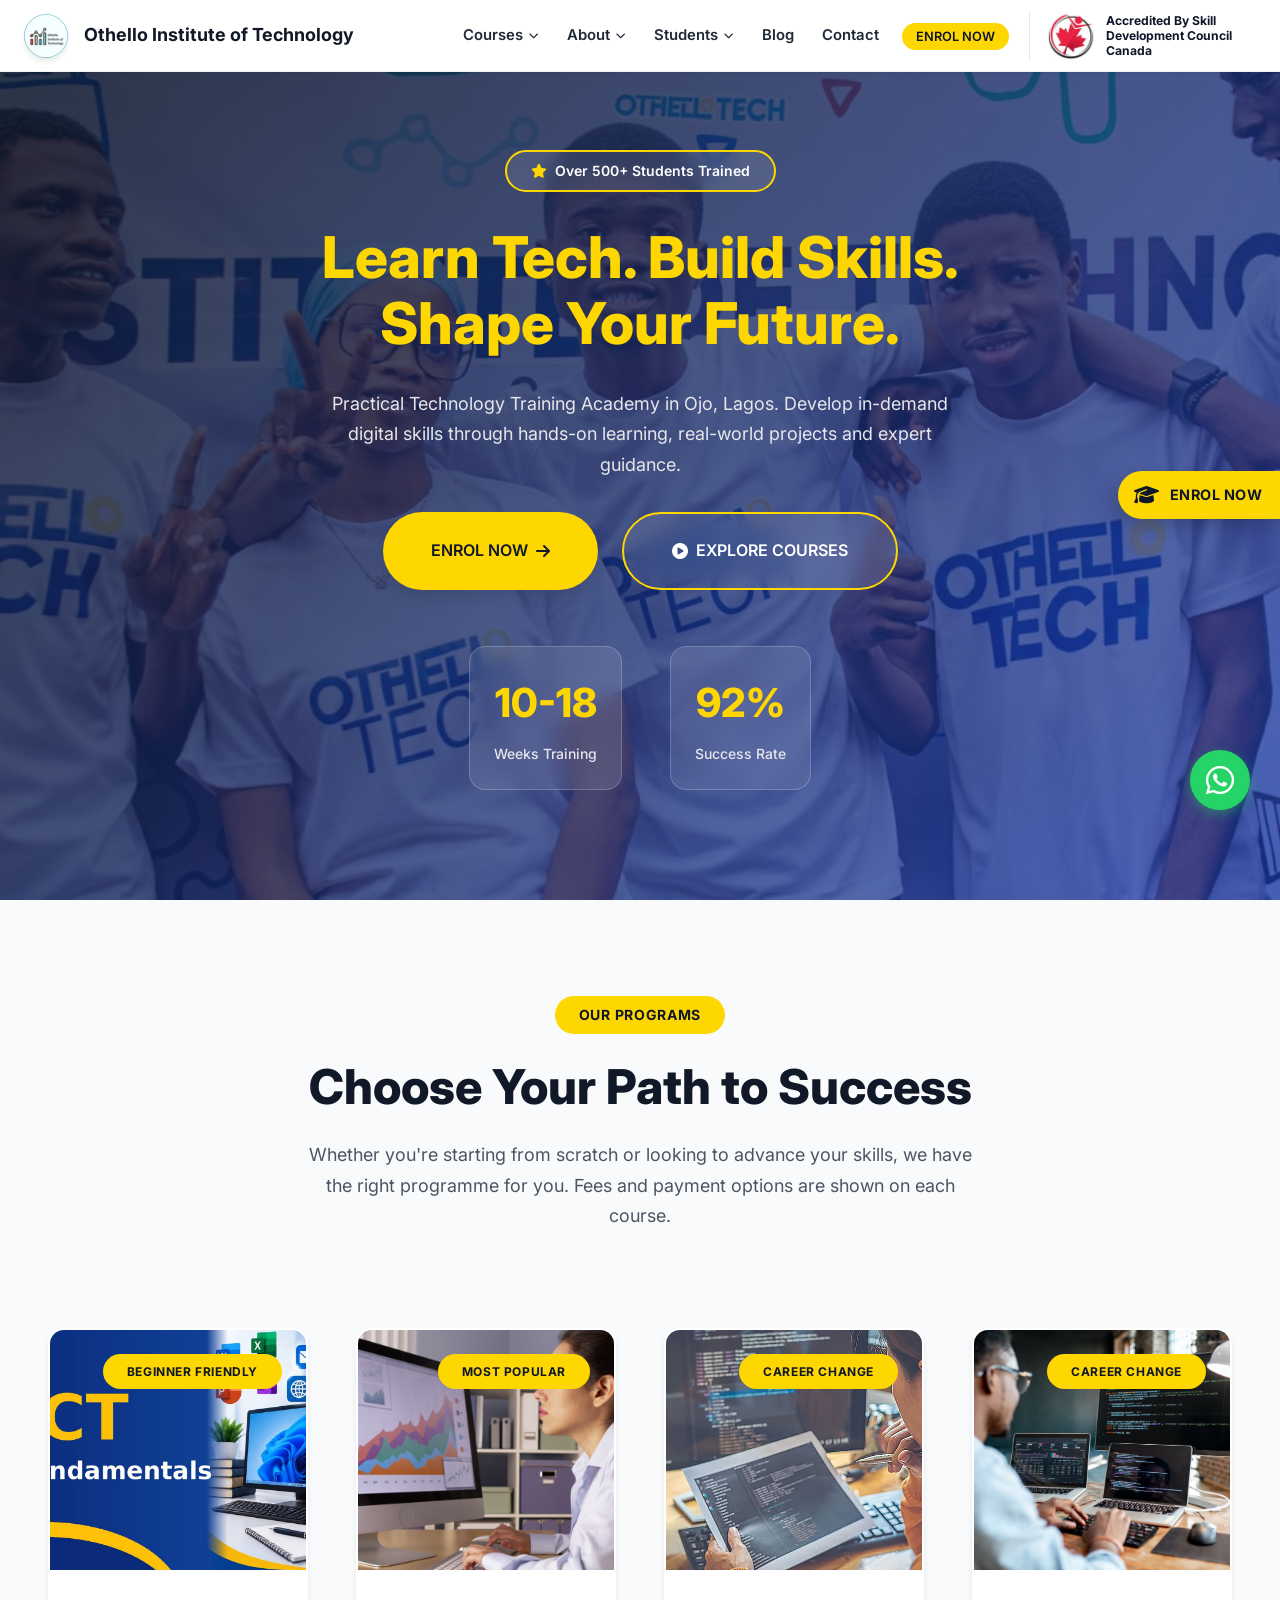
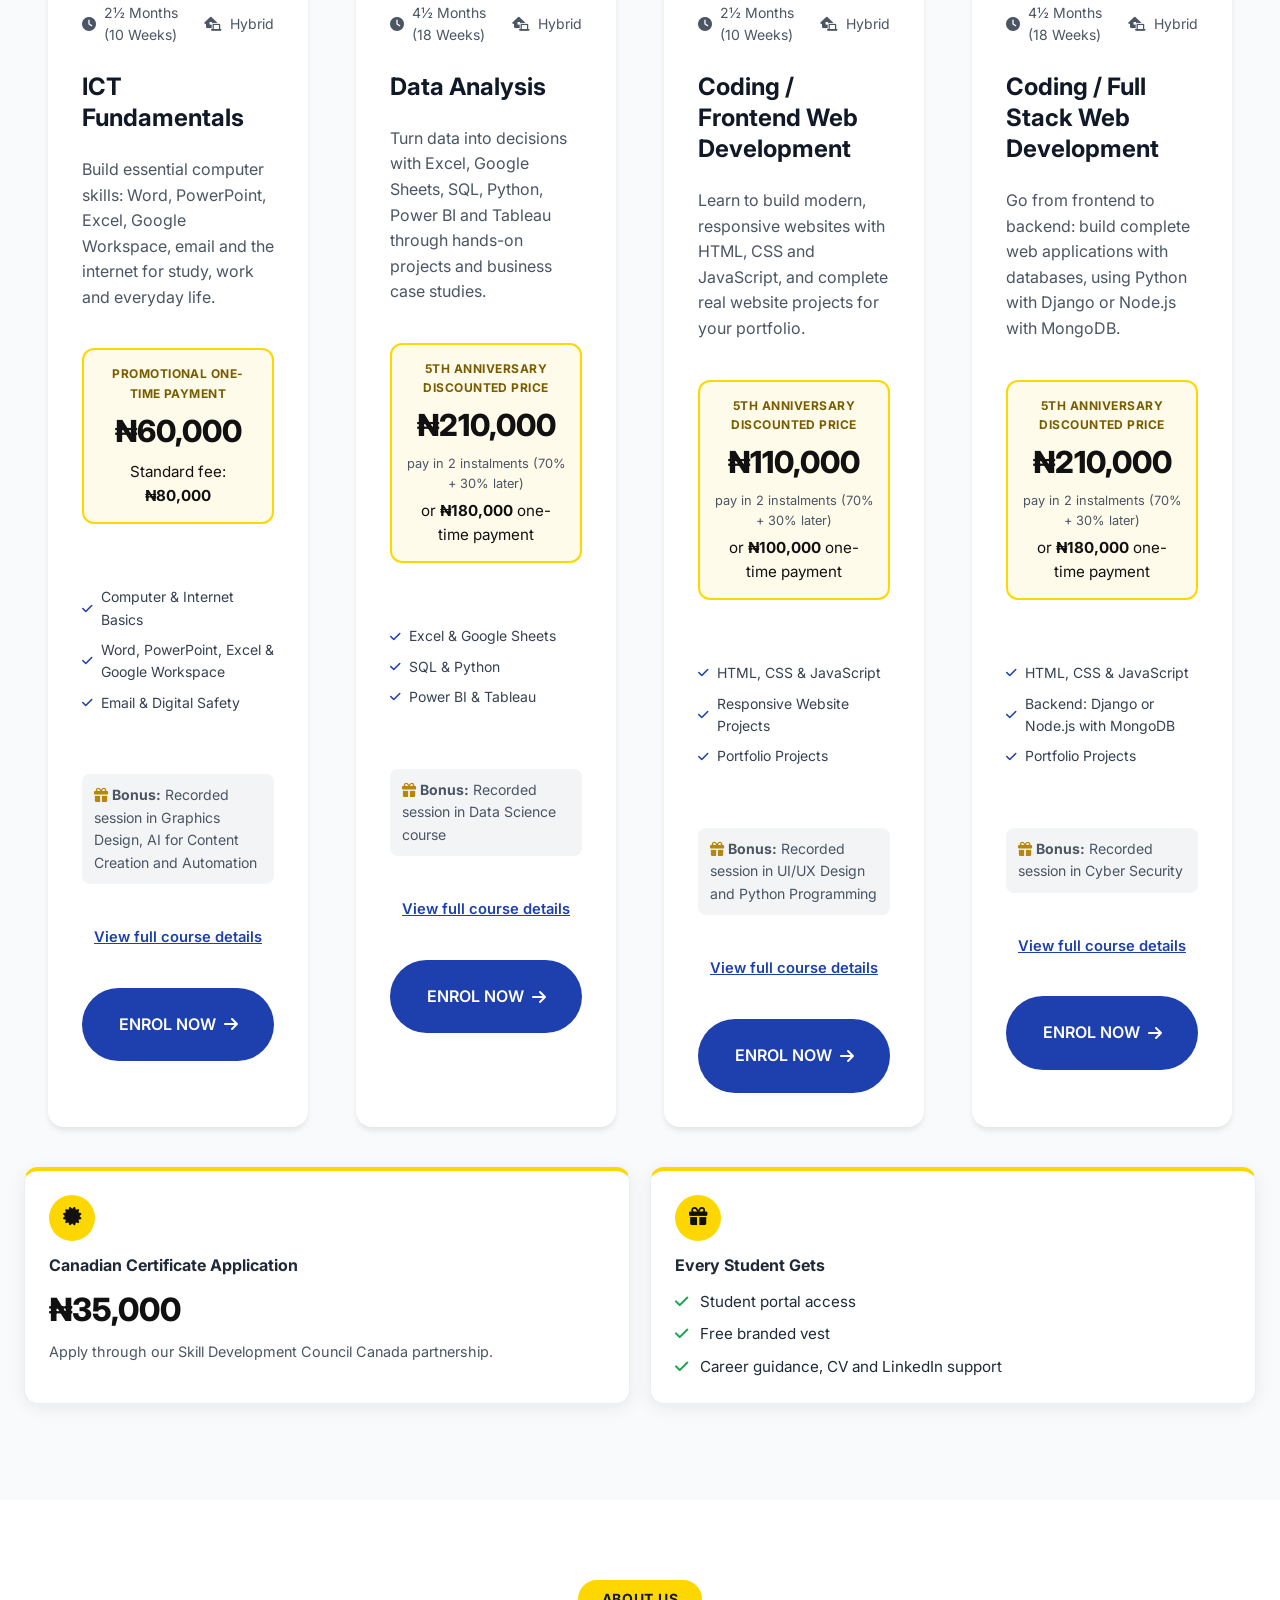
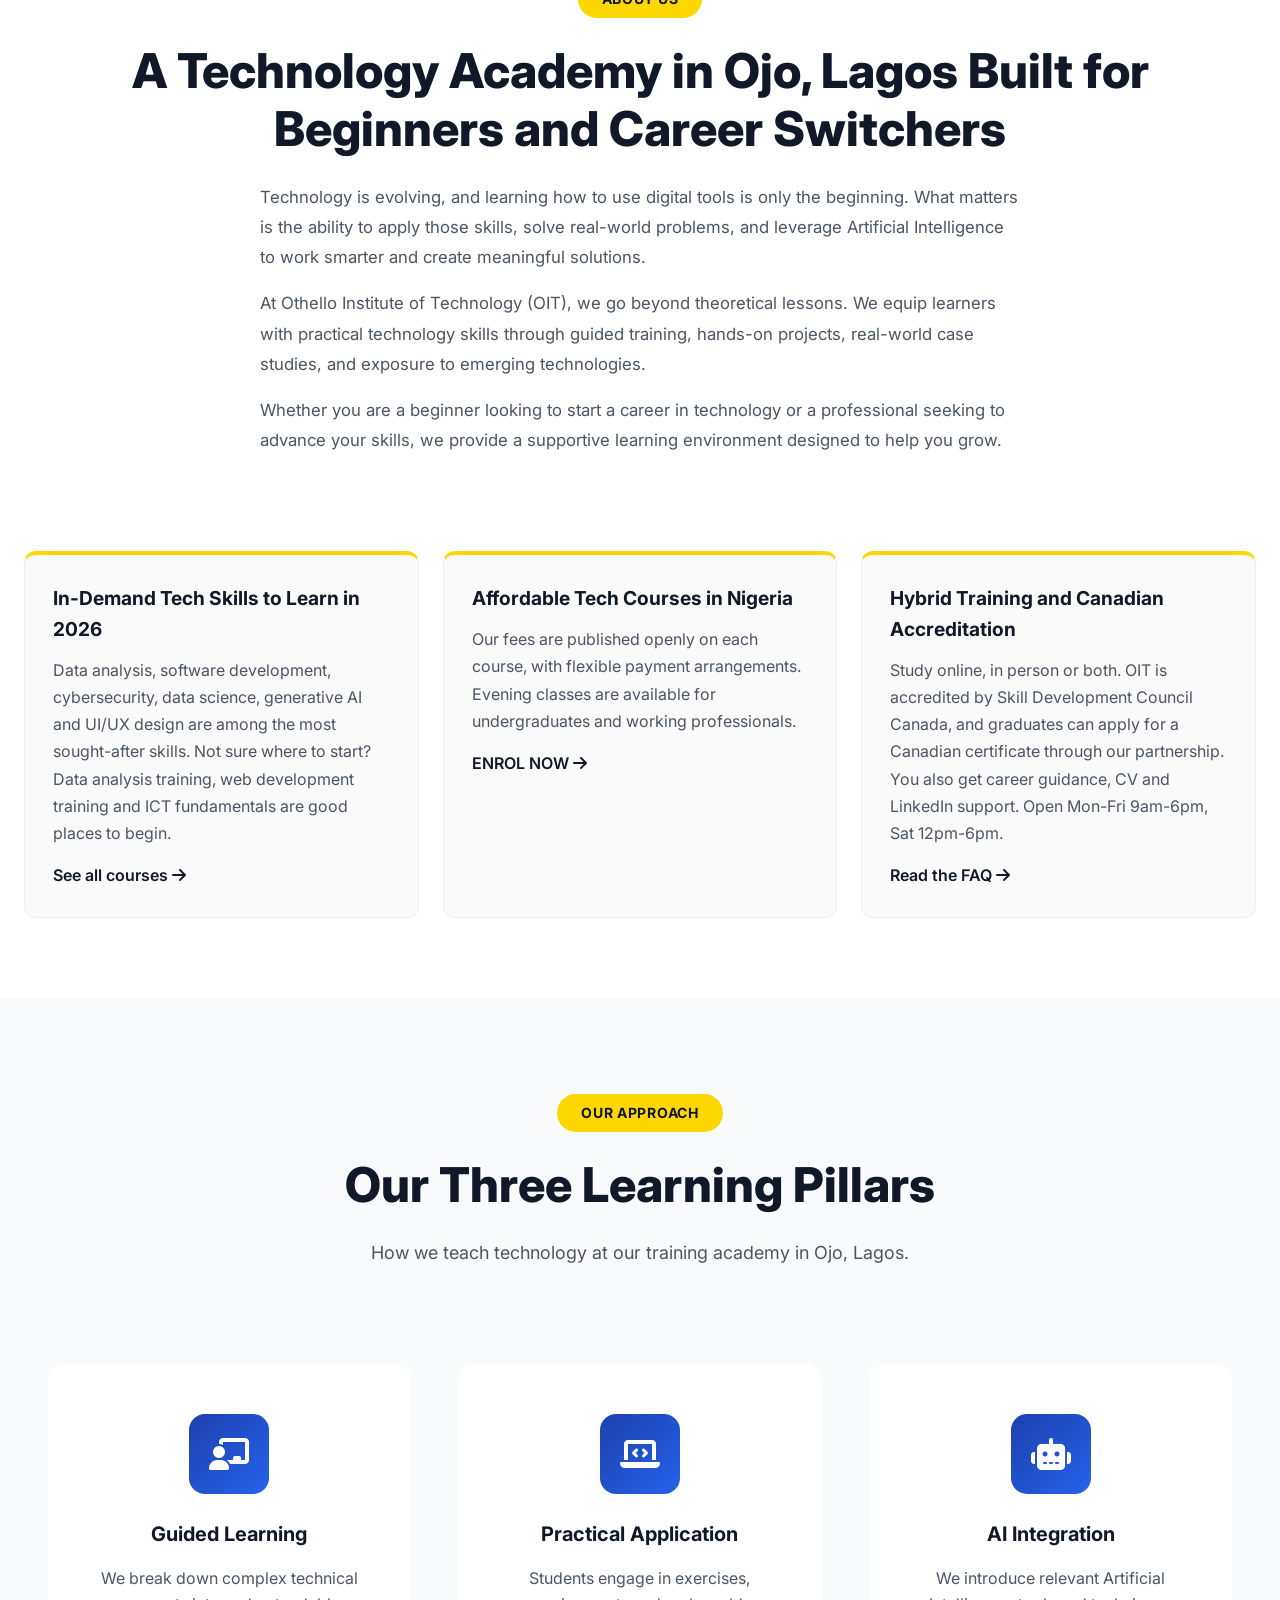
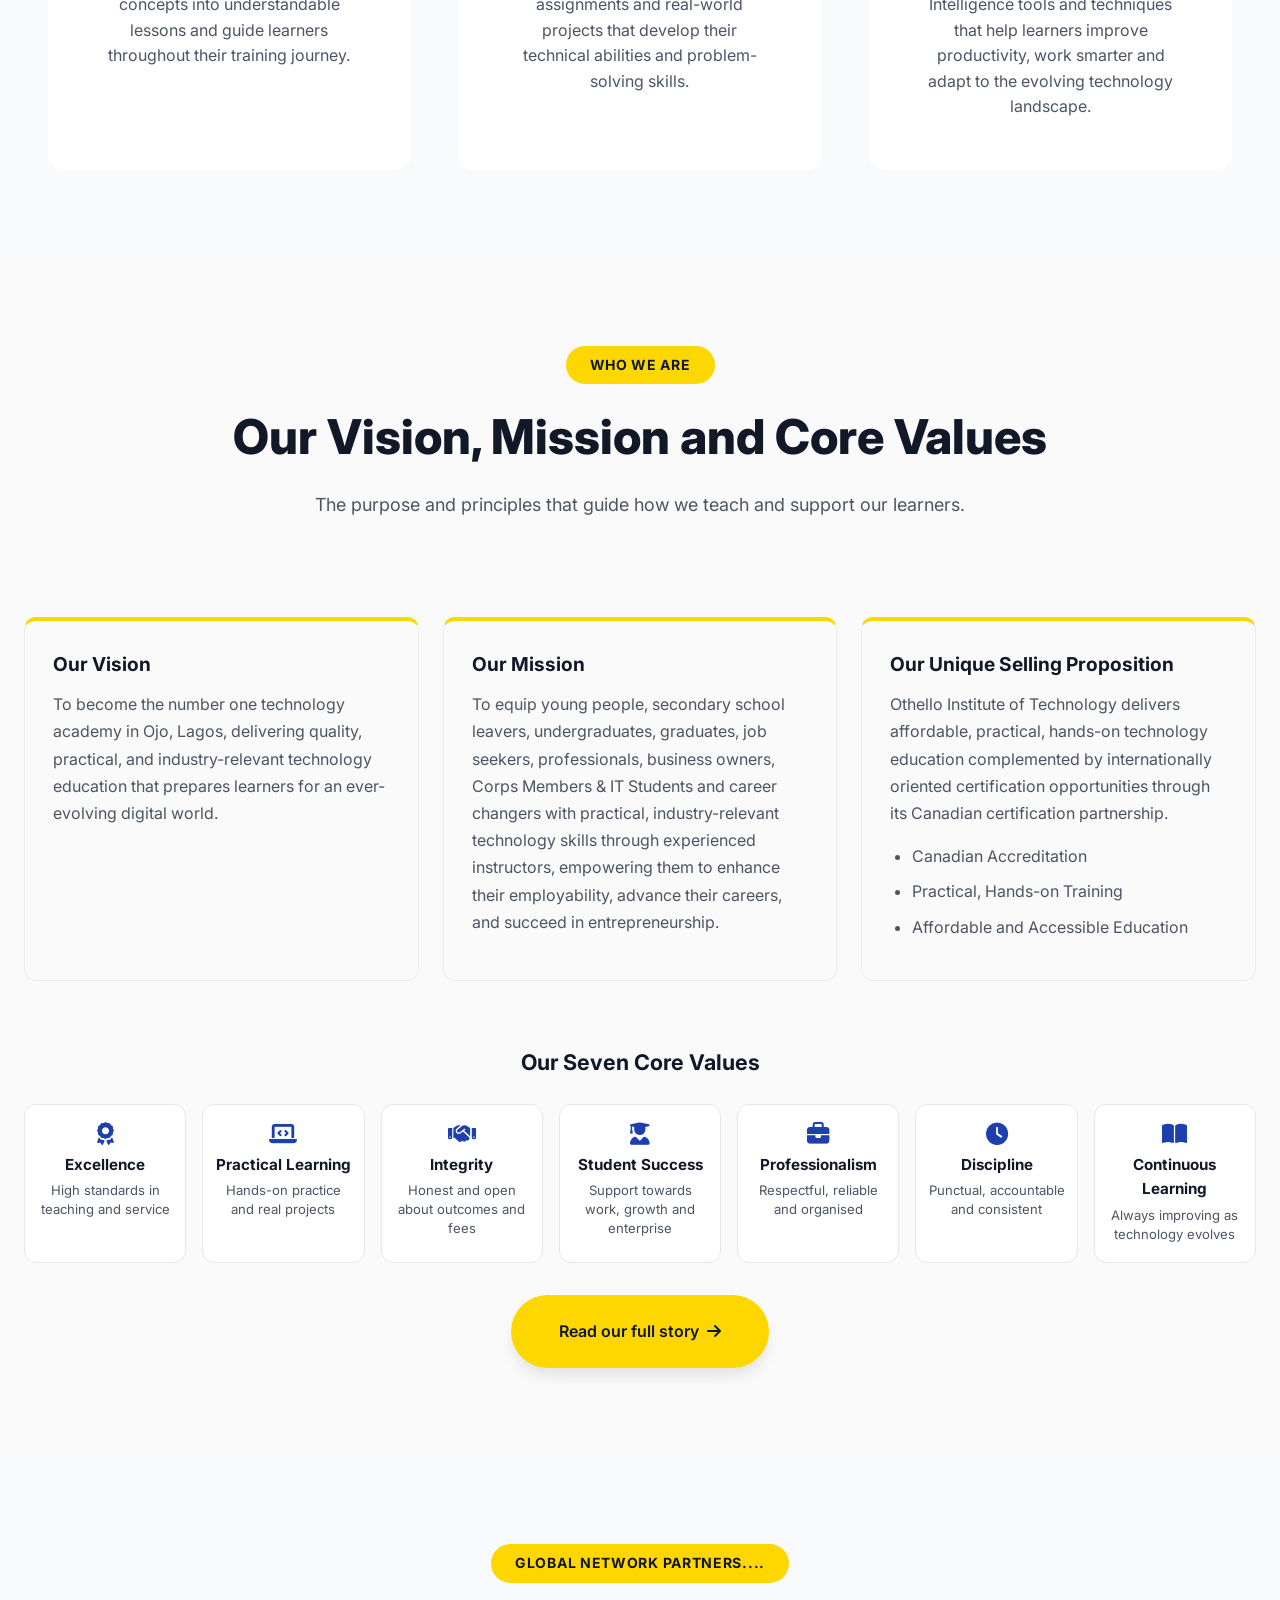
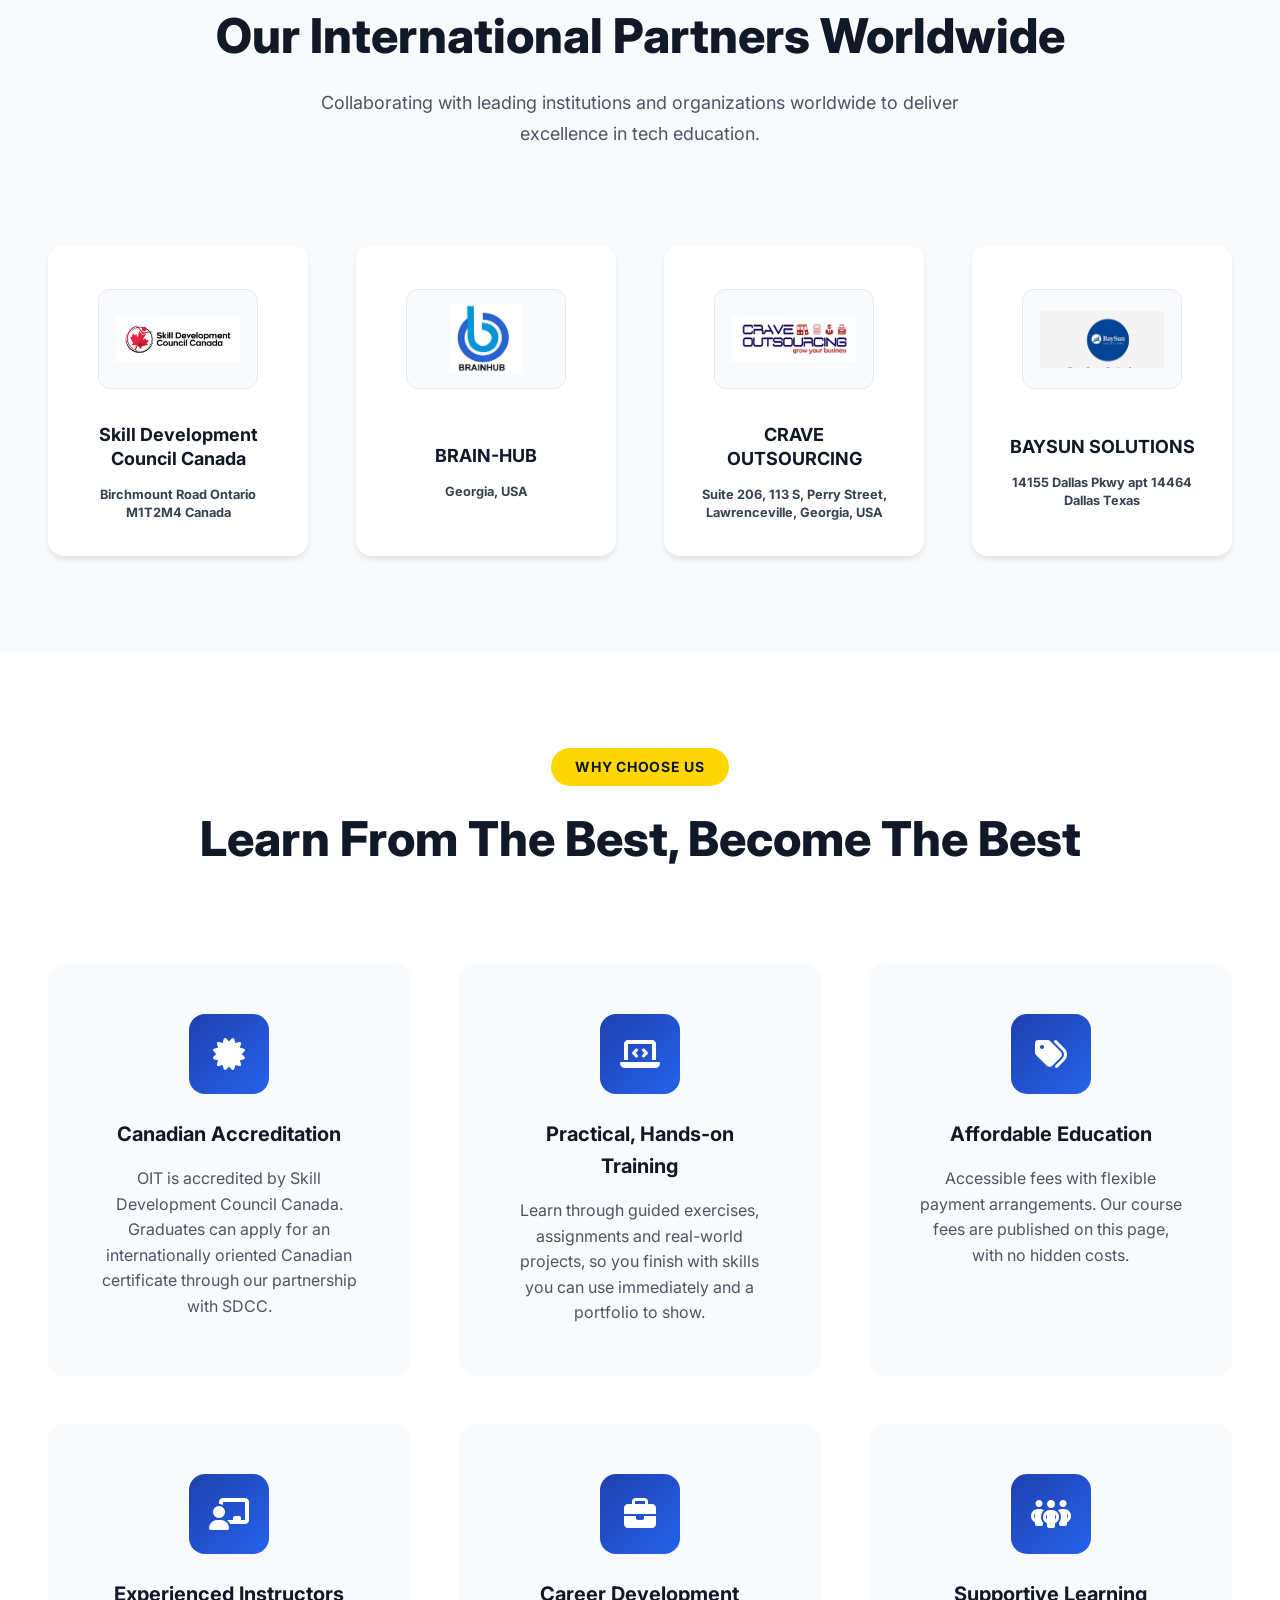
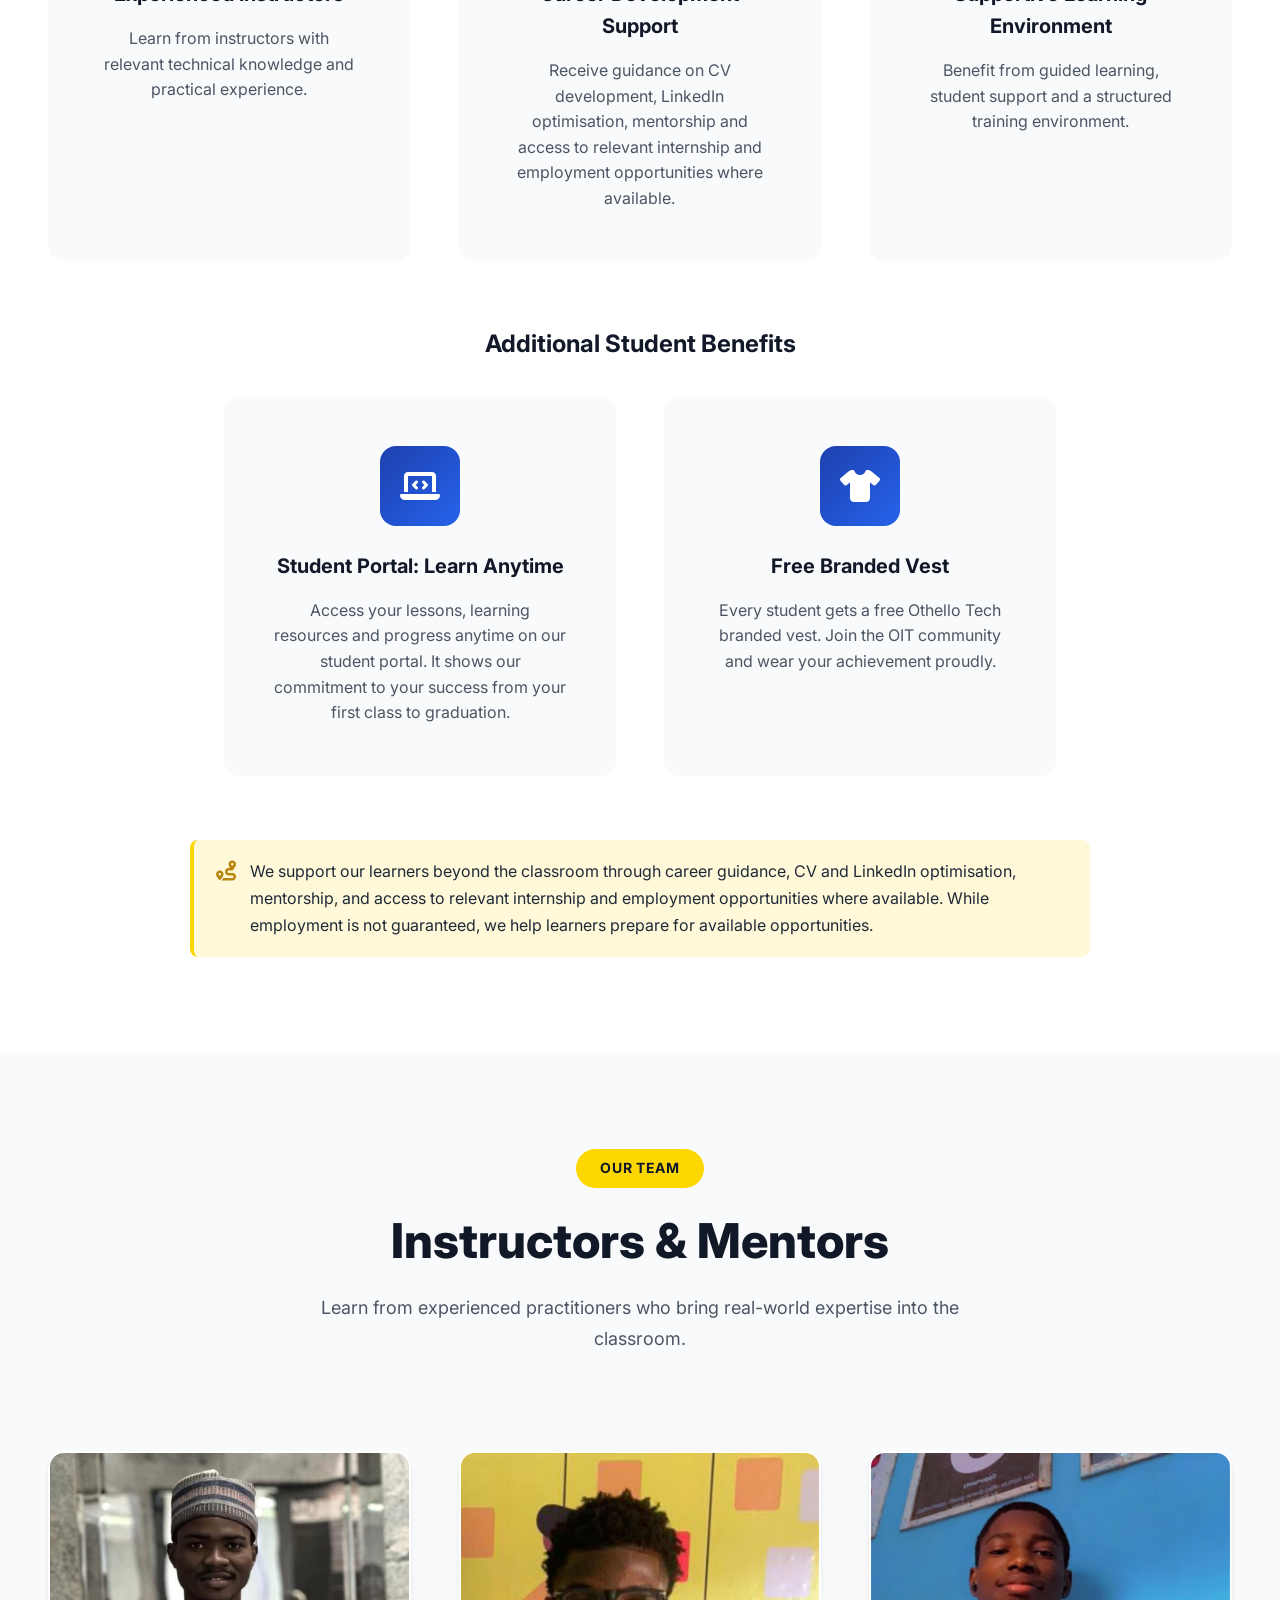
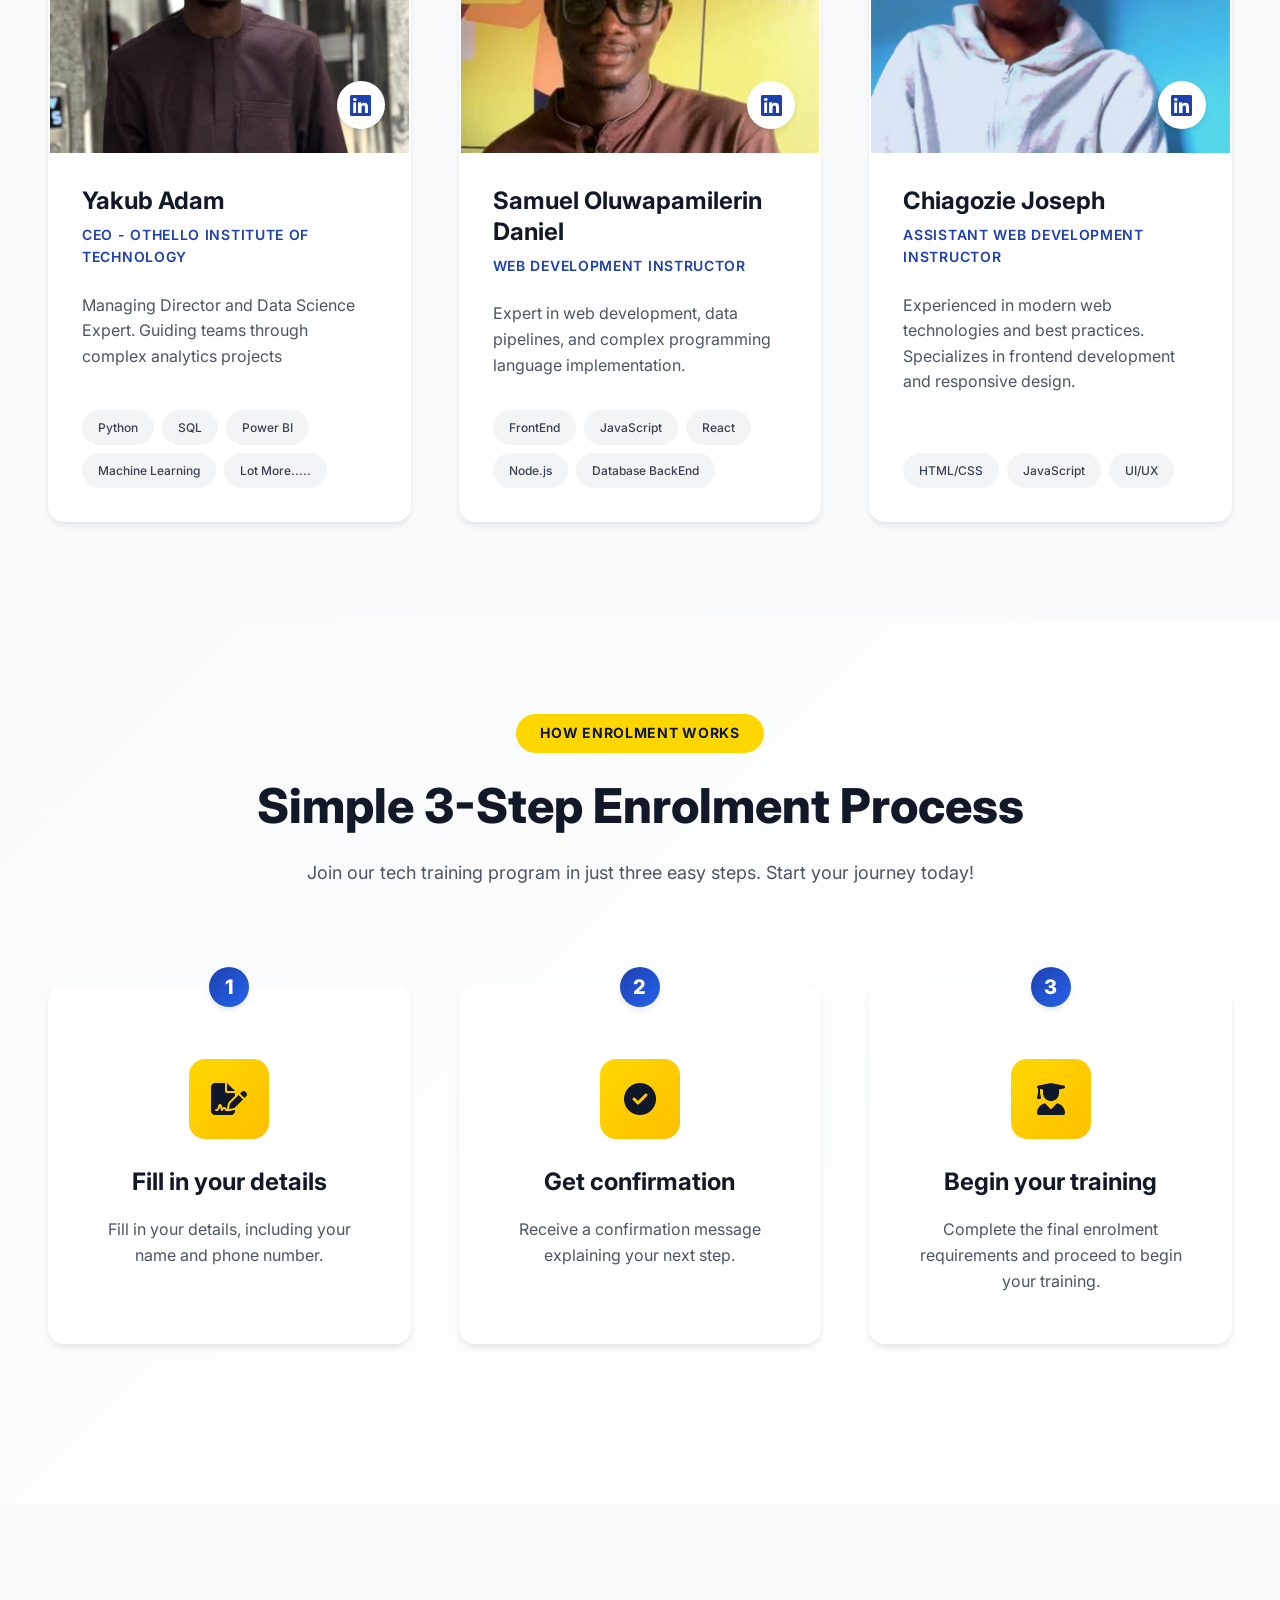
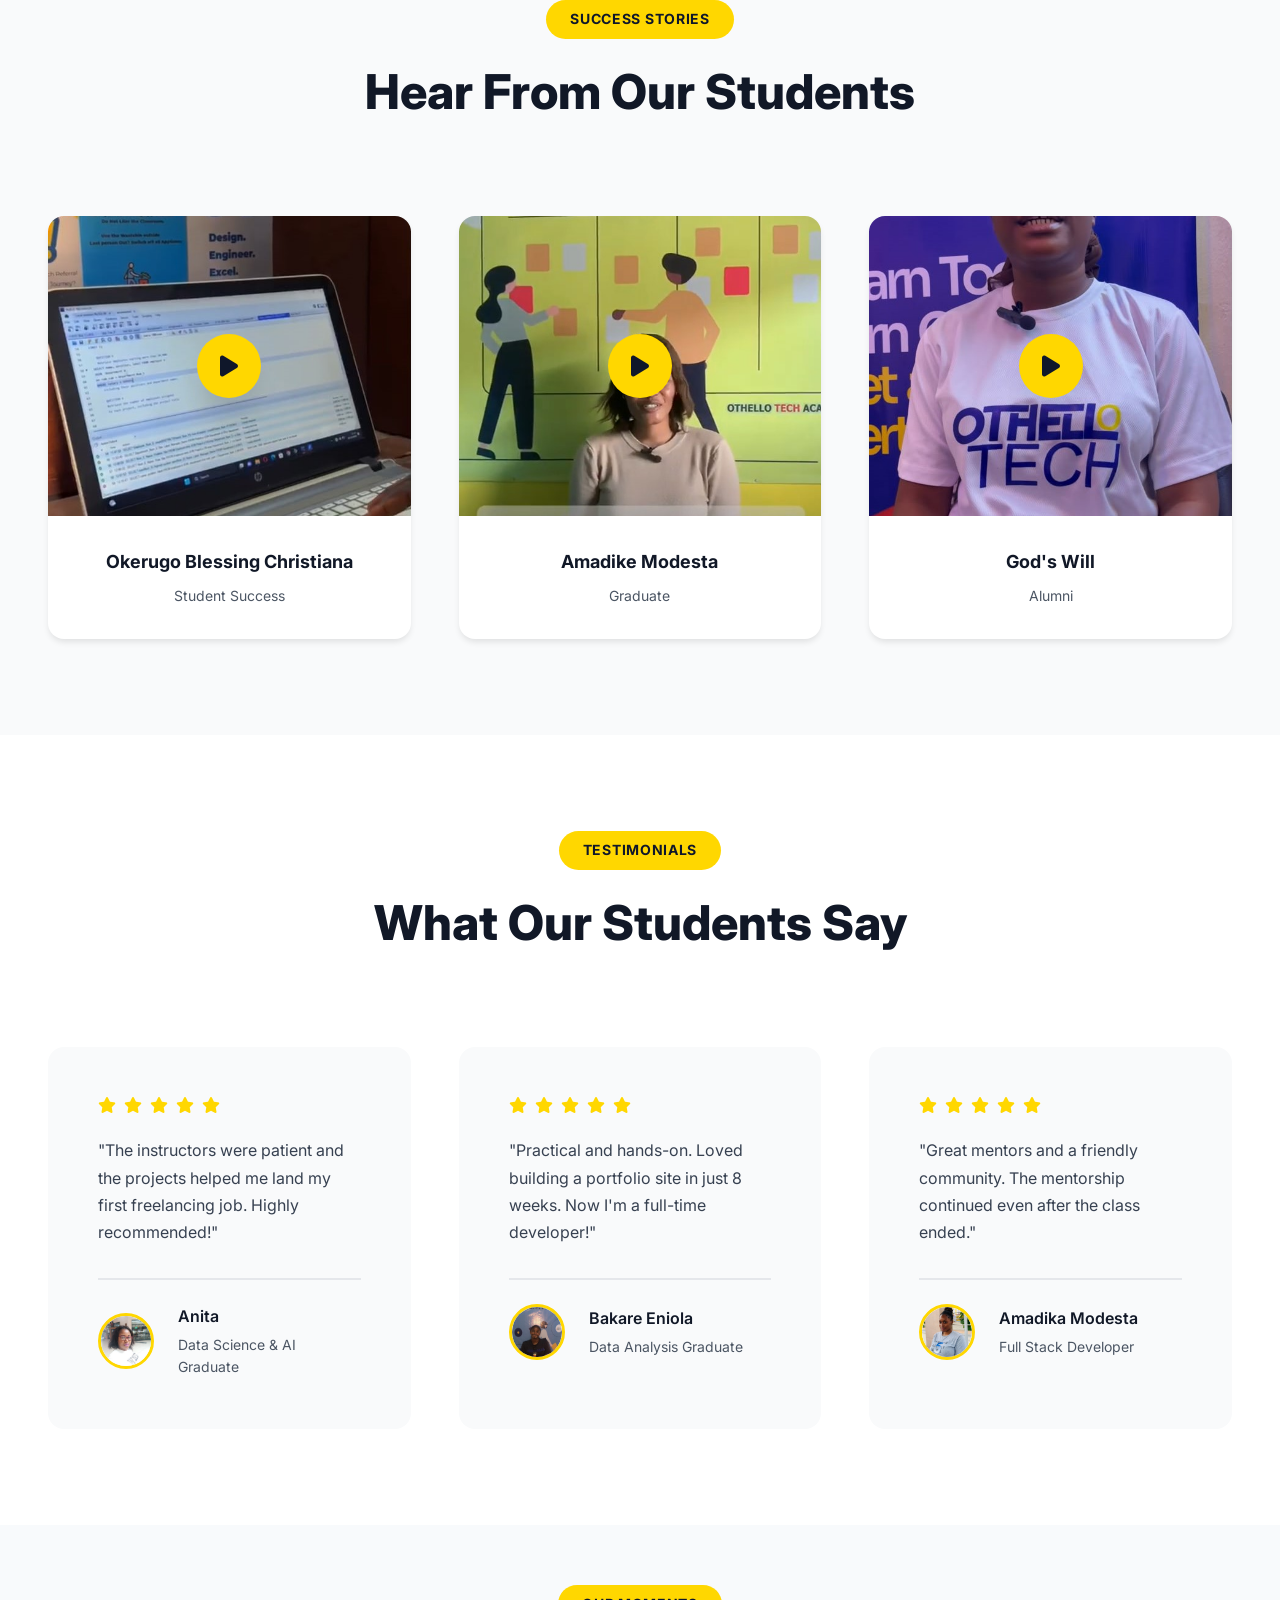
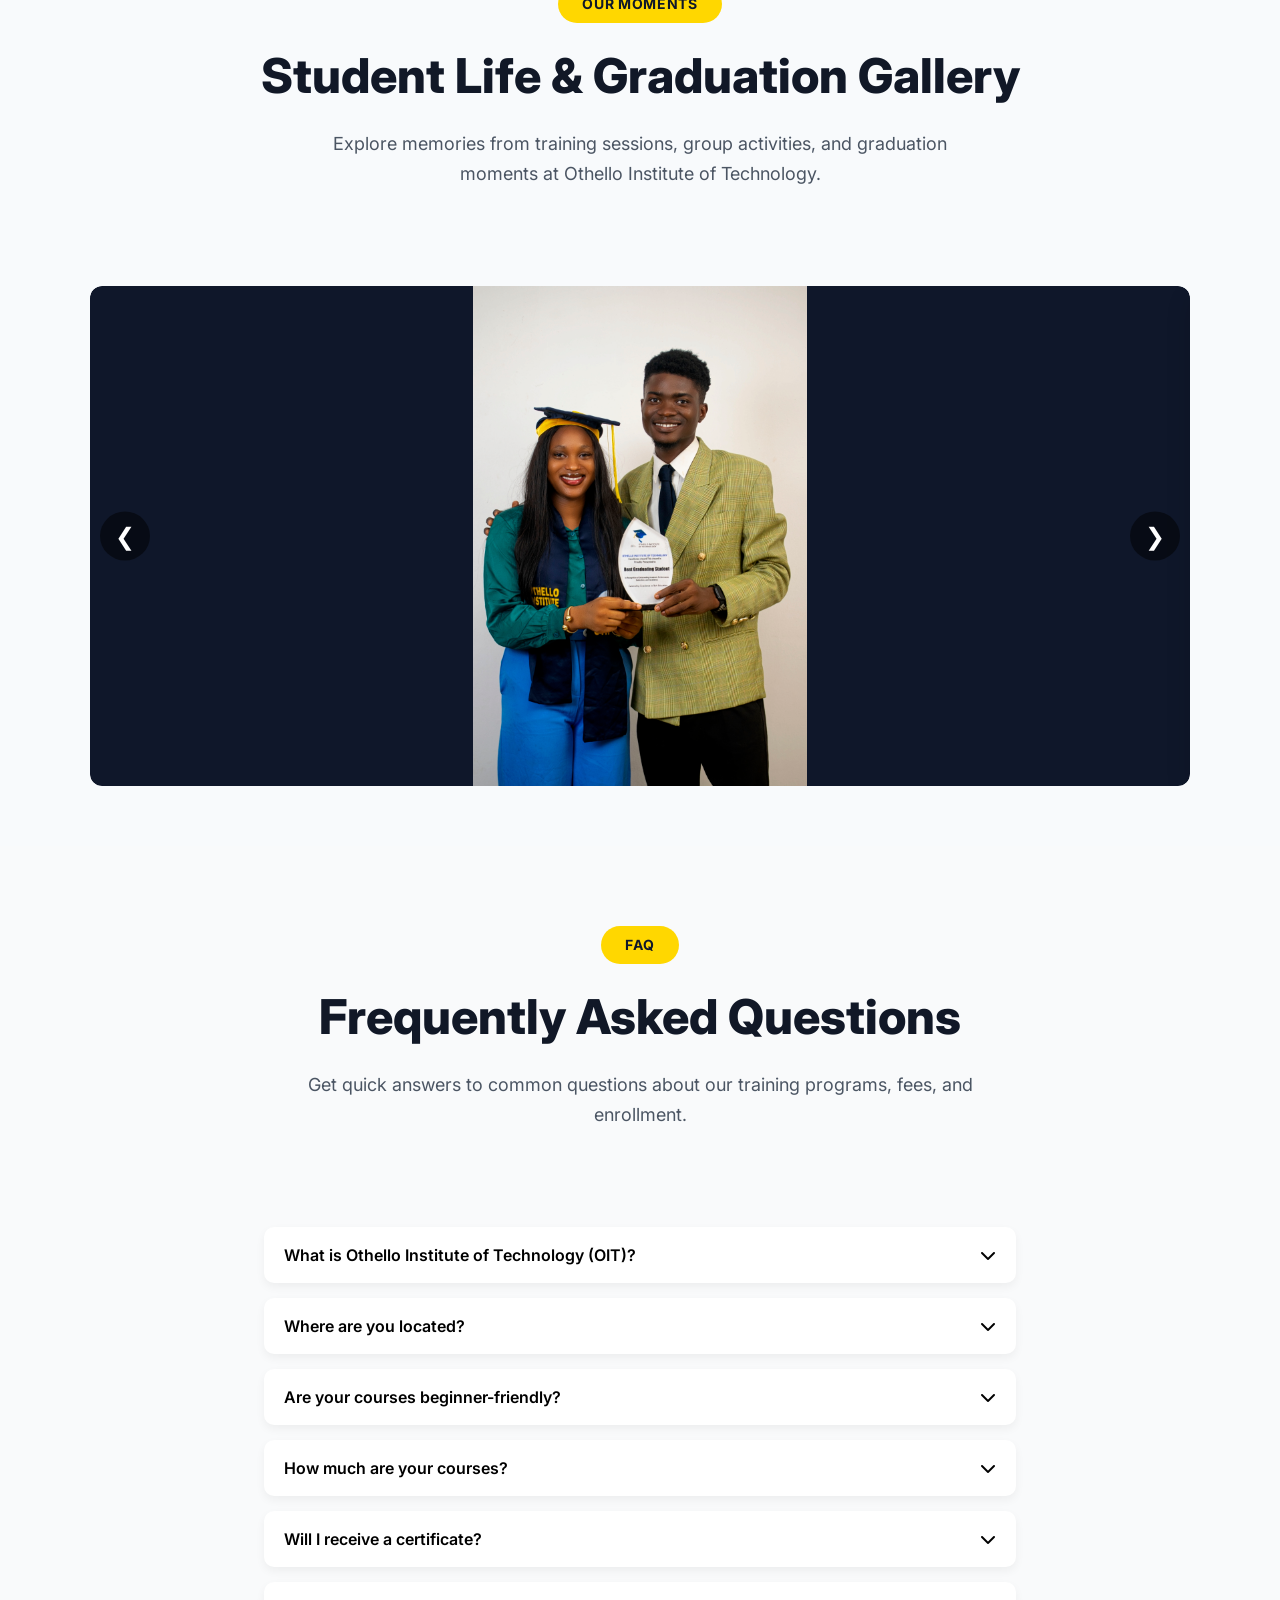
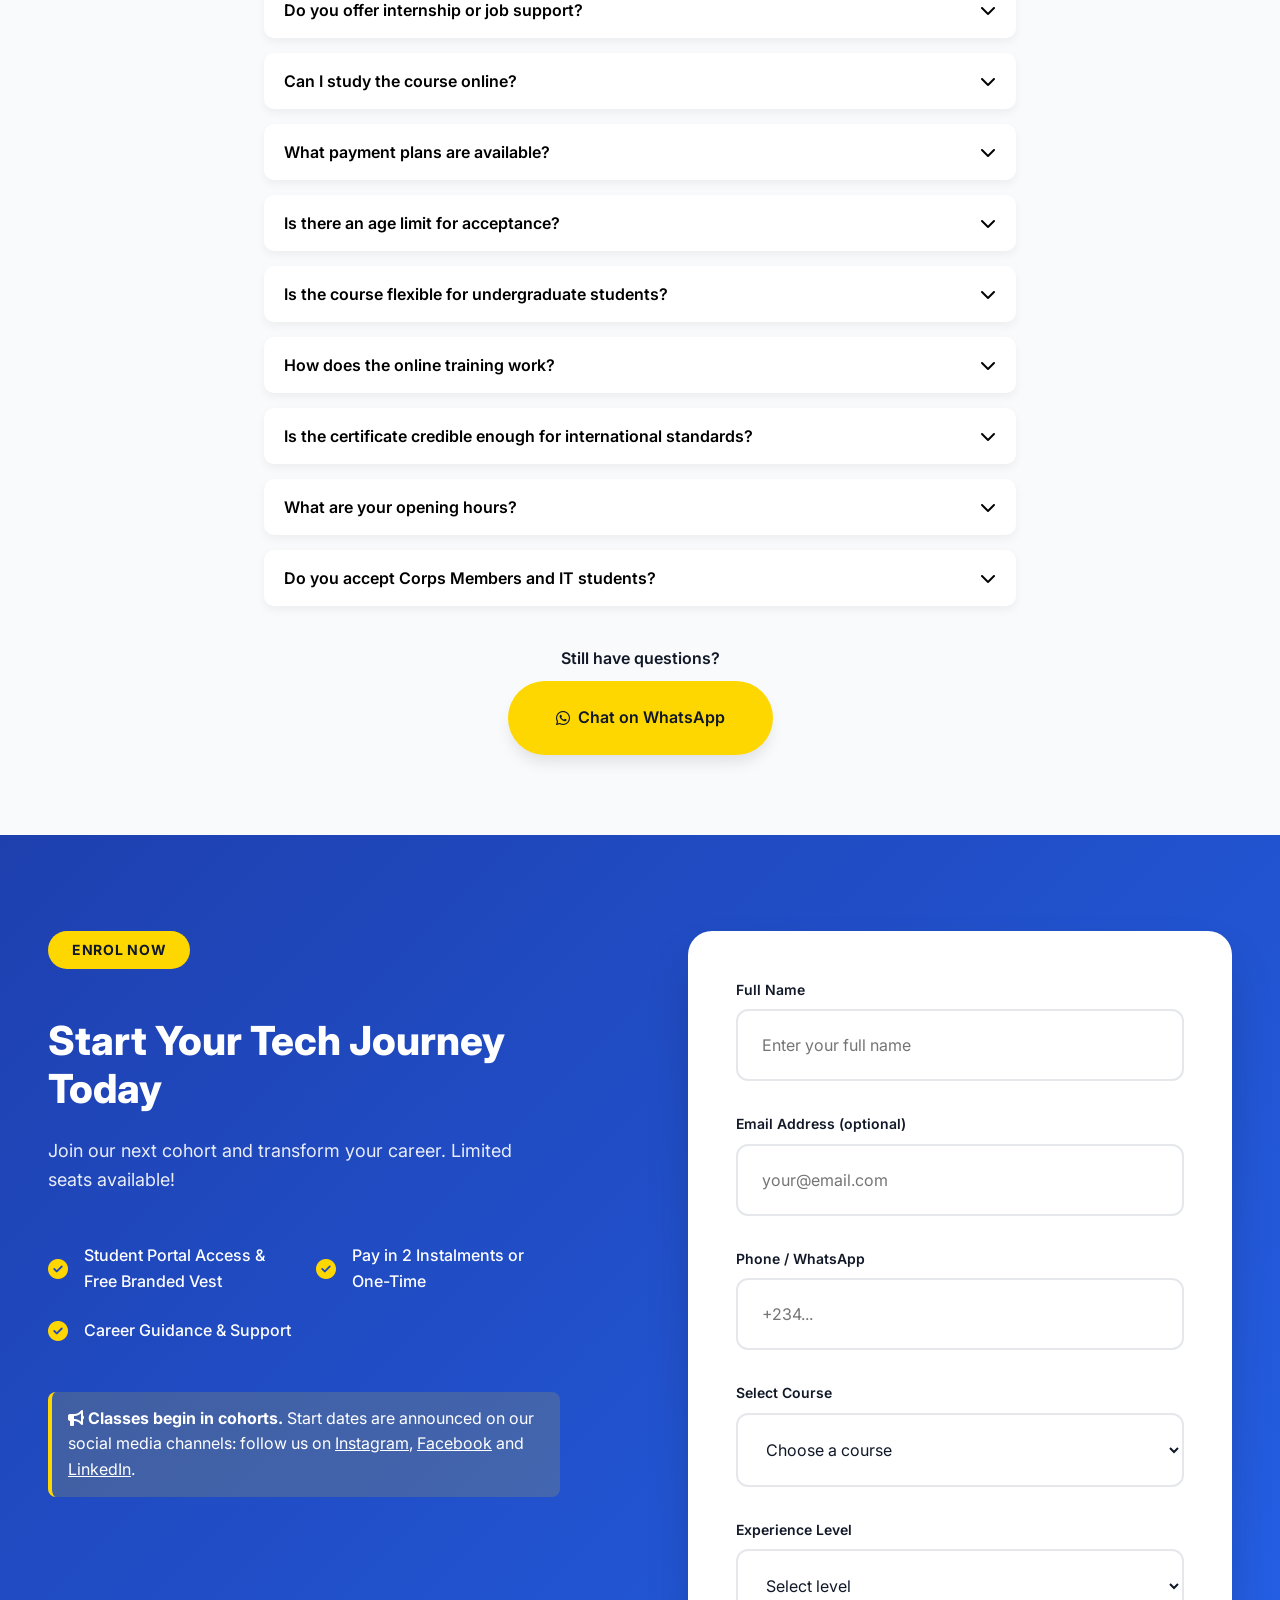
==== commit ba4e2e50: "Update OIT website content, images and SEO" ====
--- a/index.html
+++ b/index.html
@@ -903,13 +903,13 @@
       <div class="stories-grid">
         <div class="story-card">
           <div class="story-image">
-            <img src="./img/test1.jpg" alt="Bakare Eniola" loading="lazy">
-            <button class="story-play" data-video="https://www.youtube.com/watch?v=pvbV15GtJEU">
+            <img src="./img/test1.jpg" alt="Okerugo Blessing Christiana" loading="lazy">
+            <button class="story-play" data-video="https://youtube.com/shorts/JMgVt8ICZ5s?si=qBoylHxKU7Ohlt3-">
               <i class="fas fa-play"></i>
             </button>
           </div>
           <div class="story-content">
-            <h3>Bakare Eniola</h3>
+            <h3>Okerugo Blessing Christiana</h3>
             <p class="story-role">Student Success</p>
           </div>
         </div>
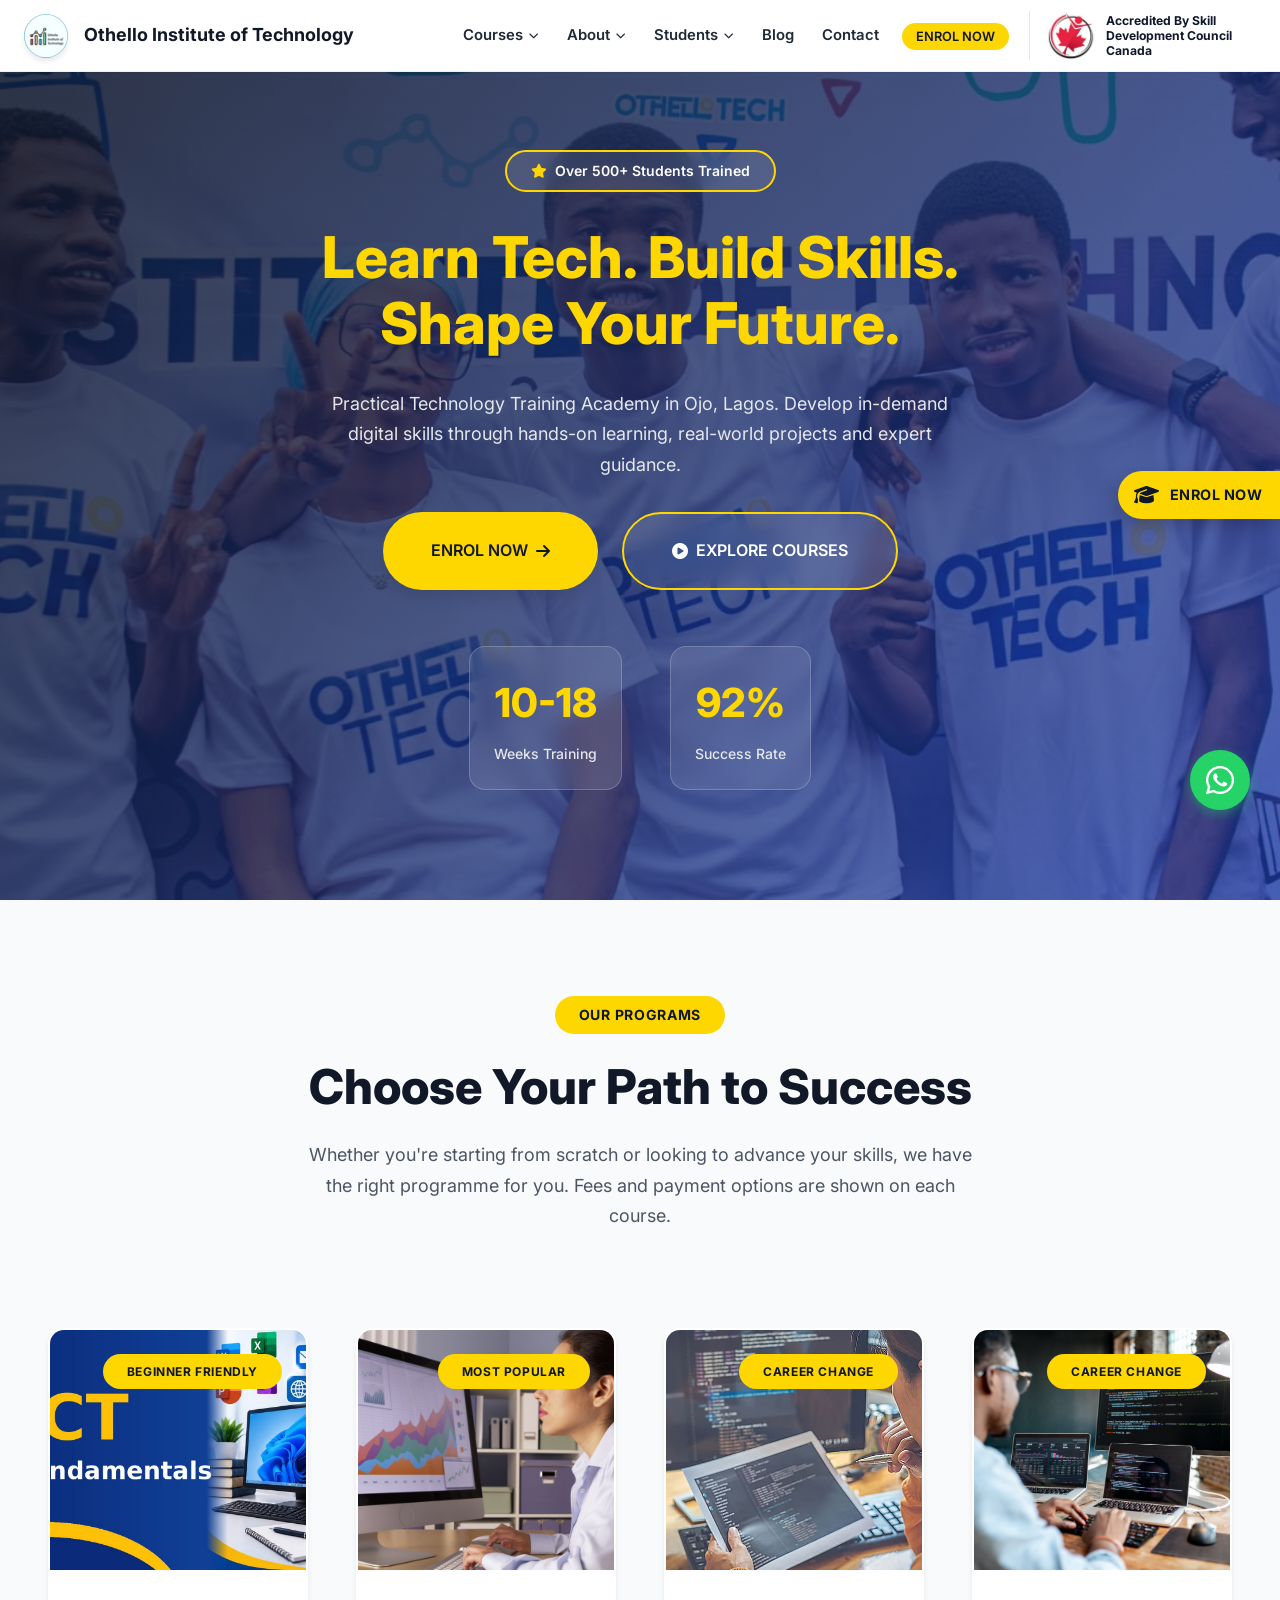
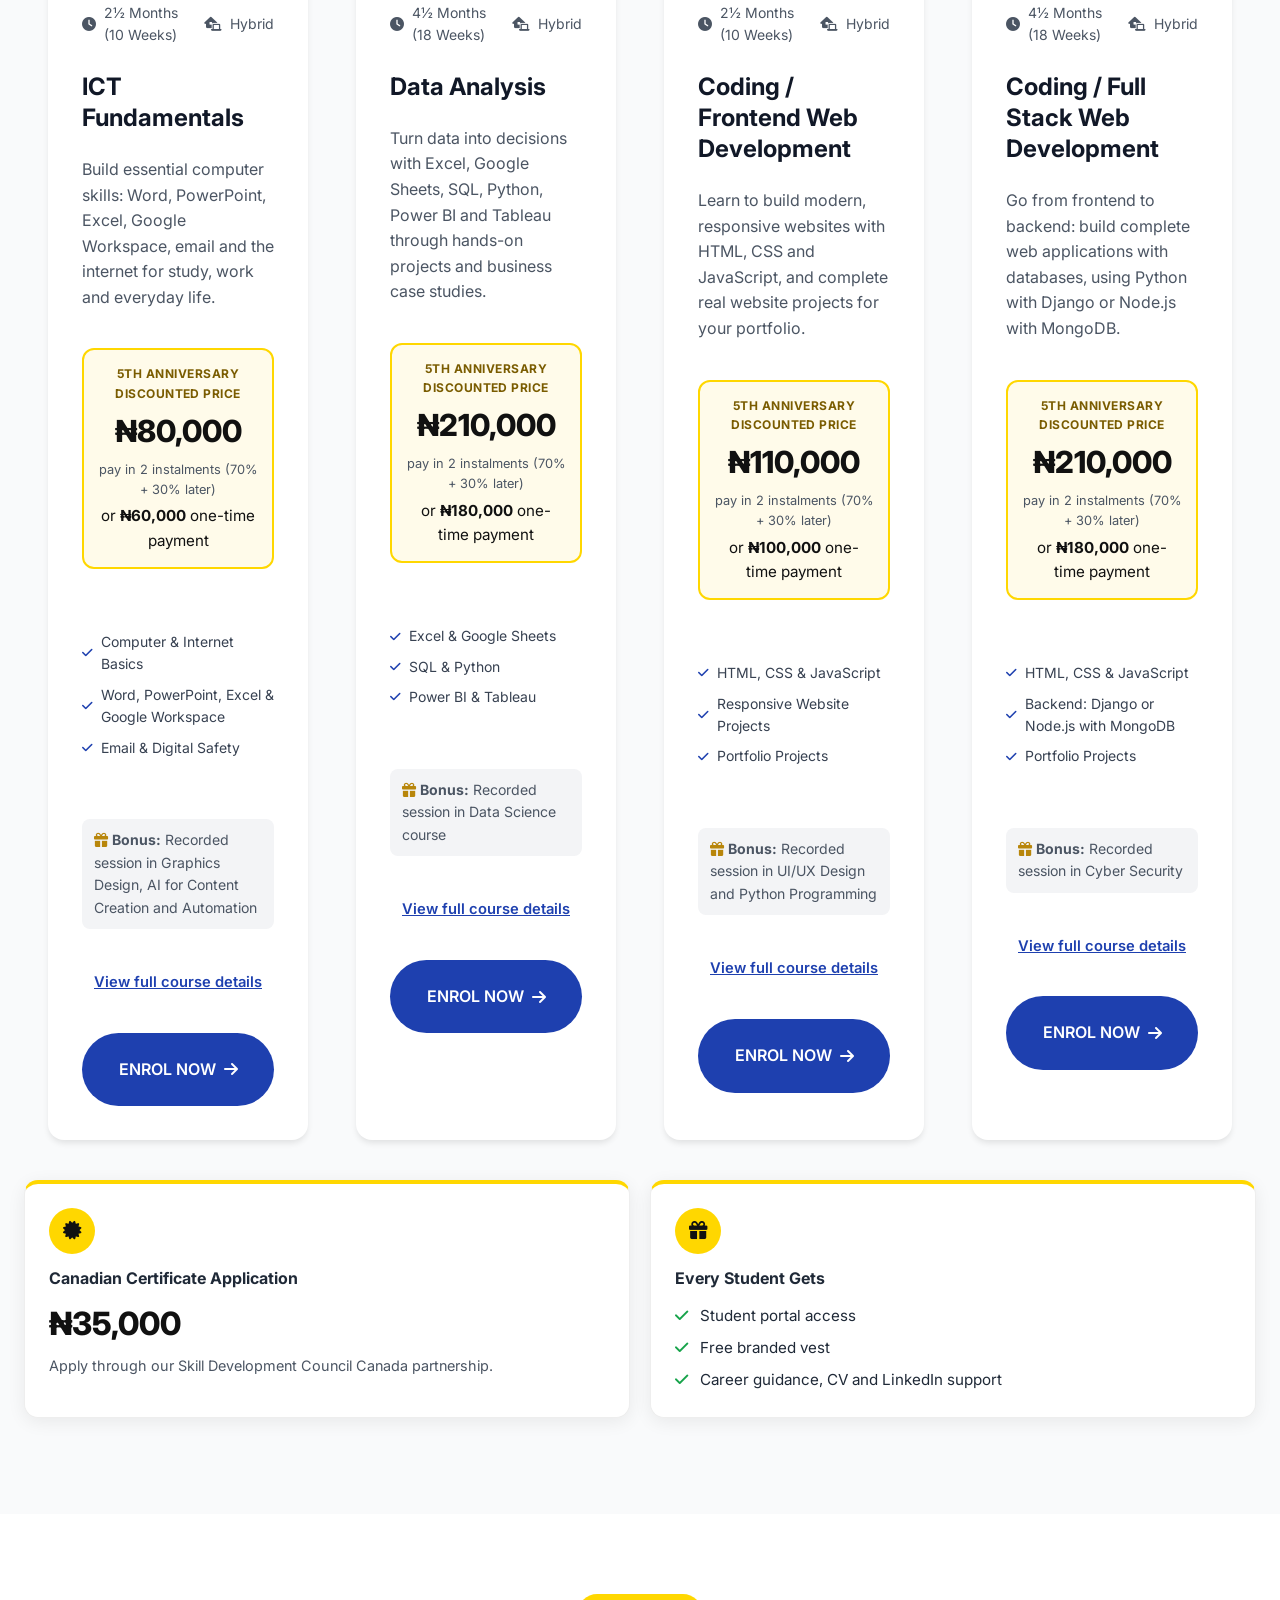
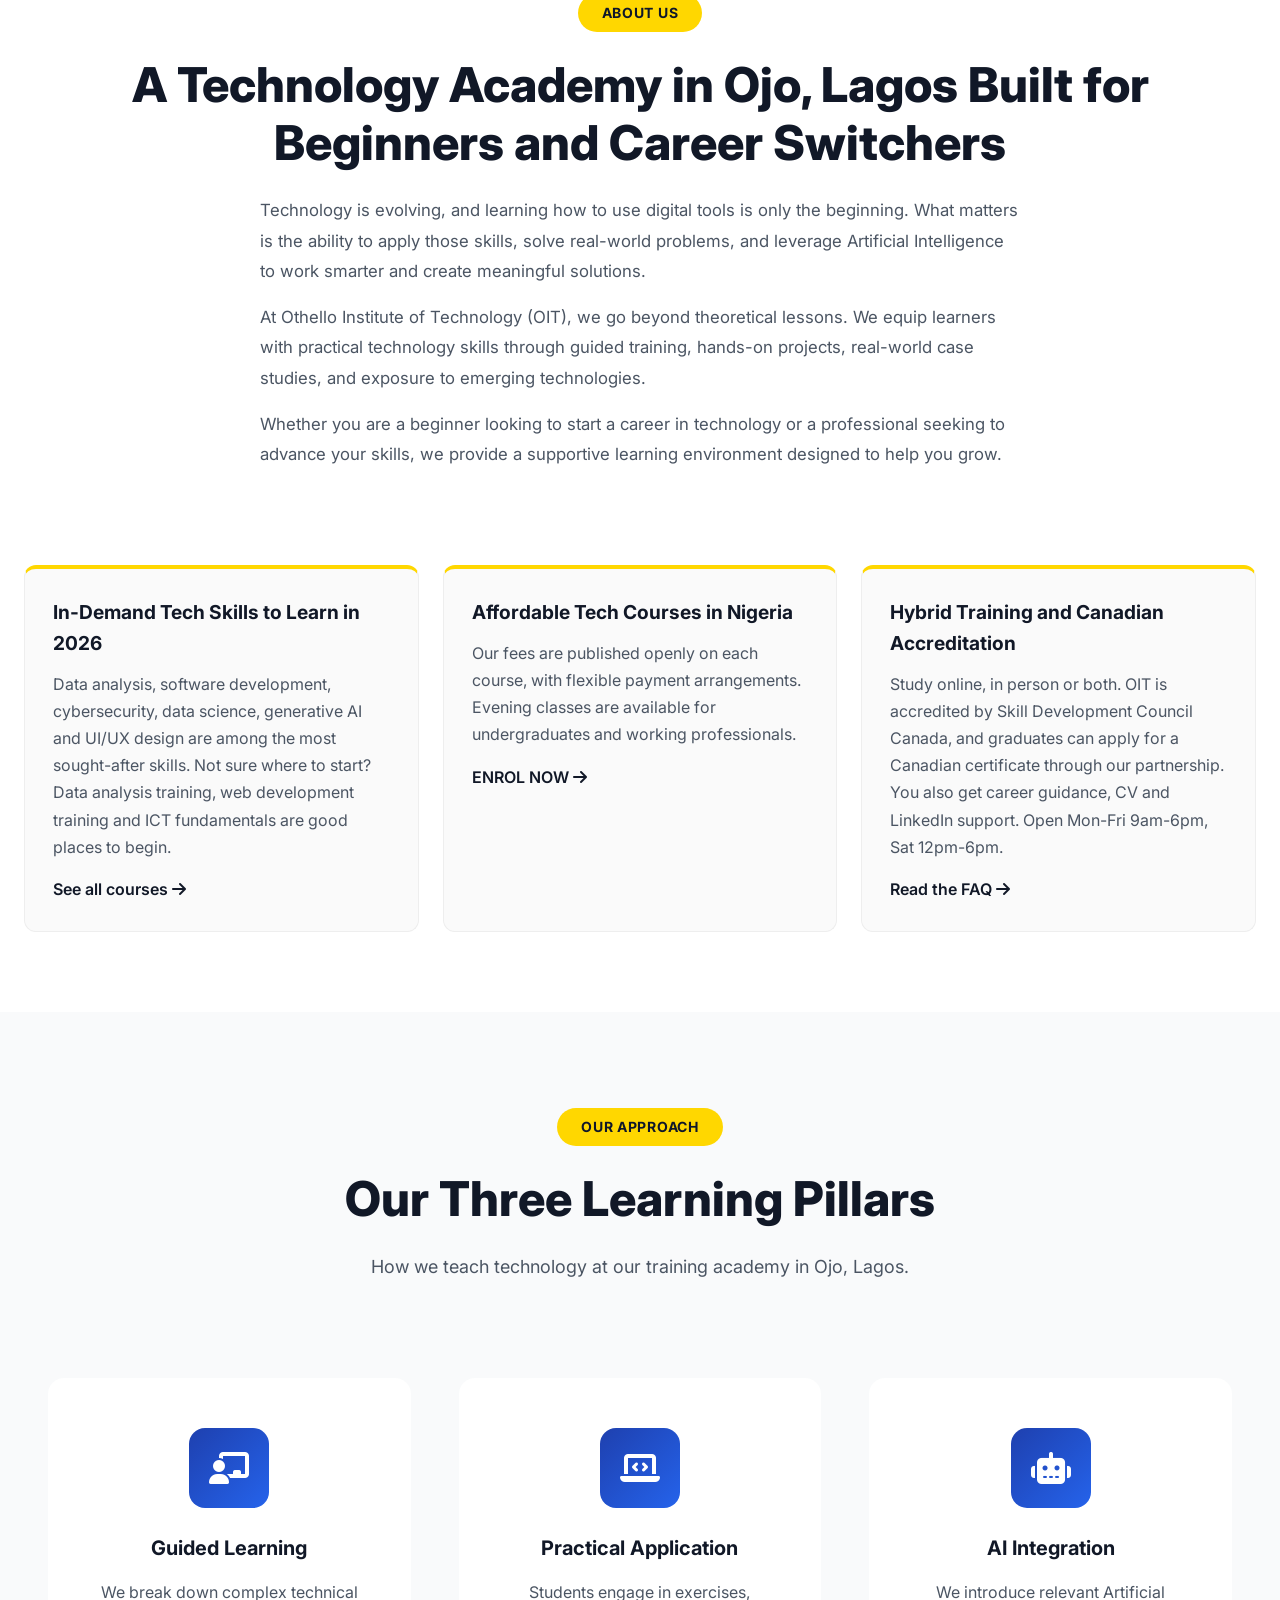
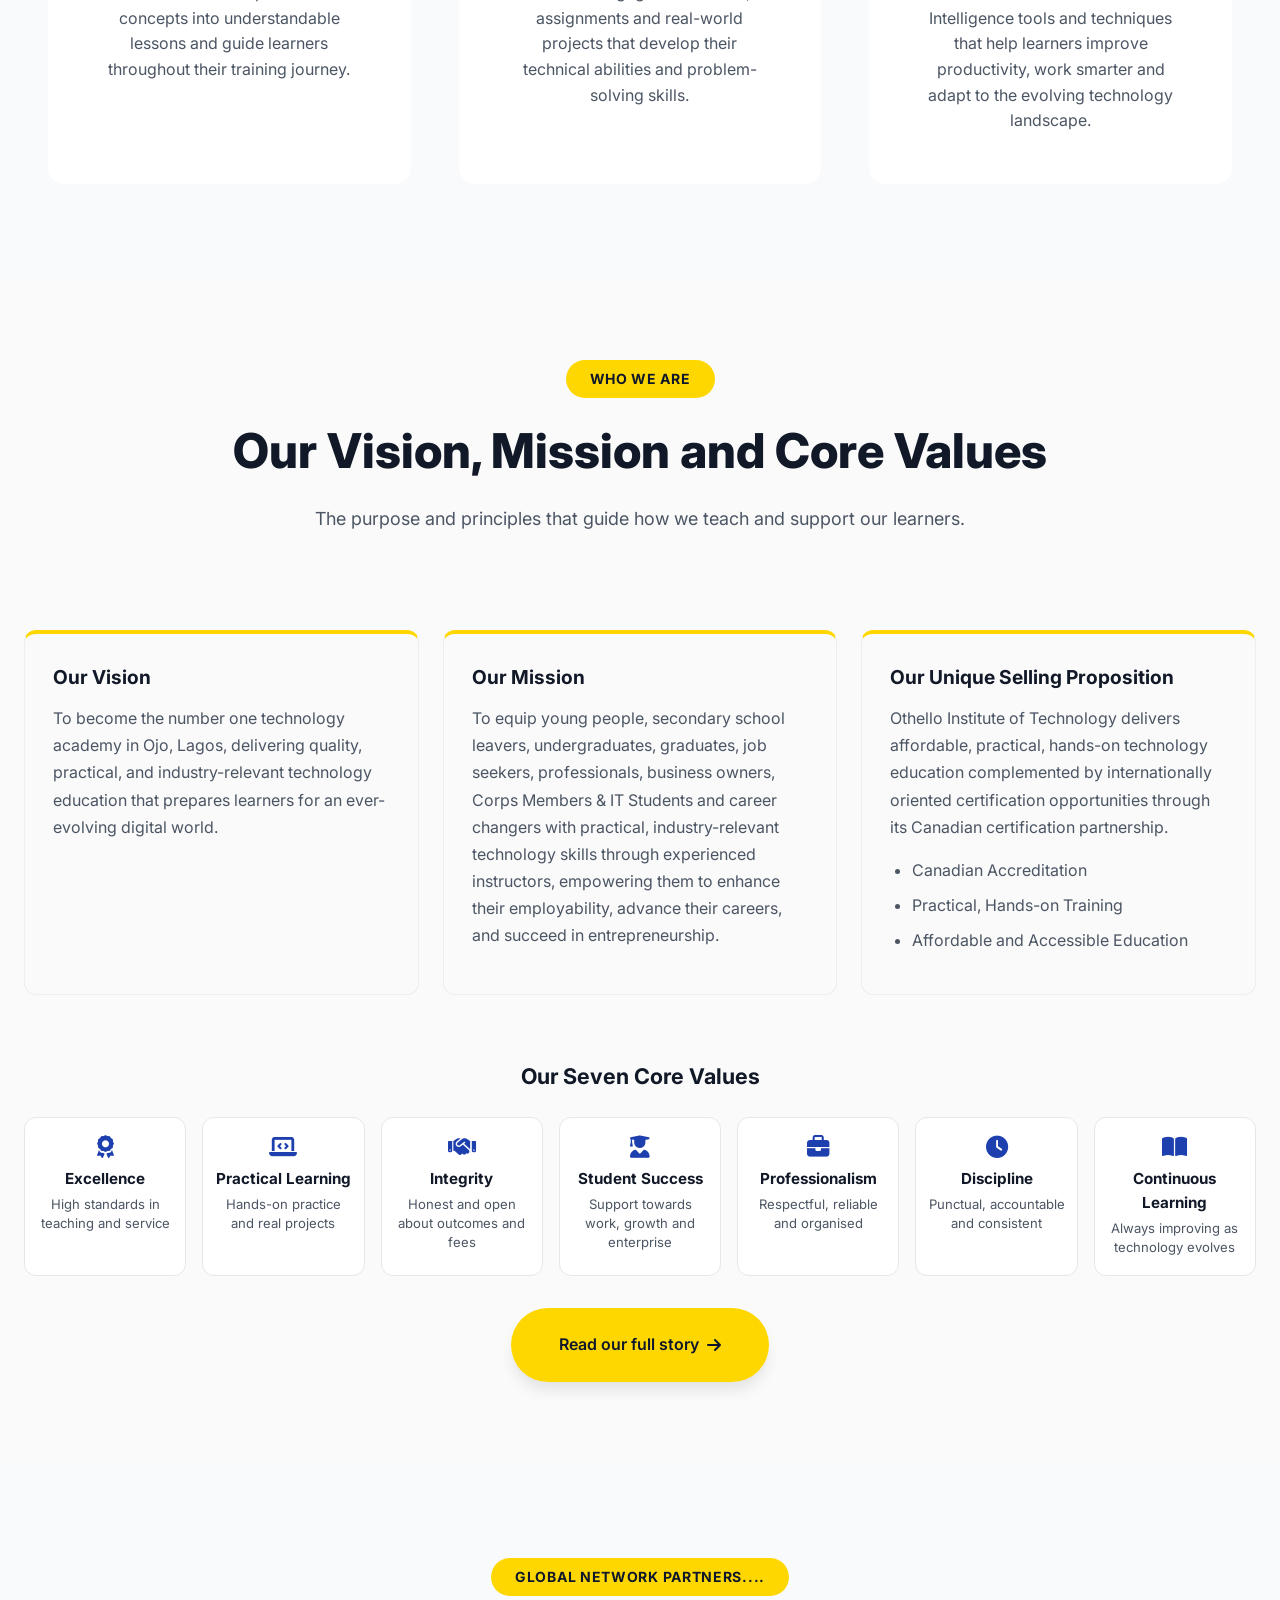
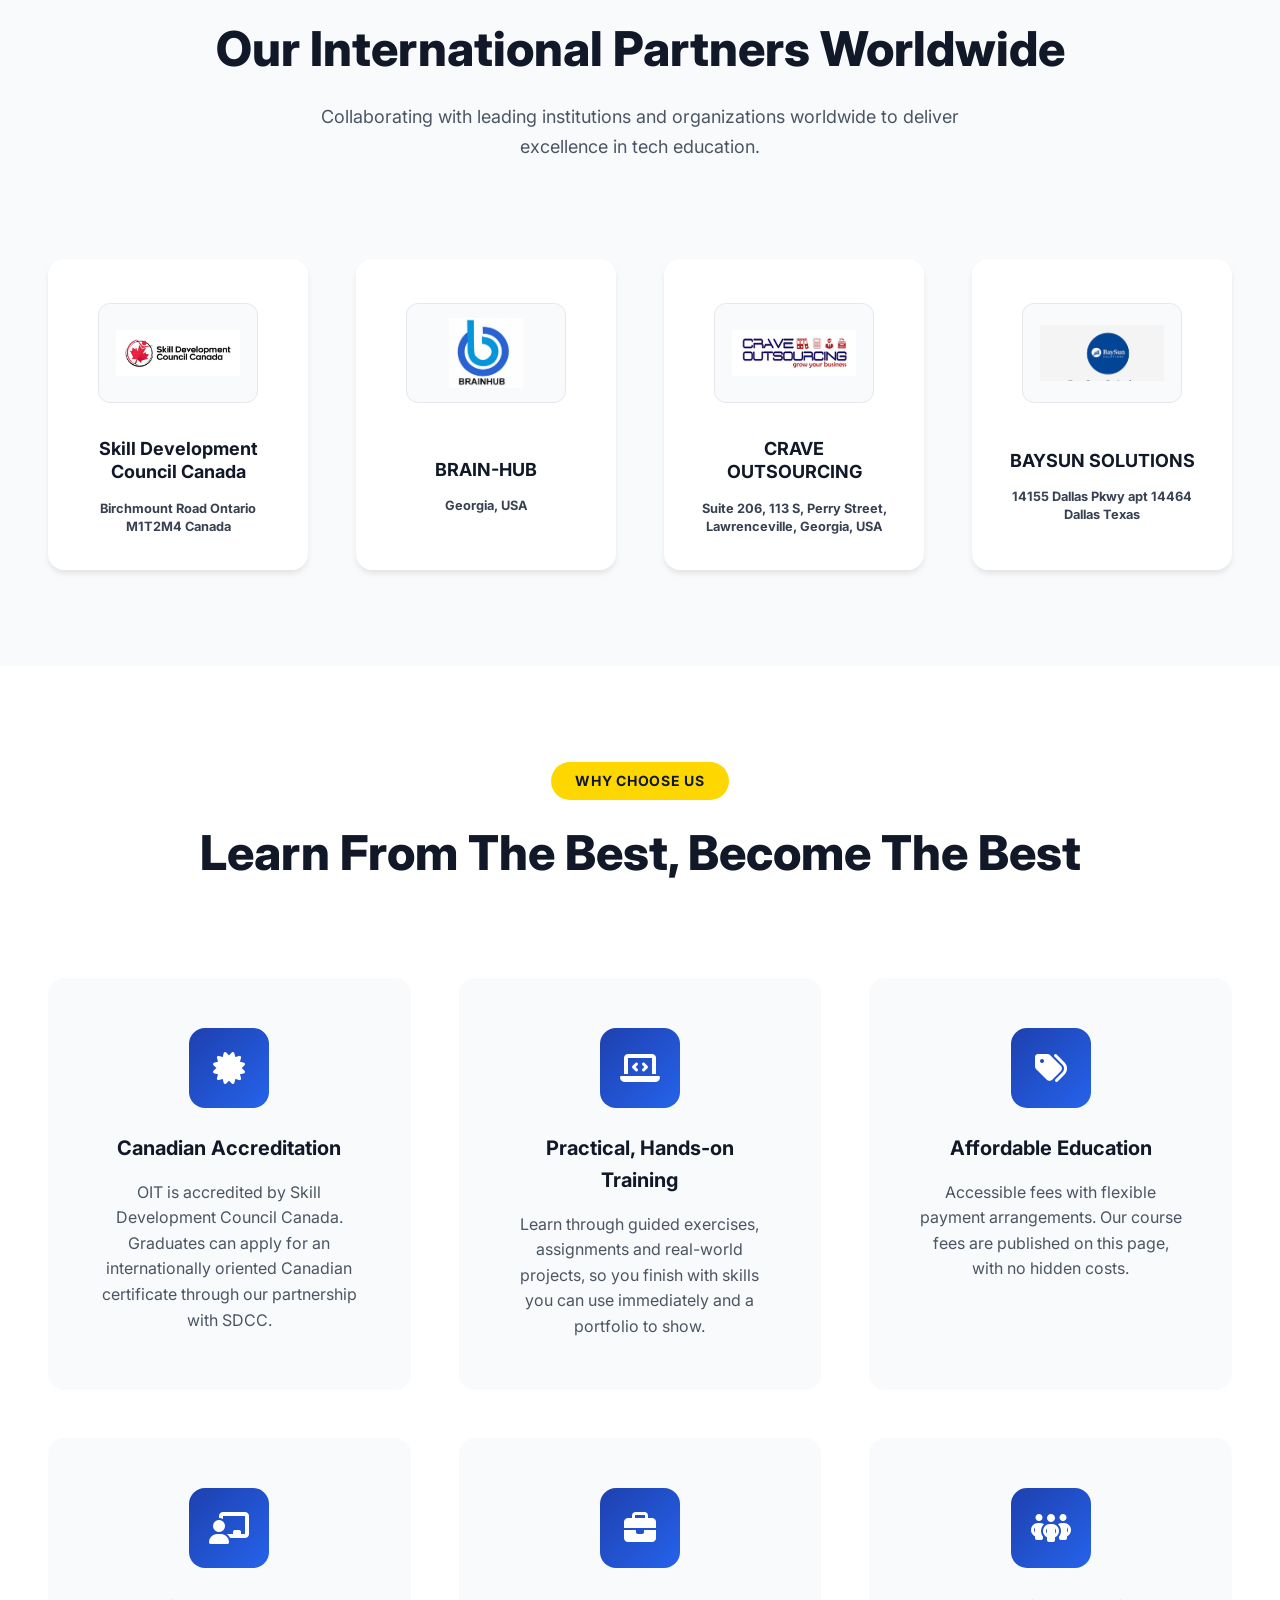
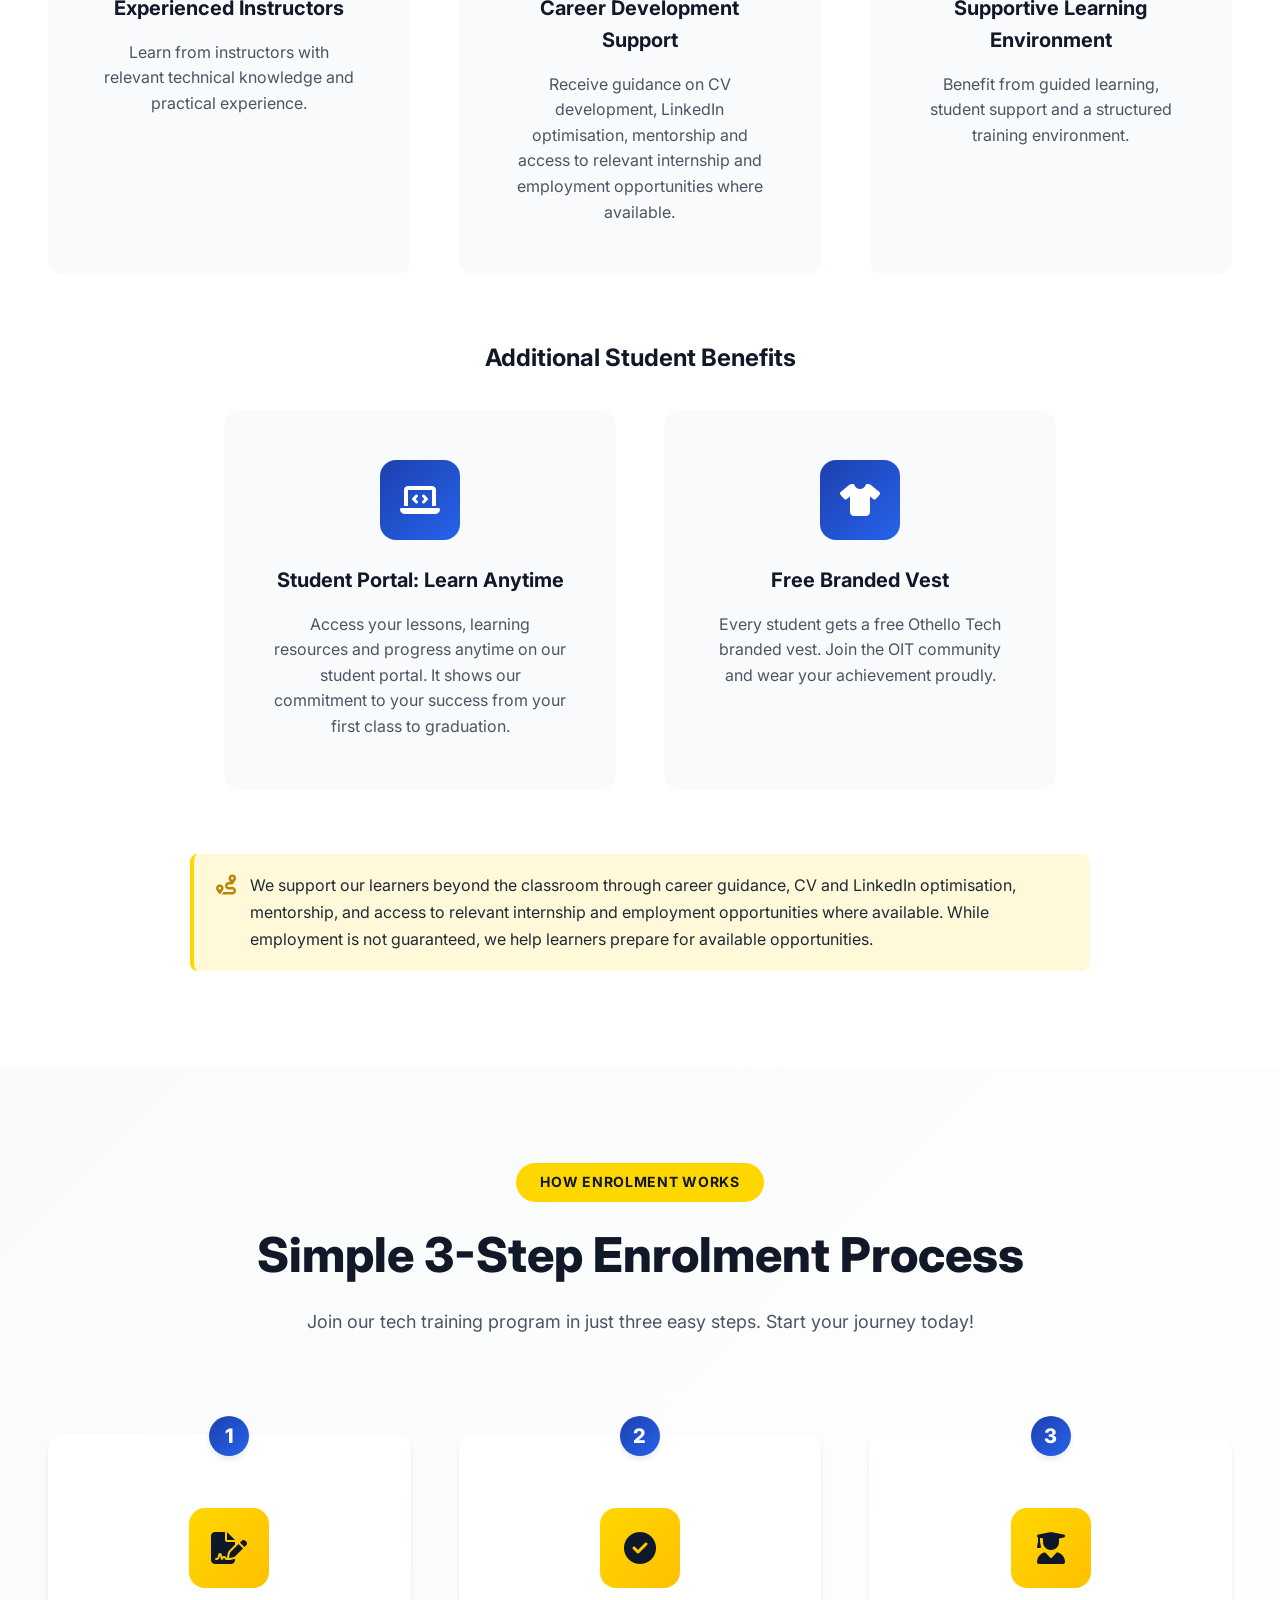
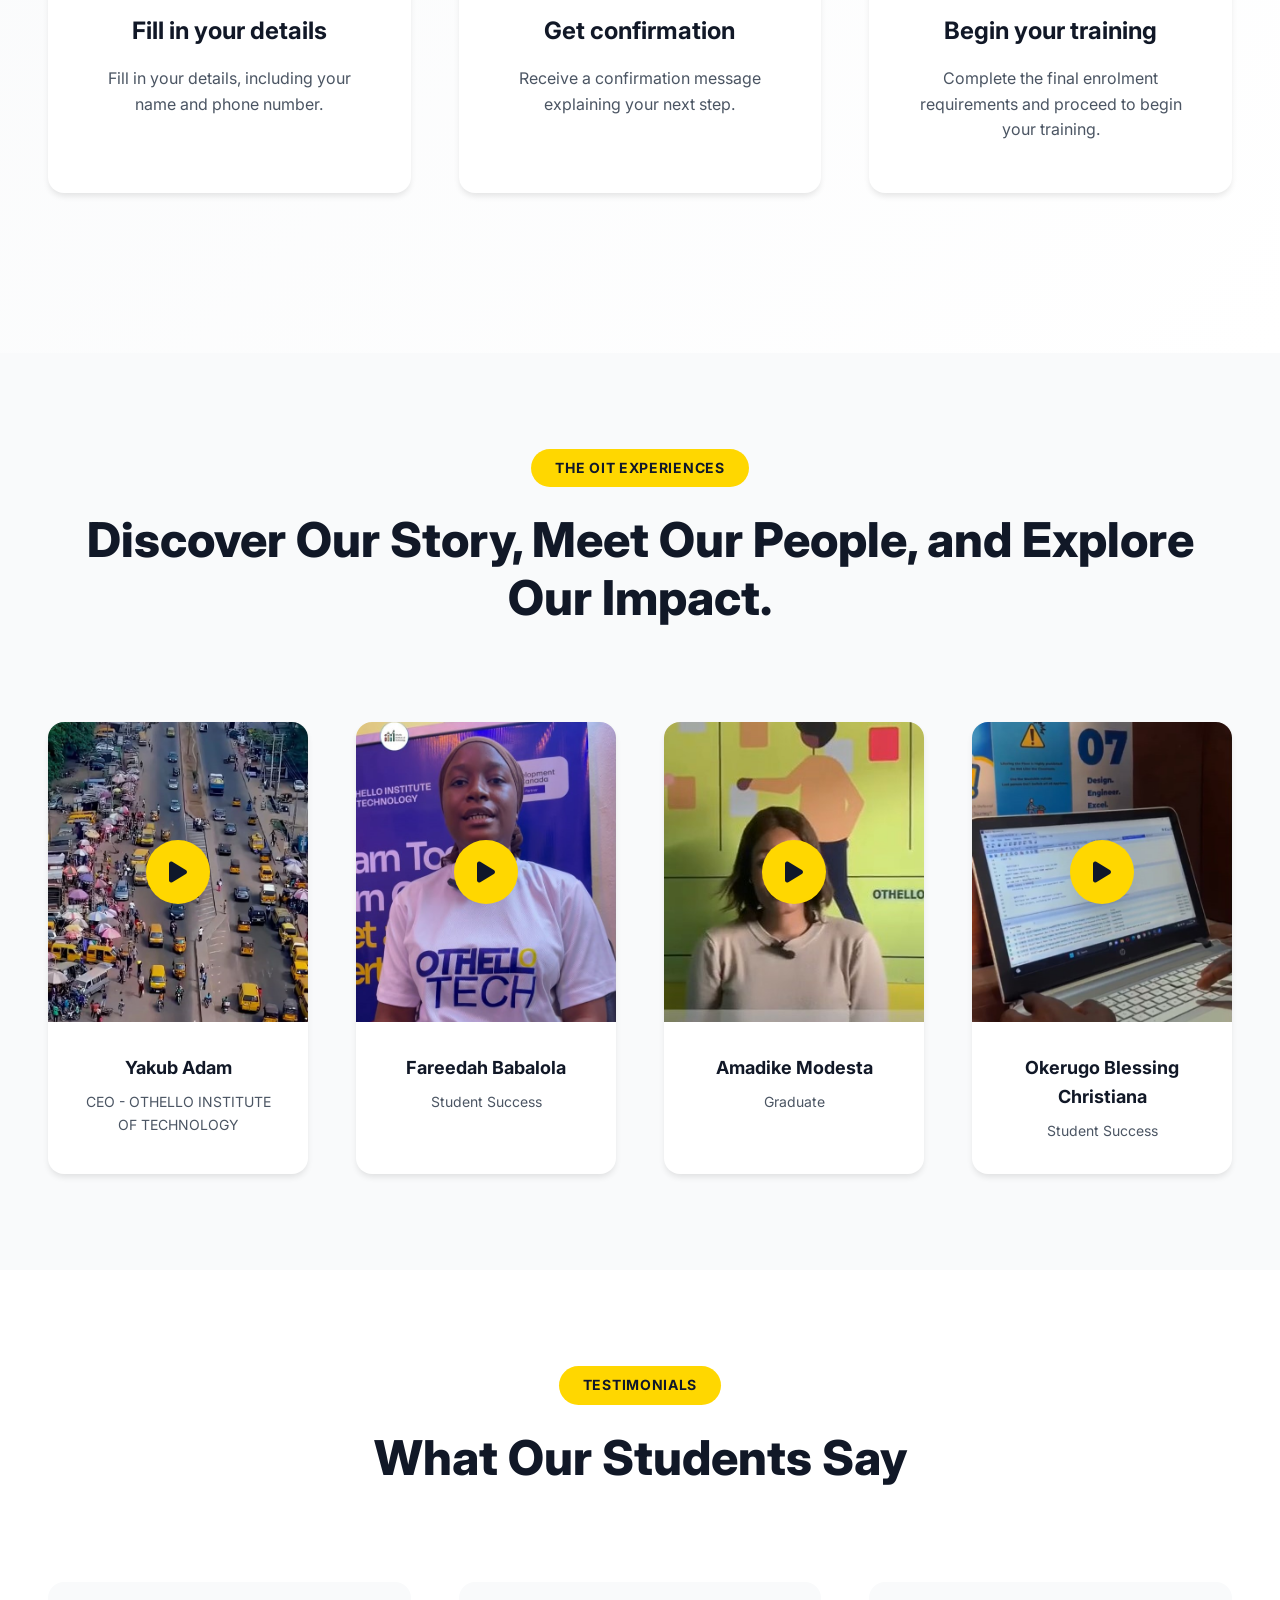
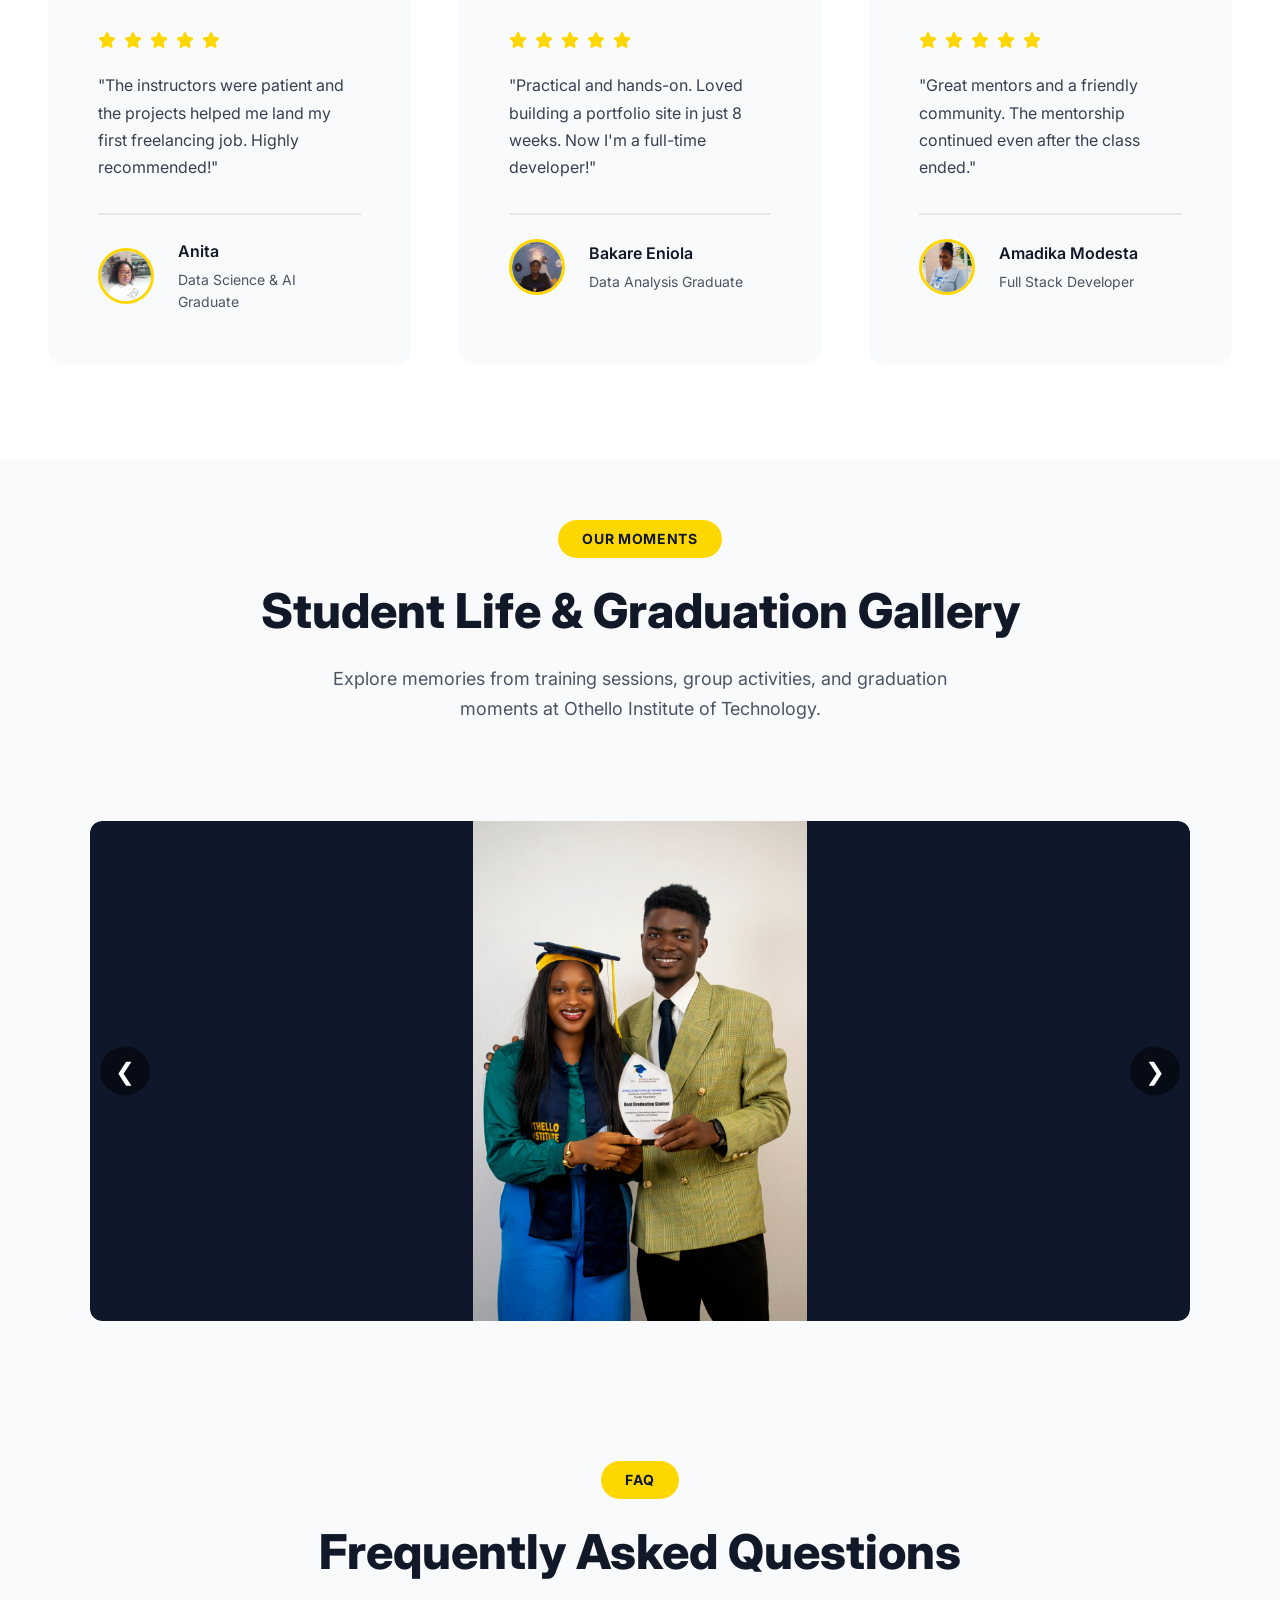
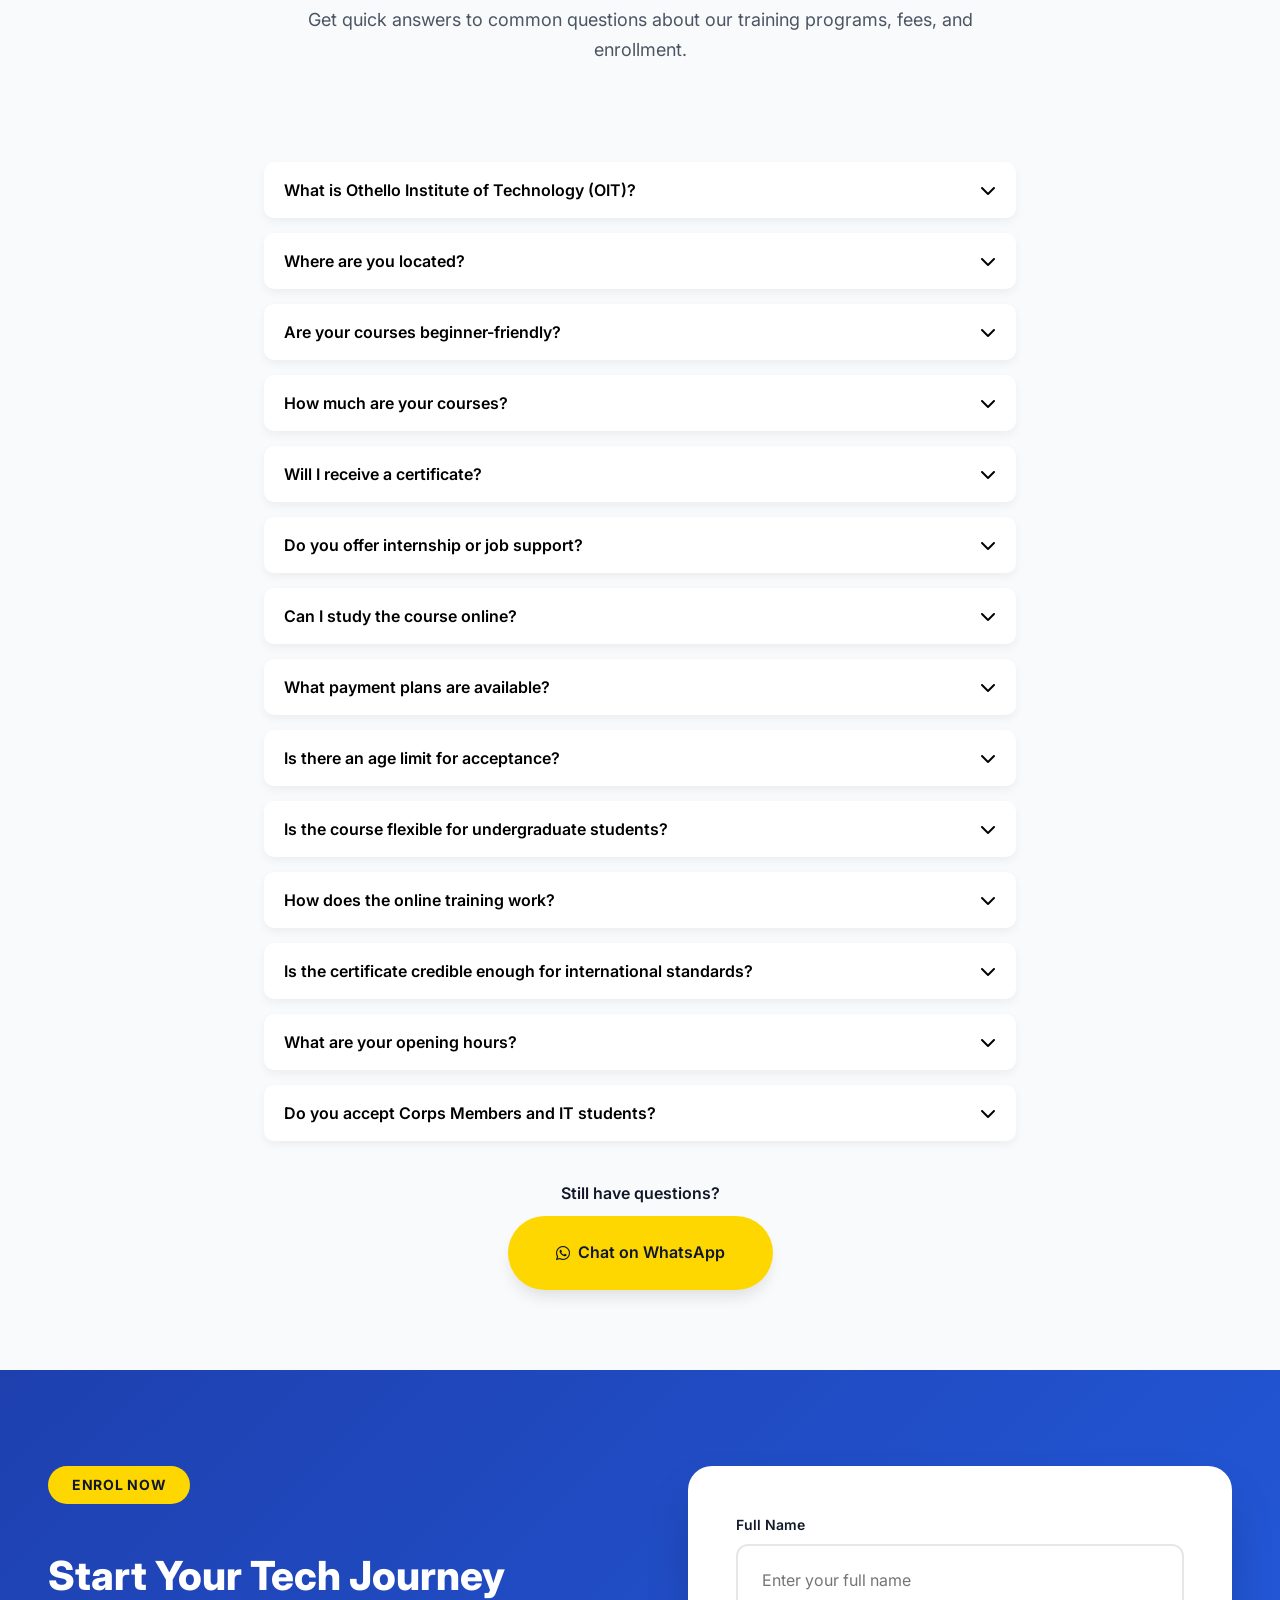
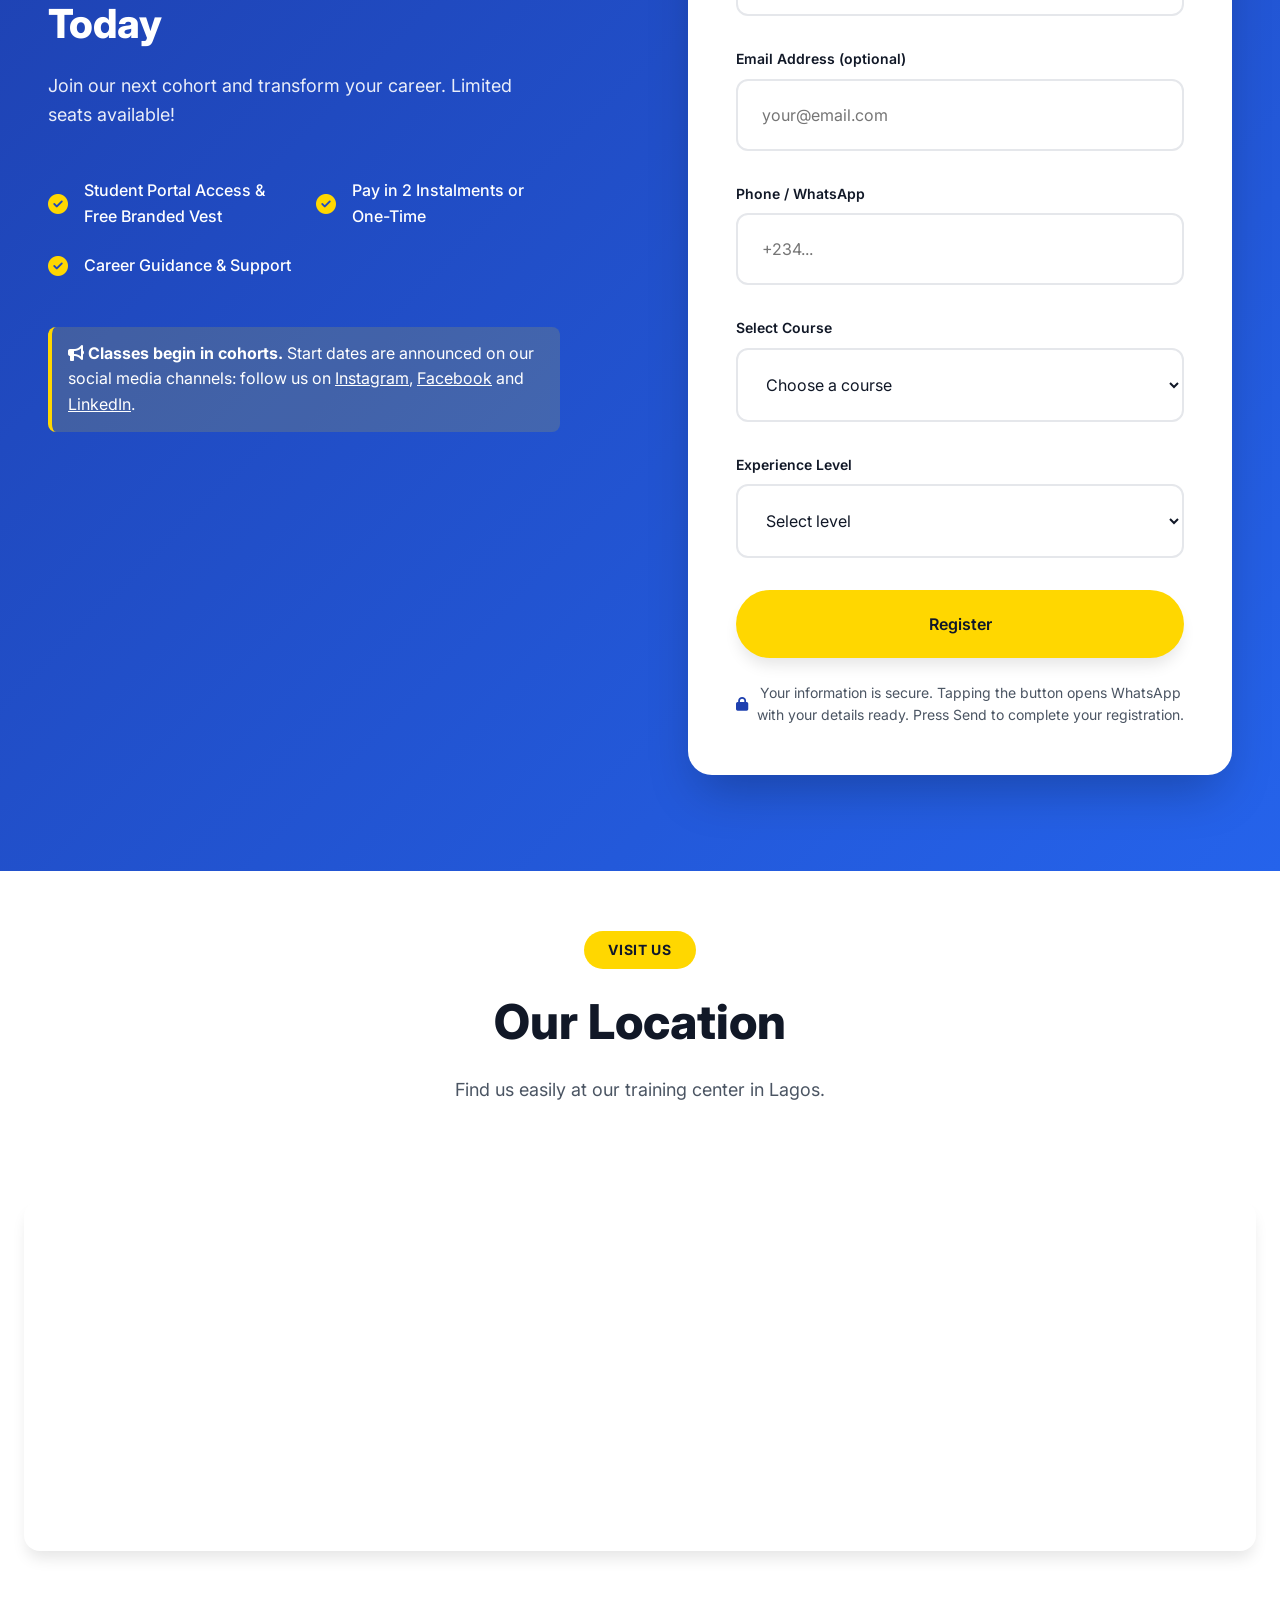
==== commit 4a7302a0: "Update homepage, about page and website images" ====
--- a/index.html
+++ b/index.html
@@ -123,7 +123,7 @@
       "offers": [
        {
         "@type": "Offer",
-        "name": "Standard fee",
+        "Anniversary price, 2 instalments",
         "price": 80000,
         "priceCurrency": "NGN",
         "availability": "https://schema.org/InStock",
@@ -131,7 +131,7 @@
        },
        {
         "@type": "Offer",
-        "name": "Promotional one-time payment",
+        "name": "One-time payment",
         "price": 60000,
         "priceCurrency": "NGN",
         "availability": "https://schema.org/InStock",
@@ -288,7 +288,7 @@
               <ul class="dropdown-list">
                 <li><a href="./about.html"><strong>About Us</strong><span>Vision, mission and core values</span></a></li>
                 <li><a href="#why-choose"><strong>Why Choose OIT</strong><span>What makes our training different</span></a></li>
-                <li><a href="#instructors"><strong>Instructors &amp; Mentors</strong><span>Meet the people who teach you</span></a></li>
+                <!-- <li><a href="#instructors"><strong>Instructors &amp; Mentors</strong><span>Meet the people who teach you</span></a></li> -->
                 <li><a href="#faq"><strong>FAQ</strong><span>Answers to common questions</span></a></li>
               </ul>
             </div>
@@ -383,15 +383,16 @@
 
       <div class="courses-grid courses-4">
         <div class="course-card price-card">
-          <div class="course-image"><img src="./img/ict-fundamentals.jpg" alt="ICT Fundamentals training at the ICT training centre in Ojo, Lagos" loading="lazy"><div class="course-badge popular">Beginner Friendly</div></div>
+          <div class="course-image"><img src="./img/ict-fundamentals.jpg" alt="ICT Fundamentals training " loading="lazy"><div class="course-badge popular">Beginner Friendly</div></div>
           <div class="course-content">
             <div class="course-meta"><span><i class="fas fa-clock"></i> 2½ Months (10 Weeks)</span><span><i class="fas fa-laptop-house"></i> Hybrid</span></div>
             <h3>ICT Fundamentals</h3>
             <p>Build essential computer skills: Word, PowerPoint, Excel, Google Workspace, email and the internet for study, work and everyday life.</p>
             <div class="price-box">
-              <span class="price-label">Promotional One-Time Payment</span>
-              <span class="price-main">₦60,000</span>
-              <span class="price-once">Standard fee: <strong>₦80,000</strong></span>
+              <span class="price-label">5th Anniversary Discounted Price</span>
+              <span class="price-main">₦80,000</span>
+              <span class="price-sub">pay in 2 instalments (70% + 30% later)</span>
+              <span class="price-once">or <strong>₦60,000</strong> one-time payment</span>
             </div>
             <ul class="course-features">
               <li><i class="fas fa-check"></i> Computer &amp; Internet Basics</li>
@@ -404,6 +405,7 @@
           </div>
         </div>
 
+        
         <div class="course-card price-card">
           <div class="course-image"><img src="./img/data1.jpg" alt="Data analysis training in Lagos: learner working with data dashboards" loading="lazy"><div class="course-badge popular">Most Popular</div></div>
           <div class="course-content">
@@ -730,7 +732,9 @@
     </div>
   </section>
 
-<!-- Instructors & Mentors Section -->
+
+
+<!--
 <section id="instructors" class="instructors-section">
   <div class="container">
     <div class="section-header">
@@ -743,7 +747,7 @@
 
     <div class="instructors-scroll-container">
       <div class="instructors-grid">
-        <!-- Instructor 1 -->
+
         <div class="instructor-card">
           <div class="instructor-image">
             <img src="./img/Photo from Kakes David (1).jpg" alt="Yakub Adam" loading="lazy">
@@ -766,8 +770,8 @@
             </div>
           </div>
         </div>
-        <!-- Instructor 2 --> 
-       <!--   <div class="instructor-card">
+
+        <div class="instructor-card">
           <div class="instructor-image">
             <img src="./img/kakesd.png" alt="Eze David" loading="lazy">
             <div class="instructor-social">
@@ -786,11 +790,10 @@
               <span class="skill-tag">AI videography</span>
               <span class="skill-tag">Prompt Engineering</span>
               <span class="skill-tag">Gen. AI</span>
-            </div> 
-          </div>
-        </div> -->
-
-        <!-- Instructor 3 -->
+            </div>
+          </div>
+        </div>
+
         <div class="instructor-card">
           <div class="instructor-image">
             <img src="./img/samuel.jpg" alt="Samuel Oluwapamilerin Daniel" loading="lazy">
@@ -814,7 +817,6 @@
           </div>
         </div>
 
-        <!-- Instructor 4 -->
         <div class="instructor-card">
           <div class="instructor-image">
             <img src="./img/Photo from Kakes David (2).jpg" alt="Chiagozie Joseph" loading="lazy">
@@ -835,9 +837,9 @@
             </div>
           </div>
         </div>
-      </div>
-      
-      <!-- Navigation Arrows -->
+
+      </div>
+
       <button class="scroll-btn scroll-btn-left" aria-label="Scroll left">
         <i class="fas fa-chevron-left"></i>
       </button>
@@ -845,10 +847,10 @@
         <i class="fas fa-chevron-right"></i>
       </button>
     </div>
-
-
   </div>
 </section>
+-->
+
 
   <!-- Registration Process Section -->
   <section id="registration-process" class="registration-process-section">
@@ -896,11 +898,53 @@
   <section class="stories">
     <div class="container">
       <div class="section-header">
-        <span class="section-badge">Success Stories</span>
-        <h2 class="section-title">Hear From Our Students</h2>
+        <span class="section-badge">The OIT Experiences</span>
+        <h2 class="section-title">Discover Our Story, Meet Our People, and Explore Our Impact.</h2>
       </div>
       
       <div class="stories-grid">
+
+        <div class="story-card">
+          <div class="story-image">
+            <img src="./img/lagos.jpeg" alt="Yakub Adam" loading="lazy">
+            <button class="story-play" data-video="https://www.youtube.com/shorts/ri5_s99tLC8?si=6XnKstgHxwbOPNlJ">
+              <i class="fas fa-play"></i>
+            </button>
+          </div>
+          <div class="story-content">
+            <h3>Yakub Adam</h3>
+            <p class="story-role">CEO - OTHELLO INSTITUTE OF TECHNOLOGY</p>
+          </div>
+        </div>
+
+        <div class="story-card">
+          <div class="story-image">
+            <img src="./img/test4.jpg" alt="Fareedah Babalola" loading="lazy">
+            <button class="story-play" data-video="https://www.youtube.com/shorts/Cs4wxRrUiEw?si=PkbNDd9yEubx0wVe">
+              <i class="fas fa-play"></i>
+            </button>
+          </div>
+          <div class="story-content">
+            <h3>Fareedah Babalola</h3>
+            <p class="story-role">Student Success</p>
+          </div>
+        </div>
+
+        
+
+        <div class="story-card">
+          <div class="story-image">
+            <img src="./img/test3.jpg" alt="Amadike Modesta" loading="lazy">
+            <button class="story-play" data-video="https://www.youtube.com/watch?v=taMRjLqW-x0">
+              <i class="fas fa-play"></i>
+            </button>
+          </div>
+          <div class="story-content">
+            <h3>Amadike Modesta</h3>
+            <p class="story-role">Graduate</p>
+          </div>
+        </div>
+
         <div class="story-card">
           <div class="story-image">
             <img src="./img/test1.jpg" alt="Okerugo Blessing Christiana" loading="lazy">
@@ -911,32 +955,6 @@
           <div class="story-content">
             <h3>Okerugo Blessing Christiana</h3>
             <p class="story-role">Student Success</p>
-          </div>
-        </div>
-
-        <div class="story-card">
-          <div class="story-image">
-            <img src="./img/test3.jpg" alt="Amadike Modesta" loading="lazy">
-            <button class="story-play" data-video="https://www.youtube.com/watch?v=taMRjLqW-x0">
-              <i class="fas fa-play"></i>
-            </button>
-          </div>
-          <div class="story-content">
-            <h3>Amadike Modesta</h3>
-            <p class="story-role">Graduate</p>
-          </div>
-        </div>
-
-        <div class="story-card">
-          <div class="story-image">
-            <img src="./img/test4.jpg" alt="God's Will" loading="lazy">
-            <button class="story-play" data-video="https://www.youtube.com/watch?v=FefS8oQDgOA">
-              <i class="fas fa-play"></i>
-            </button>
-          </div>
-          <div class="story-content">
-            <h3>God's Will</h3>
-            <p class="story-role">Alumni</p>
           </div>
         </div>
       </div>
@@ -1142,7 +1160,7 @@
           <i class="fas fa-chevron-down"></i>
         </button>
         <div class="faq-answer">
-          <p>ICT Fundamentals ₦80,000 standard fee (₦60,000 promotional one-time payment). For the other courses, these are our 5th Year Anniversary Discounted Prices: Data Analysis ₦210,000 (₦180,000 one-time), Coding/Frontend Web Development ₦110,000 (₦100,000 one-time) and Coding/Full Stack Web Development ₦210,000 (₦180,000 one-time). See the Courses section for bonuses.</p>
+          <p>All our courses are at our 5th Year Anniversary Discounted Prices: ICT Fundamentals ₦80,000 (₦60,000 one-time), Data Analysis ₦210,000 (₦180,000 one-time), Coding/Frontend Web Development ₦110,000 (₦100,000 one-time) and Coding/Full Stack Web Development ₦210,000 (₦180,000 one-time). See the Courses section for bonuses</p>
         </div>
       </div>
 
@@ -1183,7 +1201,7 @@
           <i class="fas fa-chevron-down"></i>
         </button>
         <div class="faq-answer">
-          <p>For Data Analysis and the web development courses, you can pay in two instalments (70% first and the remaining 30% later) or make a one-time payment, which costs less. For ICT Fundamentals, ask us on WhatsApp for the current payment options. See the Courses section for current fees.</p>
+          <p>You can pay in two instalments (70% first and the remaining 30% later) or make a one-time payment, which costs less. See the Courses section for current fees.</p>
         </div>
       </div>
 
@@ -1295,7 +1313,7 @@
    "name": "How much are your courses?",
    "acceptedAnswer": {
     "@type": "Answer",
-    "text": "ICT Fundamentals ₦80,000 standard fee (₦60,000 promotional one-time payment). For the other courses, these are our 5th Year Anniversary Discounted Prices: Data Analysis ₦210,000 (₦180,000 one-time), Coding/Frontend Web Development ₦110,000 (₦100,000 one-time) and Coding/Full Stack Web Development ₦210,000 (₦180,000 one-time). See the Courses section for bonuses."
+    "text": "All our courses are at our 5th Year Anniversary Discounted Prices: ICT Fundamentals ₦80,000 (₦60,000 one-time), Data Analysis ₦210,000 (₦180,000 one-time), Coding/Frontend Web Development ₦110,000 (₦100,000 one-time) and Coding/Full Stack Web Development ₦210,000 (₦180,000 one-time). See the Courses section for bonuses"
    }
   },
   {
@@ -1452,8 +1470,8 @@
         </div>
 
         <button type="submit" class="btn btn-primary btn-full">
-          <span>Register on WhatsApp</span>
-          <i class="fab fa-whatsapp"></i>
+          <span>Register</span>
+          <!-- <i class="fab fa-whatsapp"></i> -->
         </button>
 
         <p class="form-note">
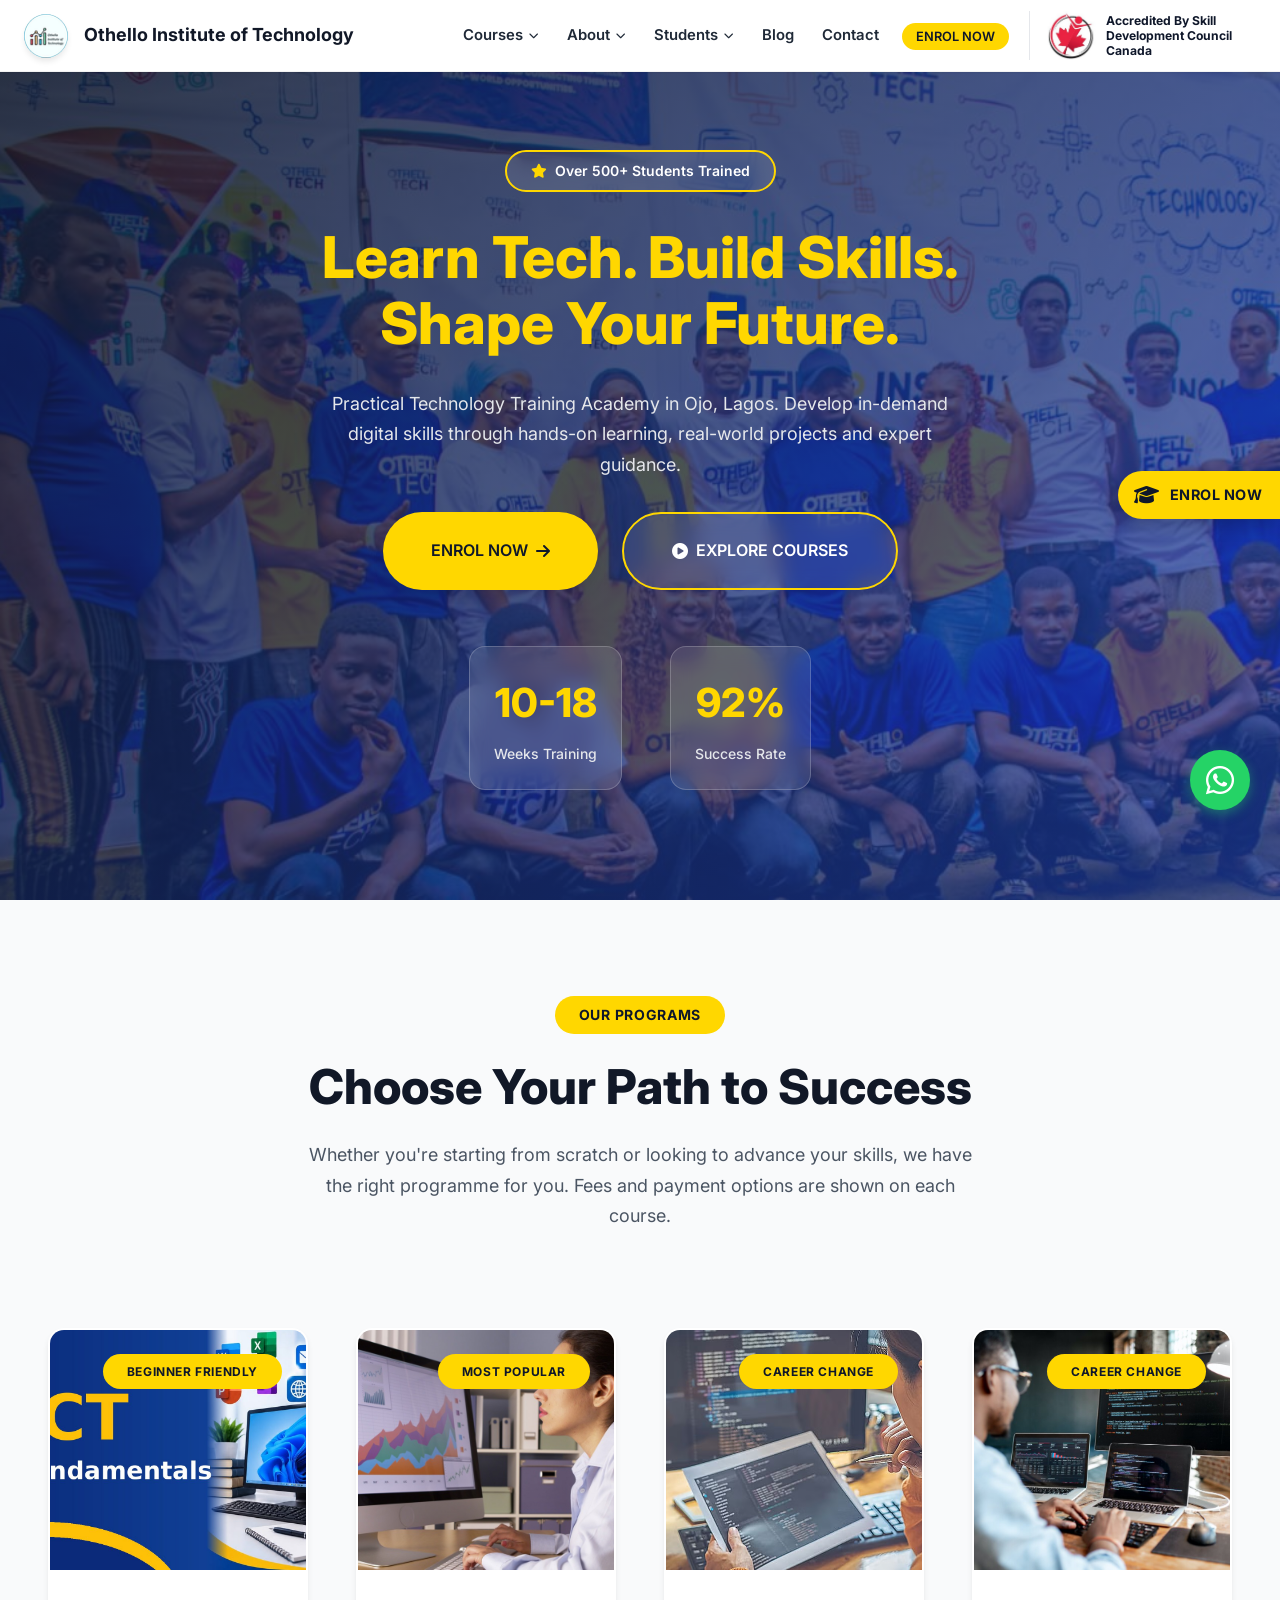
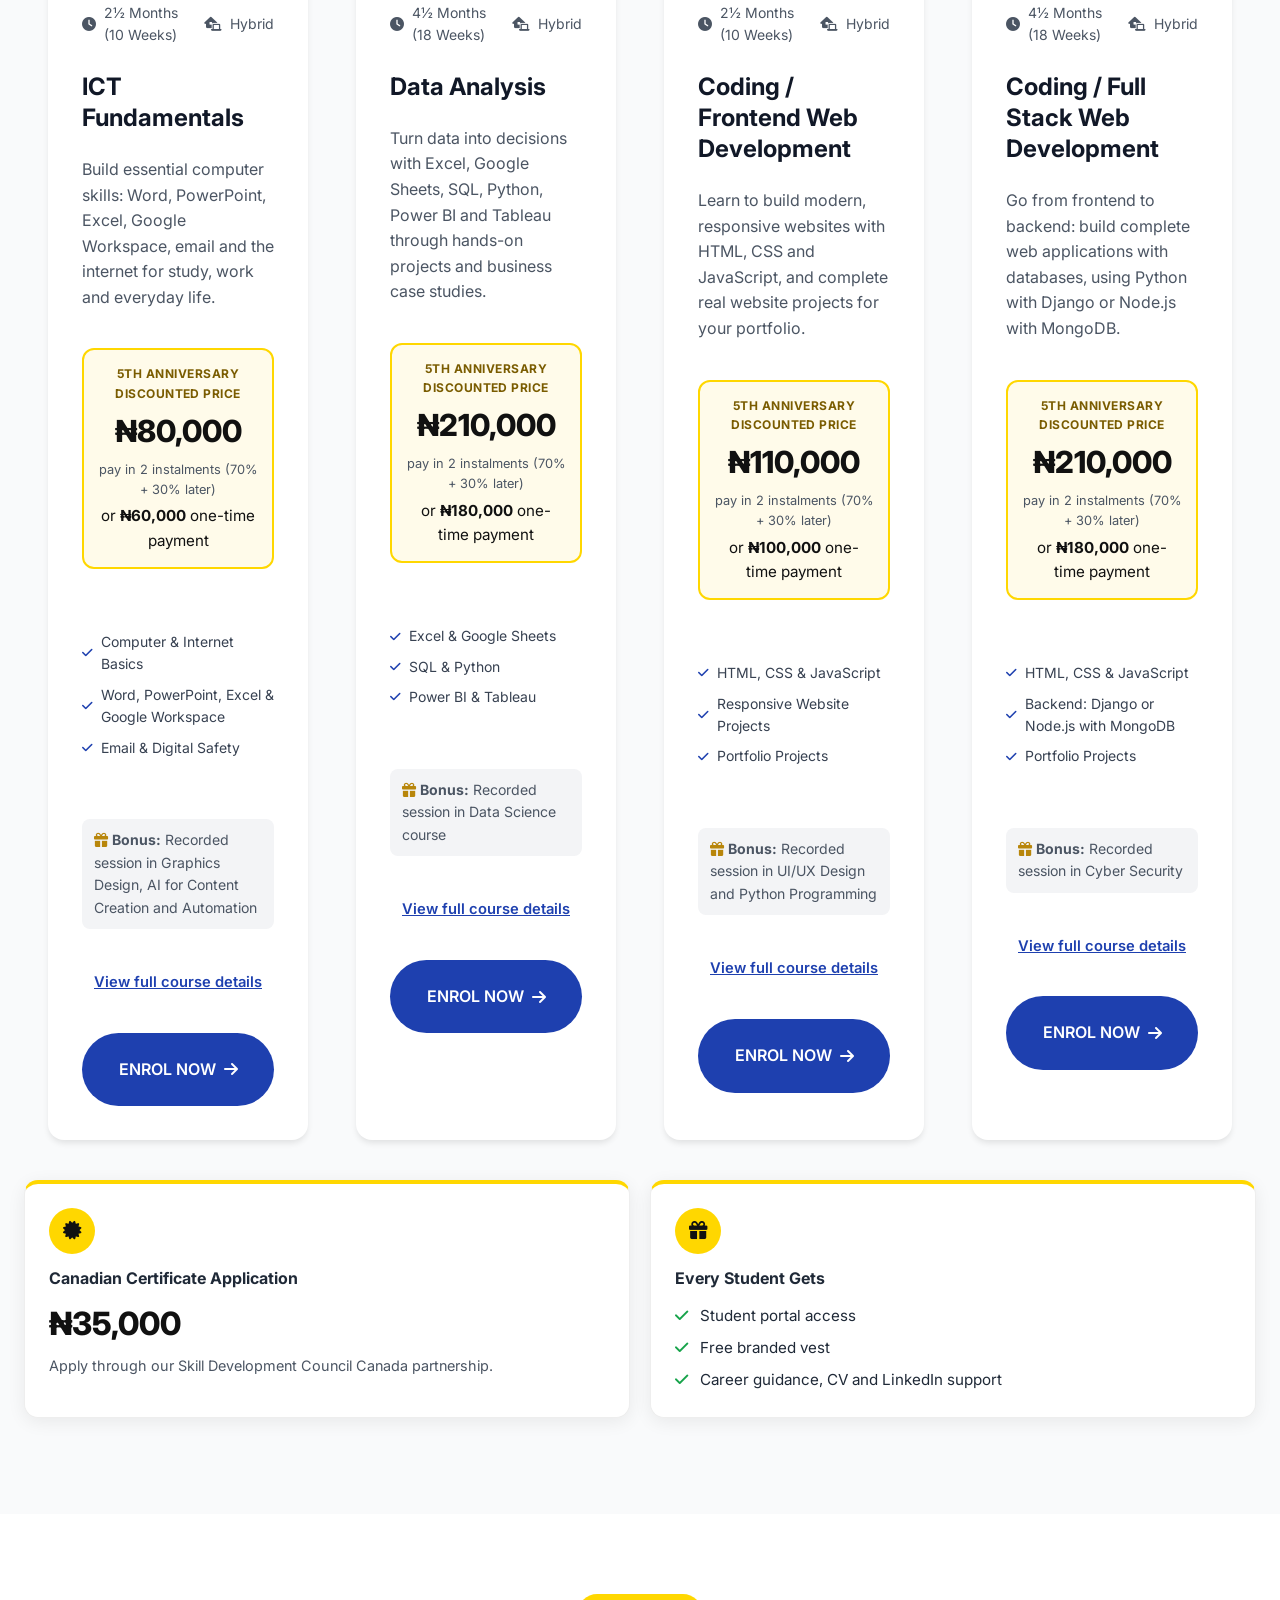
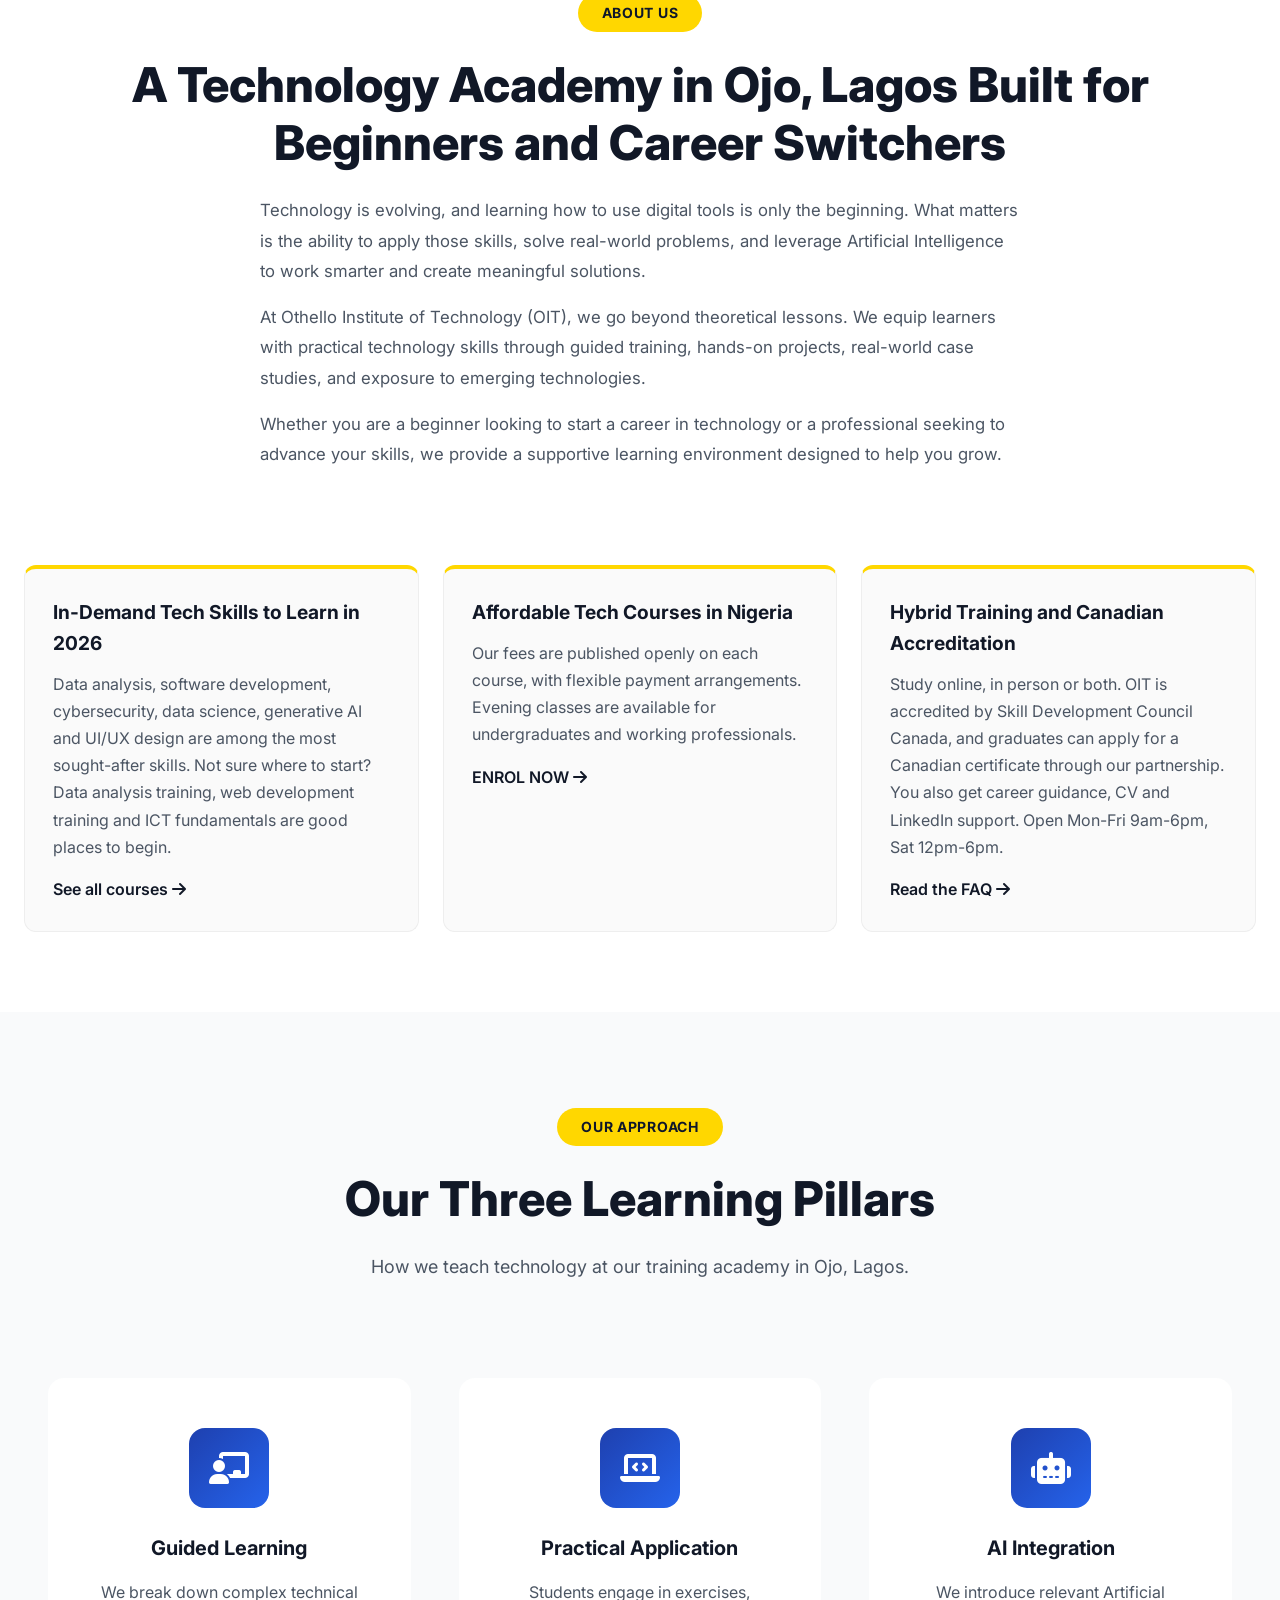
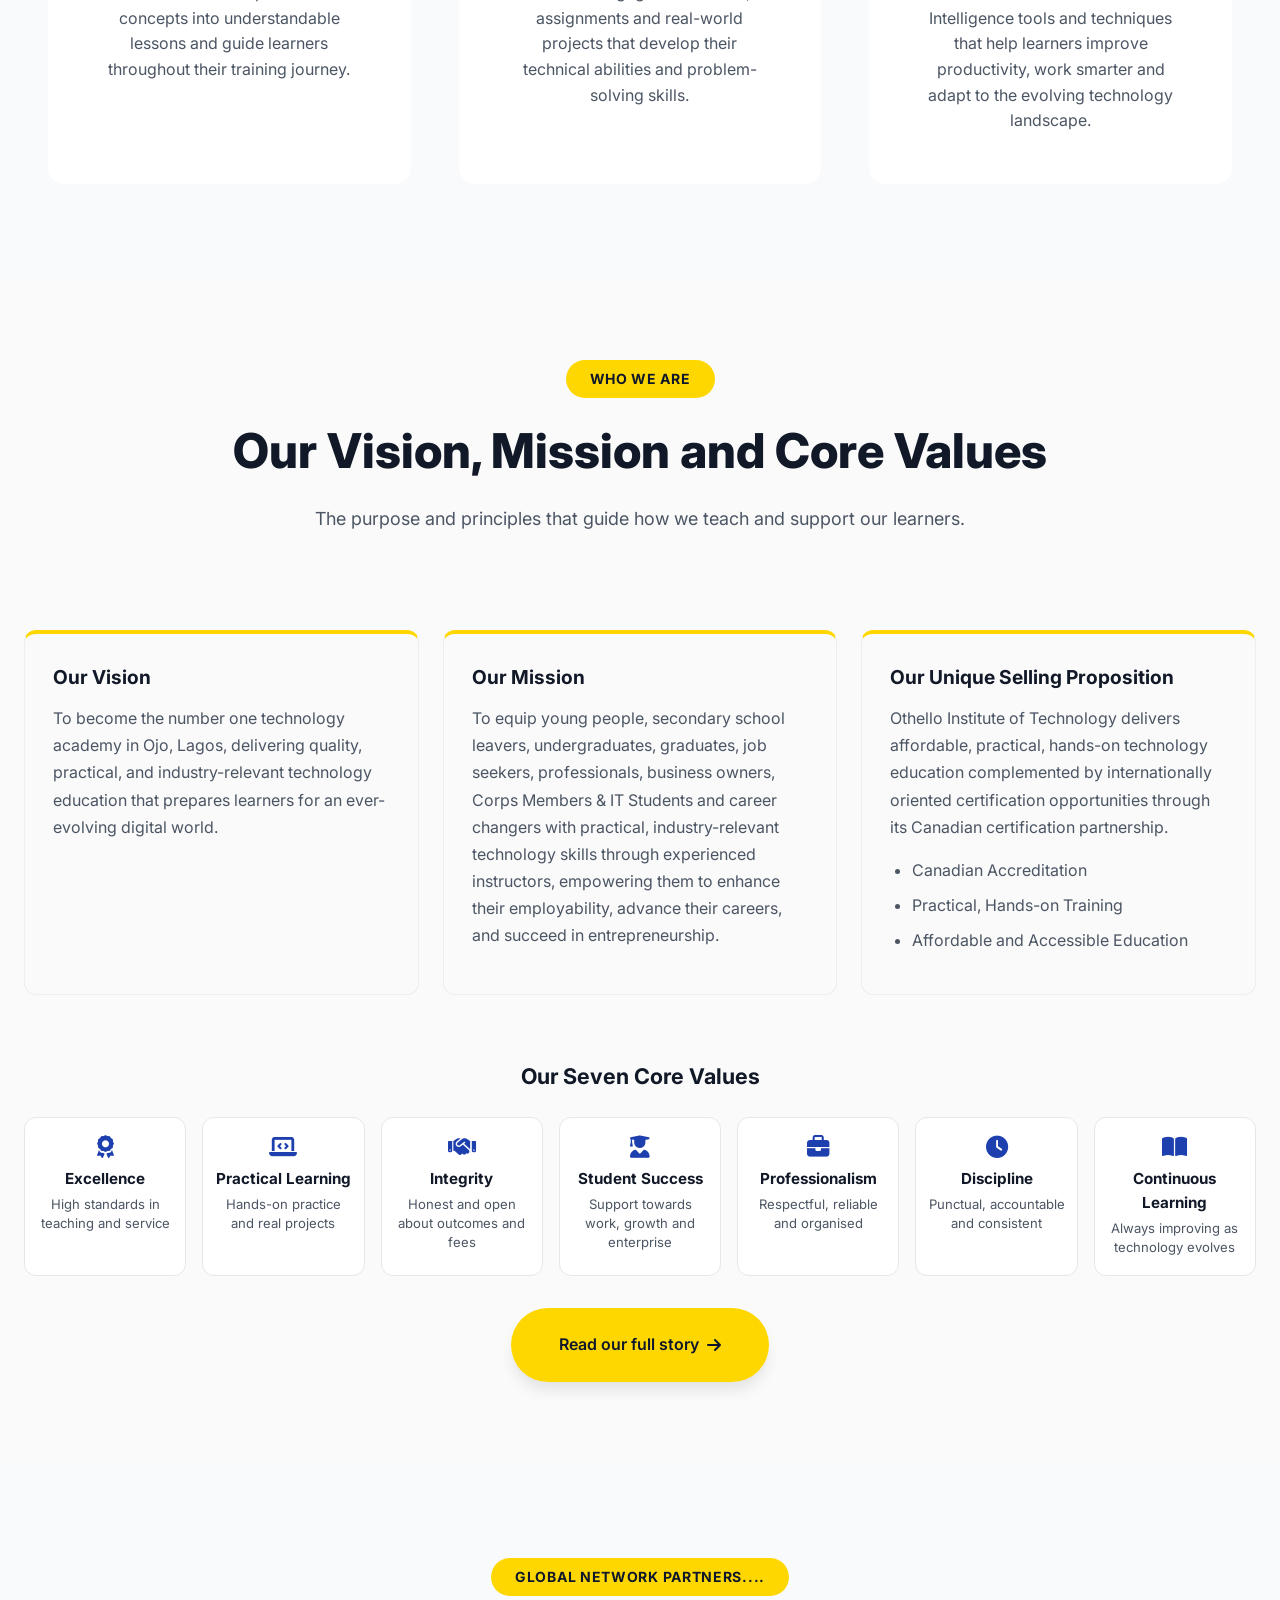
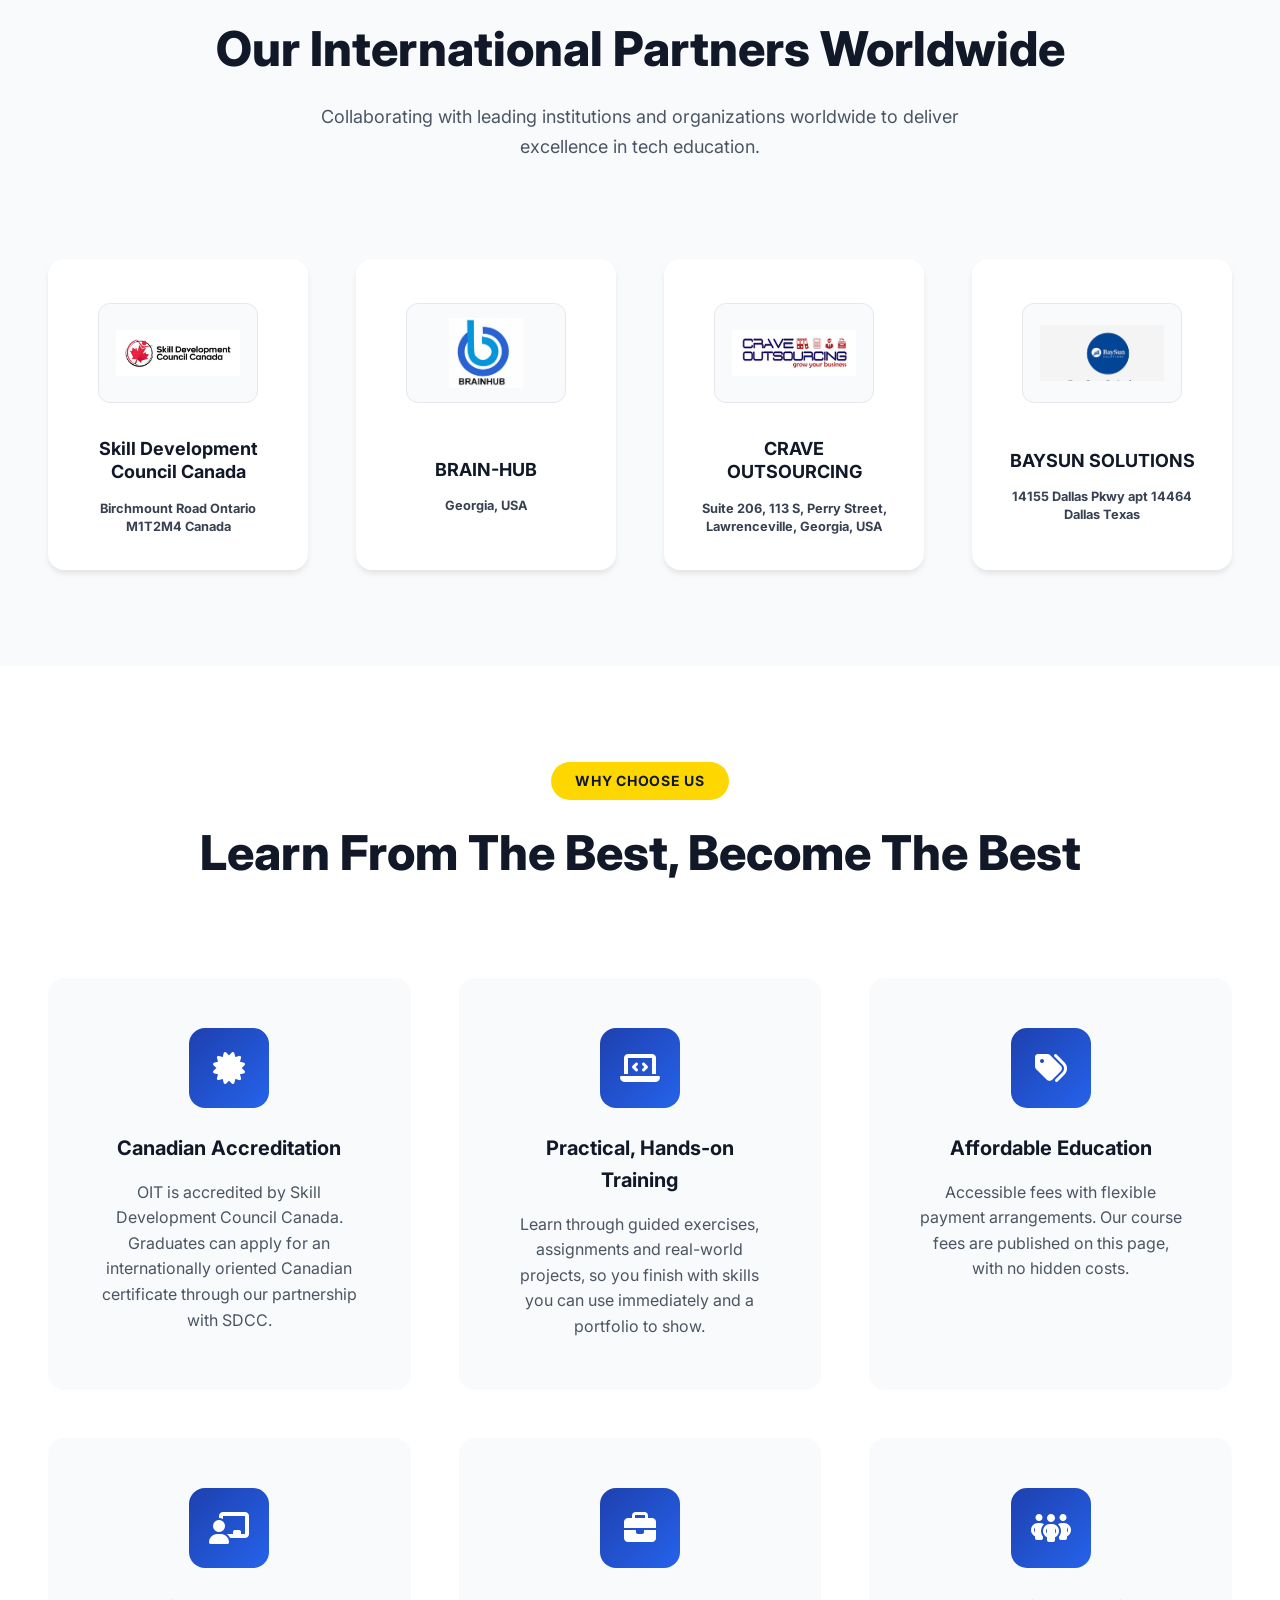
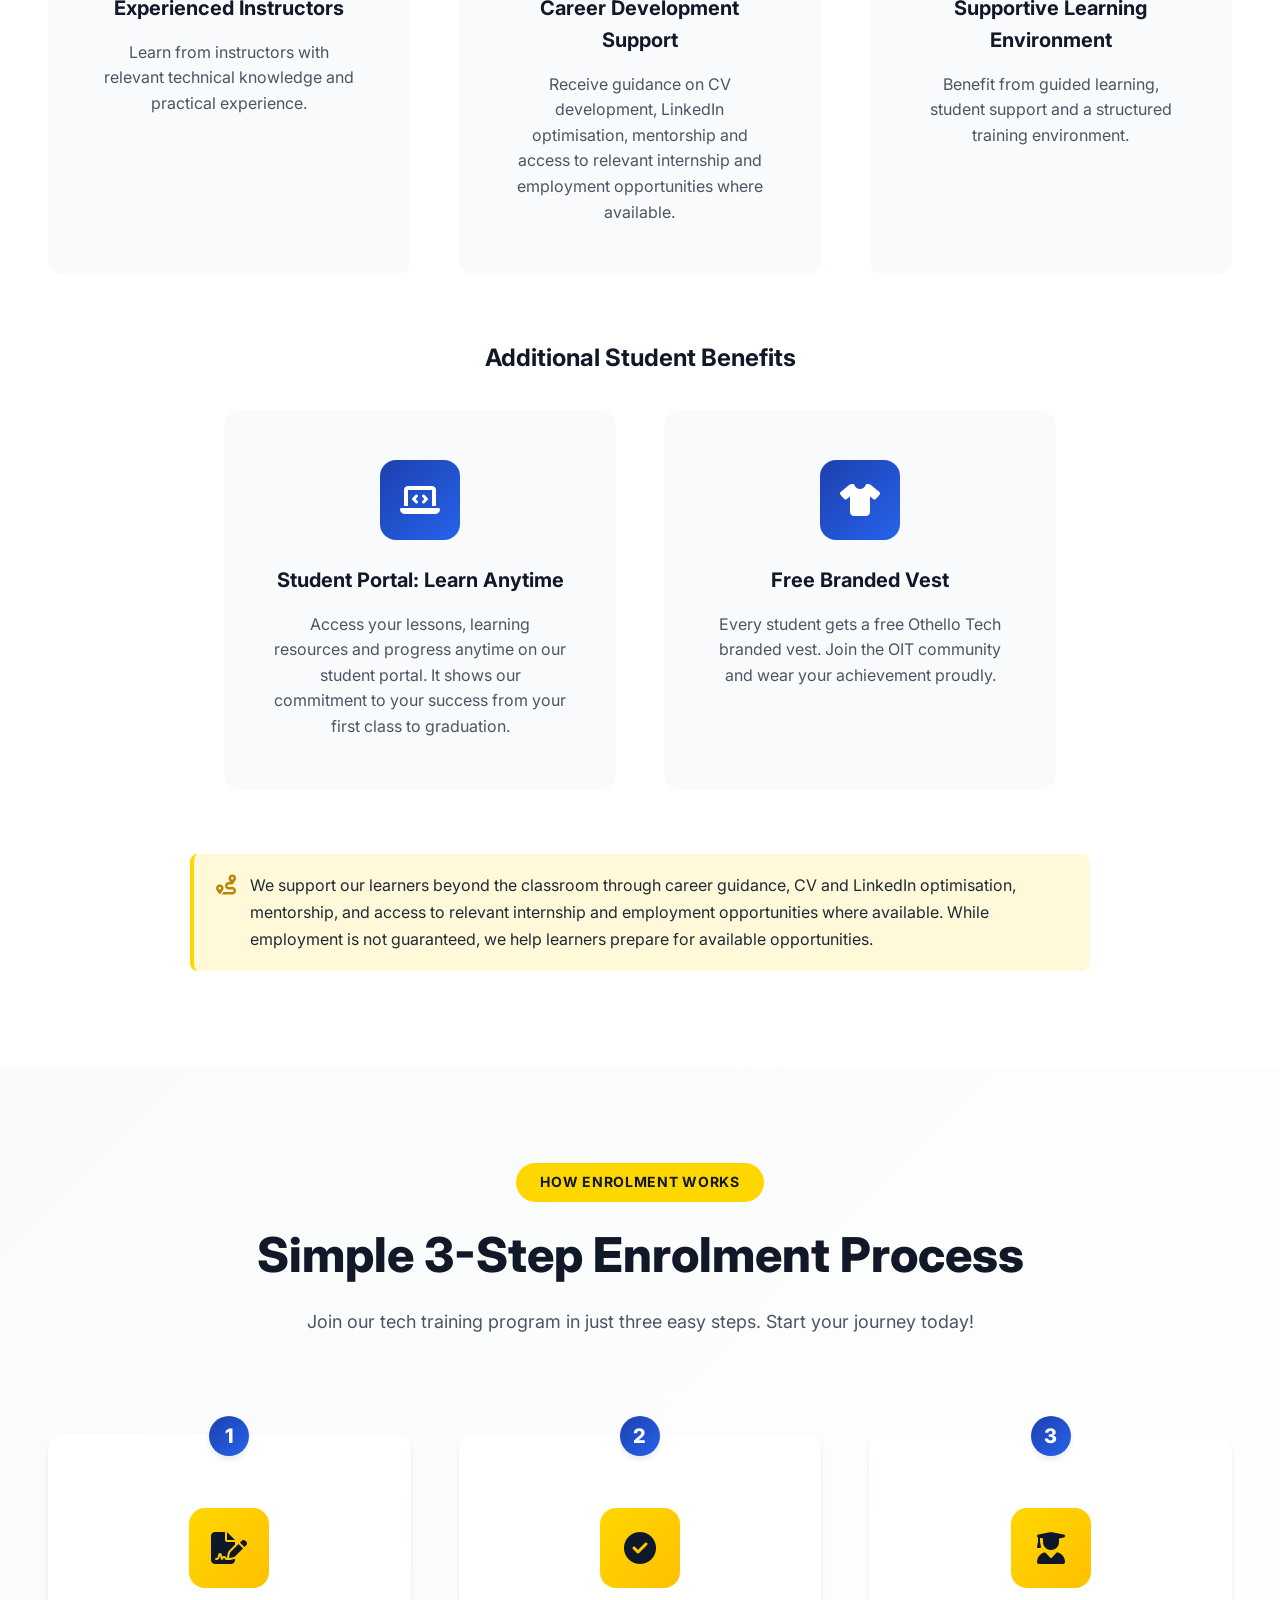
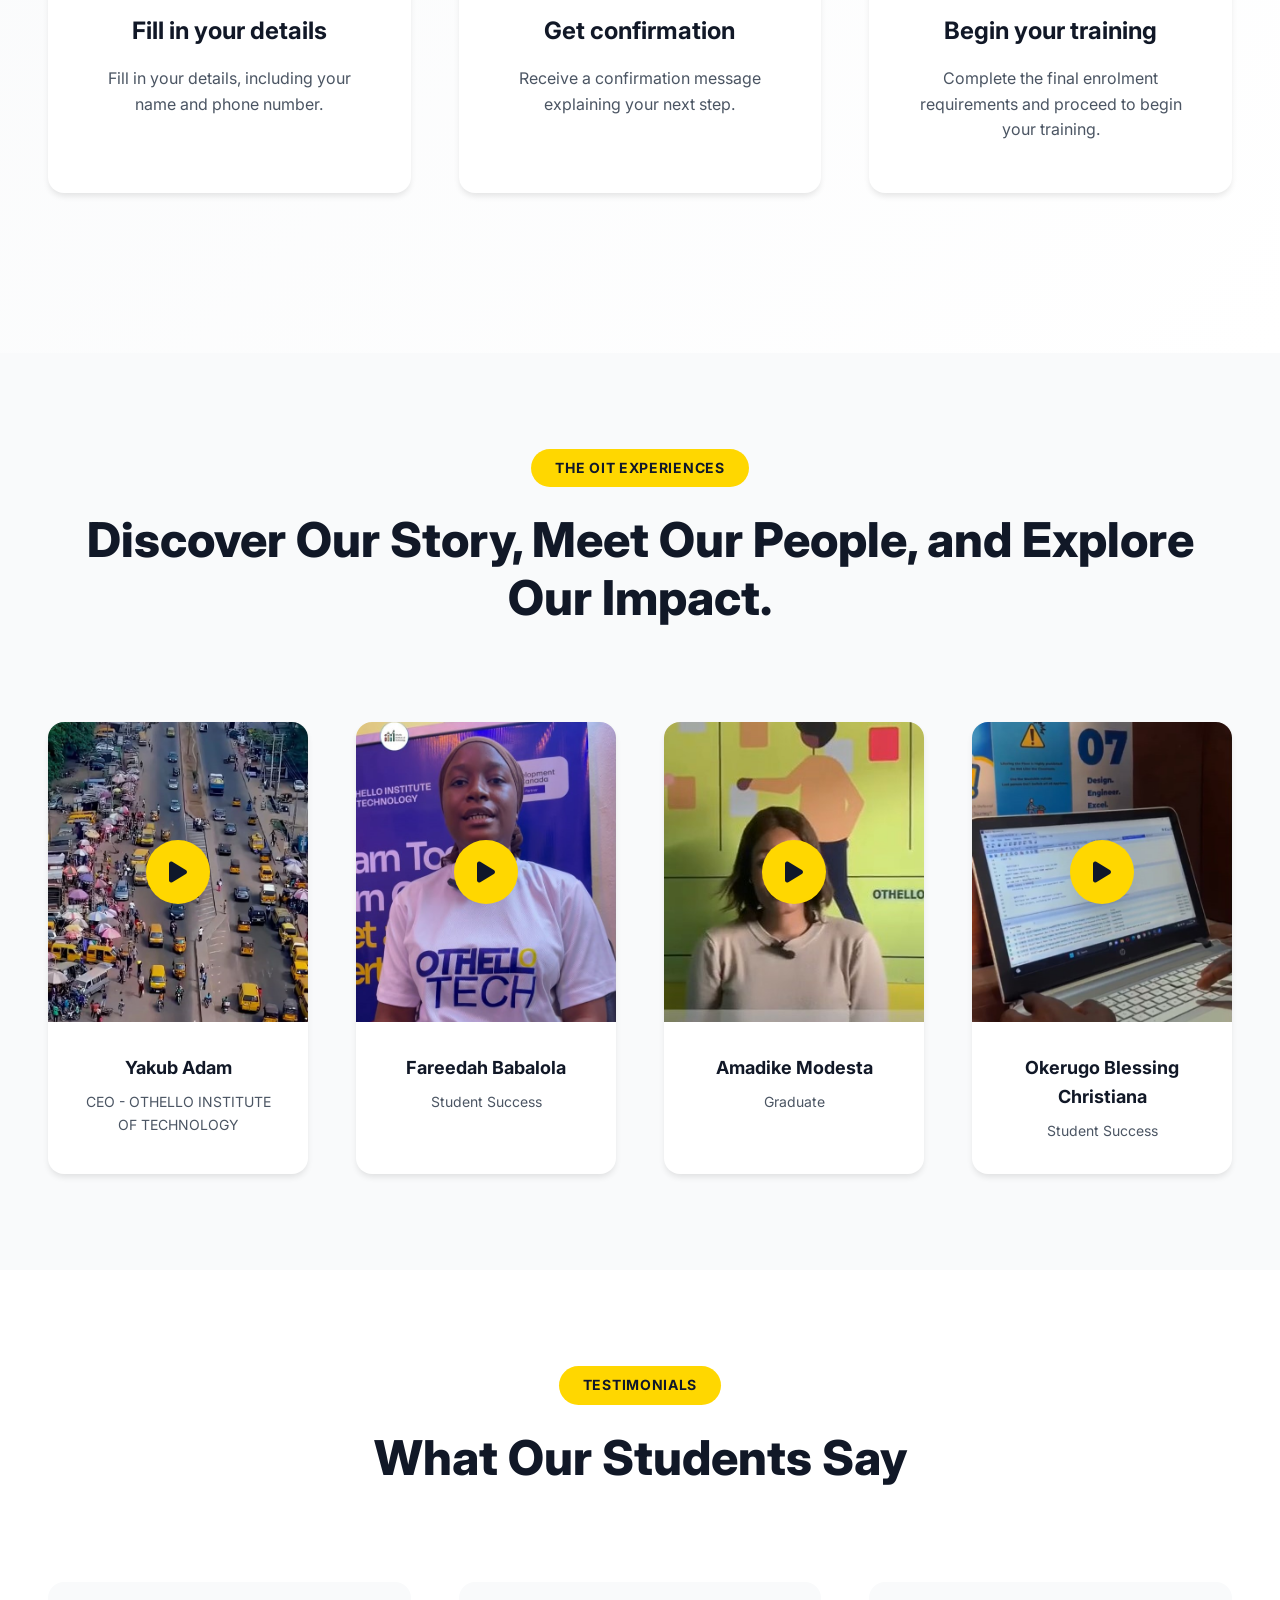
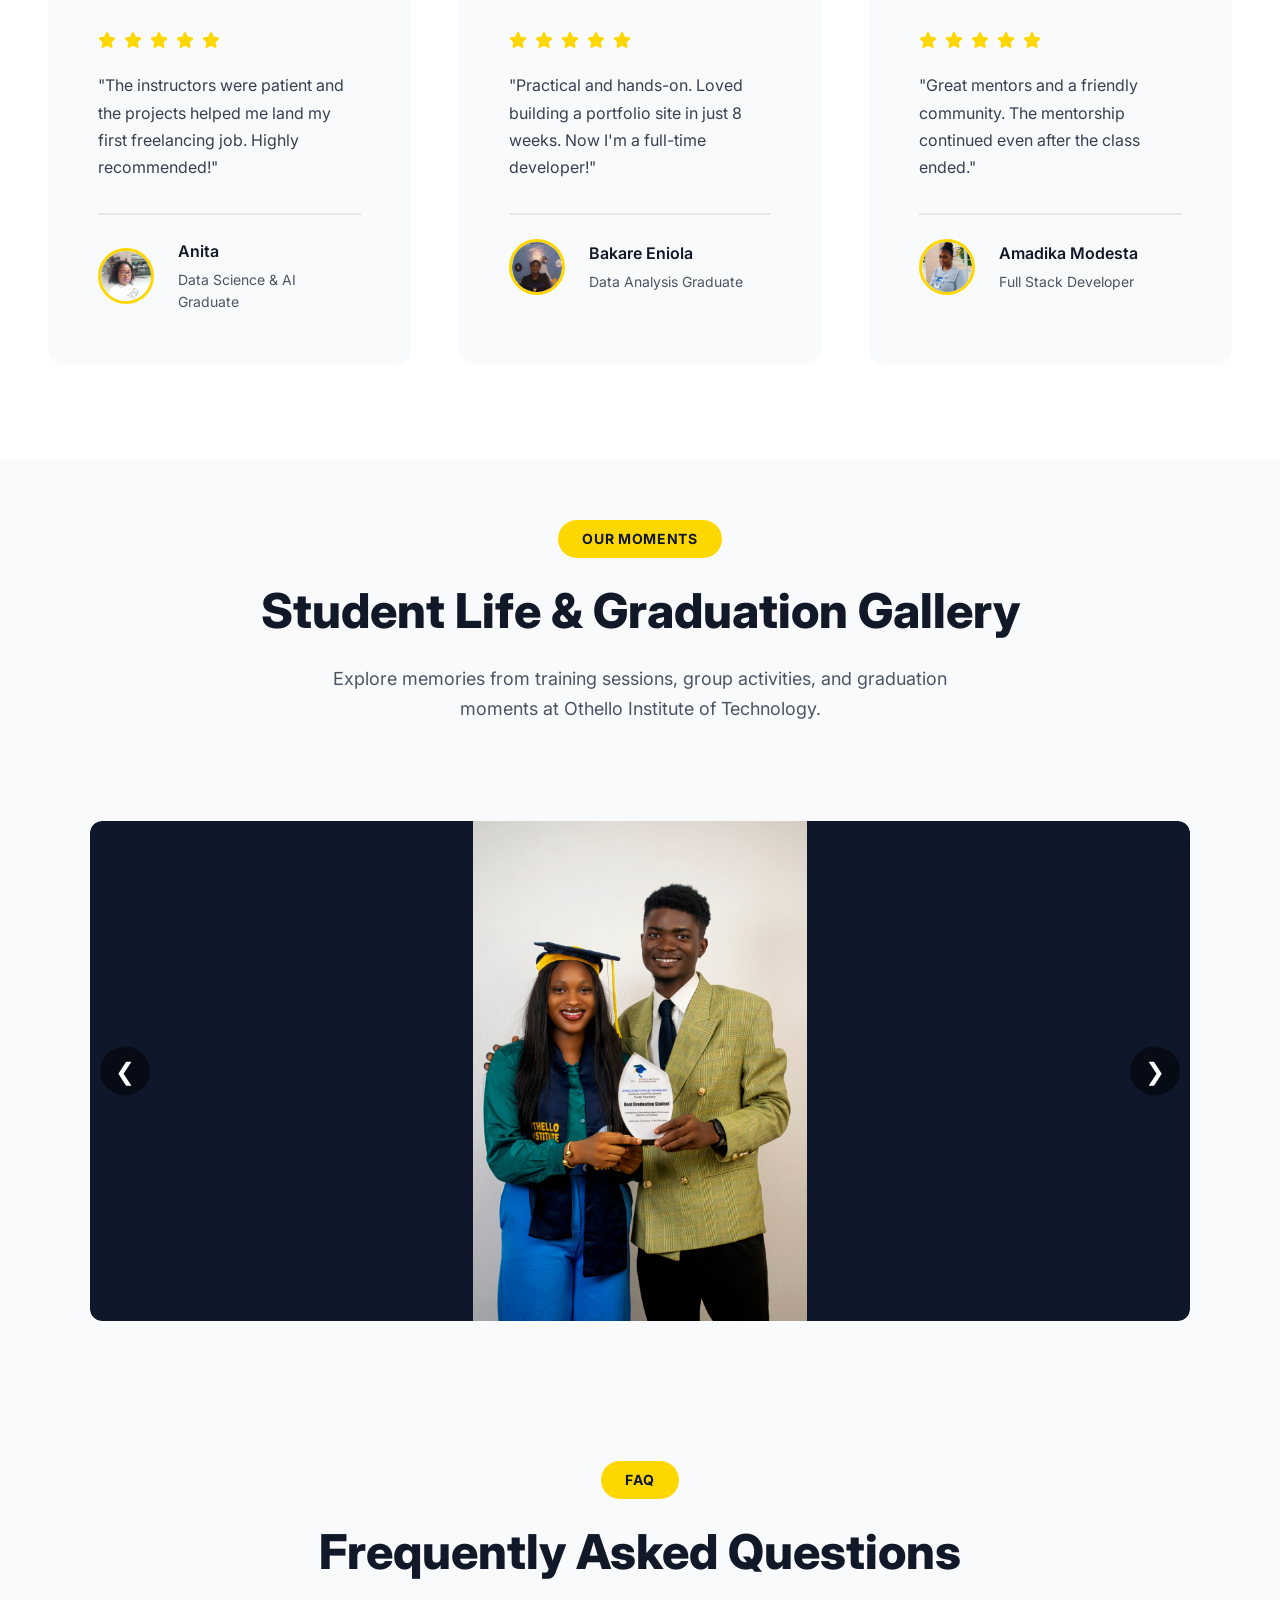
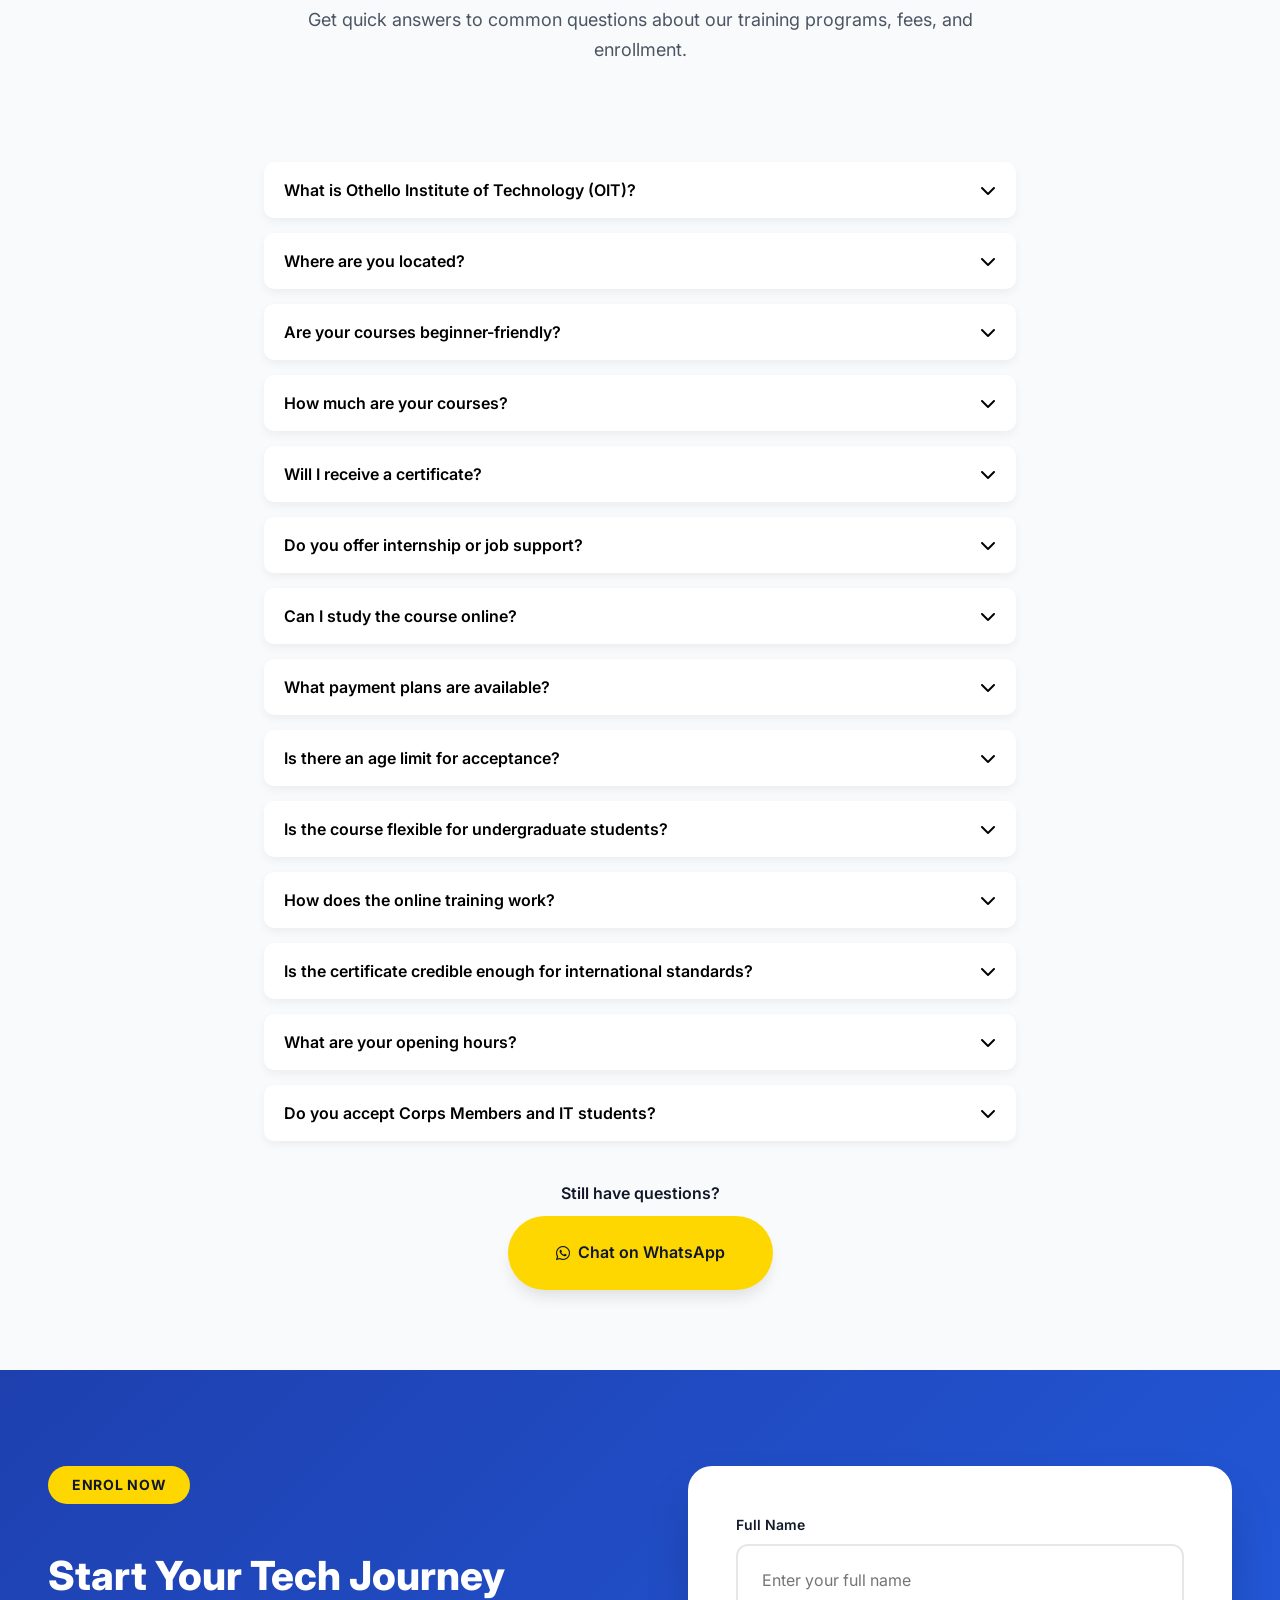
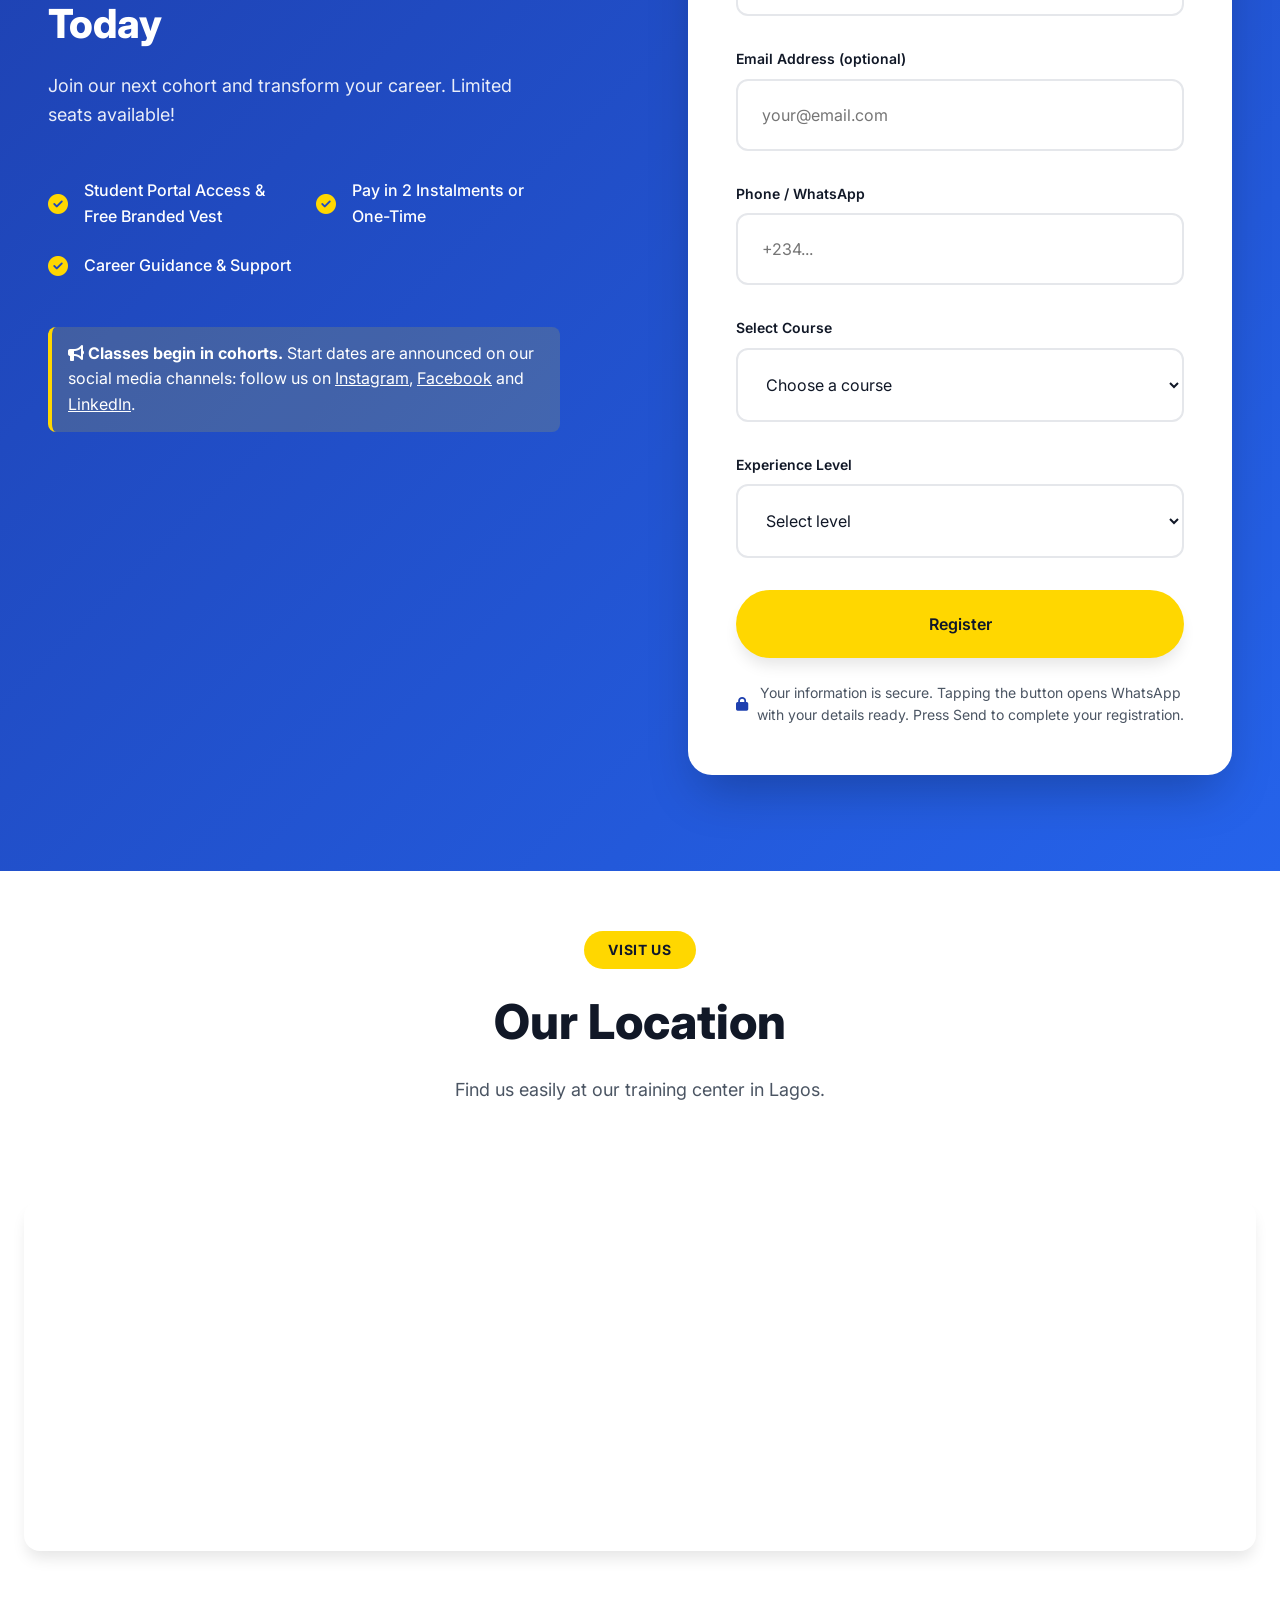
==== commit 6bbcfcfa: "Fix structured data parsing error" ====
--- a/index.html
+++ b/index.html
@@ -123,7 +123,7 @@
       "offers": [
        {
         "@type": "Offer",
-        "Anniversary price, 2 instalments",
+        "name": "Anniversary price, 2 instalments",
         "price": 80000,
         "priceCurrency": "NGN",
         "availability": "https://schema.org/InStock",
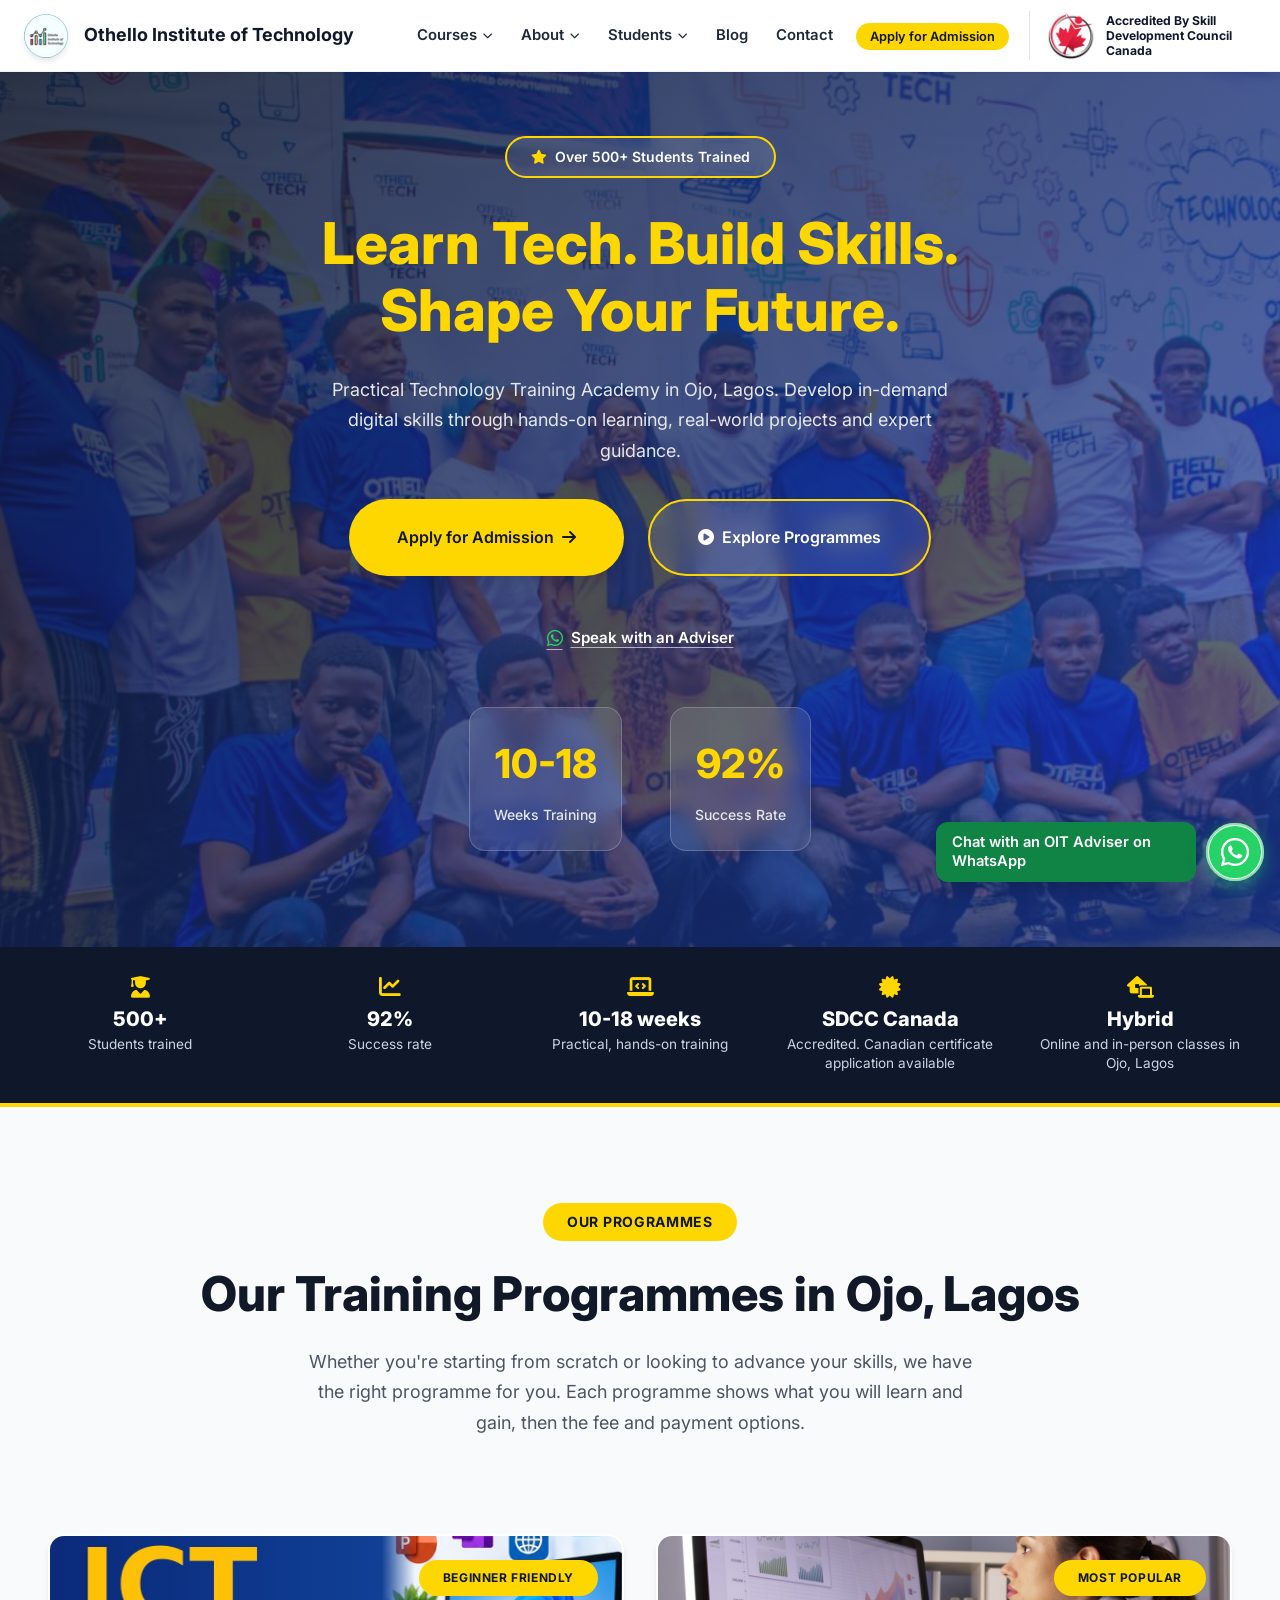
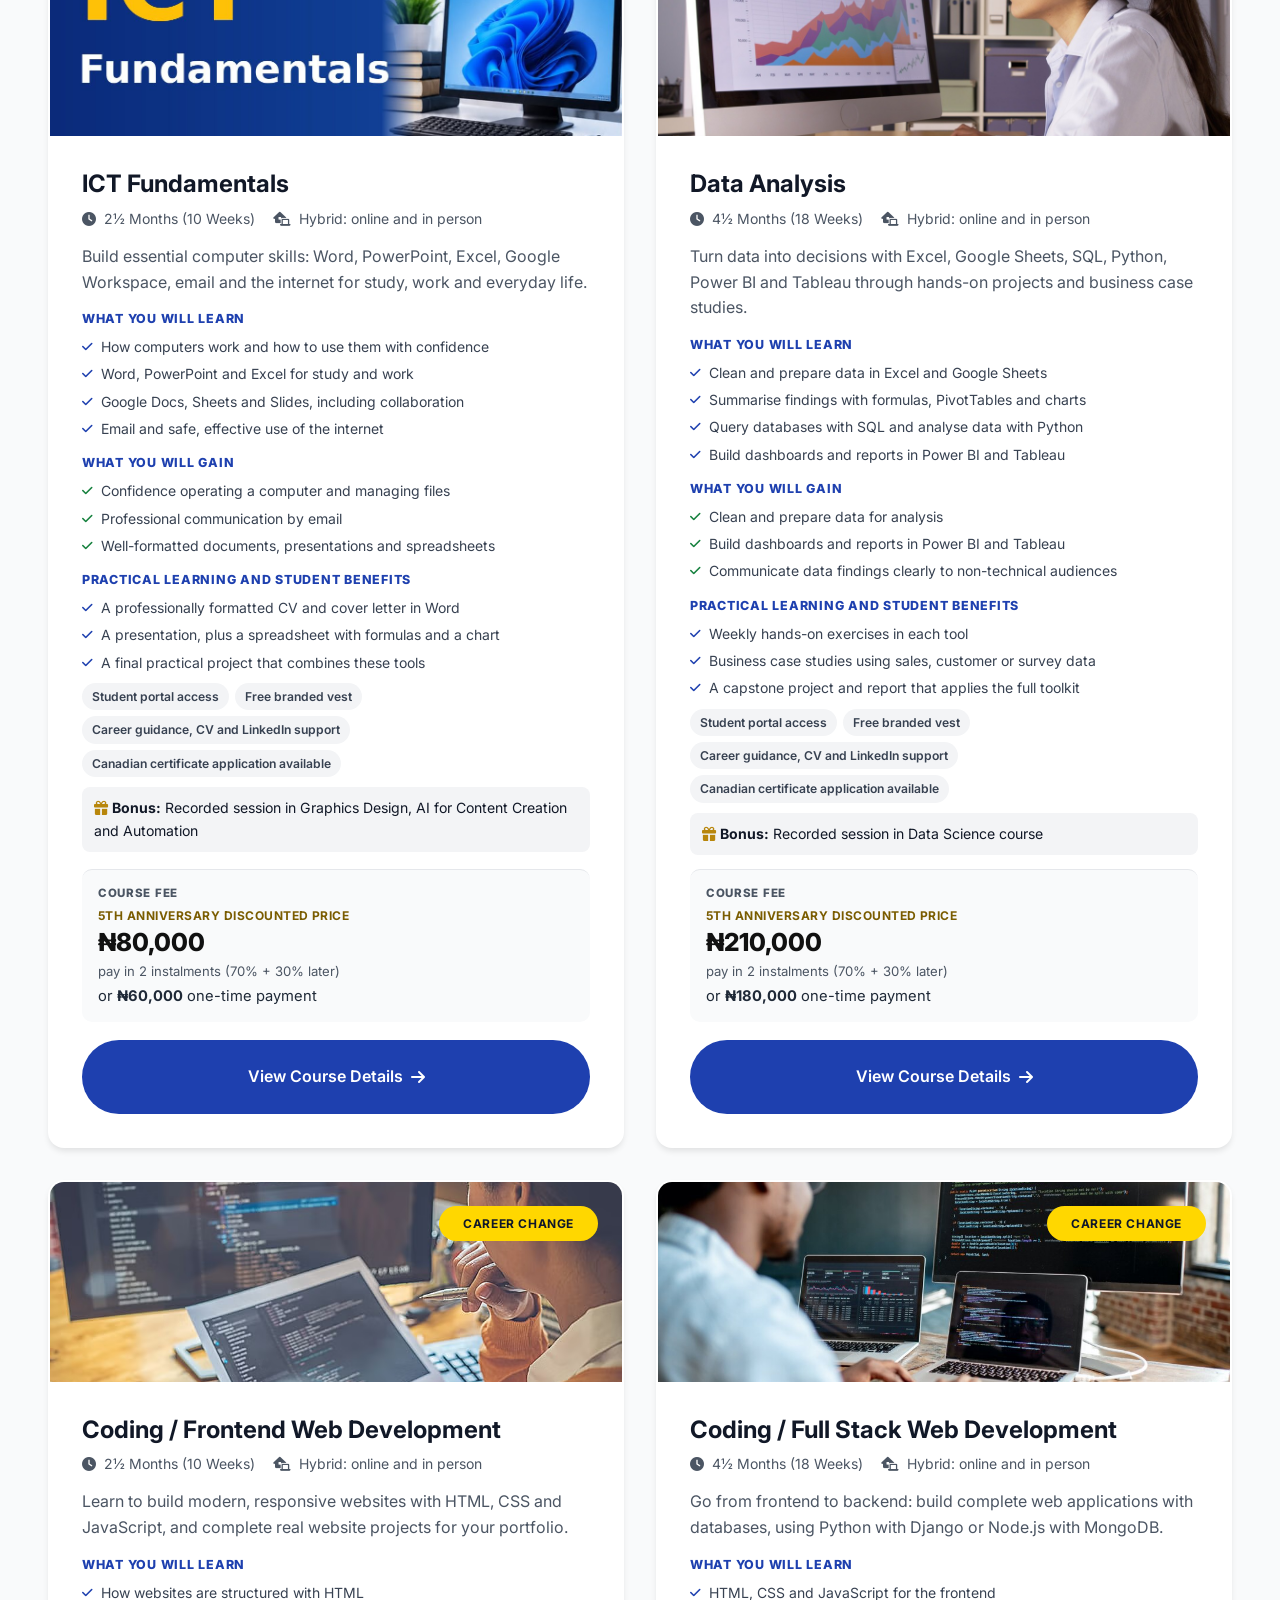
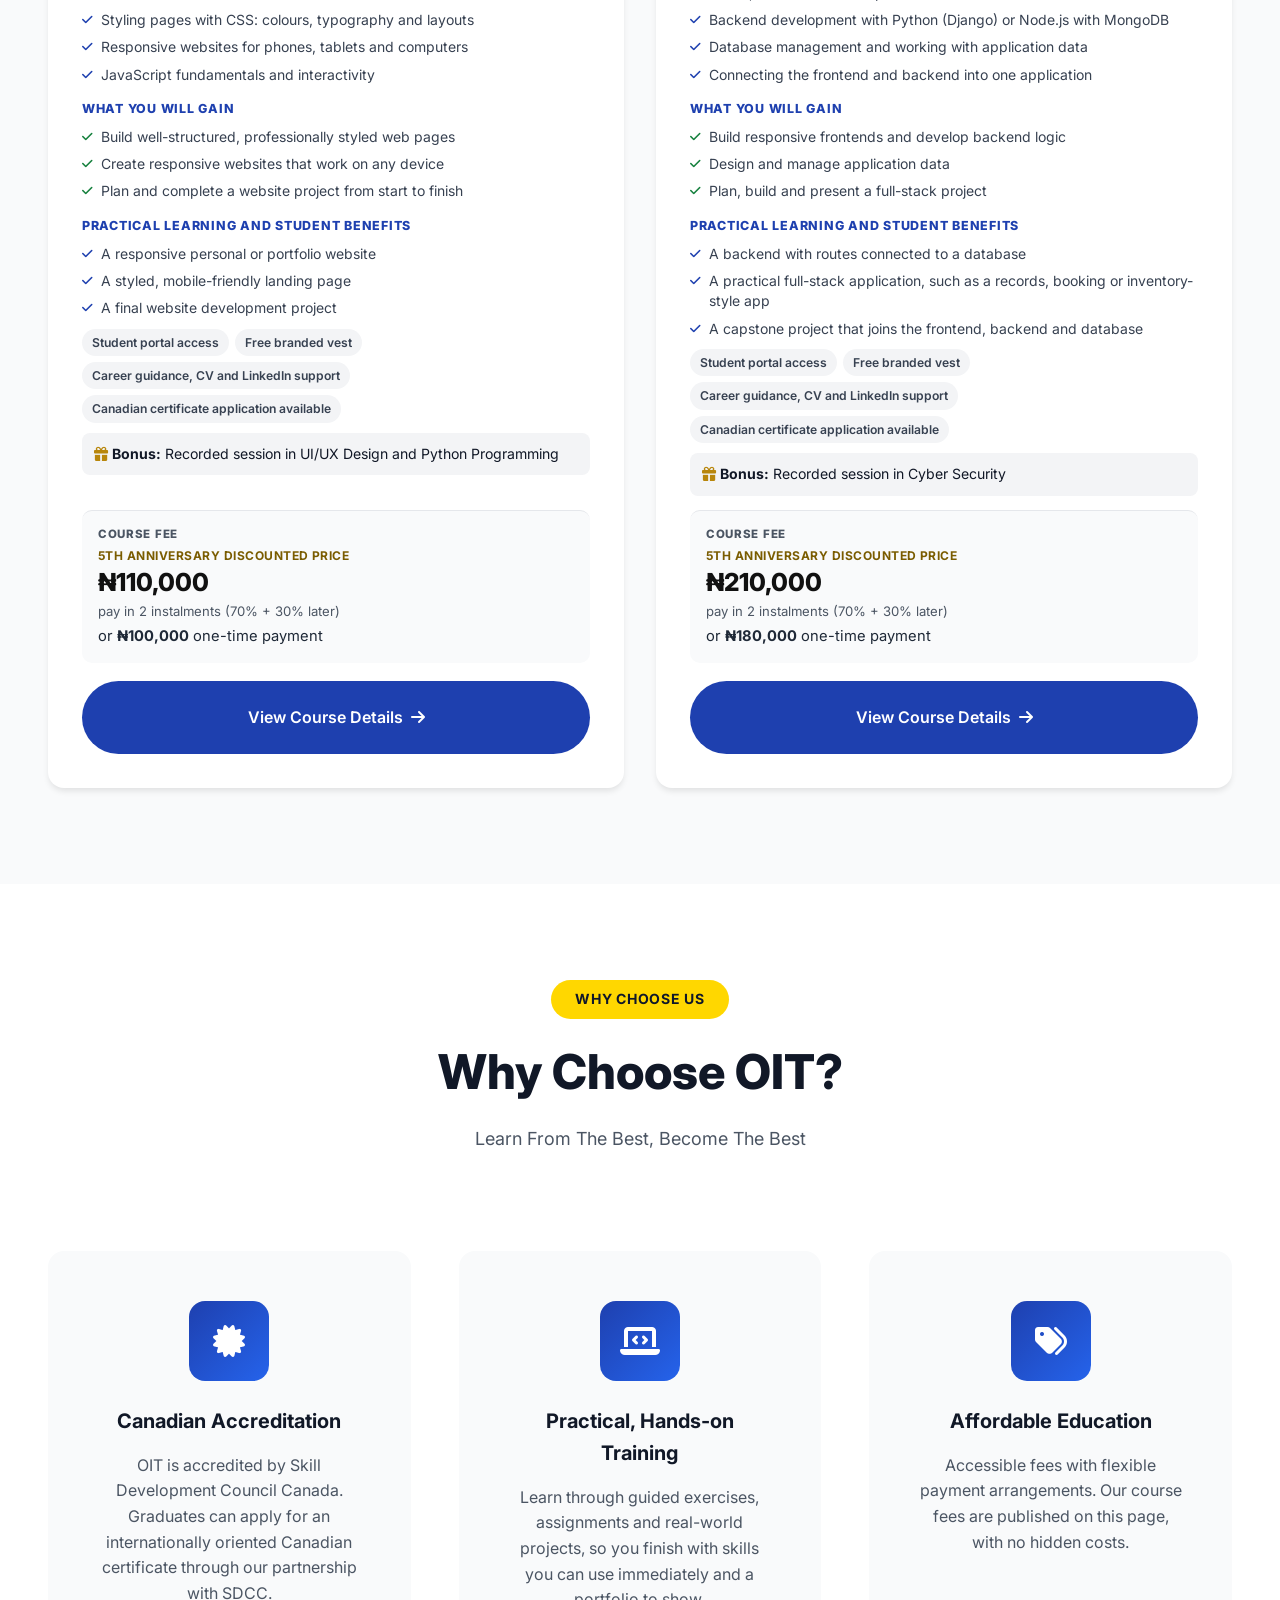
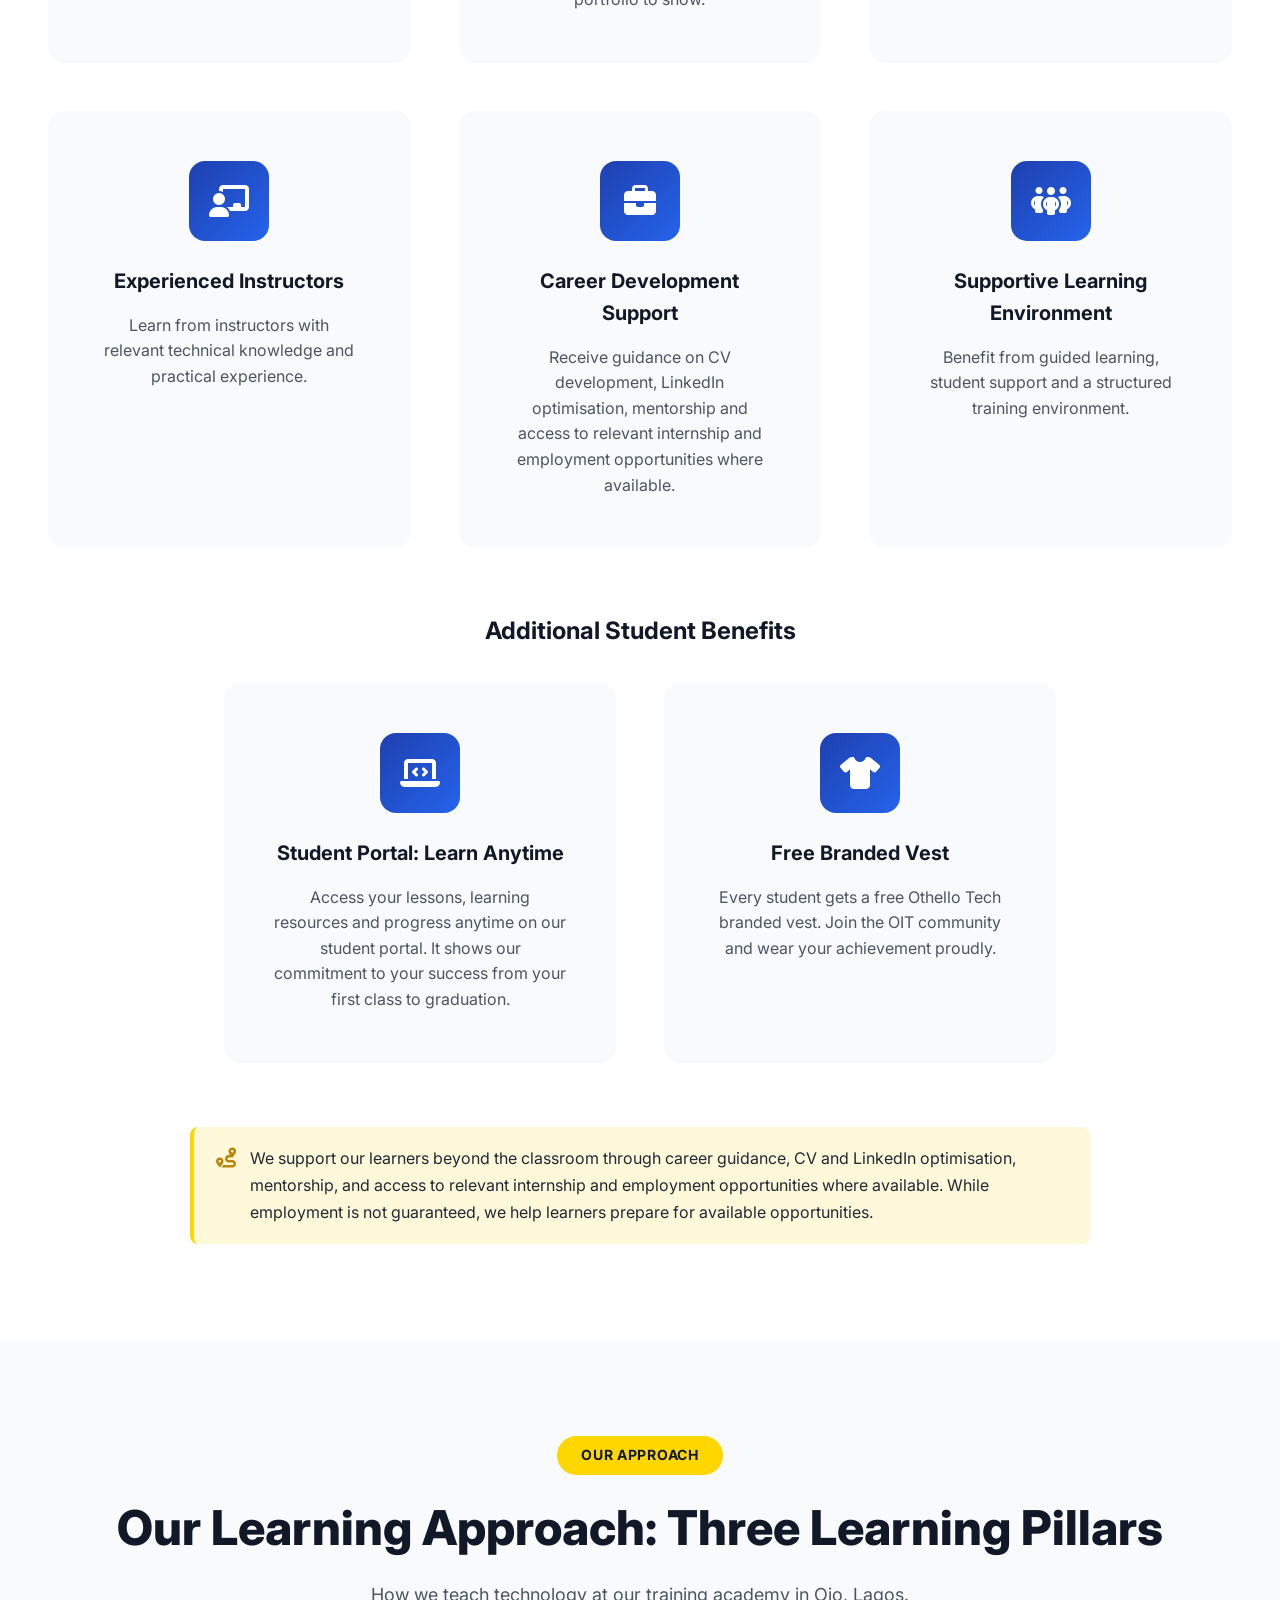
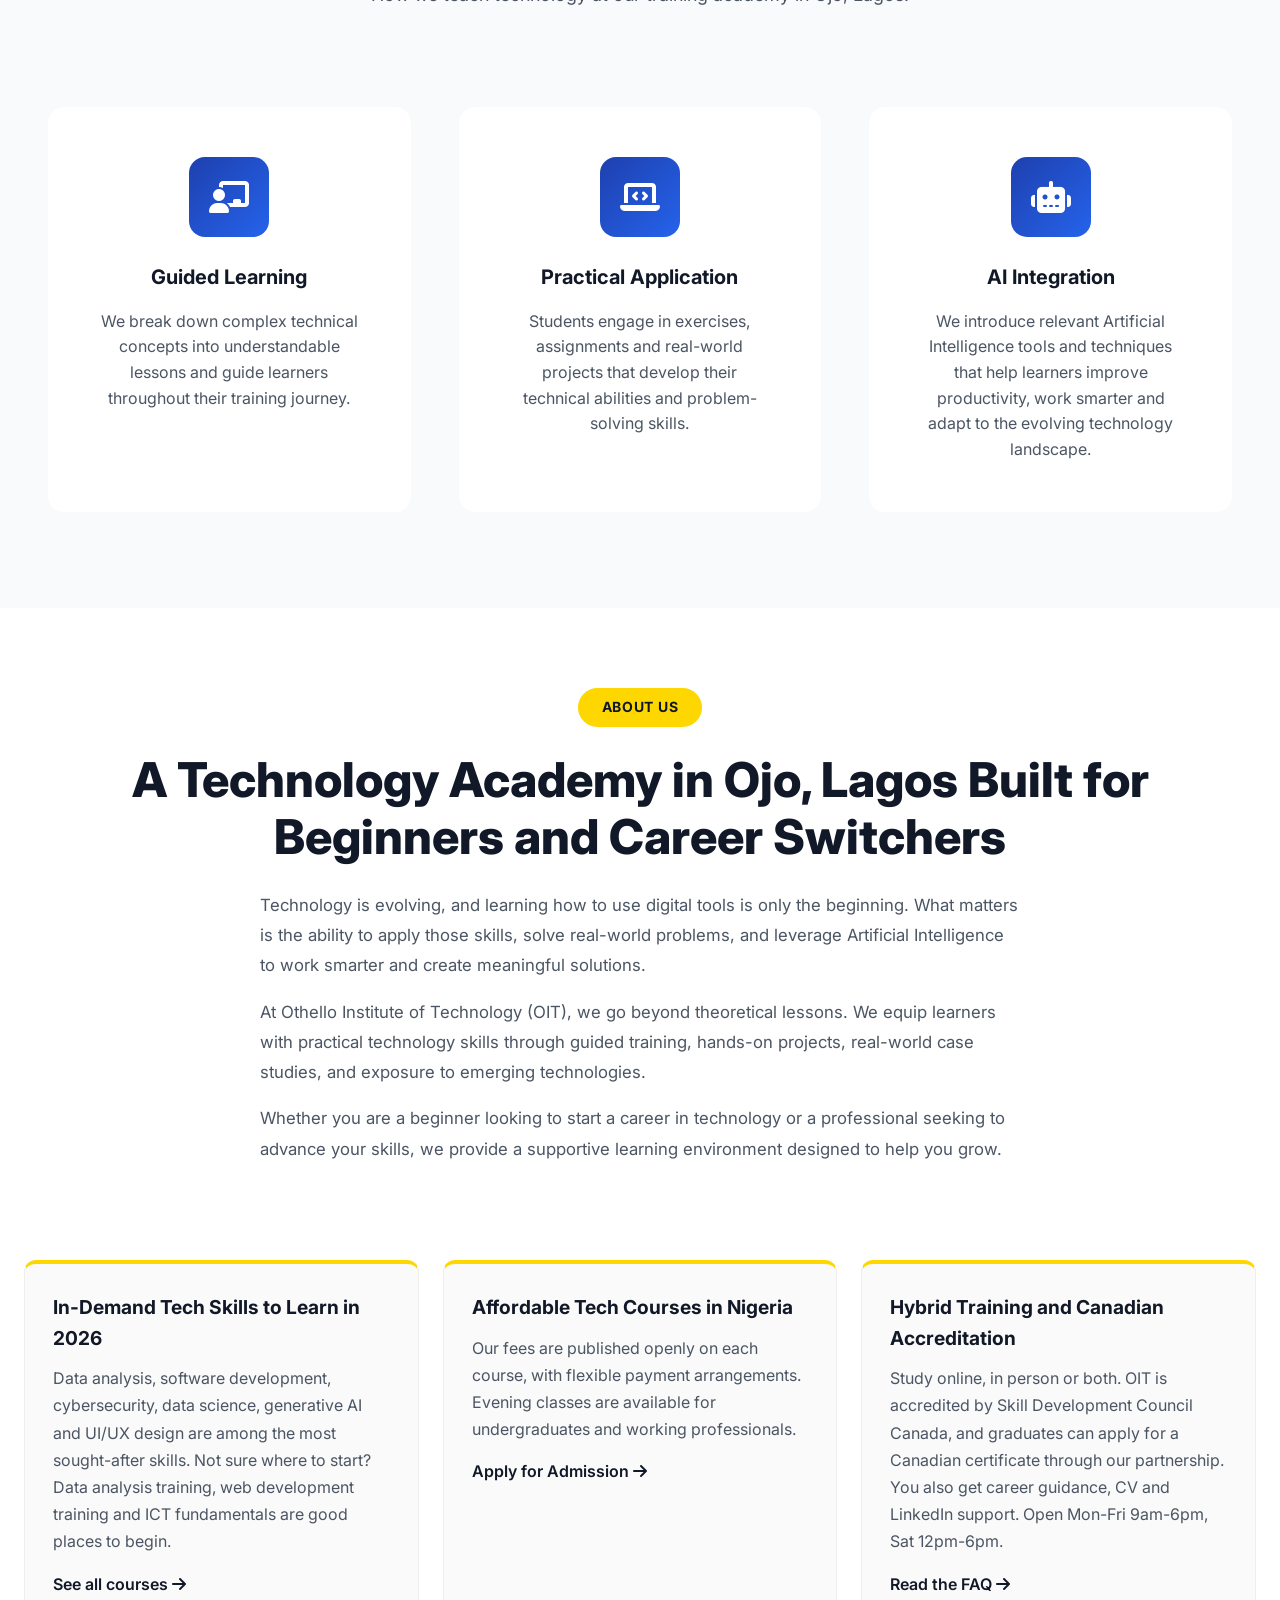
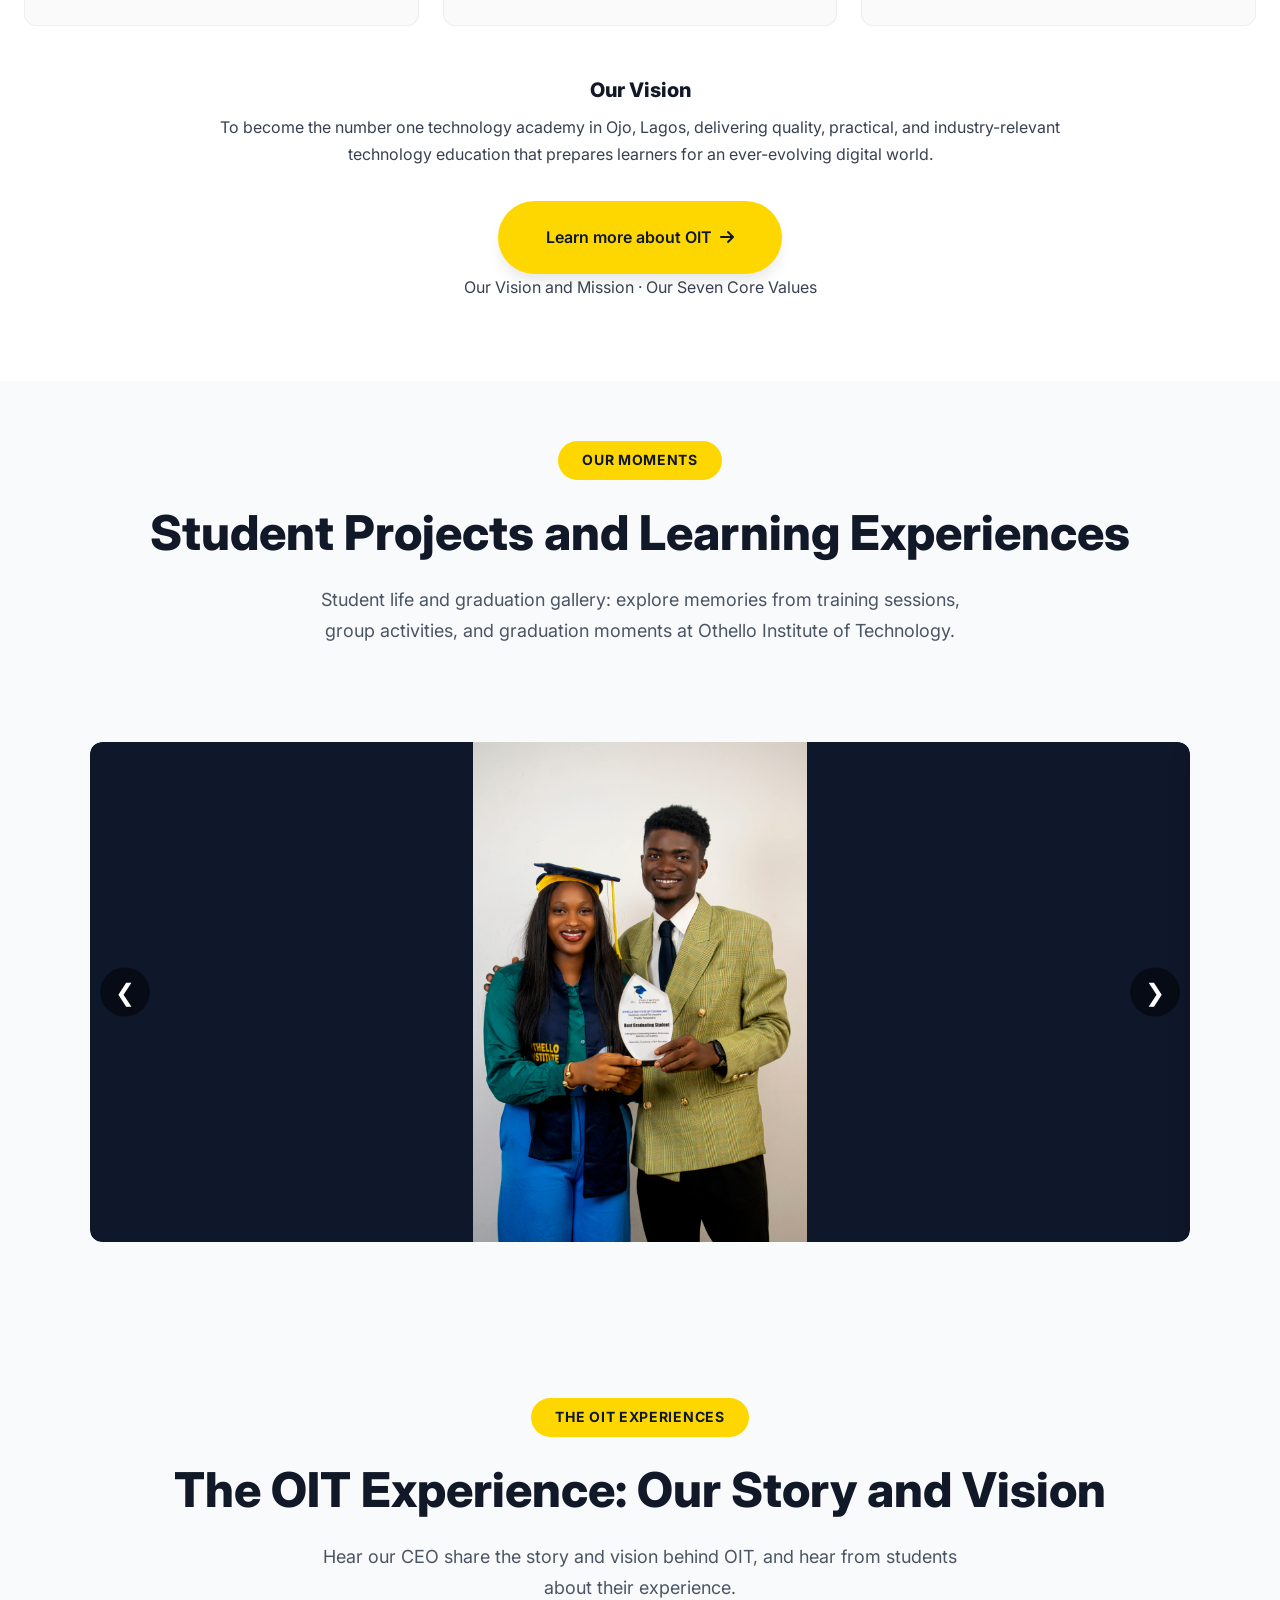
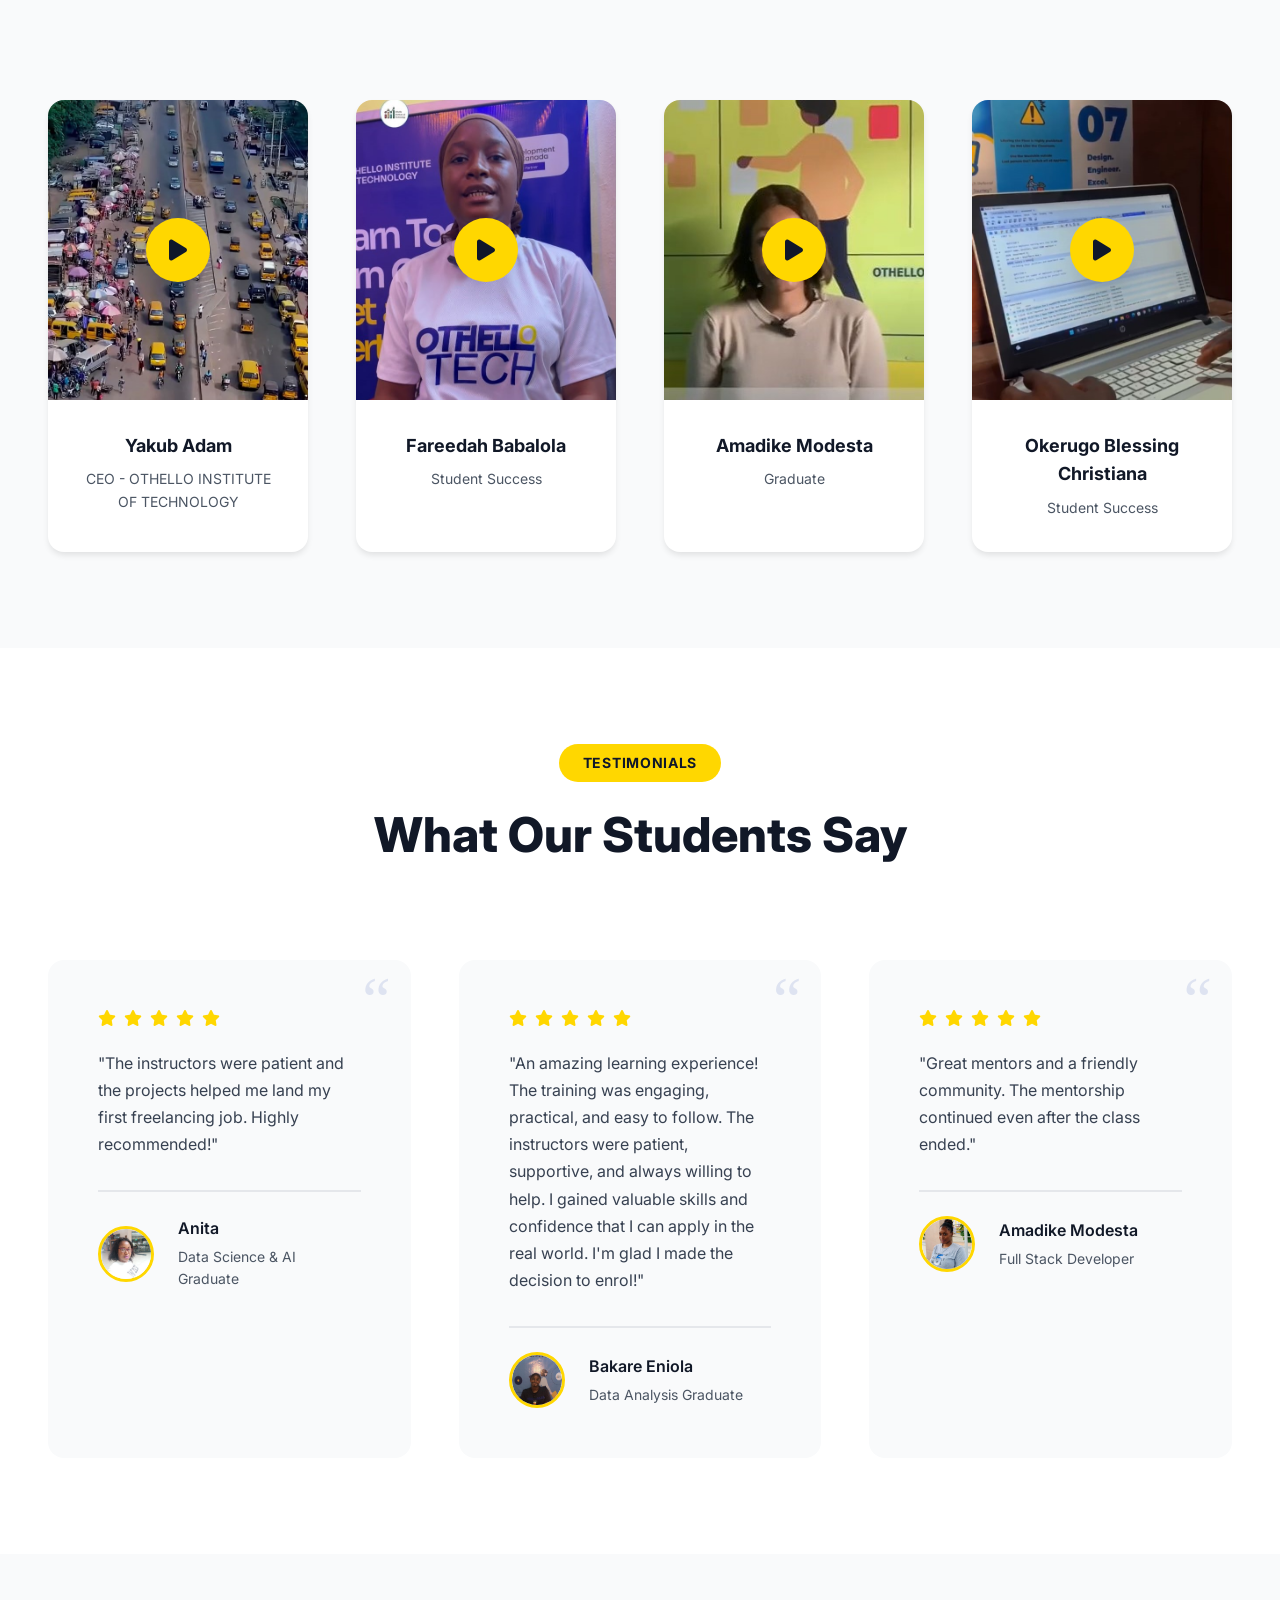
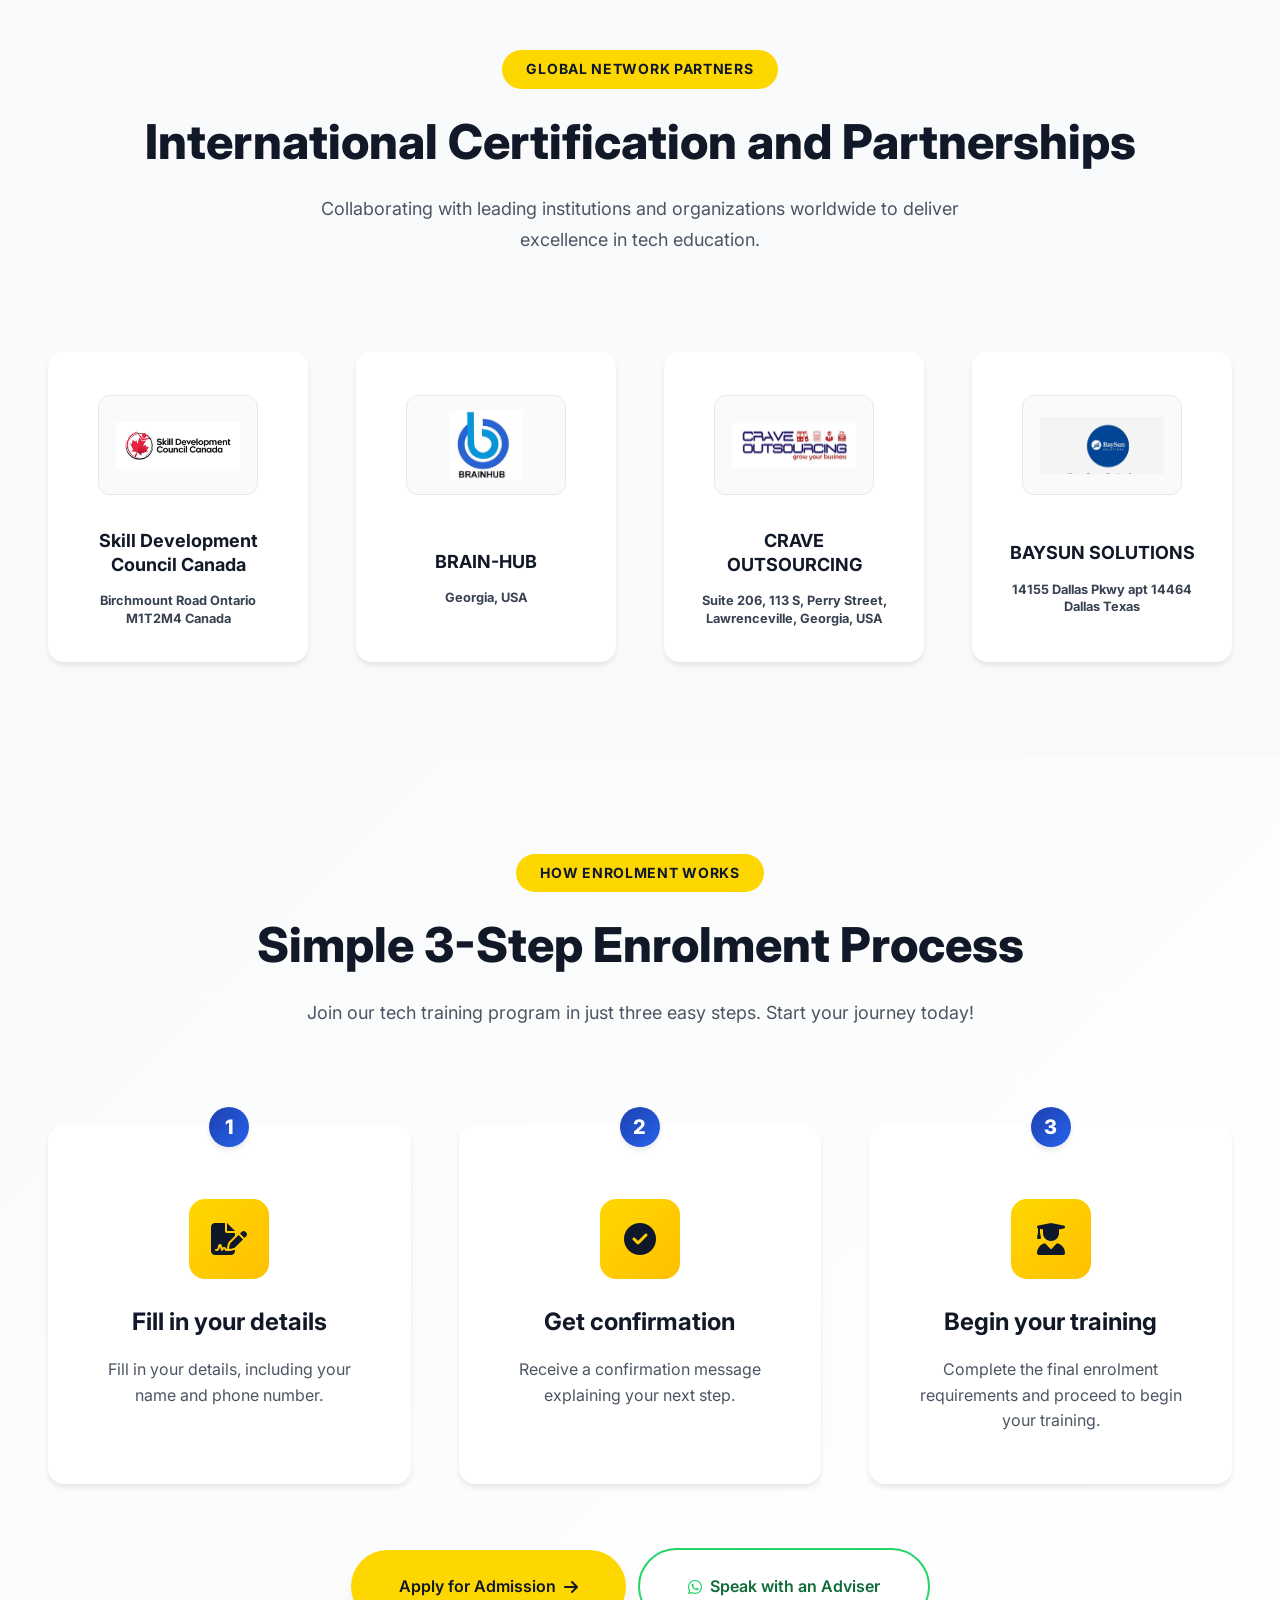
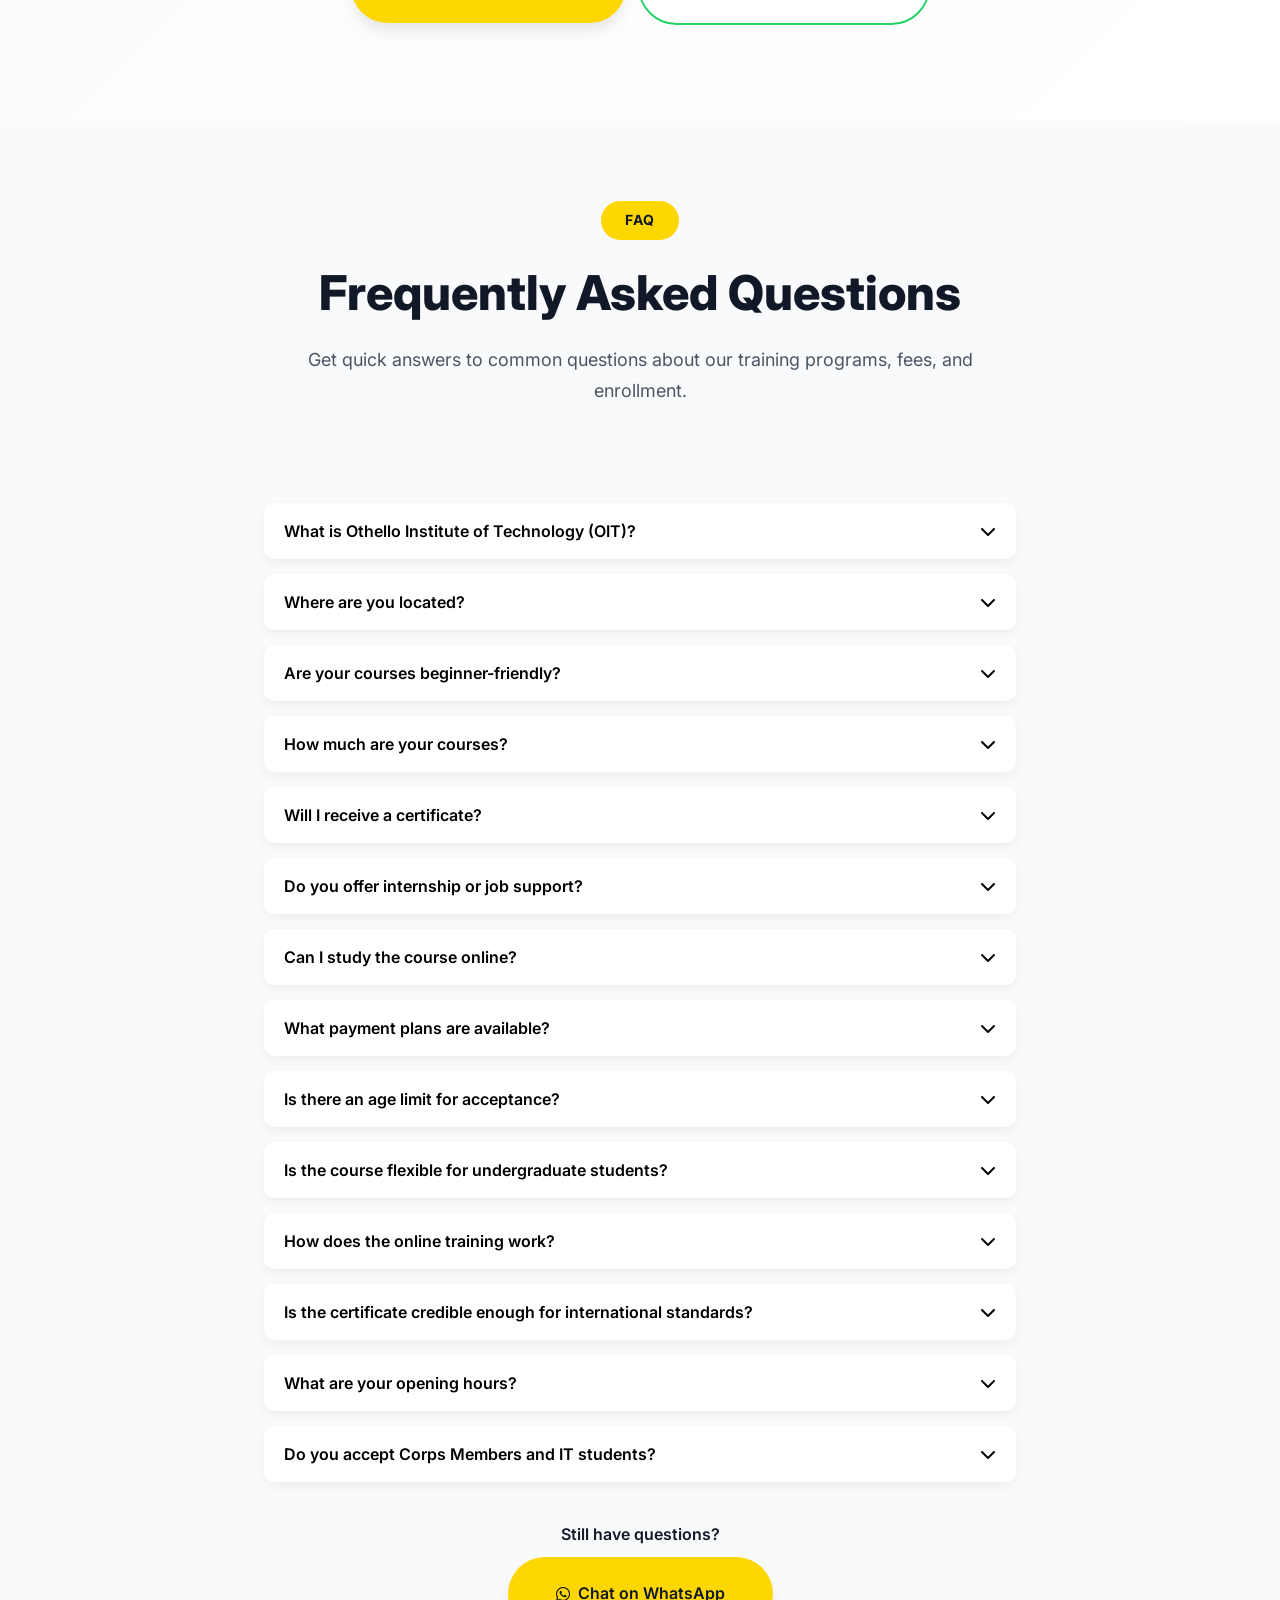
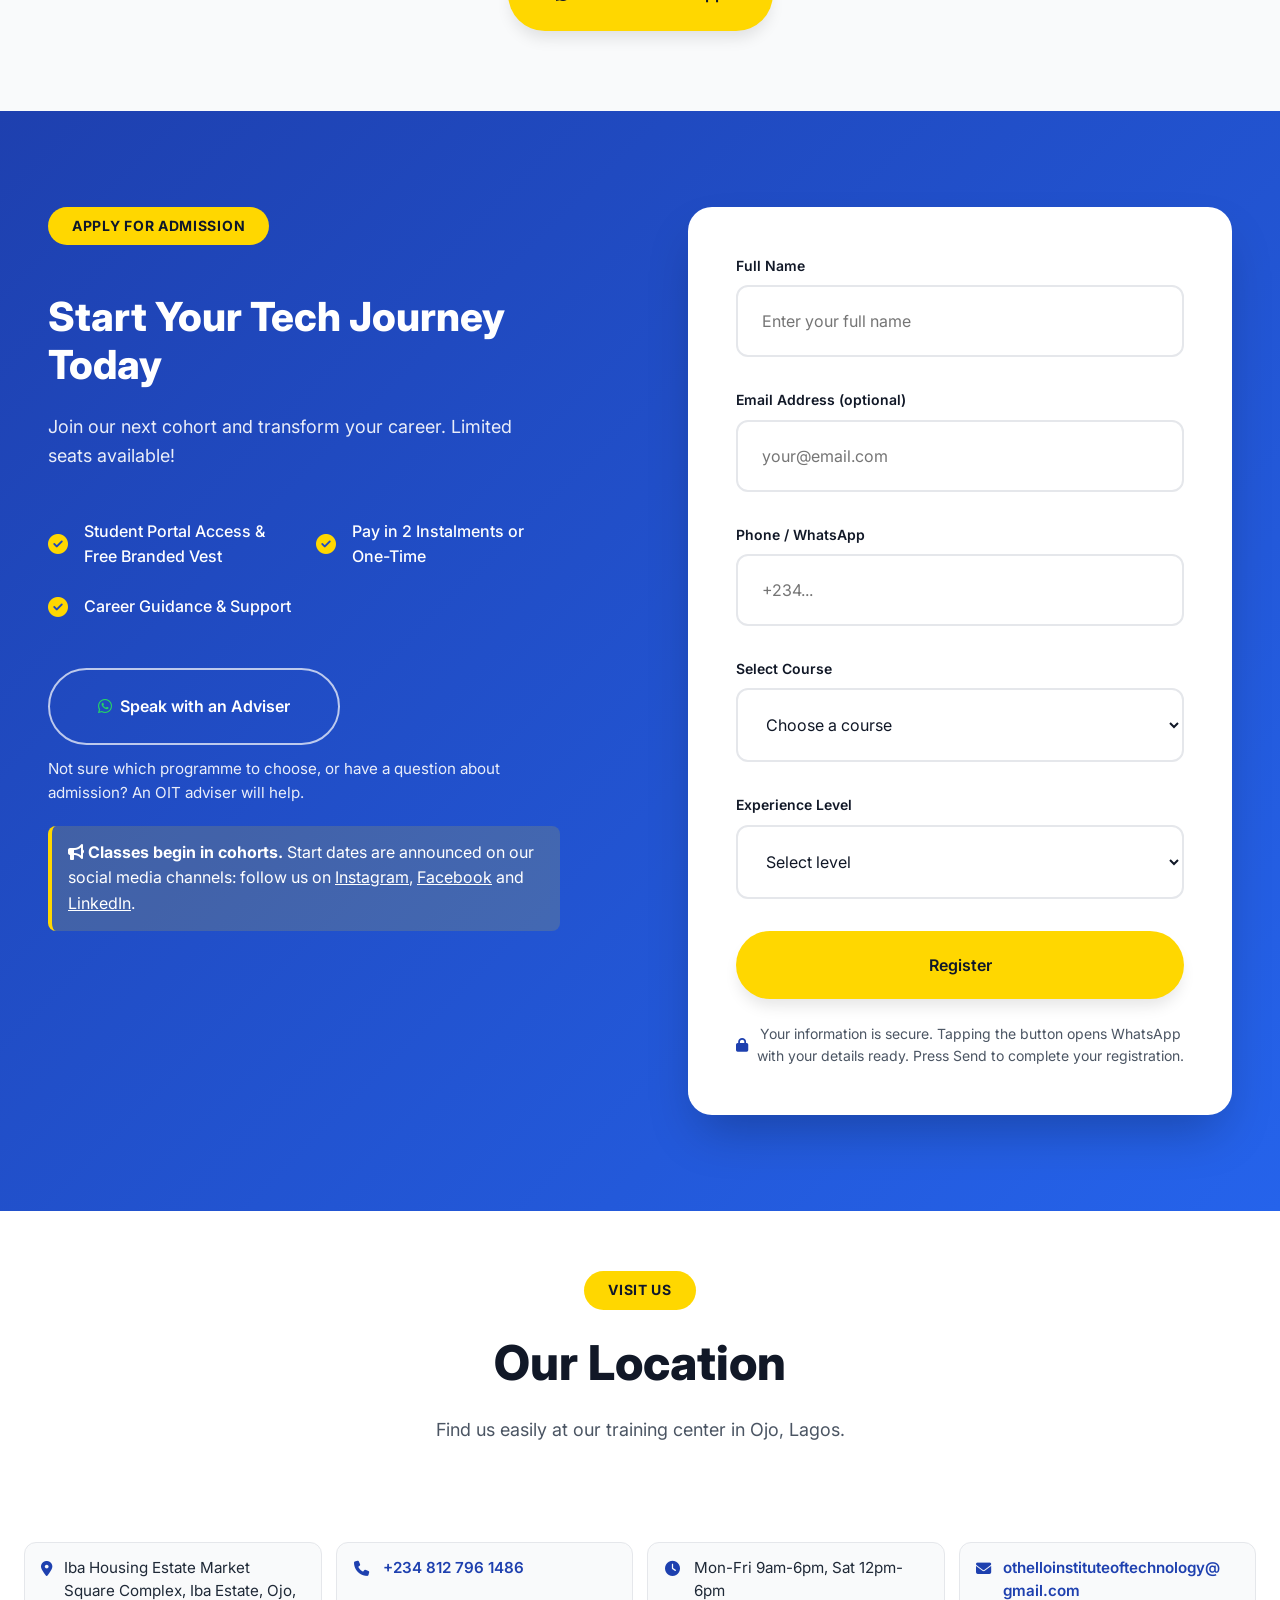
==== commit 51c2d1bd: "Update website pages, styling and adviser functionality" ====
--- a/index.html
+++ b/index.html
@@ -306,7 +306,7 @@
           </li>
           <li><a class="nav-link" href="./blog/index.html">Blog</a></li>
           <li><a class="nav-link" href="#location">Contact</a></li>
-          <li class="nav-cta-item"><a href="#register" class="nav-cta">ENROL NOW</a></li>
+          <li class="nav-cta-item"><a href="#register" class="nav-cta">Apply for Admission</a></li>
         </ul>
       </nav>
       <div class="header-accred">
@@ -323,7 +323,7 @@
     <span class="accred-label">Accredited By Skill Development Council Canada</span>
   </div>
 
-  <!-- Hero Section with Auto-Changing Background -->
+    <!-- 1. Hero -->
   <section class="hero-slider">
     <!-- Background Slider -->
     <div class="background-slider">
@@ -346,14 +346,15 @@
           </p>
           <div class="hero-cta">
             <a href="#register" class="btn btn-primary">
-              <span>ENROL NOW</span>
+              <span>Apply for Admission</span>
               <i class="fas fa-arrow-right"></i>
             </a>
             <a href="#courses" class="btn btn-secondary">
               <i class="fas fa-play-circle"></i>
-              <span>EXPLORE COURSES</span>
+              <span>Explore Programmes</span>
             </a>
           </div>
+          <a class="hero-adviser-link" href="https://wa.me/2348127961486?text=Hello%20OIT%2C%20I%20came%20across%20your%20website%20and%20would%20like%20to%20speak%20with%20an%20adviser.%20Please%20assist%20me%20with%20information%20about%20your%20training%20programmes%20and%20admission.%20Thank%20you." target="_blank" rel="noopener noreferrer"><i class="fab fa-whatsapp" aria-hidden="true"></i><span>Speak with an Adviser</span></a>
           <div class="hero-stats">
             <div class="stat-item">
               <div class="stat-number">10-18</div>
@@ -368,308 +369,228 @@
       </div>
     </div>
   </section>
-
-  <!-- Courses Section -->
+  <!-- Trust Indicators -->
+  <section class="trust-strip" aria-label="Why students trust Othello Institute of Technology">
+    <div class="container">
+      <ul class="trust-list">
+        <li class="trust-item"><i class="fas fa-user-graduate" aria-hidden="true"></i><strong>500+</strong><span>Students trained</span></li>
+        <li class="trust-item"><i class="fas fa-chart-line" aria-hidden="true"></i><strong>92%</strong><span>Success rate</span></li>
+        <li class="trust-item"><i class="fas fa-laptop-code" aria-hidden="true"></i><strong>10-18 weeks</strong><span>Practical, hands-on training</span></li>
+        <li class="trust-item"><i class="fas fa-certificate" aria-hidden="true"></i><strong>SDCC Canada</strong><span>Accredited. Canadian certificate application available</span></li>
+        <li class="trust-item"><i class="fas fa-laptop-house" aria-hidden="true"></i><strong>Hybrid</strong><span>Online and in-person classes in Ojo, Lagos</span></li>
+      </ul>
+    </div>
+  </section>
+
+  <!-- Our Training Programmes -->
   <section id="courses" class="courses-section">
     <div class="container">
       <div class="section-header">
-        <span class="section-badge">Our Programs</span>
-        <h2 class="section-title">Choose Your Path to Success</h2>
+        <span class="section-badge">Our Programmes</span>
+        <h2 class="section-title">Our Training Programmes in Ojo, Lagos</h2>
         <p class="section-description">
           Whether you're starting from scratch or looking to advance your skills,
-          we have the right programme for you. Fees and payment options are shown on each course.
+          we have the right programme for you. Each programme shows what you will learn and gain, then the fee and payment options.
         </p>
       </div>
 
       <div class="courses-grid courses-4">
+
         <div class="course-card price-card">
           <div class="course-image"><img src="./img/ict-fundamentals.jpg" alt="ICT Fundamentals training " loading="lazy"><div class="course-badge popular">Beginner Friendly</div></div>
           <div class="course-content">
-            <div class="course-meta"><span><i class="fas fa-clock"></i> 2½ Months (10 Weeks)</span><span><i class="fas fa-laptop-house"></i> Hybrid</span></div>
             <h3>ICT Fundamentals</h3>
+            <div class="course-meta"><span><i class="fas fa-clock"></i> 2½ Months (10 Weeks)</span><span><i class="fas fa-laptop-house"></i> Hybrid: online and in person</span></div>
             <p>Build essential computer skills: Word, PowerPoint, Excel, Google Workspace, email and the internet for study, work and everyday life.</p>
-            <div class="price-box">
+            <div class="course-block">
+              <h4>What You Will Learn</h4>
+              <ul class="course-features">
+                <li><i class="fas fa-check" aria-hidden="true"></i> How computers work and how to use them with confidence</li>
+                <li><i class="fas fa-check" aria-hidden="true"></i> Word, PowerPoint and Excel for study and work</li>
+                <li><i class="fas fa-check" aria-hidden="true"></i> Google Docs, Sheets and Slides, including collaboration</li>
+                <li><i class="fas fa-check" aria-hidden="true"></i> Email and safe, effective use of the internet</li>
+              </ul>
+            </div>
+            <div class="course-block gain">
+              <h4>What You Will Gain</h4>
+              <ul class="course-features">
+                <li><i class="fas fa-check" aria-hidden="true"></i> Confidence operating a computer and managing files</li>
+                <li><i class="fas fa-check" aria-hidden="true"></i> Professional communication by email</li>
+                <li><i class="fas fa-check" aria-hidden="true"></i> Well-formatted documents, presentations and spreadsheets</li>
+              </ul>
+            </div>
+            <div class="course-block">
+              <h4>Practical Learning and Student Benefits</h4>
+              <ul class="course-features">
+                <li><i class="fas fa-check" aria-hidden="true"></i> A professionally formatted CV and cover letter in Word</li>
+                <li><i class="fas fa-check" aria-hidden="true"></i> A presentation, plus a spreadsheet with formulas and a chart</li>
+                <li><i class="fas fa-check" aria-hidden="true"></i> A final practical project that combines these tools</li>
+              </ul>
+              <ul class="course-perks" aria-label="Benefits for every student">
+                <li>Student portal access</li><li>Free branded vest</li><li>Career guidance, CV and LinkedIn support</li><li>Canadian certificate application available</li>
+              </ul>
+              <p class="course-bonus"><i class="fas fa-gift"></i> <strong>Bonus:</strong> Recorded session in Graphics Design, AI for Content Creation and Automation</p>
+            </div>
+            <div class="course-fee">
+              <span class="fee-kicker">Course fee</span>
               <span class="price-label">5th Anniversary Discounted Price</span>
               <span class="price-main">₦80,000</span>
               <span class="price-sub">pay in 2 instalments (70% + 30% later)</span>
               <span class="price-once">or <strong>₦60,000</strong> one-time payment</span>
             </div>
-            <ul class="course-features">
-              <li><i class="fas fa-check"></i> Computer &amp; Internet Basics</li>
-              <li><i class="fas fa-check"></i> Word, PowerPoint, Excel &amp; Google Workspace</li>
-              <li><i class="fas fa-check"></i> Email &amp; Digital Safety</li>
-            </ul>
-            <p class="course-bonus"><i class="fas fa-gift"></i> <strong>Bonus:</strong> Recorded session in Graphics Design, AI for Content Creation and Automation</p>
-            <a href="./courses/ict-fundamentals.html" class="course-more">View full course details<span class="sr-only">: ICT Fundamentals</span></a>
-            <a href="#register" class="course-btn"><span>ENROL NOW</span><i class="fas fa-arrow-right"></i></a>
-          </div>
-        </div>
-
-        
+            <a href="./courses/ict-fundamentals.html" class="course-btn"><span>View Course Details</span><i class="fas fa-arrow-right" aria-hidden="true"></i><span class="sr-only">: ICT Fundamentals</span></a>
+          </div>
+        </div>
+
         <div class="course-card price-card">
           <div class="course-image"><img src="./img/data1.jpg" alt="Data analysis training in Lagos: learner working with data dashboards" loading="lazy"><div class="course-badge popular">Most Popular</div></div>
           <div class="course-content">
-            <div class="course-meta"><span><i class="fas fa-clock"></i> 4½ Months (18 Weeks)</span><span><i class="fas fa-laptop-house"></i> Hybrid</span></div>
             <h3>Data Analysis</h3>
+            <div class="course-meta"><span><i class="fas fa-clock"></i> 4½ Months (18 Weeks)</span><span><i class="fas fa-laptop-house"></i> Hybrid: online and in person</span></div>
             <p>Turn data into decisions with Excel, Google Sheets, SQL, Python, Power BI and Tableau through hands-on projects and business case studies.</p>
-            <div class="price-box">
+            <div class="course-block">
+              <h4>What You Will Learn</h4>
+              <ul class="course-features">
+                <li><i class="fas fa-check" aria-hidden="true"></i> Clean and prepare data in Excel and Google Sheets</li>
+                <li><i class="fas fa-check" aria-hidden="true"></i> Summarise findings with formulas, PivotTables and charts</li>
+                <li><i class="fas fa-check" aria-hidden="true"></i> Query databases with SQL and analyse data with Python</li>
+                <li><i class="fas fa-check" aria-hidden="true"></i> Build dashboards and reports in Power BI and Tableau</li>
+              </ul>
+            </div>
+            <div class="course-block gain">
+              <h4>What You Will Gain</h4>
+              <ul class="course-features">
+                <li><i class="fas fa-check" aria-hidden="true"></i> Clean and prepare data for analysis</li>
+                <li><i class="fas fa-check" aria-hidden="true"></i> Build dashboards and reports in Power BI and Tableau</li>
+                <li><i class="fas fa-check" aria-hidden="true"></i> Communicate data findings clearly to non-technical audiences</li>
+              </ul>
+            </div>
+            <div class="course-block">
+              <h4>Practical Learning and Student Benefits</h4>
+              <ul class="course-features">
+                <li><i class="fas fa-check" aria-hidden="true"></i> Weekly hands-on exercises in each tool</li>
+                <li><i class="fas fa-check" aria-hidden="true"></i> Business case studies using sales, customer or survey data</li>
+                <li><i class="fas fa-check" aria-hidden="true"></i> A capstone project and report that applies the full toolkit</li>
+              </ul>
+              <ul class="course-perks" aria-label="Benefits for every student">
+                <li>Student portal access</li><li>Free branded vest</li><li>Career guidance, CV and LinkedIn support</li><li>Canadian certificate application available</li>
+              </ul>
+              <p class="course-bonus"><i class="fas fa-gift"></i> <strong>Bonus:</strong> Recorded session in Data Science course</p>
+            </div>
+            <div class="course-fee">
+              <span class="fee-kicker">Course fee</span>
               <span class="price-label">5th Anniversary Discounted Price</span>
               <span class="price-main">₦210,000</span>
               <span class="price-sub">pay in 2 instalments (70% + 30% later)</span>
               <span class="price-once">or <strong>₦180,000</strong> one-time payment</span>
             </div>
-            <ul class="course-features">
-              <li><i class="fas fa-check"></i> Excel &amp; Google Sheets</li>
-              <li><i class="fas fa-check"></i> SQL &amp; Python</li>
-              <li><i class="fas fa-check"></i> Power BI &amp; Tableau</li>
-            </ul>
-            <p class="course-bonus"><i class="fas fa-gift"></i> <strong>Bonus:</strong> Recorded session in Data Science course</p>
-            <a href="./courses/data-analysis.html" class="course-more">View full course details<span class="sr-only">: Data Analysis</span></a>
-            <a href="#register" class="course-btn"><span>ENROL NOW</span><i class="fas fa-arrow-right"></i></a>
+            <a href="./courses/data-analysis.html" class="course-btn"><span>View Course Details</span><i class="fas fa-arrow-right" aria-hidden="true"></i><span class="sr-only">: Data Analysis</span></a>
           </div>
         </div>
 
         <div class="course-card price-card">
           <div class="course-image"><img src="./img/Become_a_Front_End_Developer.avif" alt="Frontend web development training in Lagos: learner reading website code" loading="lazy"><div class="course-badge popular">Career Change</div></div>
           <div class="course-content">
-            <div class="course-meta"><span><i class="fas fa-clock"></i> 2½ Months (10 Weeks)</span><span><i class="fas fa-laptop-house"></i> Hybrid</span></div>
             <h3>Coding / Frontend Web Development</h3>
+            <div class="course-meta"><span><i class="fas fa-clock"></i> 2½ Months (10 Weeks)</span><span><i class="fas fa-laptop-house"></i> Hybrid: online and in person</span></div>
             <p>Learn to build modern, responsive websites with HTML, CSS and JavaScript, and complete real website projects for your portfolio.</p>
-            <div class="price-box">
+            <div class="course-block">
+              <h4>What You Will Learn</h4>
+              <ul class="course-features">
+                <li><i class="fas fa-check" aria-hidden="true"></i> How websites are structured with HTML</li>
+                <li><i class="fas fa-check" aria-hidden="true"></i> Styling pages with CSS: colours, typography and layouts</li>
+                <li><i class="fas fa-check" aria-hidden="true"></i> Responsive websites for phones, tablets and computers</li>
+                <li><i class="fas fa-check" aria-hidden="true"></i> JavaScript fundamentals and interactivity</li>
+              </ul>
+            </div>
+            <div class="course-block gain">
+              <h4>What You Will Gain</h4>
+              <ul class="course-features">
+                <li><i class="fas fa-check" aria-hidden="true"></i> Build well-structured, professionally styled web pages</li>
+                <li><i class="fas fa-check" aria-hidden="true"></i> Create responsive websites that work on any device</li>
+                <li><i class="fas fa-check" aria-hidden="true"></i> Plan and complete a website project from start to finish</li>
+              </ul>
+            </div>
+            <div class="course-block">
+              <h4>Practical Learning and Student Benefits</h4>
+              <ul class="course-features">
+                <li><i class="fas fa-check" aria-hidden="true"></i> A responsive personal or portfolio website</li>
+                <li><i class="fas fa-check" aria-hidden="true"></i> A styled, mobile-friendly landing page</li>
+                <li><i class="fas fa-check" aria-hidden="true"></i> A final website development project</li>
+              </ul>
+              <ul class="course-perks" aria-label="Benefits for every student">
+                <li>Student portal access</li><li>Free branded vest</li><li>Career guidance, CV and LinkedIn support</li><li>Canadian certificate application available</li>
+              </ul>
+              <p class="course-bonus"><i class="fas fa-gift"></i> <strong>Bonus:</strong> Recorded session in UI/UX Design and Python Programming</p>
+            </div>
+            <div class="course-fee">
+              <span class="fee-kicker">Course fee</span>
               <span class="price-label">5th Anniversary Discounted Price</span>
               <span class="price-main">₦110,000</span>
               <span class="price-sub">pay in 2 instalments (70% + 30% later)</span>
               <span class="price-once">or <strong>₦100,000</strong> one-time payment</span>
             </div>
-            <ul class="course-features">
-              <li><i class="fas fa-check"></i> HTML, CSS &amp; JavaScript</li>
-              <li><i class="fas fa-check"></i> Responsive Website Projects</li>
-              <li><i class="fas fa-check"></i> Portfolio Projects</li>
-            </ul>
-            <p class="course-bonus"><i class="fas fa-gift"></i> <strong>Bonus:</strong> Recorded session in UI/UX Design and Python Programming</p>
-            <a href="./courses/frontend-web-development.html" class="course-more">View full course details<span class="sr-only">: Coding / Frontend Web Development</span></a>
-            <a href="#register" class="course-btn"><span>ENROL NOW</span><i class="fas fa-arrow-right"></i></a>
+            <a href="./courses/frontend-web-development.html" class="course-btn"><span>View Course Details</span><i class="fas fa-arrow-right" aria-hidden="true"></i><span class="sr-only">: Coding / Frontend Web Development</span></a>
           </div>
         </div>
 
         <div class="course-card price-card">
           <div class="course-image"><img src="./img/download.jpeg" alt="Full stack web development training in Lagos: developer coding on multiple screens" loading="lazy"><div class="course-badge popular">Career Change</div></div>
           <div class="course-content">
-            <div class="course-meta"><span><i class="fas fa-clock"></i> 4½ Months (18 Weeks)</span><span><i class="fas fa-laptop-house"></i> Hybrid</span></div>
             <h3>Coding / Full Stack Web Development</h3>
+            <div class="course-meta"><span><i class="fas fa-clock"></i> 4½ Months (18 Weeks)</span><span><i class="fas fa-laptop-house"></i> Hybrid: online and in person</span></div>
             <p>Go from frontend to backend: build complete web applications with databases, using Python with Django or Node.js with MongoDB.</p>
-            <div class="price-box">
+            <div class="course-block">
+              <h4>What You Will Learn</h4>
+              <ul class="course-features">
+                <li><i class="fas fa-check" aria-hidden="true"></i> HTML, CSS and JavaScript for the frontend</li>
+                <li><i class="fas fa-check" aria-hidden="true"></i> Backend development with Python (Django) or Node.js with MongoDB</li>
+                <li><i class="fas fa-check" aria-hidden="true"></i> Database management and working with application data</li>
+                <li><i class="fas fa-check" aria-hidden="true"></i> Connecting the frontend and backend into one application</li>
+              </ul>
+            </div>
+            <div class="course-block gain">
+              <h4>What You Will Gain</h4>
+              <ul class="course-features">
+                <li><i class="fas fa-check" aria-hidden="true"></i> Build responsive frontends and develop backend logic</li>
+                <li><i class="fas fa-check" aria-hidden="true"></i> Design and manage application data</li>
+                <li><i class="fas fa-check" aria-hidden="true"></i> Plan, build and present a full-stack project</li>
+              </ul>
+            </div>
+            <div class="course-block">
+              <h4>Practical Learning and Student Benefits</h4>
+              <ul class="course-features">
+                <li><i class="fas fa-check" aria-hidden="true"></i> A backend with routes connected to a database</li>
+                <li><i class="fas fa-check" aria-hidden="true"></i> A practical full-stack application, such as a records, booking or inventory-style app</li>
+                <li><i class="fas fa-check" aria-hidden="true"></i> A capstone project that joins the frontend, backend and database</li>
+              </ul>
+              <ul class="course-perks" aria-label="Benefits for every student">
+                <li>Student portal access</li><li>Free branded vest</li><li>Career guidance, CV and LinkedIn support</li><li>Canadian certificate application available</li>
+              </ul>
+              <p class="course-bonus"><i class="fas fa-gift"></i> <strong>Bonus:</strong> Recorded session in Cyber Security</p>
+            </div>
+            <div class="course-fee">
+              <span class="fee-kicker">Course fee</span>
               <span class="price-label">5th Anniversary Discounted Price</span>
               <span class="price-main">₦210,000</span>
               <span class="price-sub">pay in 2 instalments (70% + 30% later)</span>
               <span class="price-once">or <strong>₦180,000</strong> one-time payment</span>
             </div>
-            <ul class="course-features">
-              <li><i class="fas fa-check"></i> HTML, CSS &amp; JavaScript</li>
-              <li><i class="fas fa-check"></i> Backend: Django or Node.js with MongoDB</li>
-              <li><i class="fas fa-check"></i> Portfolio Projects</li>
-            </ul>
-            <p class="course-bonus"><i class="fas fa-gift"></i> <strong>Bonus:</strong> Recorded session in Cyber Security</p>
-            <a href="./courses/full-stack-web-development.html" class="course-more">View full course details<span class="sr-only">: Coding / Full Stack Web Development</span></a>
-            <a href="#register" class="course-btn"><span>ENROL NOW</span><i class="fas fa-arrow-right"></i></a>
-          </div>
-        </div>
-      </div>
-      <div class="fee-cards">
-        <div class="fee-card">
-          <div class="fee-icon"><i class="fas fa-certificate"></i></div>
-          <span class="fee-title">Canadian Certificate Application</span>
-          <span class="fee-value">₦35,000</span>
-          <span class="fee-text">Apply through our Skill Development Council Canada partnership.</span>
-        </div>
-        <div class="fee-card fee-includes">
-          <div class="fee-icon"><i class="fas fa-gift"></i></div>
-          <span class="fee-title">Every Student Gets</span>
-          <ul>
-            <li><i class="fas fa-check"></i> Student portal access</li>
-            <li><i class="fas fa-check"></i> Free branded vest</li>
-            <li><i class="fas fa-check"></i> Career guidance, CV and LinkedIn support</li>
-          </ul>
-        </div>
+            <a href="./courses/full-stack-web-development.html" class="course-btn"><span>View Course Details</span><i class="fas fa-arrow-right" aria-hidden="true"></i><span class="sr-only">: Coding / Full Stack Web Development</span></a>
+          </div>
+        </div>
+
       </div>
     </div>
   </section>
 
-  <!-- About / Local SEO -->
-  <section id="about" class="about-section">
-    <div class="container">
-      <div class="section-header">
-        <span class="section-badge">About Us</span>
-        <h2 class="section-title">A Technology Academy in Ojo, Lagos Built for Beginners and Career Switchers</h2>
-        <div class="about-intro">
-          <p>Technology is evolving, and learning how to use digital tools is only the beginning. What matters is the ability to apply those skills, solve real-world problems, and leverage Artificial Intelligence to work smarter and create meaningful solutions.</p>
-          <p>At Othello Institute of Technology (OIT), we go beyond theoretical lessons. We equip learners with practical technology skills through guided training, hands-on projects, real-world case studies, and exposure to emerging technologies.</p>
-          <p>Whether you are a beginner looking to start a career in technology or a professional seeking to advance your skills, we provide a supportive learning environment designed to help you grow.</p>
-        </div>
-      </div>
-      <div class="about-grid">
-        <div class="about-card">
-          <h3>In-Demand Tech Skills to Learn in 2026</h3>
-          <p>Data analysis, software development, cybersecurity, data science, generative AI and UI/UX design are among the most sought-after skills. Not sure where to start? Data analysis training, web development training and ICT fundamentals are good places to begin.</p>
-          <a href="#courses" class="about-link">See all courses <i class="fas fa-arrow-right"></i></a>
-        </div>
-        <div class="about-card">
-          <h3>Affordable Tech Courses in Nigeria</h3>
-          <p>Our fees are published openly on each <a href="#courses">course</a>, with flexible payment arrangements. Evening classes are available for undergraduates and working professionals.</p>
-          <a href="#register" class="about-link">ENROL NOW <i class="fas fa-arrow-right"></i></a>
-        </div>
-        <div class="about-card">
-          <h3>Hybrid Training and Canadian Accreditation</h3>
-          <p>Study online, in person or both. OIT is accredited by Skill Development Council Canada, and graduates can apply for a Canadian certificate through our partnership. You also get career guidance, CV and LinkedIn support. Open Mon-Fri 9am-6pm, Sat 12pm-6pm.</p>
-          <a href="#faq" class="about-link">Read the FAQ <i class="fas fa-arrow-right"></i></a>
-        </div>
-      </div>
-    </div>
-  </section>
-
-
-  <!-- Learning Pillars -->
-  <section id="approach" class="why-section pillars-section">
-    <div class="container">
-      <div class="section-header">
-        <span class="section-badge">Our Approach</span>
-        <h2 class="section-title">Our Three Learning Pillars</h2>
-        <p class="section-description">How we teach technology at our training academy in Ojo, Lagos.</p>
-      </div>
-      <div class="why-grid pillars-grid">
-        <div class="why-card">
-          <div class="why-icon"><i class="fas fa-chalkboard-user"></i></div>
-          <h3>Guided Learning</h3>
-          <p>We break down complex technical concepts into understandable lessons and guide learners throughout their training journey.</p>
-        </div>
-        <div class="why-card">
-          <div class="why-icon"><i class="fas fa-laptop-code"></i></div>
-          <h3>Practical Application</h3>
-          <p>Students engage in exercises, assignments and real-world projects that develop their technical abilities and problem-solving skills.</p>
-        </div>
-        <div class="why-card">
-          <div class="why-icon"><i class="fas fa-robot"></i></div>
-          <h3>AI Integration</h3>
-          <p>We introduce relevant Artificial Intelligence tools and techniques that help learners improve productivity, work smarter and adapt to the evolving technology landscape.</p>
-        </div>
-      </div>
-    </div>
-  </section>
-
-  <!-- Vision, Mission, Values -->
-  <section id="vision" class="about-section vision-section">
-    <div class="container">
-      <div class="section-header">
-        <span class="section-badge">Who We Are</span>
-        <h2 class="section-title">Our Vision, Mission and Core Values</h2>
-        <p class="section-description">The purpose and principles that guide how we teach and support our learners.</p>
-      </div>
-      <div class="about-grid">
-        <div class="about-card"><h3>Our Vision</h3><p>To become the number one technology academy in Ojo, Lagos, delivering quality, practical, and industry-relevant technology education that prepares learners for an ever-evolving digital world.</p></div>
-        <div class="about-card"><h3>Our Mission</h3><p>To equip young people, secondary school leavers, undergraduates, graduates, job seekers, professionals, business owners, Corps Members &amp; IT Students and career changers with practical, industry-relevant technology skills through experienced instructors, empowering them to enhance their employability, advance their careers, and succeed in entrepreneurship.</p></div>
-        <div class="about-card"><h3>Our Unique Selling Proposition</h3><p>Othello Institute of Technology delivers affordable, practical, hands-on technology education complemented by internationally oriented certification opportunities through its Canadian certification partnership.</p><ul class="values-list"><li>Canadian Accreditation</li><li>Practical, Hands-on Training</li><li>Affordable and Accessible Education</li></ul></div>
-      </div>
-      <h3 class="values-preview-title">Our Seven Core Values</h3>
-      <ul class="values-preview">
-        <li class="value-tile"><i class="fas fa-award" aria-hidden="true"></i><h4>Excellence</h4><p>High standards in teaching and service</p></li>
-        <li class="value-tile"><i class="fas fa-laptop-code" aria-hidden="true"></i><h4>Practical Learning</h4><p>Hands-on practice and real projects</p></li>
-        <li class="value-tile"><i class="fas fa-handshake" aria-hidden="true"></i><h4>Integrity</h4><p>Honest and open about outcomes and fees</p></li>
-        <li class="value-tile"><i class="fas fa-user-graduate" aria-hidden="true"></i><h4>Student Success</h4><p>Support towards work, growth and enterprise</p></li>
-        <li class="value-tile"><i class="fas fa-briefcase" aria-hidden="true"></i><h4>Professionalism</h4><p>Respectful, reliable and organised</p></li>
-        <li class="value-tile"><i class="fas fa-clock" aria-hidden="true"></i><h4>Discipline</h4><p>Punctual, accountable and consistent</p></li>
-        <li class="value-tile"><i class="fas fa-book-open" aria-hidden="true"></i><h4>Continuous Learning</h4><p>Always improving as technology evolves</p></li>
-      </ul>
-      <div class="values-preview-cta">
-        <a href="./about.html#core-values" class="btn btn-primary"><span>Read our full story</span><i class="fas fa-arrow-right"></i></a>
-      </div>
-    </div>
-  </section>
-
-  <!-- International Partners Section -->
-<section id="partners" class="partners-section">
-  <div class="container">
-    <div class="section-header">
-      <span class="section-badge">Global Network Partners....</span>
-      <h2 class="section-title">Our International Partners Worldwide</h2>
-      <p class="section-description">
-        Collaborating with leading institutions and organizations worldwide to deliver excellence in tech education.
-      </p>
-    </div>
-
-    <div class="partners-scroll-container">
-      <div class="partners-grid">
-        <!-- Partner 1 -->
-        <div class="partner-card">
-          <div class="partner-logo">
-            <div class="logo-container">
-              <img src="./img/SDCC LOGO.jpg" alt="Skill Development Council Canada" loading="lazy">
-            </div>
-          </div>
-          <div class="partner-info">
-            <h3>Skill Development Council Canada</h3>
-            <strong>Birchmount Road Ontario M1T2M4 Canada</strong>
-          </div>
-        </div>
-
-        <!-- Partner 2 -->
-        <div class="partner-card">
-          <div class="partner-logo">
-            <div class="logo-container">
-              <img src="./img/partner1.jpg" alt="Global Tech Alliance Logo" loading="lazy">
-            </div>
-          </div>
-          <div class="partner-info">
-            <h3>BRAIN-HUB</h3>
-            <strong>Georgia, USA</strong>
-          </div>
-        </div>
-
-        <!-- Partner 3 -->
-        <div class="partner-card">
-          <div class="partner-logo">
-            <div class="logo-container">
-              <img src="./img/partner2.jpg" alt="Digital Skills Africa Logo" loading="lazy">
-            </div>
-          </div>
-          <div class="partner-info">
-            <h3>CRAVE OUTSOURCING</h3>
-            <strong>Suite 206, 113 S, Perry Street, Lawrenceville, Georgia, USA</strong>
-          </div>
-        </div>
-
-        <!-- Partner 4 -->
-        <div class="partner-card">
-          <div class="partner-logo">
-            <div class="logo-container">
-              <img src="./img/partner3.jpg" alt="Code for Development Logo" loading="lazy">
-            </div>
-          </div>
-          <div class="partner-info">
-            <h3>BAYSUN SOLUTIONS</h3>
-            <strong>14155 Dallas Pkwy apt 14464 Dallas Texas</strong>
-          </div>
-        </div>
-
-        
-      </div>
-      
-      <!-- Navigation Arrows -->
-      <button class="partners-scroll-btn partners-scroll-left" aria-label="Scroll left">
-        <i class="fas fa-chevron-left"></i>
-      </button>
-      <button class="partners-scroll-btn partners-scroll-right" aria-label="Scroll right">
-        <i class="fas fa-chevron-right"></i>
-      </button>
-    </div>
-  </div>
-</section>
-
-  <!-- Why Choose Us -->
+  <!-- 4. Why Choose OIT -->
   <section id="why-choose" class="why-section">
     <div class="container">
       <div class="section-header">
         <span class="section-badge">Why Choose Us</span>
-        <h2 class="section-title">Learn From The Best, Become The Best</h2>
+        <h2 class="section-title">Why Choose OIT?</h2>
+        <p class="section-description">Learn From The Best, Become The Best</p>
       </div>
 
       <div class="why-grid">
@@ -731,9 +652,6 @@
       </div>
     </div>
   </section>
-
-
-
 <!--
 <section id="instructors" class="instructors-section">
   <div class="container">
@@ -850,9 +768,363 @@
   </div>
 </section>
 -->
-
-
-  <!-- Registration Process Section -->
+  <!-- 5. Learning approach / pillars -->
+  <section id="approach" class="why-section pillars-section">
+    <div class="container">
+      <div class="section-header">
+        <span class="section-badge">Our Approach</span>
+        <h2 class="section-title">Our Learning Approach: Three Learning Pillars</h2>
+        <p class="section-description">How we teach technology at our training academy in Ojo, Lagos.</p>
+      </div>
+      <div class="why-grid pillars-grid">
+        <div class="why-card">
+          <div class="why-icon"><i class="fas fa-chalkboard-user"></i></div>
+          <h3>Guided Learning</h3>
+          <p>We break down complex technical concepts into understandable lessons and guide learners throughout their training journey.</p>
+        </div>
+        <div class="why-card">
+          <div class="why-icon"><i class="fas fa-laptop-code"></i></div>
+          <h3>Practical Application</h3>
+          <p>Students engage in exercises, assignments and real-world projects that develop their technical abilities and problem-solving skills.</p>
+        </div>
+        <div class="why-card">
+          <div class="why-icon"><i class="fas fa-robot"></i></div>
+          <h3>AI Integration</h3>
+          <p>We introduce relevant Artificial Intelligence tools and techniques that help learners improve productivity, work smarter and adapt to the evolving technology landscape.</p>
+        </div>
+      </div>
+    </div>
+  </section>
+  <section id="about" class="about-section">
+    <div class="container">
+      <div class="section-header">
+        <span class="section-badge">About Us</span>
+        <h2 class="section-title">A Technology Academy in Ojo, Lagos Built for Beginners and Career Switchers</h2>
+        <div class="about-intro">
+          <p>Technology is evolving, and learning how to use digital tools is only the beginning. What matters is the ability to apply those skills, solve real-world problems, and leverage Artificial Intelligence to work smarter and create meaningful solutions.</p>
+          <p>At Othello Institute of Technology (OIT), we go beyond theoretical lessons. We equip learners with practical technology skills through guided training, hands-on projects, real-world case studies, and exposure to emerging technologies.</p>
+          <p>Whether you are a beginner looking to start a career in technology or a professional seeking to advance your skills, we provide a supportive learning environment designed to help you grow.</p>
+        </div>
+      </div>
+      <div class="about-grid">
+        <div class="about-card">
+          <h3>In-Demand Tech Skills to Learn in 2026</h3>
+          <p>Data analysis, software development, cybersecurity, data science, generative AI and UI/UX design are among the most sought-after skills. Not sure where to start? Data analysis training, web development training and ICT fundamentals are good places to begin.</p>
+          <a href="#courses" class="about-link">See all courses <i class="fas fa-arrow-right"></i></a>
+        </div>
+        <div class="about-card">
+          <h3>Affordable Tech Courses in Nigeria</h3>
+          <p>Our fees are published openly on each <a href="#courses">course</a>, with flexible payment arrangements. Evening classes are available for undergraduates and working professionals.</p>
+          <a href="#register" class="about-link">Apply for Admission <i class="fas fa-arrow-right"></i></a>
+        </div>
+        <div class="about-card">
+          <h3>Hybrid Training and Canadian Accreditation</h3>
+          <p>Study online, in person or both. OIT is accredited by Skill Development Council Canada, and graduates can apply for a Canadian certificate through our partnership. You also get career guidance, CV and LinkedIn support. Open Mon-Fri 9am-6pm, Sat 12pm-6pm.</p>
+          <a href="#faq" class="about-link">Read the FAQ <i class="fas fa-arrow-right"></i></a>
+        </div>
+      </div>
+      <div class="about-vision-note">
+        <h3>Our Vision</h3>
+        <p>To become the number one technology academy in Ojo, Lagos, delivering quality, practical, and industry-relevant technology education that prepares learners for an ever-evolving digital world.</p>
+        <div class="values-preview-cta">
+          <a href="./about.html#core-values" class="btn btn-primary"><span>Learn more about OIT</span><i class="fas fa-arrow-right" aria-hidden="true"></i></a>
+        </div>
+        <p class="about-more-links"><a href="./about.html#vision-mission">Our Vision and Mission</a> &middot; <a href="./about.html#core-values">Our Seven Core Values</a></p>
+      </div>
+    </div>
+  </section>
+  <!-- 6. Student projects and learning experiences -->
+  <section id="gallery" class="gallery-section">
+  <div class="container">
+
+    <div class="section-header">
+      <span class="section-badge">Our Moments</span>
+      <h2 class="section-title">Student Projects and Learning Experiences</h2>
+      <p class="section-description">
+        Student life and graduation gallery: explore memories from training sessions, group activities, and graduation moments at Othello Institute of Technology.
+      </p>
+    </div>
+
+    <div class="gallery-wrapper">
+
+      <div class="gallery-track" id="galleryTrack">
+
+        <!-- Slide 1 -->
+        <div class="gallery-item">
+          <img src="./img/gallery1.jpeg" alt="Othello Institute of Technology students, training and graduation photo 1" loading="lazy">
+        </div>
+
+        <!-- Slide 2 -->
+        <div class="gallery-item">
+          <img src="./img/gallery2.jpeg" alt="Othello Institute of Technology students, training and graduation photo 2" loading="lazy">
+        </div>
+
+        <!-- Slide 3 -->
+        <div class="gallery-item">
+          <img src="./img/gallery3.jpeg" alt="Othello Institute of Technology students, training and graduation photo 3" loading="lazy">
+        </div>
+
+        <!-- Slide 4 -->
+        <div class="gallery-item">
+          <img src="./img/gallery4.jpeg" alt="Othello Institute of Technology students, training and graduation photo 4" loading="lazy">
+        </div>
+
+        <!-- Slide 5 -->
+        <div class="gallery-item">
+          <img src="./img/gallery5.jpeg" alt="Othello Institute of Technology students, training and graduation photo 5" loading="lazy">
+        </div>
+
+        <!-- Slide 6 -->
+        <div class="gallery-item">
+          <img src="./img/gallery6.jpeg" alt="Othello Institute of Technology students, training and graduation photo 6" loading="lazy">
+        </div>
+
+        <!-- Slide 7 -->
+        <div class="gallery-item">
+          <img src="./img/gallery7.jpeg" alt="Othello Institute of Technology students, training and graduation photo 7" loading="lazy">
+        </div>
+
+        <!-- Slide 8 -->
+        <div class="gallery-item">
+          <img src="./img/gallery8.jpeg" alt="Othello Institute of Technology students, training and graduation photo 8" loading="lazy">
+        </div>
+
+        <!-- Slide 9 -->
+        <div class="gallery-item">
+          <img src="./img/gallery9.jpeg" alt="Othello Institute of Technology students, training and graduation photo 9" loading="lazy">
+        </div>
+
+        <!-- Slide 10 -->
+        <div class="gallery-item">
+          <img src="./img/gallery10.jpeg" alt="Othello Institute of Technology students, training and graduation photo 10" loading="lazy">
+        </div>
+
+      </div>
+
+      <!-- Navigation Buttons -->
+      <button class="gallery-btn prev" onclick="moveGallery(-1)">&#10094;</button>
+      <button class="gallery-btn next" onclick="moveGallery(1)">&#10095;</button>
+
+    </div>
+
+  </div>
+</section>
+  <section class="stories">
+    <div class="container">
+      <div class="section-header">
+        <span class="section-badge">The OIT Experiences</span>
+        <h2 class="section-title">The OIT Experience: Our Story and Vision</h2>
+        <p class="section-description">Hear our CEO share the story and vision behind OIT, and hear from students about their experience.</p>
+      </div>
+      
+      <div class="stories-grid">
+
+        <div class="story-card">
+          <div class="story-image">
+            <img src="./img/lagos.jpeg" alt="Yakub Adam, CEO of Othello Institute of Technology" loading="lazy">
+            <button class="story-play" data-video="https://www.youtube.com/shorts/ri5_s99tLC8?si=6XnKstgHxwbOPNlJ">
+              <i class="fas fa-play"></i>
+            </button>
+          </div>
+          <div class="story-content">
+            <h3>Yakub Adam</h3>
+            <p class="story-role">CEO - OTHELLO INSTITUTE OF TECHNOLOGY</p>
+          </div>
+        </div>
+
+        <div class="story-card">
+          <div class="story-image">
+            <img src="./img/test4.jpg" alt="Fareedah Babalola" loading="lazy">
+            <button class="story-play" data-video="https://www.youtube.com/shorts/Cs4wxRrUiEw?si=PkbNDd9yEubx0wVe">
+              <i class="fas fa-play"></i>
+            </button>
+          </div>
+          <div class="story-content">
+            <h3>Fareedah Babalola</h3>
+            <p class="story-role">Student Success</p>
+          </div>
+        </div>
+
+        
+
+        <div class="story-card">
+          <div class="story-image">
+            <img src="./img/test3.jpg" alt="Amadike Modesta" loading="lazy">
+            <button class="story-play" data-video="https://www.youtube.com/watch?v=taMRjLqW-x0">
+              <i class="fas fa-play"></i>
+            </button>
+          </div>
+          <div class="story-content">
+            <h3>Amadike Modesta</h3>
+            <p class="story-role">Graduate</p>
+          </div>
+        </div>
+
+        <div class="story-card">
+          <div class="story-image">
+            <img src="./img/test1.jpg" alt="Okerugo Blessing Christiana" loading="lazy">
+            <button class="story-play" data-video="https://youtube.com/shorts/JMgVt8ICZ5s?si=qBoylHxKU7Ohlt3-">
+              <i class="fas fa-play"></i>
+            </button>
+          </div>
+          <div class="story-content">
+            <h3>Okerugo Blessing Christiana</h3>
+            <p class="story-role">Student Success</p>
+          </div>
+        </div>
+      </div>
+    </div>
+  </section>
+  <!-- 7. Testimonials -->
+  <section id="testimonials" class="testimonials-section">
+    <div class="container">
+      <div class="section-header">
+        <span class="section-badge">Testimonials</span>
+        <h2 class="section-title">What Our Students Say</h2>
+      </div>
+
+      <div class="testimonials-grid">
+        <div class="testimonial-card">
+          <div class="testimonial-rating">
+            <i class="fas fa-star"></i>
+            <i class="fas fa-star"></i>
+            <i class="fas fa-star"></i>
+            <i class="fas fa-star"></i>
+            <i class="fas fa-star"></i>
+          </div>
+          <p class="testimonial-text">
+            "The instructors were patient and the projects helped me land my first freelancing job. Highly recommended!"
+          </p>
+          <div class="testimonial-author">
+            <img src="./img/testo1.jpg" alt="Anita" loading="lazy">
+            <div>
+              <h3>Anita</h3>
+              <p>Data Science & AI Graduate</p>
+            </div>
+          </div>
+        </div>
+
+        <div class="testimonial-card">
+          <div class="testimonial-rating">
+            <i class="fas fa-star"></i>
+            <i class="fas fa-star"></i>
+            <i class="fas fa-star"></i>
+            <i class="fas fa-star"></i>
+            <i class="fas fa-star"></i>
+          </div>
+          <p class="testimonial-text">
+            "An amazing learning experience! The training was engaging, practical, and easy to follow. The instructors were patient, supportive, and always willing to help. I gained valuable skills and confidence that I can apply in the real world. I'm glad I made the decision to enrol!"
+          </p>
+          <div class="testimonial-author">
+            <img src="./img/testoo.jpg" alt="Bakare Eniola" loading="lazy">
+            <div>
+              <h3>Bakare Eniola</h3>
+              <p>Data Analysis Graduate</p>
+            </div>
+          </div>
+        </div>
+
+        <div class="testimonial-card">
+          <div class="testimonial-rating">
+            <i class="fas fa-star"></i>
+            <i class="fas fa-star"></i>
+            <i class="fas fa-star"></i>
+            <i class="fas fa-star"></i>
+            <i class="fas fa-star"></i>
+          </div>
+          <p class="testimonial-text">
+            "Great mentors and a friendly community. The mentorship continued even after the class ended."
+          </p>
+          <div class="testimonial-author">
+            <img src="./img/Amadika.jpg" alt="Amadike Modesta" loading="lazy">
+            <div>
+              <h3>Amadike Modesta</h3>
+              <p>Full Stack Developer</p>
+            </div>
+          </div>
+        </div>
+      </div>
+    </div>
+  </section>
+  <!-- 8. International certification and partnerships -->
+<section id="partners" class="partners-section">
+  <div class="container">
+    <div class="section-header">
+      <span class="section-badge">Global Network Partners</span>
+      <h2 class="section-title">International Certification and Partnerships</h2>
+      <p class="section-description">
+        Collaborating with leading institutions and organizations worldwide to deliver excellence in tech education.
+      </p>
+    </div>
+
+    <div class="partners-scroll-container">
+      <div class="partners-grid">
+        <!-- Partner 1 -->
+        <div class="partner-card">
+          <div class="partner-logo">
+            <div class="logo-container">
+              <img src="./img/SDCC LOGO.jpg" alt="Skill Development Council Canada" loading="lazy">
+            </div>
+          </div>
+          <div class="partner-info">
+            <h3>Skill Development Council Canada</h3>
+            <strong>Birchmount Road Ontario M1T2M4 Canada</strong>
+          </div>
+        </div>
+
+        <!-- Partner 2 -->
+        <div class="partner-card">
+          <div class="partner-logo">
+            <div class="logo-container">
+              <img src="./img/partner1.jpg" alt="BRAIN-HUB logo" loading="lazy">
+            </div>
+          </div>
+          <div class="partner-info">
+            <h3>BRAIN-HUB</h3>
+            <strong>Georgia, USA</strong>
+          </div>
+        </div>
+
+        <!-- Partner 3 -->
+        <div class="partner-card">
+          <div class="partner-logo">
+            <div class="logo-container">
+              <img src="./img/partner2.jpg" alt="Crave Outsourcing logo" loading="lazy">
+            </div>
+          </div>
+          <div class="partner-info">
+            <h3>CRAVE OUTSOURCING</h3>
+            <strong>Suite 206, 113 S, Perry Street, Lawrenceville, Georgia, USA</strong>
+          </div>
+        </div>
+
+        <!-- Partner 4 -->
+        <div class="partner-card">
+          <div class="partner-logo">
+            <div class="logo-container">
+              <img src="./img/partner3.jpg" alt="Baysun Solutions logo" loading="lazy">
+            </div>
+          </div>
+          <div class="partner-info">
+            <h3>BAYSUN SOLUTIONS</h3>
+            <strong>14155 Dallas Pkwy apt 14464 Dallas Texas</strong>
+          </div>
+        </div>
+
+        
+      </div>
+      
+      <!-- Navigation Arrows -->
+      <button class="partners-scroll-btn partners-scroll-left" aria-label="Scroll left">
+        <i class="fas fa-chevron-left"></i>
+      </button>
+      <button class="partners-scroll-btn partners-scroll-right" aria-label="Scroll right">
+        <i class="fas fa-chevron-right"></i>
+      </button>
+    </div>
+  </div>
+</section>
+  <!-- 9. How enrolment works -->
   <section id="registration-process" class="registration-process-section">
     <div class="container">
       <div class="section-header">
@@ -891,226 +1163,13 @@
           <p>Complete the final enrolment requirements and proceed to begin your training.</p>
         </div>
       </div>
+      <div class="cta-row">
+        <a href="#register" class="btn btn-primary"><span>Apply for Admission</span><i class="fas fa-arrow-right" aria-hidden="true"></i></a>
+        <a href="https://wa.me/2348127961486?text=Hello%20OIT%2C%20I%20came%20across%20your%20website%20and%20would%20like%20to%20speak%20with%20an%20adviser.%20Please%20assist%20me%20with%20information%20about%20your%20training%20programmes%20and%20admission.%20Thank%20you." target="_blank" rel="noopener noreferrer" class="btn btn-adviser"><i class="fab fa-whatsapp" aria-hidden="true"></i><span>Speak with an Adviser</span></a>
+      </div>
     </div>
   </section>
-
-  <!-- Success Stories -->
-  <section class="stories">
-    <div class="container">
-      <div class="section-header">
-        <span class="section-badge">The OIT Experiences</span>
-        <h2 class="section-title">Discover Our Story, Meet Our People, and Explore Our Impact.</h2>
-      </div>
-      
-      <div class="stories-grid">
-
-        <div class="story-card">
-          <div class="story-image">
-            <img src="./img/lagos.jpeg" alt="Yakub Adam" loading="lazy">
-            <button class="story-play" data-video="https://www.youtube.com/shorts/ri5_s99tLC8?si=6XnKstgHxwbOPNlJ">
-              <i class="fas fa-play"></i>
-            </button>
-          </div>
-          <div class="story-content">
-            <h3>Yakub Adam</h3>
-            <p class="story-role">CEO - OTHELLO INSTITUTE OF TECHNOLOGY</p>
-          </div>
-        </div>
-
-        <div class="story-card">
-          <div class="story-image">
-            <img src="./img/test4.jpg" alt="Fareedah Babalola" loading="lazy">
-            <button class="story-play" data-video="https://www.youtube.com/shorts/Cs4wxRrUiEw?si=PkbNDd9yEubx0wVe">
-              <i class="fas fa-play"></i>
-            </button>
-          </div>
-          <div class="story-content">
-            <h3>Fareedah Babalola</h3>
-            <p class="story-role">Student Success</p>
-          </div>
-        </div>
-
-        
-
-        <div class="story-card">
-          <div class="story-image">
-            <img src="./img/test3.jpg" alt="Amadike Modesta" loading="lazy">
-            <button class="story-play" data-video="https://www.youtube.com/watch?v=taMRjLqW-x0">
-              <i class="fas fa-play"></i>
-            </button>
-          </div>
-          <div class="story-content">
-            <h3>Amadike Modesta</h3>
-            <p class="story-role">Graduate</p>
-          </div>
-        </div>
-
-        <div class="story-card">
-          <div class="story-image">
-            <img src="./img/test1.jpg" alt="Okerugo Blessing Christiana" loading="lazy">
-            <button class="story-play" data-video="https://youtube.com/shorts/JMgVt8ICZ5s?si=qBoylHxKU7Ohlt3-">
-              <i class="fas fa-play"></i>
-            </button>
-          </div>
-          <div class="story-content">
-            <h3>Okerugo Blessing Christiana</h3>
-            <p class="story-role">Student Success</p>
-          </div>
-        </div>
-      </div>
-    </div>
-  </section>
-
-  <!-- Testimonials -->
-  <section id="testimonials" class="testimonials-section">
-    <div class="container">
-      <div class="section-header">
-        <span class="section-badge">Testimonials</span>
-        <h2 class="section-title">What Our Students Say</h2>
-      </div>
-
-      <div class="testimonials-grid">
-        <div class="testimonial-card">
-          <div class="testimonial-rating">
-            <i class="fas fa-star"></i>
-            <i class="fas fa-star"></i>
-            <i class="fas fa-star"></i>
-            <i class="fas fa-star"></i>
-            <i class="fas fa-star"></i>
-          </div>
-          <p class="testimonial-text">
-            "The instructors were patient and the projects helped me land my first freelancing job. Highly recommended!"
-          </p>
-          <div class="testimonial-author">
-            <img src="./img/testo1.jpg" alt="Anita" loading="lazy">
-            <div>
-              <h3>Anita</h3>
-              <p>Data Science & AI Graduate</p>
-            </div>
-          </div>
-        </div>
-
-        <div class="testimonial-card">
-          <div class="testimonial-rating">
-            <i class="fas fa-star"></i>
-            <i class="fas fa-star"></i>
-            <i class="fas fa-star"></i>
-            <i class="fas fa-star"></i>
-            <i class="fas fa-star"></i>
-          </div>
-          <p class="testimonial-text">
-            "Practical and hands-on. Loved building a portfolio site in just 8 weeks. Now I'm a full-time developer!"
-          </p>
-          <div class="testimonial-author">
-            <img src="./img/testoo.jpg" alt="Bakare Eniola" loading="lazy">
-            <div>
-              <h3>Bakare Eniola</h3>
-              <p>Data Analysis Graduate</p>
-            </div>
-          </div>
-        </div>
-
-        <div class="testimonial-card">
-          <div class="testimonial-rating">
-            <i class="fas fa-star"></i>
-            <i class="fas fa-star"></i>
-            <i class="fas fa-star"></i>
-            <i class="fas fa-star"></i>
-            <i class="fas fa-star"></i>
-          </div>
-          <p class="testimonial-text">
-            "Great mentors and a friendly community. The mentorship continued even after the class ended."
-          </p>
-          <div class="testimonial-author">
-            <img src="./img/Amadika.jpg" alt="Amadika Modesta" loading="lazy">
-            <div>
-              <h3>Amadika Modesta</h3>
-              <p>Full Stack Developer</p>
-            </div>
-          </div>
-        </div>
-      </div>
-    </div>
-  </section>
-
-  <!-- ==================== GALLERY SECTION ==================== -->
-<section id="gallery" class="gallery-section">
-  <div class="container">
-
-    <div class="section-header">
-      <span class="section-badge">Our Moments</span>
-      <h2 class="section-title">Student Life & Graduation Gallery</h2>
-      <p class="section-description">
-        Explore memories from training sessions, group activities, and graduation moments at Othello Institute of Technology.
-      </p>
-    </div>
-
-    <div class="gallery-wrapper">
-
-      <div class="gallery-track" id="galleryTrack">
-
-        <!-- Slide 1 -->
-        <div class="gallery-item">
-          <img src="./img/gallery1.jpeg" alt="Othello Institute of Technology students, training and graduation photo 1" loading="lazy">
-        </div>
-
-        <!-- Slide 2 -->
-        <div class="gallery-item">
-          <img src="./img/gallery2.jpeg" alt="Othello Institute of Technology students, training and graduation photo 2" loading="lazy">
-        </div>
-
-        <!-- Slide 3 -->
-        <div class="gallery-item">
-          <img src="./img/gallery3.jpeg" alt="Othello Institute of Technology students, training and graduation photo 3" loading="lazy">
-        </div>
-
-        <!-- Slide 4 -->
-        <div class="gallery-item">
-          <img src="./img/gallery4.jpeg" alt="Othello Institute of Technology students, training and graduation photo 4" loading="lazy">
-        </div>
-
-        <!-- Slide 5 -->
-        <div class="gallery-item">
-          <img src="./img/gallery5.jpeg" alt="Othello Institute of Technology students, training and graduation photo 5" loading="lazy">
-        </div>
-
-        <!-- Slide 6 -->
-        <div class="gallery-item">
-          <img src="./img/gallery6.jpeg" alt="Othello Institute of Technology students, training and graduation photo 6" loading="lazy">
-        </div>
-
-        <!-- Slide 7 -->
-        <div class="gallery-item">
-          <img src="./img/gallery7.jpeg" alt="Othello Institute of Technology students, training and graduation photo 7" loading="lazy">
-        </div>
-
-        <!-- Slide 8 -->
-        <div class="gallery-item">
-          <img src="./img/gallery8.jpeg" alt="Othello Institute of Technology students, training and graduation photo 8" loading="lazy">
-        </div>
-
-        <!-- Slide 9 -->
-        <div class="gallery-item">
-          <img src="./img/gallery9.jpeg" alt="Othello Institute of Technology students, training and graduation photo 9" loading="lazy">
-        </div>
-
-        <!-- Slide 10 -->
-        <div class="gallery-item">
-          <img src="./img/gallery10.jpeg" alt="Othello Institute of Technology students, training and graduation photo 10" loading="lazy">
-        </div>
-
-      </div>
-
-      <!-- Navigation Buttons -->
-      <button class="gallery-btn prev" onclick="moveGallery(-1)">&#10094;</button>
-      <button class="gallery-btn next" onclick="moveGallery(1)">&#10095;</button>
-
-    </div>
-
-  </div>
-</section>
-
-  <!-- FAQ Section -->
+  <!-- 10. FAQ -->
 <section id="faq" class="faq-section">
   <div class="container">
     <div class="section-header">
@@ -1170,7 +1229,7 @@
           <i class="fas fa-chevron-down"></i>
         </button>
         <div class="faq-answer">
-          <p>Yes. You receive an OIT course completion certificate, and you can also apply for a Canadian certificate through our partnership with Skill Development Council Canada. OIT is accredited by Skill Development Council Canada. The Canadian certificate application fee is ₦35,000.</p>
+          <p>Yes. You receive an OIT course completion certificate, and you can also apply for a Canadian certificate through our partnership with Skill Development Council Canada. OIT is accredited by Skill Development Council Canada.</p>
         </div>
       </div>
 
@@ -1321,7 +1380,7 @@
    "name": "Will I receive a certificate?",
    "acceptedAnswer": {
     "@type": "Answer",
-    "text": "Yes. You receive an OIT course completion certificate, and you can also apply for a Canadian certificate through our partnership with Skill Development Council Canada. OIT is accredited by Skill Development Council Canada. The Canadian certificate application fee is ₦35,000."
+    "text": "Yes. You receive an OIT course completion certificate, and you can also apply for a Canadian certificate through our partnership with Skill Development Council Canada. OIT is accredited by Skill Development Council Canada."
    }
   },
   {
@@ -1400,15 +1459,12 @@
 }
   </script>
 </section>
-
-
-
- <!-- Registration -->
+  <!-- 11. Final admission section (existing admission form) -->
 <section id="register" class="register-section">
   <div class="container">
     <div class="register-content">
       <div class="register-info">
-        <span class="section-badge">Enrol Now</span>
+        <span class="section-badge">Apply for Admission</span>
         <h2 id="register-heading" tabindex="-1">Start Your Tech Journey Today</h2>
         <p>Join our next cohort and transform your career. Limited seats available!</p>
         
@@ -1425,6 +1481,11 @@
             <i class="fas fa-check-circle"></i>
             <span>Career Guidance &amp; Support</span>
           </div>
+        </div>
+
+        <div class="register-adviser">
+          <a href="https://wa.me/2348127961486?text=Hello%20OIT%2C%20I%20came%20across%20your%20website%20and%20would%20like%20to%20speak%20with%20an%20adviser.%20Please%20assist%20me%20with%20information%20about%20your%20training%20programmes%20and%20admission.%20Thank%20you." target="_blank" rel="noopener noreferrer" class="btn btn-adviser"><i class="fab fa-whatsapp" aria-hidden="true"></i><span>Speak with an Adviser</span></a>
+          <p class="register-adviser-note">Not sure which programme to choose, or have a question about admission? An OIT adviser will help.</p>
         </div>
 
         <div class="cohort-note"><i class="fas fa-bullhorn"></i> <strong>Classes begin in cohorts.</strong> Start dates are announced on our social media channels: follow us on <a href="https://www.instagram.com/othelloinstituteoftechnology" target="_blank" rel="noopener">Instagram</a>, <a href="https://www.facebook.com/share/19k35odurU/?mibextid=wwXIfr" target="_blank" rel="noopener">Facebook</a> and <a href="https://www.linkedin.com/company/othello-institute-of-technology/" target="_blank" rel="noopener">LinkedIn</a>.</div>
@@ -1481,7 +1542,7 @@
     </div>
   </div>
 </section>
-
+  <!-- 12. Location and contact -->
 <section id="location" style="padding: 60px 0;">
   <div class="container">
 
@@ -1489,18 +1550,32 @@
       <span class="section-badge">Visit Us</span>
       <h2 class="section-title">Our Location</h2>
       <p class="section-description">
-        Find us easily at our training center in Lagos.
+        Find us easily at our training center in Ojo, Lagos.
       </p>
     </div>
 
+    <ul class="location-contact">
+      <li><i class="fas fa-map-marker-alt" aria-hidden="true"></i><span>Iba Housing Estate Market Square Complex, Iba Estate, Ojo, Lagos, Nigeria</span></li>
+      <li><i class="fas fa-phone" aria-hidden="true"></i><span><a href="tel:+2348127961486">+234 812 796 1486</a></span></li>
+      <li><i class="fas fa-clock" aria-hidden="true"></i><span>Mon-Fri 9am-6pm, Sat 12pm-6pm</span></li>
+      <li><i class="fas fa-envelope" aria-hidden="true"></i><span><a href="mailto:othelloinstituteoftechnology@gmail.com">othelloinstituteoftechnology@<wbr>gmail.com</a></span></li>
+    </ul>
+
     <iframe
+      class="map-frame"
+      title="Map showing Othello Institute of Technology, Iba Estate, Ojo, Lagos"
       src="https://www.google.com/maps/embed?pb=!1m18!1m12!1m3!1d3964.2456739289105!2d3.193024874045685!3d6.490544723547382!2m3!1f0!2f0!3f0!3m2!1i1024!2i768!4f13.1!3m3!1m2!1s0x103b859e496bc083%3A0x5c16c62e647f18f7!2sOthello%20Institute%20of%20Technology!5e0!3m2!1sen!2sng!4v1775237721052!5m2!1sen!2sng"
-      width="100%"
-      height="350"
-      style="border:0;"
       allowfullscreen=""
-      loading="lazy">
+      loading="lazy"
+      referrerpolicy="no-referrer-when-downgrade">
     </iframe>
+
+    <div class="location-social">
+      <a href="https://wa.me/2348127961486?text=Hello%20Othello%20Institute!%20I%20would%20like%20to%20learn%20more%20about%20your%20training%20programs%20and%20courses." target="_blank" rel="noopener noreferrer" aria-label="WhatsApp"><i class="fab fa-whatsapp"></i></a>
+      <a href="https://www.facebook.com/share/19k35odurU/?mibextid=wwXIfr" target="_blank" rel="noopener noreferrer" aria-label="Facebook"><i class="fab fa-facebook"></i></a>
+      <a href="https://www.instagram.com/othelloinstituteoftechnology" target="_blank" rel="noopener noreferrer" aria-label="Instagram"><i class="fab fa-instagram"></i></a>
+      <a href="https://www.linkedin.com/company/othello-institute-of-technology/" target="_blank" rel="noopener noreferrer" aria-label="LinkedIn"><i class="fab fa-linkedin"></i></a>
+    </div>
 
   </div>
 </section>
@@ -1606,14 +1681,17 @@
     </div>
   </div>
 
-  <!-- Floating ENROL NOW: scrolls to the existing form (#register) -->
-  <a href="#register" class="enrol-float" id="enrolFloat" aria-label="ENROL NOW. Start your tech journey today.">
-    <i class="fas fa-graduation-cap" aria-hidden="true"></i>
-    <span class="enrol-float-text"><strong>ENROL NOW</strong><small>Start your tech journey today.</small></span>
-  </a>
+  <!-- Floating WhatsApp adviser (own link + own prefilled message; all other WhatsApp links on the site are unchanged) -->
+  <div class="oit-adviser" id="oitAdviser">
+    <a class="oit-adviser__link" href="https://wa.me/2348127961486?text=Hello%20OIT%2C%20I%20came%20across%20your%20website%20and%20would%20like%20to%20speak%20with%20an%20adviser.%20Please%20assist%20me%20with%20information%20about%20your%20training%20programmes%20and%20admission.%20Thank%20you." target="_blank" rel="noopener noreferrer" aria-label="Chat with an OIT Adviser on WhatsApp (opens WhatsApp)">
+      <span class="oit-adviser__bubble">Chat with an OIT Adviser on WhatsApp</span>
+      <span class="oit-adviser__icon" aria-hidden="true"><i class="fab fa-whatsapp"></i></span>
+    </a>
+  </div>
 
   <!-- Scripts -->
   <script src="./js/script.js"></script>
   <script src="./js/nav.js"></script>
+  <script src="./js/adviser.js"></script>
 </body>
 </html>
--- a/css/styles.css
+++ b/css/styles.css
@@ -2681,3 +2681,178 @@
   .footer-accred-bar { flex-direction: column; text-align: center; gap: 12px; }
   .footer-contact-btn { width: 100%; justify-content: center; }
 }
+
+
+/* =====================================================================
+   FLOATING WHATSAPP ADVISER (replaces the floating ENROL NOW / circle)
+   ===================================================================== */
+.oit-adviser {
+  position: fixed; right: 16px; bottom: 18px; z-index: 950;
+  animation: adviserFloat 3.6s ease-in-out infinite;
+}
+.oit-adviser__link {
+  display: flex; align-items: center; gap: 0; text-decoration: none; color: #fff;
+}
+.oit-adviser__bubble {
+  position: relative; display: block;
+  max-width: 260px; overflow: hidden; white-space: normal;
+  background: #0f8444; color: #fff;
+  font-size: 0.92rem; font-weight: 600; line-height: 1.3;
+  padding: 11px 16px; margin-right: 10px;
+  border-radius: 12px; box-shadow: 0 6px 18px rgba(0, 0, 0, 0.22);
+  transition: max-width 0.4s ease, padding 0.4s ease, margin 0.4s ease, opacity 0.3s ease;
+}
+.oit-adviser__bubble::after { /* small tail pointing at the icon */
+  content: ""; position: absolute; right: -6px; top: 50%; width: 12px; height: 12px;
+  background: #0f8444; transform: translateY(-50%) rotate(45deg); border-radius: 2px;
+}
+.oit-adviser__icon {
+  position: relative; flex: 0 0 auto;
+  width: 58px; height: 58px; border-radius: 50%;
+  background: #25d366; color: #fff; font-size: 32px;
+  display: flex; align-items: center; justify-content: center;
+  box-shadow: 0 6px 18px rgba(37, 211, 102, 0.45); border: 3px solid #fff;
+  transition: transform 0.2s ease;
+}
+.oit-adviser__icon::before { /* soft pulse ring */
+  content: ""; position: absolute; inset: -3px; border-radius: 50%;
+  border: 2px solid rgba(37, 211, 102, 0.55); animation: adviserPulse 2.6s ease-out infinite;
+}
+.oit-adviser__link:hover .oit-adviser__icon,
+.oit-adviser__link:focus-visible .oit-adviser__icon { transform: scale(1.08); }
+.oit-adviser__link:focus-visible { outline: 3px solid var(--dark-blue); outline-offset: 4px; border-radius: 14px; }
+.oit-adviser.is-collapsed .oit-adviser__bubble {
+  max-width: 0; padding-left: 0; padding-right: 0; margin-right: 0; opacity: 0; box-shadow: none;
+  white-space: nowrap; /* keeps the hidden bubble one line tall so the icon never shifts */
+}
+.oit-adviser.is-collapsed .oit-adviser__bubble::after { display: none; }
+@keyframes adviserFloat { 0%, 100% { transform: translateY(0); } 50% { transform: translateY(-5px); } }
+@keyframes adviserPulse { 0% { transform: scale(1); opacity: 0.9; } 70%, 100% { transform: scale(1.45); opacity: 0; } }
+
+/* Back-to-top button (homepage) sits above the adviser so the two never overlap */
+.back-to-top { bottom: 92px !important; right: 22px !important; width: 46px !important; height: 46px !important; }
+
+@media (max-width: 600px) {
+  .oit-adviser { right: 12px; bottom: 14px; }
+  .oit-adviser__bubble { max-width: min(220px, calc(100vw - 110px)); font-size: 0.84rem; padding: 9px 13px; }
+  .oit-adviser__icon { width: 54px; height: 54px; font-size: 30px; }
+  .back-to-top { bottom: 84px !important; right: 18px !important; }
+}
+@media (prefers-reduced-motion: reduce) {
+  .oit-adviser, .oit-adviser__icon::before { animation: none; }
+  .oit-adviser__bubble { transition: none; }
+}
+@media print { .oit-adviser { display: none; } }
+
+
+/* =====================================================================
+   CONVERSION STRUCTURE ADDITIONS
+   Trust strip, value-first course cards, CTA rows, location contact.
+   ===================================================================== */
+
+/* ---------- Hero: tertiary adviser link ---------- */
+.hero-adviser-link {
+  display: inline-flex; align-items: center; gap: 8px; margin-top: 18px;
+  color: #fff; font-weight: 600; font-size: 0.95rem;
+  text-decoration: underline; text-underline-offset: 4px; text-decoration-color: rgba(255,255,255,0.6);
+}
+.hero-adviser-link i { color: #25d366; font-size: 1.15rem; }
+.hero-adviser-link:hover, .hero-adviser-link:focus-visible { text-decoration-color: var(--primary-yellow); color: var(--primary-yellow); }
+
+/* ---------- Trust indicators ---------- */
+.trust-strip { background: var(--dark-blue); color: #fff; padding: 26px 0; border-bottom: 4px solid var(--primary-yellow); }
+.trust-list { list-style: none; margin: 0; padding: 0; display: grid; grid-template-columns: repeat(5, 1fr); gap: 18px; }
+.trust-item { display: flex; flex-direction: column; align-items: center; text-align: center; gap: 4px; padding: 4px 8px; }
+.trust-item i { color: var(--primary-yellow); font-size: 1.35rem; margin-bottom: 4px; }
+.trust-item strong { font-size: 1.25rem; font-weight: 800; line-height: 1.2; }
+.trust-item span { font-size: 0.85rem; color: #cbd5e1; line-height: 1.4; }
+@media (max-width: 1023px) { .trust-list { grid-template-columns: repeat(3, 1fr); } }
+@media (max-width: 600px) { .trust-list { grid-template-columns: repeat(2, 1fr); gap: 16px 10px; } .trust-item:last-child { grid-column: 1 / -1; } }
+
+/* ---------- Course cards: value first, price last ---------- */
+.courses-section .courses-grid.courses-4 { grid-template-columns: repeat(2, minmax(0, 1fr)); gap: var(--spacing-lg); }
+@media (max-width: 899px) { .courses-section .courses-grid.courses-4 { grid-template-columns: 1fr; } }
+.courses-section .course-image { height: 200px; }
+.course-card.price-card { display: flex; flex-direction: column; }
+.course-card.price-card .course-content { flex: 1; gap: 14px; }
+.course-card .course-meta { flex-wrap: wrap; gap: 6px 18px; margin-top: -6px; }
+.course-block h4 {
+  font-size: 0.78rem; font-weight: 800; text-transform: uppercase; letter-spacing: 0.06em;
+  color: var(--primary-blue); margin: 0 0 8px;
+}
+.course-block .course-features { margin: 0; gap: 7px; }
+.course-block .course-features li { align-items: flex-start; line-height: 1.45; }
+.course-block .course-features i { margin-top: 4px; flex: 0 0 auto; }
+.course-block.gain .course-features i { color: #15803d; }
+.course-perks { display: flex; flex-wrap: wrap; gap: 6px; margin: 10px 0 0; padding: 0; list-style: none; }
+.course-perks li { font-size: 0.76rem; font-weight: 600; color: var(--gray-700); background: var(--gray-100); border-radius: 999px; padding: 4px 10px; }
+.course-card .course-bonus { margin: 10px 0 0; }
+.course-fee {
+  margin-top: auto; padding: 14px 16px; border-top: 1px solid var(--gray-200);
+  background: var(--gray-50); border-radius: 10px; display: grid; gap: 3px;
+}
+.course-fee .fee-kicker { font-size: 0.72rem; font-weight: 800; letter-spacing: 0.06em; text-transform: uppercase; color: var(--gray-600); }
+.course-fee .price-label { color: #7a5c00; }
+.course-fee .price-main { font-size: 1.55rem; line-height: 1.2; }
+.course-fee .price-sub { font-size: 0.82rem; color: var(--gray-600); }
+.course-fee .price-once { font-size: 0.92rem; color: var(--gray-800); }
+.course-card .course-btn { margin-top: 4px; }
+
+/* ---------- Generic CTA row ---------- */
+.cta-row { display: flex; flex-wrap: wrap; gap: 12px; justify-content: center; align-items: center; margin-top: var(--spacing-lg); }
+.btn-adviser { background: #fff; color: #0f6b38; border: 2px solid #25d366; }
+.btn-adviser i { color: #25d366; }
+.btn-adviser:hover, .btn-adviser:focus-visible { background: #f0fdf4; color: #0f6b38; transform: translateY(-2px); }
+.on-dark .btn-adviser, .register-section .btn-adviser { background: transparent; color: #fff; border-color: rgba(255,255,255,0.7); }
+.on-dark .btn-adviser:hover, .register-section .btn-adviser:hover { background: rgba(255,255,255,0.12); color: #fff; }
+
+/* ---------- About / approach merge ---------- */
+.about-vision-note { max-width: 860px; margin: var(--spacing-xl) auto 0; text-align: center; }
+.about-vision-note h3 { font-size: 1.25rem; font-weight: 800; color: var(--gray-900); margin-bottom: 8px; }
+.about-vision-note p { color: var(--gray-700); line-height: 1.7; }
+
+/* ---------- Partners: SDCC featured ---------- */
+.partner-feature-note {
+  max-width: 880px; margin: 0 auto var(--spacing-xl); padding: 18px 22px; display: flex; gap: 14px; align-items: flex-start;
+  background: rgba(255, 215, 0, 0.15); border-left: 4px solid var(--primary-yellow); border-radius: 8px; color: var(--gray-800); line-height: 1.7;
+}
+.partner-feature-note i { color: #b8860b; font-size: 1.25rem; margin-top: 4px; }
+.partner-feature-note p { margin: 0; }
+
+/* ---------- Testimonials polish ---------- */
+.testimonial-card { position: relative; }
+.testimonial-card::before {
+  content: "\201C"; position: absolute; top: 6px; right: 18px; font-size: 4rem; line-height: 1;
+  color: rgba(30, 64, 175, 0.12); font-family: Georgia, serif;
+}
+
+/* ---------- Location contact ---------- */
+.location-contact { display: grid; grid-template-columns: repeat(auto-fit, minmax(220px, 1fr)); gap: 14px; margin: 0 0 var(--spacing-lg); padding: 0; list-style: none; }
+.location-contact li { display: flex; gap: 12px; align-items: flex-start; background: var(--gray-50); border: 1px solid var(--gray-200); border-radius: 12px; padding: 14px 16px; color: var(--gray-800); font-size: 0.95rem; line-height: 1.5; }
+.location-contact i { color: var(--primary-blue); margin-top: 4px; width: 18px; text-align: center; }
+.location-contact a { color: var(--primary-blue); font-weight: 600; }
+.location-social { display: flex; gap: 12px; justify-content: center; margin-top: 16px; }
+.location-social a { width: 42px; height: 42px; border-radius: 50%; background: var(--primary-blue); color: #fff; display: flex; align-items: center; justify-content: center; font-size: 1.15rem; transition: var(--transition); }
+.location-social a:hover { background: var(--accent-blue); transform: translateY(-3px); }
+.map-frame { width: 100%; height: 350px; border: 0; border-radius: 12px; }
+
+/* ---------- Final admission section extras ---------- */
+.register-adviser { margin-top: 18px; }
+.register-adviser-note { margin: 12px 0 0 !important; font-size: 0.95rem !important; }
+
+
+/* ---------- In-page video player (inside each story card) ---------- */
+.story-image.is-video { height: auto; aspect-ratio: 16 / 9; background: #000; }
+.story-image.is-video.is-short { aspect-ratio: 9 / 16; max-height: 520px; }
+.story-image.is-video iframe { position: absolute; inset: 0; width: 100%; height: 100%; border: 0; }
+.story-video-close { position: absolute; top: 8px; right: 8px; z-index: 2; width: 34px; height: 34px; border: 0; border-radius: 50%; background: rgba(255,255,255,0.92); color: #0f172a; font-size: 1.3rem; line-height: 1; cursor: pointer; }
+.story-video-close:hover, .story-video-close:focus-visible { background: var(--primary-yellow); }
+.story-video-fallback { display: block; padding: 8px 12px 0; text-align: center; font-size: 0.8rem; color: var(--gray-600); text-decoration: underline; }
+.stories-grid.has-playing { align-items: start; }
+.story-card:has(.story-image.is-video):hover { transform: none; }
+
+/* ---------- Location contact boxes: keep long text (email) inside its rectangle ---------- */
+.location-contact { grid-template-columns: repeat(auto-fit, minmax(min(100%, 250px), 1fr)); }
+.location-contact li { min-width: 0; }
+.location-contact li span { min-width: 0; overflow-wrap: break-word; }
+.location-contact li a { overflow-wrap: break-word; }
